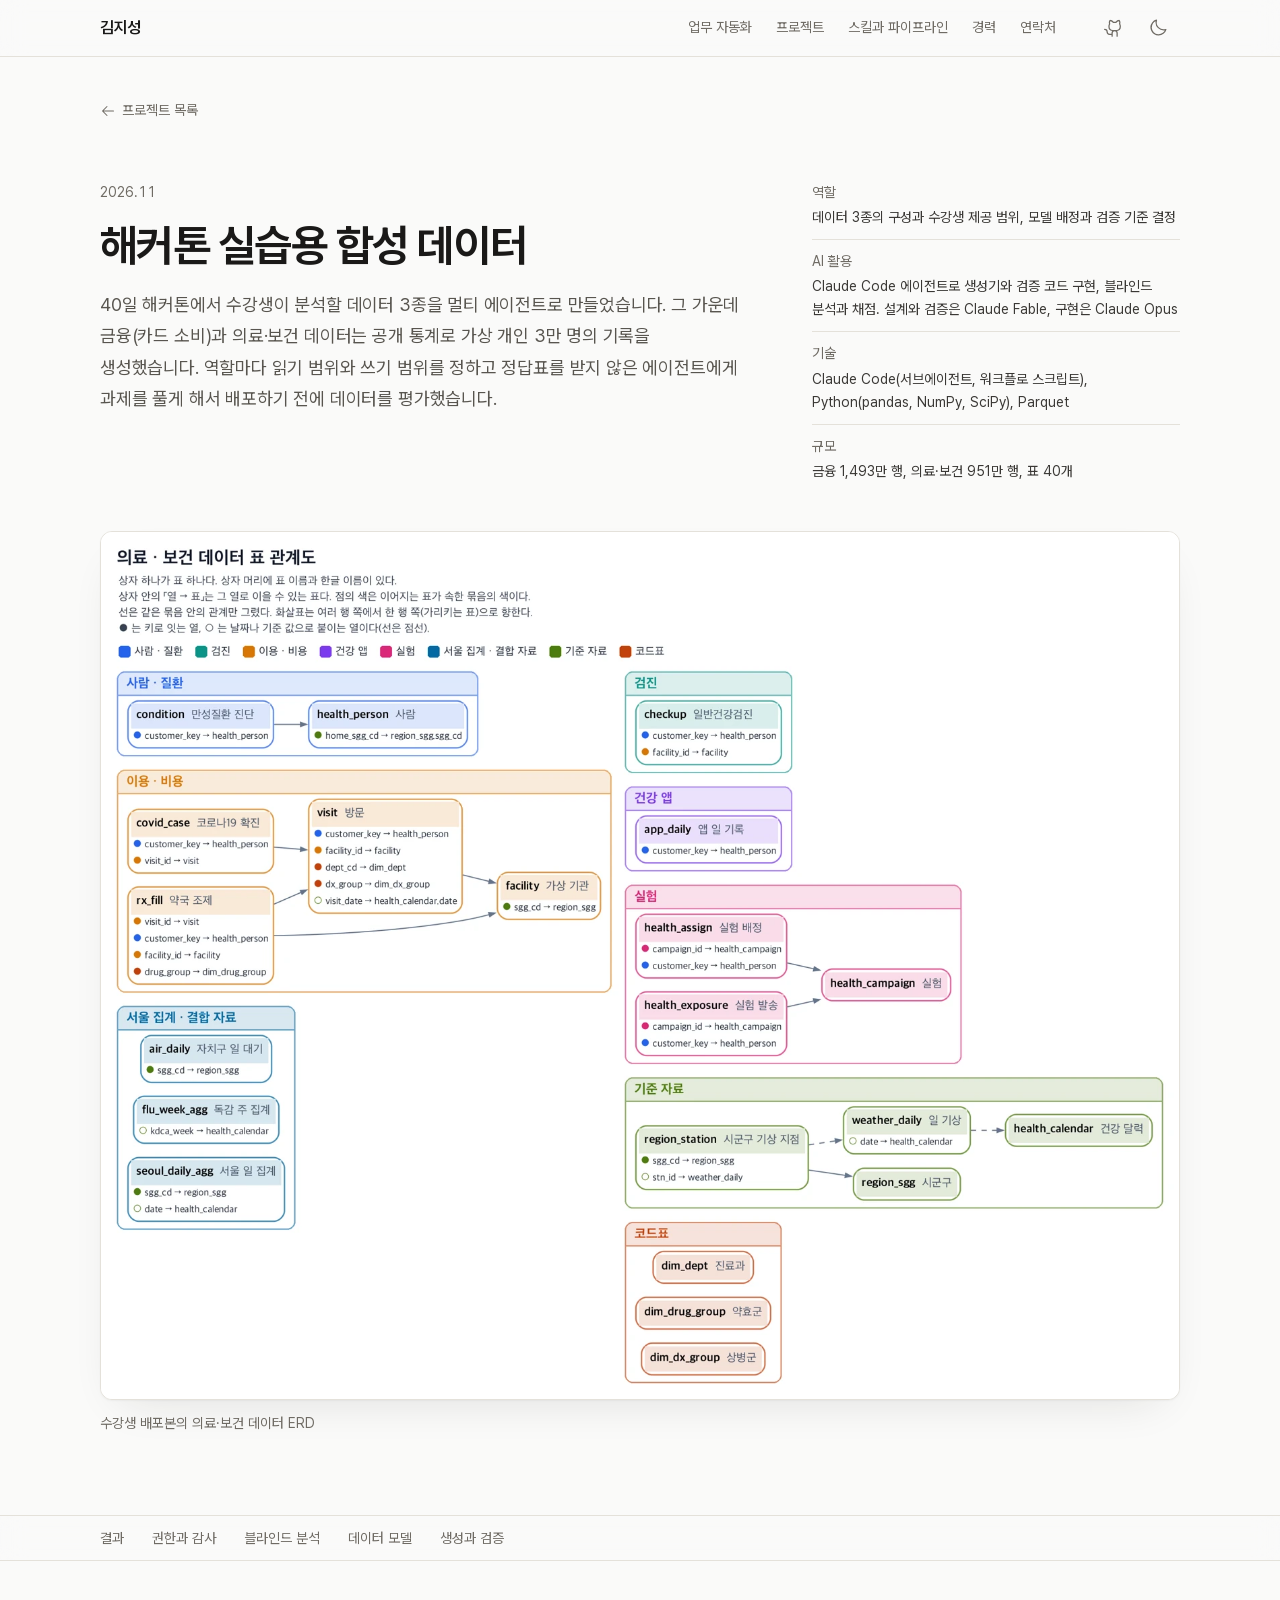
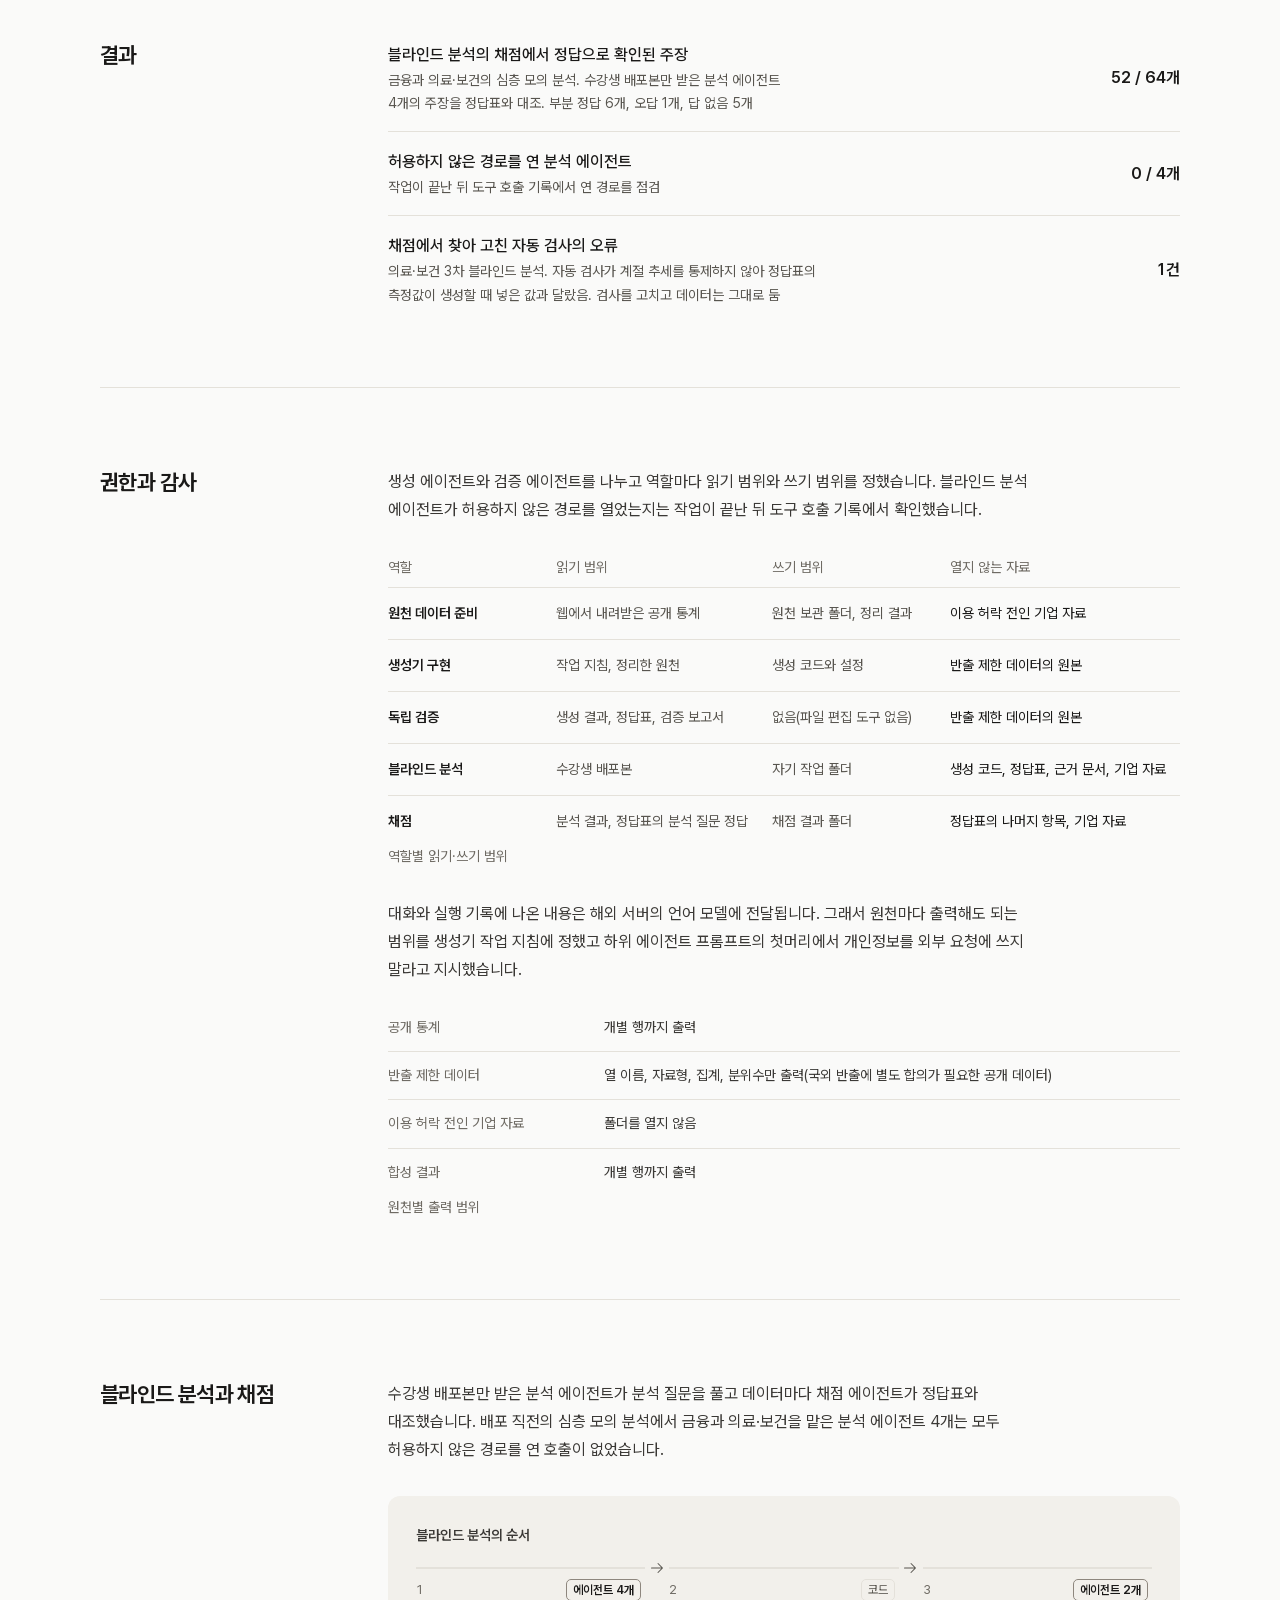
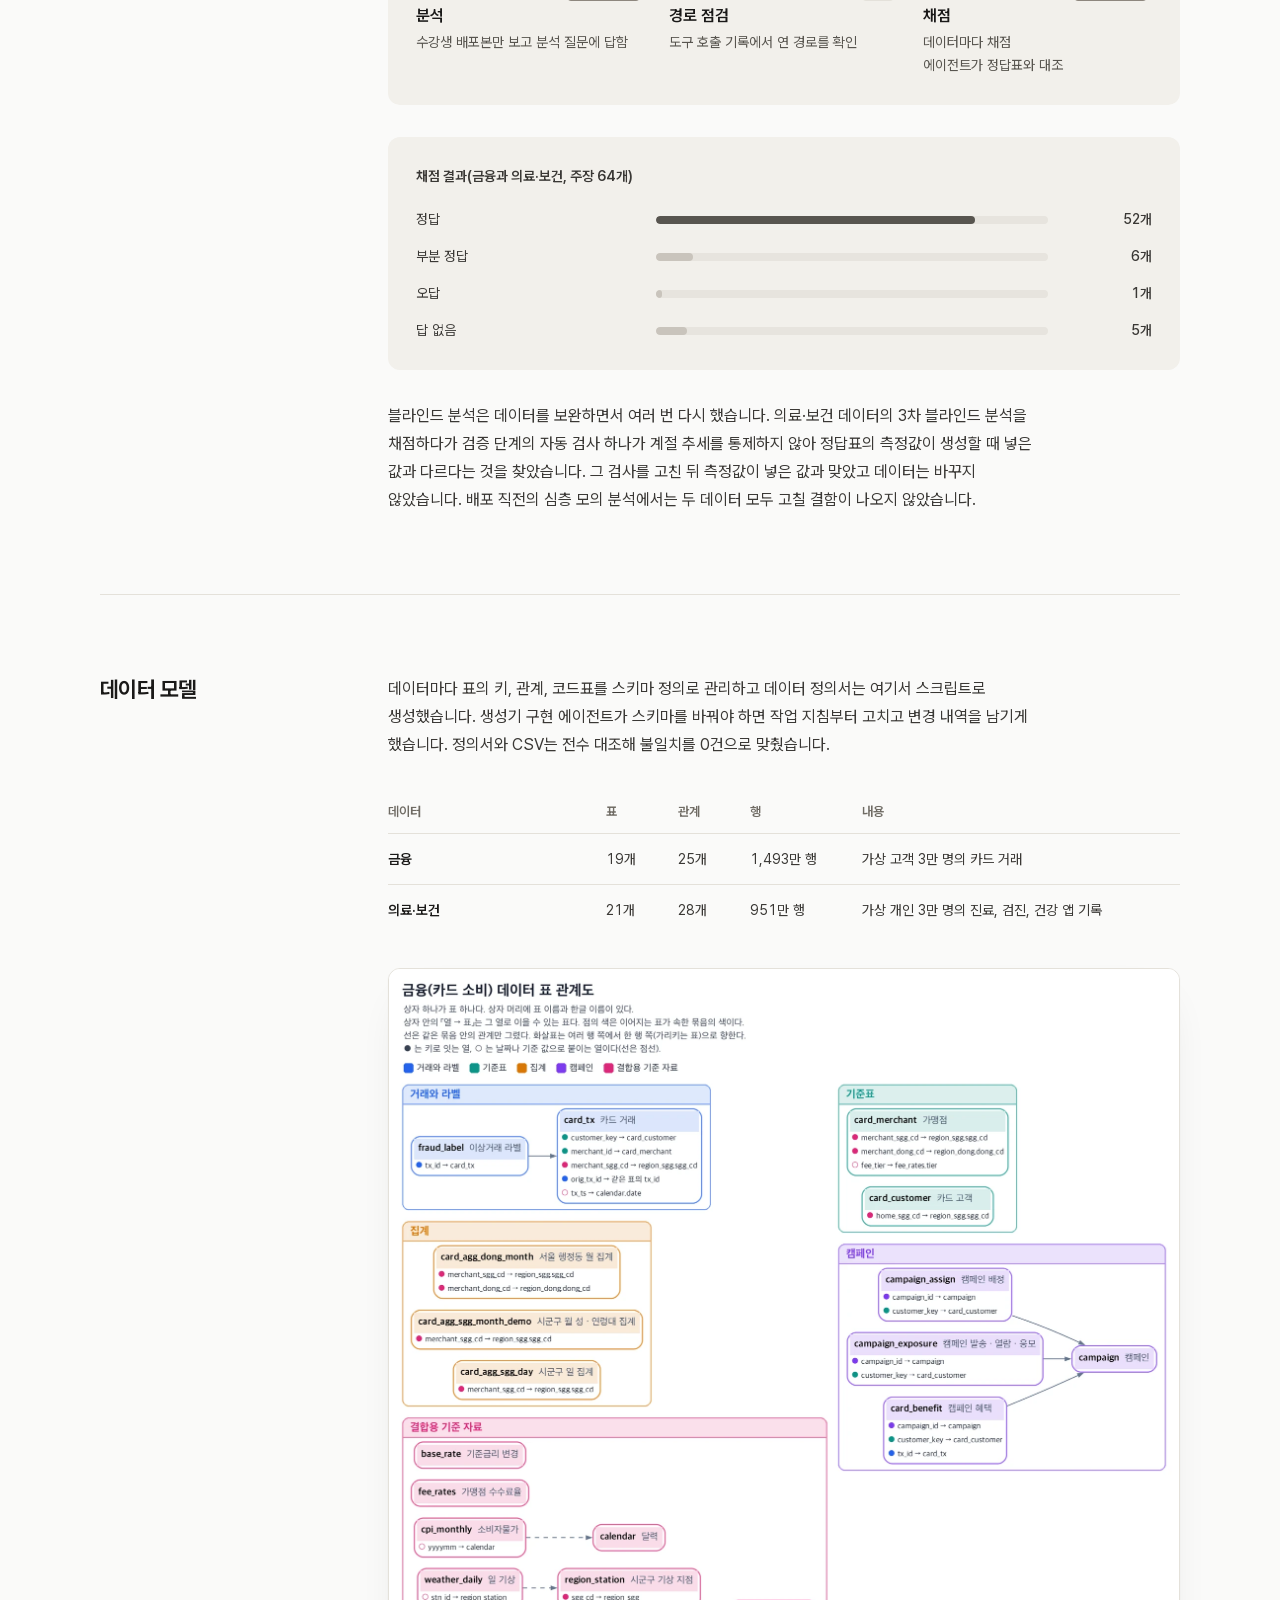
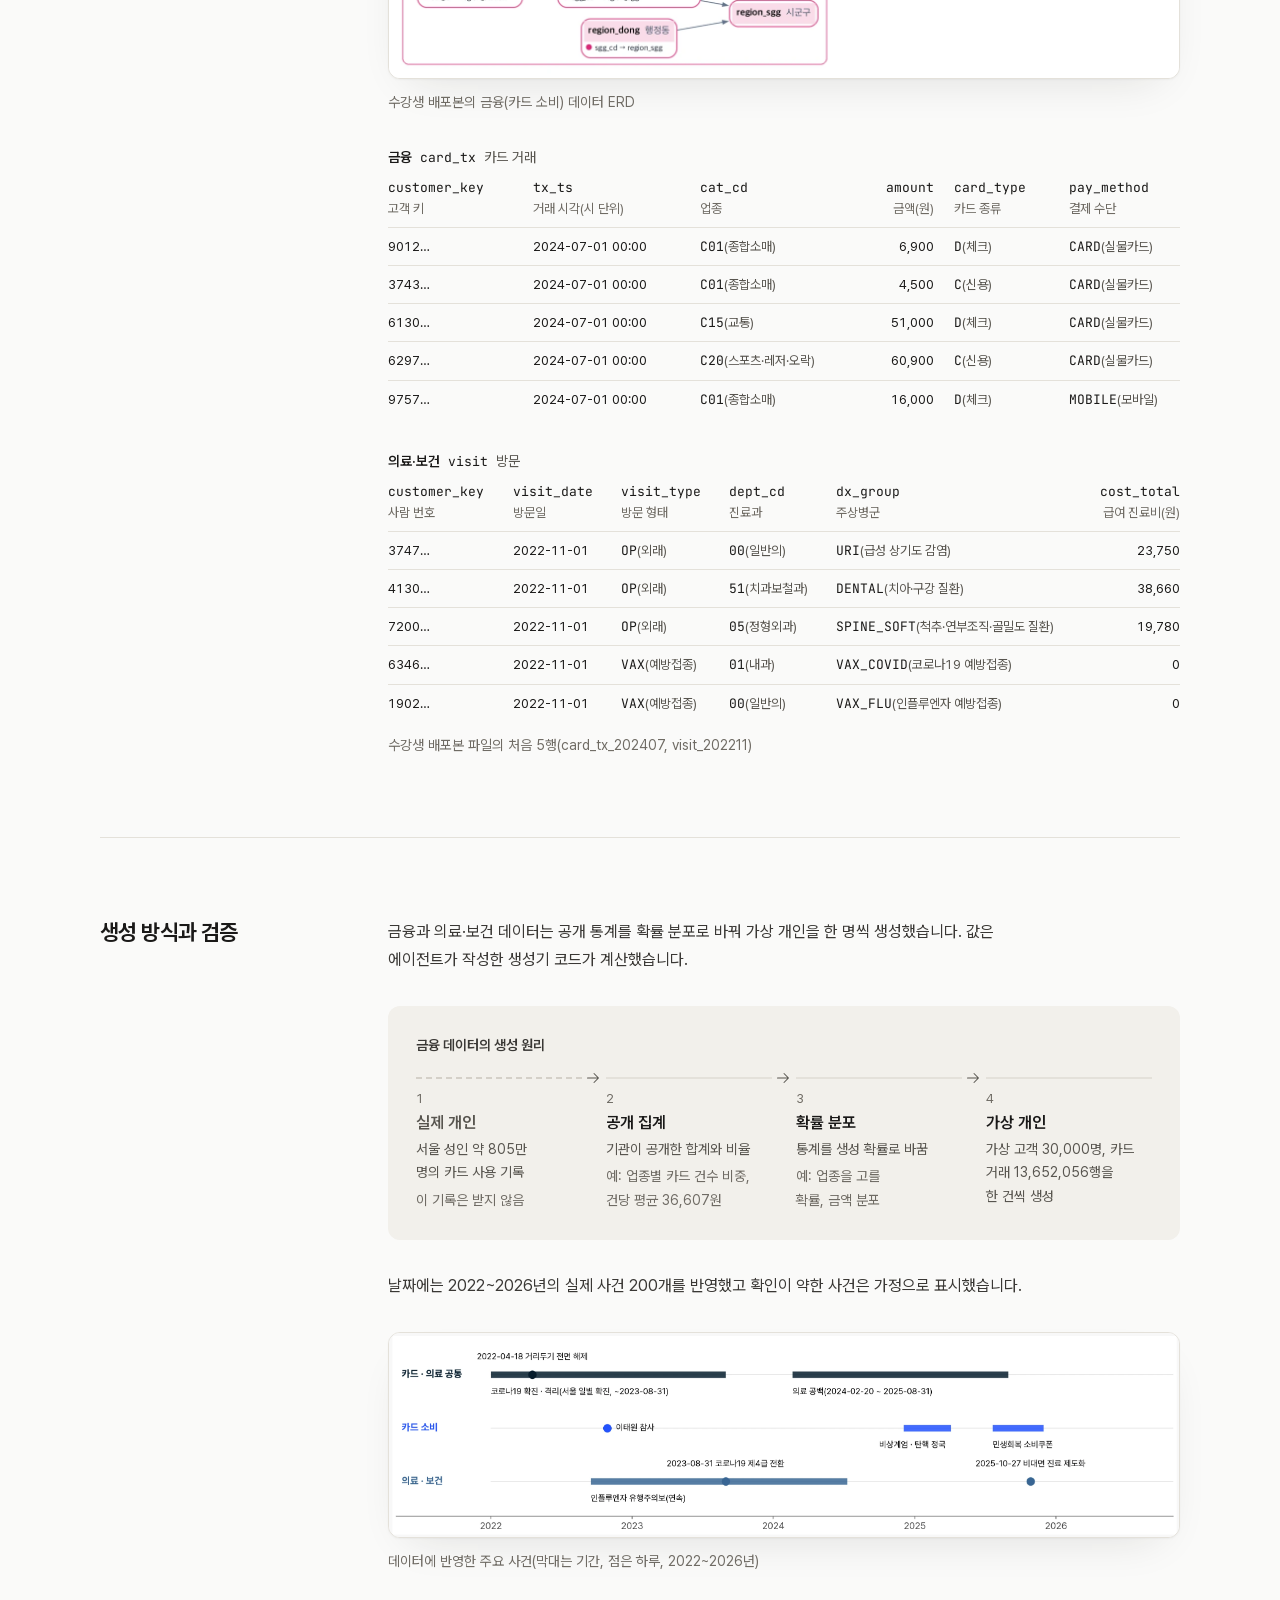
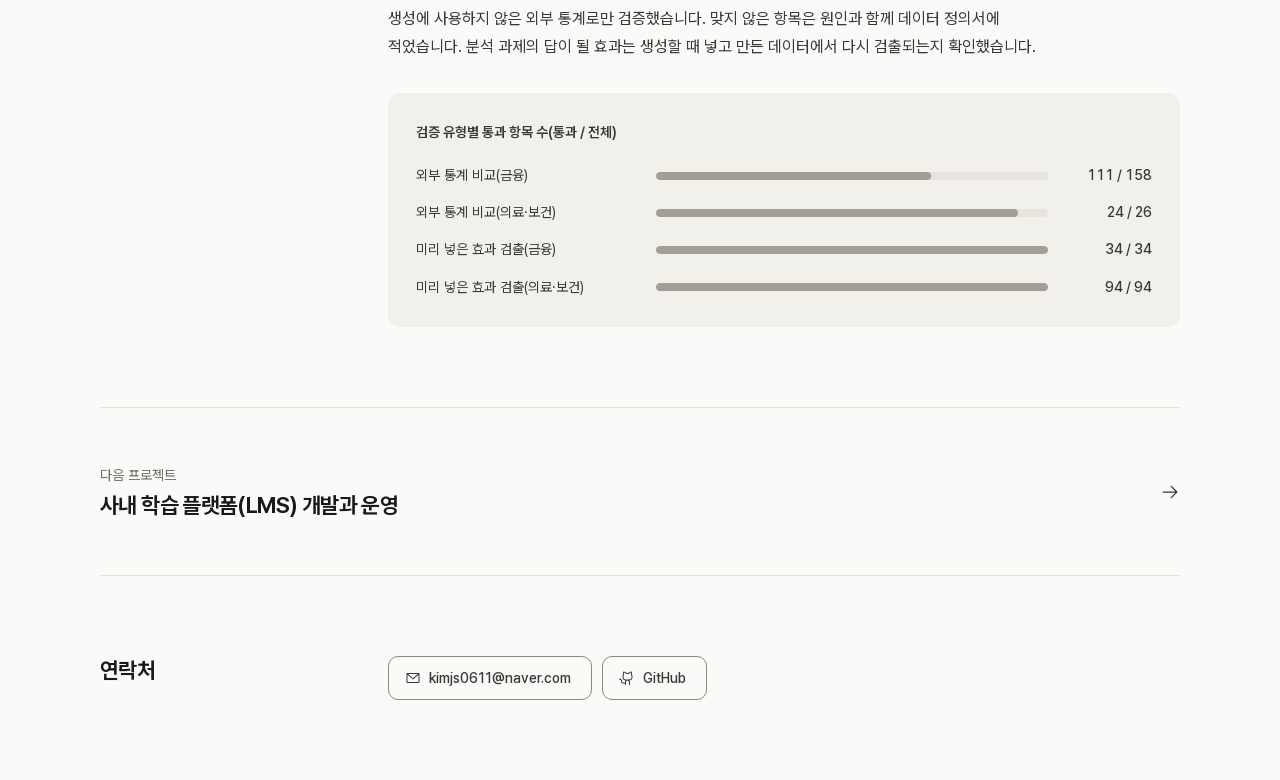
==== data.html @ 1db73ac5 "Update site Co-Authored-By: Claude Opus 5.5 <noreply@anthropic.com>" ====
<!doctype html>
<html lang="ko">
  <head>
    <meta charset="UTF-8" />
    <meta name="viewport" content="width=device-width, initial-scale=1" />
    <title>해커톤 실습용 합성 데이터 | 김지성 포트폴리오</title>
    <link rel="preload" as="font" type="font/woff2" href="./assets/pretendard-var-Tg-f7uqU.woff2" crossorigin />
    <meta
      name="description"
      content="해커톤용 데이터 3종을 멀티 에이전트 워크플로로 생성하고 검증한 사례입니다. 공개 통계로 만든 금융과 의료·보건 데이터로 역할별 읽기·쓰기 범위, 블라인드 분석과 채점, 데이터 모델을 다룹니다."
    />
    <!-- 검색 엔진에 노출하지 않는다. 링크를 받은 사람만 본다. 노출하려면 아래 줄을 지운다. -->
    <meta name="robots" content="noindex, nofollow" />
    <!-- 휴대전화 브라우저의 위쪽 막대 색. 어두운 화면에서는 아래 스크립트와 테마 단추가 바꾼다 -->
    <meta name="theme-color" content="#fafaf9" />
    <!-- 기본은 밝은 화면이다. 어두운 화면은 방문자가 고를 때만 쓰고 그때는 CSS 가 color-scheme 을 바꾼다 -->
    <meta name="color-scheme" content="light" />
    <meta property="og:url" content="https://studio-js.github.io/portfolio/data.html" />
    <meta property="og:type" content="website" />
    <meta property="og:locale" content="ko_KR" />
    <meta property="og:site_name" content="김지성 포트폴리오" />
    <meta property="og:title" content="해커톤 실습용 합성 데이터 | 김지성 포트폴리오" />
    <meta
      property="og:description"
      content="해커톤용 데이터 3종을 멀티 에이전트 워크플로로 생성하고 검증한 사례입니다. 공개 통계로 만든 금융과 의료·보건 데이터로 역할별 읽기·쓰기 범위, 블라인드 분석과 채점, 데이터 모델을 다룹니다."
    />
    <!-- 링크 미리보기 그림(1200x630). 빌드할 때 공개 주소 기준의 전체 주소로 바뀐다(scripts/prerender.mjs). -->
    <meta property="og:image" content="https://studio-js.github.io/portfolio/og.png" />
    <meta property="og:image:width" content="1200" />
    <meta property="og:image:height" content="630" />
    <meta
      property="og:image:alt"
      content="김지성 포트폴리오. AI 에이전트로 사내 플랫폼과 업무 자동화 파이프라인을 만들고 운영합니다."
    />
    <meta name="twitter:card" content="summary_large_image" />
    <link rel="icon" href="./favicon.ico" sizes="32x32" />
    <link rel="icon" type="image/svg+xml" href="./favicon.svg" />
    <link rel="apple-touch-icon" href="./apple-touch-icon.png" />
    <script>
      // 화면을 그리기 전에 밝기 설정을 적용한다. 기본은 밝은 화면이고, 어두운 화면은 직접 고른 사람에게만 보인다.
      try {
        if (localStorage.getItem("theme") === "dark") {
          document.documentElement.classList.add("dark")
          document
            .querySelector('meta[name="theme-color"]')
            .setAttribute("content", "#131211")
        }
      } catch (e) {}
    </script>
    <script type="module" src="./assets/index-Z4EpO1Si.js"></script>
    <link rel="stylesheet" href="./assets/index-DB-WTzWI.css">
  </head>
  <body>
    <div id="root" data-page="data"><link rel="preload" as="image" href="./media/data-erd-health.webp" fetchPriority="high"/><a href="#main" class="sr-only focus:not-sr-only focus:fixed focus:top-2 focus:left-2 focus:z-50 focus:rounded-md focus:bg-background focus:px-3 focus:py-2">본문으로 건너뛰기</a><header data-print="hide" class="sticky top-[env(safe-area-inset-top,0px)] z-40 border-b border-border bg-background/85 backdrop-blur-md"><div class="page flex h-14 items-center gap-6"><a href="./index.html" class="rounded-sm font-semibold tracking-tight text-foreground">김지성</a><nav aria-label="주요 구역" class="ml-auto hidden md:block"><ul class="flex items-center"><li><a href="./index.html#automation" class="flex h-11 items-center rounded-md px-3 type-small text-meta transition-colors hover:text-foreground">업무 자동화</a></li><li><a href="./index.html#projects" class="flex h-11 items-center rounded-md px-3 type-small text-meta transition-colors hover:text-foreground">프로젝트</a></li><li><a href="./index.html#tools" class="flex h-11 items-center rounded-md px-3 type-small text-meta transition-colors hover:text-foreground">스킬과 파이프라인</a></li><li><a href="./index.html#career" class="flex h-11 items-center rounded-md px-3 type-small text-meta transition-colors hover:text-foreground">경력</a></li><li><a href="#contact" class="flex h-11 items-center rounded-md px-3 type-small text-meta transition-colors hover:text-foreground">연락처</a></li></ul></nav><div class="ml-auto flex items-center md:ml-0"><a href="https://github.com/studio-js" target="_blank" rel="noreferrer" aria-label="GitHub 프로필⁠(새 창)" class="flex size-11 items-center justify-center rounded-md text-meta transition-colors hover:text-foreground"><svg xmlns="http://www.w3.org/2000/svg" width="1em" height="1em" fill="currentColor" viewBox="0 0 256 256" aria-hidden="true" class="size-5"><path d="M208.31,75.68A59.78,59.78,0,0,0,202.93,28,8,8,0,0,0,196,24a59.75,59.75,0,0,0-48,24H124A59.75,59.75,0,0,0,76,24a8,8,0,0,0-6.93,4,59.78,59.78,0,0,0-5.38,47.68A58.14,58.14,0,0,0,56,104v8a56.06,56.06,0,0,0,48.44,55.47A39.8,39.8,0,0,0,96,192v8H72a24,24,0,0,1-24-24A40,40,0,0,0,8,136a8,8,0,0,0,0,16,24,24,0,0,1,24,24,40,40,0,0,0,40,40H96v16a8,8,0,0,0,16,0V192a24,24,0,0,1,48,0v40a8,8,0,0,0,16,0V192a39.8,39.8,0,0,0-8.44-24.53A56.06,56.06,0,0,0,216,112v-8A58.14,58.14,0,0,0,208.31,75.68ZM200,112a40,40,0,0,1-40,40H112a40,40,0,0,1-40-40v-8a41.74,41.74,0,0,1,6.9-22.48A8,8,0,0,0,80,73.83a43.81,43.81,0,0,1,.79-33.58,43.88,43.88,0,0,1,32.32,20.06A8,8,0,0,0,119.82,64h32.35a8,8,0,0,0,6.74-3.69,43.87,43.87,0,0,1,32.32-20.06A43.81,43.81,0,0,1,192,73.83a8.09,8.09,0,0,0,1,7.65A41.72,41.72,0,0,1,200,104Z"></path></svg></a><button type="button" tabindex="0" data-slot="button" aria-label="어두운 화면으로 바꾸기" class="group/button inline-flex shrink-0 items-center justify-center rounded-lg border border-transparent bg-clip-padding text-sm font-medium whitespace-nowrap transition-[color,background-color,border-color,box-shadow,translate] outline-none select-none focus-visible:border-ring focus-visible:ring-3 focus-visible:ring-ring/50 active:not-aria-[haspopup]:translate-y-px disabled:pointer-events-none disabled:opacity-50 aria-invalid:border-destructive aria-invalid:ring-3 aria-invalid:ring-destructive/20 dark:aria-invalid:border-destructive/50 dark:aria-invalid:ring-destructive/40 [&amp;_svg]:pointer-events-none [&amp;_svg]:shrink-0 aria-expanded:bg-muted aria-expanded:text-foreground size-11 [&amp;_svg:not([class*=&#x27;size-&#x27;])]:size-5 text-meta hover:bg-transparent hover:text-foreground dark:hover:bg-transparent"><svg xmlns="http://www.w3.org/2000/svg" width="1em" height="1em" fill="currentColor" viewBox="0 0 256 256" aria-hidden="true"><path d="M233.54,142.23a8,8,0,0,0-8-2,88.08,88.08,0,0,1-109.8-109.8,8,8,0,0,0-10-10,104.84,104.84,0,0,0-52.91,37A104,104,0,0,0,136,224a103.09,103.09,0,0,0,62.52-20.88,104.84,104.84,0,0,0,37-52.91A8,8,0,0,0,233.54,142.23ZM188.9,190.34A88,88,0,0,1,65.66,67.11a89,89,0,0,1,31.4-26A106,106,0,0,0,96,56,104.11,104.11,0,0,0,200,160a106,106,0,0,0,14.92-1.06A89,89,0,0,1,188.9,190.34Z"></path></svg></button></div></div></header><main id="main"><section class="page pt-5 pb-14 lg:pt-8 lg:pb-20 lg:grid lg:grid-cols-[minmax(0,1fr)_23rem] lg:items-start lg:gap-x-18"><a href="./index.html#projects" data-print="hide" class="flex h-11 w-fit items-center gap-1.5 rounded-md type-small text-meta transition-colors hover:text-foreground lg:col-span-2"><svg xmlns="http://www.w3.org/2000/svg" width="1em" height="1em" fill="currentColor" viewBox="0 0 256 256" aria-hidden="true" class="size-4"><path d="M224,128a8,8,0,0,1-8,8H59.31l58.35,58.34a8,8,0,0,1-11.32,11.32l-72-72a8,8,0,0,1,0-11.32l72-72a8,8,0,0,1,11.32,11.32L59.31,120H216A8,8,0,0,1,224,128Z"></path></svg>프로젝트 목록</a><div class="mt-8 flex flex-col gap-4 lg:mt-12"><p class="type-small text-meta tabular-nums">2026.11</p><h1 class="type-display text-[clamp(1.75rem,1.1rem+2.6vw,2.75rem)]">해커톤 실습용 합성 데이터</h1><p class="measure type-lead text-muted-foreground">40일 해커톤에서 수강생이 분석할 데이터 3종을 멀티 에이전트로 만들었습니다. 그 가운데 금융⁠(카드 소비)⁠과 의료⁠·⁠보건 데이터는 공개 통계로 가상 개인 3만 명의 기록을 생성했습니다. 역할마다 읽기 범위와 쓰기 범위를 정하고 정답표를 받지 않은 에이전트에게 과제를 풀게 해서 배포하기 전에 데이터를 평가했습니다.</p></div><div class="mt-8 lg:col-span-2 lg:row-start-3 lg:mt-12"><figure data-avoid-break="true" class="flex flex-col gap-3"><button type="button" tabindex="0" data-base-ui-click-trigger="" id="base-ui-_R_1tcb_" aria-haspopup="dialog" aria-expanded="false" data-slot="dialog-trigger" aria-label="의료⁠·⁠보건 데이터 ERD 크게 보기" class="block w-full cursor-zoom-in frame"><img src="./media/data-erd-health.webp" alt="방문 표⁠(visit)⁠와 사람 표⁠(health_person)⁠를 중심으로 표 21개를 사람⁠·⁠질환, 검진, 이용⁠·⁠비용, 건강 앱, 실험, 서울 집계⁠·⁠결합 자료, 기준 자료, 코드표로 나누고 키로 이은 ERD." width="1600" height="1287" loading="eager" fetchPriority="high" decoding="async" class="block w-full bg-white dark:brightness-90 h-auto"/></button><figcaption class="type-small text-meta">수강생 배포본의 의료⁠·⁠보건 데이터 ERD</figcaption></figure></div><dl class="flex flex-col divide-y divide-border mt-8 max-w-[52rem] lg:col-start-2 lg:row-start-2 lg:mt-12 lg:max-w-none"><div class="grid gap-x-6 gap-y-0.5 py-3 first:pt-0 last:pb-0 sm:grid-cols-[8.5rem_1fr] lg:grid-cols-1 lg:py-2.5 lg:first:pt-0 lg:last:pb-0"><dt class="type-small text-meta">역할</dt><dd class="type-small">데이터 3종의 구성과 수강생 제공 범위, 모델 배정과 검증 기준 결정</dd></div><div class="grid gap-x-6 gap-y-0.5 py-3 first:pt-0 last:pb-0 sm:grid-cols-[8.5rem_1fr] lg:grid-cols-1 lg:py-2.5 lg:first:pt-0 lg:last:pb-0"><dt class="type-small text-meta">AI 활용</dt><dd class="type-small">Claude Code 에이전트로 생성기와 검증 코드 구현, 블라인드 분석과 채점. 설계와 검증은 Claude Fable, 구현은 Claude Opus</dd></div><div class="grid gap-x-6 gap-y-0.5 py-3 first:pt-0 last:pb-0 sm:grid-cols-[8.5rem_1fr] lg:grid-cols-1 lg:py-2.5 lg:first:pt-0 lg:last:pb-0"><dt class="type-small text-meta">기술</dt><dd class="type-small">Claude Code(서브에이전트, 워크플로 스크립트), Python(pandas, NumPy, SciPy), Parquet</dd></div><div class="grid gap-x-6 gap-y-0.5 py-3 first:pt-0 last:pb-0 sm:grid-cols-[8.5rem_1fr] lg:grid-cols-1 lg:py-2.5 lg:first:pt-0 lg:last:pb-0"><dt class="type-small text-meta">규모</dt><dd class="type-small">금융 1,493만 행, 의료⁠·⁠보건 951만 행, 표 40개</dd></div></dl></section><nav aria-label="이 화면의 구역" data-print="hide" class="sticky top-[calc(3.5rem+env(safe-area-inset-top,0px))] z-30 border-y border-border bg-background/85 backdrop-blur-md"><ul class="page flex gap-1 overflow-x-auto [mask-image:linear-gradient(to_right,black_85%,transparent)] sm:[mask-image:none]"><li class="shrink-0 first:[&amp;&gt;a]:pl-0"><a href="#results" class="flex h-11 items-center rounded-md px-3 type-small text-meta transition-colors hover:text-foreground">결과</a></li><li class="shrink-0 first:[&amp;&gt;a]:pl-0"><a href="#access" class="flex h-11 items-center rounded-md px-3 type-small text-meta transition-colors hover:text-foreground">권한과 감사</a></li><li class="shrink-0 first:[&amp;&gt;a]:pl-0"><a href="#blind" class="flex h-11 items-center rounded-md px-3 type-small text-meta transition-colors hover:text-foreground">블라인드 분석</a></li><li class="shrink-0 first:[&amp;&gt;a]:pl-0"><a href="#model" class="flex h-11 items-center rounded-md px-3 type-small text-meta transition-colors hover:text-foreground">데이터 모델</a></li><li class="shrink-0 first:[&amp;&gt;a]:pl-0"><a href="#generation" class="flex h-11 items-center rounded-md px-3 type-small text-meta transition-colors hover:text-foreground">생성과 검증</a></li></ul></nav><section id="results" class="page scroll-mt-28"><div class="grid gap-x-12 gap-y-7 border-t border-border py-14 lg:grid-cols-[15rem_minmax(0,1fr)] lg:py-20 [nav+section&gt;&amp;]:border-t-0"><div class="flex flex-col gap-2 lg:sticky lg:top-32 lg:self-start"><h2 class="type-section">결과</h2></div><div class="flex min-w-0 flex-col gap-8"><dl aria-label="합성 데이터의 결과" class="flex flex-col sm:grid sm:gap-x-2.5 sm:grid-cols-[minmax(0,1fr)_auto_auto_auto]"><div class="grid gap-y-1 border-t border-border py-4 first:border-t-0 first:pt-0 last:pb-0 sm:grid-cols-subgrid sm:items-center sm:col-span-4"><dt class="flex flex-col sm:pr-6"><span data-slot="name" class="flex flex-col sm:pr-6"><span class="font-medium text-foreground">블라인드 분석의 채점에서 정답으로 확인된 주장</span><span class="balance type-small text-muted-foreground">금융과 의료⁠·⁠보건의 심층 모의 분석. 수강생 배포본만 받은 분석 에이전트 4개의 주장을 정답표와 대조. 부분 정답 6개, 오답 1개, 답 없음 5개</span></span></dt><dd class="flex flex-wrap items-baseline gap-x-2.5 gap-y-0.5 tabular-nums sm:col-span-3 sm:grid sm:grid-cols-subgrid sm:items-center"><span class="font-semibold text-brand sm:col-start-3 sm:justify-self-end sm:text-right">52 / 64개</span></dd></div><div class="grid gap-y-1 border-t border-border py-4 first:border-t-0 first:pt-0 last:pb-0 sm:grid-cols-subgrid sm:items-center sm:col-span-4"><dt class="flex flex-col sm:pr-6"><span data-slot="name" class="flex flex-col sm:pr-6"><span class="font-medium text-foreground">허용하지 않은 경로를 연 분석 에이전트</span><span class="balance type-small text-muted-foreground">작업이 끝난 뒤 도구 호출 기록에서 연 경로를 점검</span></span></dt><dd class="flex flex-wrap items-baseline gap-x-2.5 gap-y-0.5 tabular-nums sm:col-span-3 sm:grid sm:grid-cols-subgrid sm:items-center"><span class="font-semibold text-brand sm:col-start-3 sm:justify-self-end sm:text-right">0 / 4개</span></dd></div><div class="grid gap-y-1 border-t border-border py-4 first:border-t-0 first:pt-0 last:pb-0 sm:grid-cols-subgrid sm:items-center sm:col-span-4"><dt class="flex flex-col sm:pr-6"><span data-slot="name" class="flex flex-col sm:pr-6"><span class="font-medium text-foreground">채점에서 찾아 고친 자동 검사의 오류</span><span class="balance type-small text-muted-foreground">의료⁠·⁠보건 3차 블라인드 분석. 자동 검사가 계절 추세를 통제하지 않아 정답표의 측정값이 생성할 때 넣은 값과 달랐음. 검사를 고치고 데이터는 그대로 둠</span></span></dt><dd class="flex flex-wrap items-baseline gap-x-2.5 gap-y-0.5 tabular-nums sm:col-span-3 sm:grid sm:grid-cols-subgrid sm:items-center"><span class="font-semibold text-brand sm:col-start-3 sm:justify-self-end sm:text-right">1건</span></dd></div></dl></div></div></section><section id="access" class="page scroll-mt-28"><div class="grid gap-x-12 gap-y-7 border-t border-border py-14 lg:grid-cols-[15rem_minmax(0,1fr)] lg:py-20 [nav+section&gt;&amp;]:border-t-0"><div class="flex flex-col gap-2 lg:sticky lg:top-32 lg:self-start"><h2 class="type-section">권한과 감사</h2></div><div class="flex min-w-0 flex-col gap-8"><div class="flex measure flex-col gap-4"><p>생성 에이전트와 검증 에이전트를 나누고 역할마다 읽기 범위와 쓰기 범위를 정했습니다. 블라인드 분석 에이전트가 허용하지 않은 경로를 열었는지는 작업이 끝난 뒤 도구 호출 기록에서 확인했습니다.</p></div><figure data-avoid-break="true" class="flex flex-col gap-3"><div role="table" aria-label="역할별 읽기 범위, 쓰기 범위, 열지 않는 자료" class="flex flex-col type-small"><div role="rowgroup" class="max-sm:sr-only"><div role="row" class="grid border-b border-border text-meta pb-2 sm:grid-cols-[9rem_minmax(0,1fr)_minmax(0,0.8fr)_minmax(0,1.2fr)] sm:gap-x-6"><span role="columnheader">역할</span><span role="columnheader">읽기 범위</span><span role="columnheader">쓰기 범위</span><span role="columnheader">열지 않는 자료</span></div></div><div role="rowgroup" class="flex flex-col"><div role="row" class="grid gap-y-1 border-t border-border first:border-t-0 sm:items-baseline py-3.5 last:pb-0 max-sm:first:pt-0 sm:grid-cols-[9rem_minmax(0,1fr)_minmax(0,0.8fr)_minmax(0,1.2fr)] sm:gap-x-6"><span role="rowheader" class="font-semibold text-foreground">원천 데이터 준비</span><span role="cell" class="grid grid-cols-[5.5rem_1fr] gap-x-3 sm:block text-muted-foreground"><span aria-hidden="true" class="text-meta sm:hidden">읽기 범위</span><span>웹에서 내려받은 공개 통계</span></span><span role="cell" class="grid grid-cols-[5.5rem_1fr] gap-x-3 sm:block text-muted-foreground"><span aria-hidden="true" class="text-meta sm:hidden">쓰기 범위</span><span>원천 보관 폴더, 정리 결과</span></span><span role="cell" class="grid grid-cols-[5.5rem_1fr] gap-x-3 sm:block text-foreground"><span aria-hidden="true" class="text-meta sm:hidden">열지 않는 자료</span><span>이용 허락 전인 기업 자료</span></span></div><div role="row" class="grid gap-y-1 border-t border-border first:border-t-0 sm:items-baseline py-3.5 last:pb-0 max-sm:first:pt-0 sm:grid-cols-[9rem_minmax(0,1fr)_minmax(0,0.8fr)_minmax(0,1.2fr)] sm:gap-x-6"><span role="rowheader" class="font-semibold text-foreground">생성기 구현</span><span role="cell" class="grid grid-cols-[5.5rem_1fr] gap-x-3 sm:block text-muted-foreground"><span aria-hidden="true" class="text-meta sm:hidden">읽기 범위</span><span>작업 지침, 정리한 원천</span></span><span role="cell" class="grid grid-cols-[5.5rem_1fr] gap-x-3 sm:block text-muted-foreground"><span aria-hidden="true" class="text-meta sm:hidden">쓰기 범위</span><span>생성 코드와 설정</span></span><span role="cell" class="grid grid-cols-[5.5rem_1fr] gap-x-3 sm:block text-foreground"><span aria-hidden="true" class="text-meta sm:hidden">열지 않는 자료</span><span>반출 제한 데이터의 원본</span></span></div><div role="row" class="grid gap-y-1 border-t border-border first:border-t-0 sm:items-baseline py-3.5 last:pb-0 max-sm:first:pt-0 sm:grid-cols-[9rem_minmax(0,1fr)_minmax(0,0.8fr)_minmax(0,1.2fr)] sm:gap-x-6"><span role="rowheader" class="font-semibold text-foreground">독립 검증</span><span role="cell" class="grid grid-cols-[5.5rem_1fr] gap-x-3 sm:block text-muted-foreground"><span aria-hidden="true" class="text-meta sm:hidden">읽기 범위</span><span>생성 결과, 정답표, 검증 보고서</span></span><span role="cell" class="grid grid-cols-[5.5rem_1fr] gap-x-3 sm:block text-muted-foreground"><span aria-hidden="true" class="text-meta sm:hidden">쓰기 범위</span><span>없음⁠(파일 편집 도구 없음)</span></span><span role="cell" class="grid grid-cols-[5.5rem_1fr] gap-x-3 sm:block text-foreground"><span aria-hidden="true" class="text-meta sm:hidden">열지 않는 자료</span><span>반출 제한 데이터의 원본</span></span></div><div role="row" class="grid gap-y-1 border-t border-border first:border-t-0 sm:items-baseline py-3.5 last:pb-0 max-sm:first:pt-0 sm:grid-cols-[9rem_minmax(0,1fr)_minmax(0,0.8fr)_minmax(0,1.2fr)] sm:gap-x-6"><span role="rowheader" class="font-semibold text-foreground">블라인드 분석</span><span role="cell" class="grid grid-cols-[5.5rem_1fr] gap-x-3 sm:block text-muted-foreground"><span aria-hidden="true" class="text-meta sm:hidden">읽기 범위</span><span>수강생 배포본</span></span><span role="cell" class="grid grid-cols-[5.5rem_1fr] gap-x-3 sm:block text-muted-foreground"><span aria-hidden="true" class="text-meta sm:hidden">쓰기 범위</span><span>자기 작업 폴더</span></span><span role="cell" class="grid grid-cols-[5.5rem_1fr] gap-x-3 sm:block text-foreground"><span aria-hidden="true" class="text-meta sm:hidden">열지 않는 자료</span><span>생성 코드, 정답표, 근거 문서, 기업 자료</span></span></div><div role="row" class="grid gap-y-1 border-t border-border first:border-t-0 sm:items-baseline py-3.5 last:pb-0 max-sm:first:pt-0 sm:grid-cols-[9rem_minmax(0,1fr)_minmax(0,0.8fr)_minmax(0,1.2fr)] sm:gap-x-6"><span role="rowheader" class="font-semibold text-foreground">채점</span><span role="cell" class="grid grid-cols-[5.5rem_1fr] gap-x-3 sm:block text-muted-foreground"><span aria-hidden="true" class="text-meta sm:hidden">읽기 범위</span><span>분석 결과, 정답표의 분석 질문 정답</span></span><span role="cell" class="grid grid-cols-[5.5rem_1fr] gap-x-3 sm:block text-muted-foreground"><span aria-hidden="true" class="text-meta sm:hidden">쓰기 범위</span><span>채점 결과 폴더</span></span><span role="cell" class="grid grid-cols-[5.5rem_1fr] gap-x-3 sm:block text-foreground"><span aria-hidden="true" class="text-meta sm:hidden">열지 않는 자료</span><span>정답표의 나머지 항목, 기업 자료</span></span></div></div></div><figcaption class="type-small text-meta">역할별 읽기⁠·⁠쓰기 범위</figcaption></figure><div class="flex measure flex-col gap-4"><p>대화와 실행 기록에 나온 내용은 해외 서버의 언어 모델에 전달됩니다. 그래서 원천마다 출력해도 되는 범위를 생성기 작업 지침에 정했고 하위 에이전트 프롬프트의 첫머리에서 개인정보를 외부 요청에 쓰지 말라고 지시했습니다.</p></div><figure data-avoid-break="true" class="flex flex-col gap-3"><dl class="flex flex-col divide-y divide-border [&amp;&gt;div]:sm:grid-cols-[12rem_1fr]"><div class="grid gap-x-6 gap-y-0.5 py-3 first:pt-0 last:pb-0 sm:grid-cols-[8.5rem_1fr]"><dt class="type-small text-meta">공개 통계</dt><dd class="type-small">개별 행까지 출력</dd></div><div class="grid gap-x-6 gap-y-0.5 py-3 first:pt-0 last:pb-0 sm:grid-cols-[8.5rem_1fr]"><dt class="type-small text-meta">반출 제한 데이터</dt><dd class="type-small">열 이름, 자료형, 집계, 분위수만 출력⁠(국외 반출에 별도 합의가 필요한 공개 데이터)</dd></div><div class="grid gap-x-6 gap-y-0.5 py-3 first:pt-0 last:pb-0 sm:grid-cols-[8.5rem_1fr]"><dt class="type-small text-meta">이용 허락 전인 기업 자료</dt><dd class="type-small">폴더를 열지 않음</dd></div><div class="grid gap-x-6 gap-y-0.5 py-3 first:pt-0 last:pb-0 sm:grid-cols-[8.5rem_1fr]"><dt class="type-small text-meta">합성 결과</dt><dd class="type-small">개별 행까지 출력</dd></div></dl><figcaption class="type-small text-meta">원천별 출력 범위</figcaption></figure></div></div></section><section id="blind" class="page scroll-mt-28"><div class="grid gap-x-12 gap-y-7 border-t border-border py-14 lg:grid-cols-[15rem_minmax(0,1fr)] lg:py-20 [nav+section&gt;&amp;]:border-t-0"><div class="flex flex-col gap-2 lg:sticky lg:top-32 lg:self-start"><h2 class="type-section">블라인드 분석과 채점</h2></div><div class="flex min-w-0 flex-col gap-8"><div class="flex measure flex-col gap-4"><p>수강생 배포본만 받은 분석 에이전트가 분석 질문을 풀고 데이터마다 채점 에이전트가 정답표와 대조했습니다. 배포 직전의 심층 모의 분석에서 금융과 의료⁠·⁠보건을 맡은 분석 에이전트 4개는 모두 허용하지 않은 경로를 연 호출이 없었습니다.</p></div><figure data-avoid-break="true" class="flex flex-col gap-3"><div class="flex flex-col gap-5 rounded-2xl bg-muted p-5 sm:p-7"><p class="balance type-small font-semibold">블라인드 분석의 순서</p><ol aria-label="블라인드 분석의 순서" class="grid gap-x-6 gap-y-3.5 sm:grid-cols-2 sm:gap-y-7 lg:grid-cols-3"><li class="relative flex min-w-0 flex-col gap-1 border-l-2 pl-3.5 sm:border-t-2 sm:border-l-0 sm:pt-2.5 sm:pr-1 sm:pl-0 border-border"><span class="flex items-baseline justify-between gap-2 type-label font-normal text-meta"><span class="tabular-nums">1</span><span class="rounded-[5px] border px-1.5 text-xs leading-5 whitespace-nowrap border-control font-semibold text-foreground">에이전트 4개</span></span><span class="leading-snug font-semibold text-foreground">분석</span><span class="balance text-muted-foreground type-small">수강생 배포본만 보고 분석 질문에 답함</span></li><li class="relative flex min-w-0 flex-col gap-1 border-l-2 pl-3.5 sm:border-t-2 sm:border-l-0 sm:pt-2.5 sm:pr-1 sm:pl-0 border-border"><svg xmlns="http://www.w3.org/2000/svg" width="1em" height="1em" fill="currentColor" viewBox="0 0 256 256" aria-hidden="true" class="absolute -top-px -left-[1.3rem] hidden size-4 -translate-y-1/2 text-muted-foreground lg:block lg:[li:nth-child(3n+1)&gt;&amp;]:hidden"><path d="M221.66,133.66l-72,72a8,8,0,0,1-11.32-11.32L196.69,136H40a8,8,0,0,1,0-16H196.69L138.34,61.66a8,8,0,0,1,11.32-11.32l72,72A8,8,0,0,1,221.66,133.66Z"></path></svg><span class="flex items-baseline justify-between gap-2 type-label font-normal text-meta"><span class="tabular-nums">2</span><span class="rounded-[5px] border px-1.5 text-xs leading-5 whitespace-nowrap border-border text-muted-foreground">코드</span></span><span class="leading-snug font-semibold text-foreground">경로 점검</span><span class="balance text-muted-foreground type-small">도구 호출 기록에서 연 경로를 확인</span></li><li class="relative flex min-w-0 flex-col gap-1 border-l-2 pl-3.5 sm:border-t-2 sm:border-l-0 sm:pt-2.5 sm:pr-1 sm:pl-0 border-border"><svg xmlns="http://www.w3.org/2000/svg" width="1em" height="1em" fill="currentColor" viewBox="0 0 256 256" aria-hidden="true" class="absolute -top-px -left-[1.3rem] hidden size-4 -translate-y-1/2 text-muted-foreground lg:block lg:[li:nth-child(3n+1)&gt;&amp;]:hidden"><path d="M221.66,133.66l-72,72a8,8,0,0,1-11.32-11.32L196.69,136H40a8,8,0,0,1,0-16H196.69L138.34,61.66a8,8,0,0,1,11.32-11.32l72,72A8,8,0,0,1,221.66,133.66Z"></path></svg><span class="flex items-baseline justify-between gap-2 type-label font-normal text-meta"><span class="tabular-nums">3</span><span class="rounded-[5px] border px-1.5 text-xs leading-5 whitespace-nowrap border-control font-semibold text-foreground">에이전트 2개</span></span><span class="leading-snug font-semibold text-foreground">채점</span><span class="balance text-muted-foreground type-small">데이터마다 채점 에이전트가 정답표와 대조</span></li></ol></div></figure><figure data-avoid-break="true" class="flex flex-col gap-3"><div class="flex flex-col gap-5 rounded-2xl bg-muted p-5 sm:p-7"><p class="balance type-small font-semibold">채점 결과⁠(금융과 의료⁠·⁠보건, 주장 64개)</p><ul aria-label="블라인드 분석의 채점 결과" class="flex flex-col gap-3.5"><li title="정답: 52개" class="grid grid-cols-[1fr_auto] items-baseline gap-x-4 gap-y-1.5 sm:grid-cols-[minmax(9rem,14rem)_1fr_5.5rem] sm:items-center"><span class="type-small">정답</span><span aria-hidden="true" class="order-last col-span-2 block h-2 overflow-hidden rounded-[4px] bg-track sm:order-none sm:col-span-1"><span class="block h-full rounded-[4px] bg-brand-mark" style="width:81.25%"></span></span><span class="text-right type-small font-medium tabular-nums">52개</span></li><li title="부분 정답: 6개" class="grid grid-cols-[1fr_auto] items-baseline gap-x-4 gap-y-1.5 sm:grid-cols-[minmax(9rem,14rem)_1fr_5.5rem] sm:items-center"><span class="type-small">부분 정답</span><span aria-hidden="true" class="order-last col-span-2 block h-2 overflow-hidden rounded-[4px] bg-track sm:order-none sm:col-span-1"><span class="block h-full rounded-[4px] bg-mark" style="width:9.375%"></span></span><span class="text-right type-small font-medium tabular-nums">6개</span></li><li title="오답: 1개" class="grid grid-cols-[1fr_auto] items-baseline gap-x-4 gap-y-1.5 sm:grid-cols-[minmax(9rem,14rem)_1fr_5.5rem] sm:items-center"><span class="type-small">오답</span><span aria-hidden="true" class="order-last col-span-2 block h-2 overflow-hidden rounded-[4px] bg-track sm:order-none sm:col-span-1"><span class="block h-full rounded-[4px] bg-mark" style="width:1.5625%"></span></span><span class="text-right type-small font-medium tabular-nums">1개</span></li><li title="답 없음: 5개" class="grid grid-cols-[1fr_auto] items-baseline gap-x-4 gap-y-1.5 sm:grid-cols-[minmax(9rem,14rem)_1fr_5.5rem] sm:items-center"><span class="type-small">답 없음</span><span aria-hidden="true" class="order-last col-span-2 block h-2 overflow-hidden rounded-[4px] bg-track sm:order-none sm:col-span-1"><span class="block h-full rounded-[4px] bg-mark" style="width:7.8125%"></span></span><span class="text-right type-small font-medium tabular-nums">5개</span></li></ul></div></figure><div class="flex measure flex-col gap-4"><p>블라인드 분석은 데이터를 보완하면서 여러 번 다시 했습니다. 의료⁠·⁠보건 데이터의 3차 블라인드 분석을 채점하다가 검증 단계의 자동 검사 하나가 계절 추세를 통제하지 않아 정답표의 측정값이 생성할 때 넣은 값과 다르다는 것을 찾았습니다. 그 검사를 고친 뒤 측정값이 넣은 값과 맞았고 데이터는 바꾸지 않았습니다. 배포 직전의 심층 모의 분석에서는 두 데이터 모두 고칠 결함이 나오지 않았습니다.</p></div></div></div></section><section id="model" class="page scroll-mt-28"><div class="grid gap-x-12 gap-y-7 border-t border-border py-14 lg:grid-cols-[15rem_minmax(0,1fr)] lg:py-20 [nav+section&gt;&amp;]:border-t-0"><div class="flex flex-col gap-2 lg:sticky lg:top-32 lg:self-start"><h2 class="type-section">데이터 모델</h2></div><div class="flex min-w-0 flex-col gap-8"><div class="flex measure flex-col gap-4"><p>데이터마다 표의 키, 관계, 코드표를 스키마 정의로 관리하고 데이터 정의서는 여기서 스크립트로 생성했습니다. 생성기 구현 에이전트가 스키마를 바꿔야 하면 작업 지침부터 고치고 변경 내역을 남기게 했습니다. 정의서와 CSV는 전수 대조해 불일치를 0건으로 맞췄습니다.</p></div><div data-slot="table-container" role="region" aria-label="공개 통계로 만든 금융과 의료⁠·⁠보건 데이터의 표, 관계, 행" tabindex="0" class="relative w-full overflow-x-auto"><table data-slot="table" class="w-full caption-bottom text-sm leading-relaxed"><thead data-slot="table-header" class="[&amp;_tr]:border-b"><tr data-slot="table-row" class="border-b"><th data-slot="table-head" class="px-3 py-2.5 text-left align-bottom text-[0.8125rem] font-semibold text-meta first:pl-0 last:pr-0 md:w-[26%]">데이터</th><th data-slot="table-head" class="px-3 py-2.5 text-left align-bottom text-[0.8125rem] font-semibold text-meta first:pl-0 last:pr-0 md:w-[4.5rem]">표</th><th data-slot="table-head" class="px-3 py-2.5 text-left align-bottom text-[0.8125rem] font-semibold text-meta first:pl-0 last:pr-0 md:w-[4.5rem]">관계</th><th data-slot="table-head" class="px-3 py-2.5 text-left align-bottom text-[0.8125rem] font-semibold text-meta first:pl-0 last:pr-0 md:w-[7rem]">행</th><th data-slot="table-head" class="px-3 py-2.5 text-left align-bottom text-[0.8125rem] font-semibold text-meta first:pl-0 last:pr-0 max-sm:hidden">내용</th></tr></thead><tbody data-slot="table-body" class="[&amp;_tr:last-child]:border-0"><tr data-slot="table-row" class="border-b"><td data-slot="table-cell" class="px-3 py-3.5 first:pl-0 last:pr-0 align-top font-semibold text-foreground">금융<span class="mt-0.5 block font-normal text-muted-foreground sm:hidden">가상 고객 3만 명의 카드 거래</span></td><td data-slot="table-cell" class="px-3 py-3.5 first:pl-0 last:pr-0 align-top whitespace-nowrap tabular-nums">19개</td><td data-slot="table-cell" class="px-3 py-3.5 first:pl-0 last:pr-0 align-top whitespace-nowrap tabular-nums">25개</td><td data-slot="table-cell" class="px-3 py-3.5 first:pl-0 last:pr-0 align-top whitespace-nowrap tabular-nums">1,493만 행</td><td data-slot="table-cell" class="px-3 py-3.5 first:pl-0 last:pr-0 align-top max-sm:hidden">가상 고객 3만 명의 카드 거래</td></tr><tr data-slot="table-row" class="border-b"><td data-slot="table-cell" class="px-3 py-3.5 first:pl-0 last:pr-0 align-top font-semibold text-foreground">의료⁠·⁠보건<span class="mt-0.5 block font-normal text-muted-foreground sm:hidden">가상 개인 3만 명의 진료, 검진, 건강 앱 기록</span></td><td data-slot="table-cell" class="px-3 py-3.5 first:pl-0 last:pr-0 align-top whitespace-nowrap tabular-nums">21개</td><td data-slot="table-cell" class="px-3 py-3.5 first:pl-0 last:pr-0 align-top whitespace-nowrap tabular-nums">28개</td><td data-slot="table-cell" class="px-3 py-3.5 first:pl-0 last:pr-0 align-top whitespace-nowrap tabular-nums">951만 행</td><td data-slot="table-cell" class="px-3 py-3.5 first:pl-0 last:pr-0 align-top max-sm:hidden">가상 개인 3만 명의 진료, 검진, 건강 앱 기록</td></tr></tbody></table></div><figure data-avoid-break="true" class="flex flex-col gap-3"><button type="button" tabindex="0" data-base-ui-click-trigger="" id="base-ui-_R_7lpj_" aria-haspopup="dialog" aria-expanded="false" data-slot="dialog-trigger" aria-label="금융⁠(카드 소비) 데이터 ERD 크게 보기" class="block w-full cursor-zoom-in frame"><img src="./media/data-erd-card.webp" alt="카드 거래 표⁠(card_tx)⁠를 중심으로 표 19개를 거래와 라벨, 기준표, 집계, 캠페인, 결합용 기준 자료로 나누고 키로 이은 ERD." width="1600" height="1435" loading="lazy" decoding="async" class="block w-full bg-white dark:brightness-90 h-auto"/></button><figcaption class="type-small text-meta">수강생 배포본의 금융⁠(카드 소비) 데이터 ERD</figcaption></figure><figure data-avoid-break="true" class="flex flex-col gap-3"><div class="flex flex-col gap-8"><div class="flex min-w-0 flex-col gap-2"><p class="flex flex-wrap items-baseline gap-x-2 type-small"><span class="font-semibold text-foreground">금융</span><code class="font-mono text-[0.8125rem] text-foreground">card_tx</code><span class="text-muted-foreground">카드 거래</span></p><div role="region" aria-label="금융 데이터 card_tx 표의 처음 5행" tabindex="0" class="max-w-full overflow-x-auto rounded-sm"><table class="w-full min-w-max text-[0.8125rem] leading-relaxed"><thead><tr class="border-b border-border text-left align-bottom"><th scope="col" class="pr-5 pb-2 font-normal last:pr-0"><code class="block font-mono text-foreground">customer_key</code><span class="block text-meta">고객 키</span></th><th scope="col" class="pr-5 pb-2 font-normal last:pr-0"><code class="block font-mono text-foreground">tx_ts</code><span class="block text-meta">거래 시각⁠(시 단위)</span></th><th scope="col" class="pr-5 pb-2 font-normal last:pr-0"><code class="block font-mono text-foreground">cat_cd</code><span class="block text-meta">업종</span></th><th scope="col" class="pr-5 pb-2 font-normal last:pr-0 text-right"><code class="block font-mono text-foreground">amount</code><span class="block text-meta">금액⁠(원)</span></th><th scope="col" class="pr-5 pb-2 font-normal last:pr-0"><code class="block font-mono text-foreground">card_type</code><span class="block text-meta">카드 종류</span></th><th scope="col" class="pr-5 pb-2 font-normal last:pr-0"><code class="block font-mono text-foreground">pay_method</code><span class="block text-meta">결제 수단</span></th></tr></thead><tbody class="divide-y divide-border"><tr class="align-baseline"><td class="py-2 pr-5 whitespace-nowrap text-foreground tabular-nums last:pr-0">9012…</td><td class="py-2 pr-5 whitespace-nowrap text-foreground tabular-nums last:pr-0">2024-07-01 00:00</td><td class="py-2 pr-5 whitespace-nowrap text-foreground tabular-nums last:pr-0"><code class="font-mono">C01</code><span class="text-muted-foreground">(<!-- -->종합소매<!-- -->)</span></td><td class="py-2 pr-5 whitespace-nowrap text-foreground tabular-nums last:pr-0 text-right">6,900</td><td class="py-2 pr-5 whitespace-nowrap text-foreground tabular-nums last:pr-0"><code class="font-mono">D</code><span class="text-muted-foreground">(<!-- -->체크<!-- -->)</span></td><td class="py-2 pr-5 whitespace-nowrap text-foreground tabular-nums last:pr-0"><code class="font-mono">CARD</code><span class="text-muted-foreground">(<!-- -->실물카드<!-- -->)</span></td></tr><tr class="align-baseline"><td class="py-2 pr-5 whitespace-nowrap text-foreground tabular-nums last:pr-0">3743…</td><td class="py-2 pr-5 whitespace-nowrap text-foreground tabular-nums last:pr-0">2024-07-01 00:00</td><td class="py-2 pr-5 whitespace-nowrap text-foreground tabular-nums last:pr-0"><code class="font-mono">C01</code><span class="text-muted-foreground">(<!-- -->종합소매<!-- -->)</span></td><td class="py-2 pr-5 whitespace-nowrap text-foreground tabular-nums last:pr-0 text-right">4,500</td><td class="py-2 pr-5 whitespace-nowrap text-foreground tabular-nums last:pr-0"><code class="font-mono">C</code><span class="text-muted-foreground">(<!-- -->신용<!-- -->)</span></td><td class="py-2 pr-5 whitespace-nowrap text-foreground tabular-nums last:pr-0"><code class="font-mono">CARD</code><span class="text-muted-foreground">(<!-- -->실물카드<!-- -->)</span></td></tr><tr class="align-baseline"><td class="py-2 pr-5 whitespace-nowrap text-foreground tabular-nums last:pr-0">6130…</td><td class="py-2 pr-5 whitespace-nowrap text-foreground tabular-nums last:pr-0">2024-07-01 00:00</td><td class="py-2 pr-5 whitespace-nowrap text-foreground tabular-nums last:pr-0"><code class="font-mono">C15</code><span class="text-muted-foreground">(<!-- -->교통<!-- -->)</span></td><td class="py-2 pr-5 whitespace-nowrap text-foreground tabular-nums last:pr-0 text-right">51,000</td><td class="py-2 pr-5 whitespace-nowrap text-foreground tabular-nums last:pr-0"><code class="font-mono">D</code><span class="text-muted-foreground">(<!-- -->체크<!-- -->)</span></td><td class="py-2 pr-5 whitespace-nowrap text-foreground tabular-nums last:pr-0"><code class="font-mono">CARD</code><span class="text-muted-foreground">(<!-- -->실물카드<!-- -->)</span></td></tr><tr class="align-baseline"><td class="py-2 pr-5 whitespace-nowrap text-foreground tabular-nums last:pr-0">6297…</td><td class="py-2 pr-5 whitespace-nowrap text-foreground tabular-nums last:pr-0">2024-07-01 00:00</td><td class="py-2 pr-5 whitespace-nowrap text-foreground tabular-nums last:pr-0"><code class="font-mono">C20</code><span class="text-muted-foreground">(<!-- -->스포츠⁠·⁠레저⁠·⁠오락<!-- -->)</span></td><td class="py-2 pr-5 whitespace-nowrap text-foreground tabular-nums last:pr-0 text-right">60,900</td><td class="py-2 pr-5 whitespace-nowrap text-foreground tabular-nums last:pr-0"><code class="font-mono">C</code><span class="text-muted-foreground">(<!-- -->신용<!-- -->)</span></td><td class="py-2 pr-5 whitespace-nowrap text-foreground tabular-nums last:pr-0"><code class="font-mono">CARD</code><span class="text-muted-foreground">(<!-- -->실물카드<!-- -->)</span></td></tr><tr class="align-baseline"><td class="py-2 pr-5 whitespace-nowrap text-foreground tabular-nums last:pr-0">9757…</td><td class="py-2 pr-5 whitespace-nowrap text-foreground tabular-nums last:pr-0">2024-07-01 00:00</td><td class="py-2 pr-5 whitespace-nowrap text-foreground tabular-nums last:pr-0"><code class="font-mono">C01</code><span class="text-muted-foreground">(<!-- -->종합소매<!-- -->)</span></td><td class="py-2 pr-5 whitespace-nowrap text-foreground tabular-nums last:pr-0 text-right">16,000</td><td class="py-2 pr-5 whitespace-nowrap text-foreground tabular-nums last:pr-0"><code class="font-mono">D</code><span class="text-muted-foreground">(<!-- -->체크<!-- -->)</span></td><td class="py-2 pr-5 whitespace-nowrap text-foreground tabular-nums last:pr-0"><code class="font-mono">MOBILE</code><span class="text-muted-foreground">(<!-- -->모바일<!-- -->)</span></td></tr></tbody></table></div></div><div class="flex min-w-0 flex-col gap-2"><p class="flex flex-wrap items-baseline gap-x-2 type-small"><span class="font-semibold text-foreground">의료⁠·⁠보건</span><code class="font-mono text-[0.8125rem] text-foreground">visit</code><span class="text-muted-foreground">방문</span></p><div role="region" aria-label="의료⁠·⁠보건 데이터 visit 표의 처음 5행" tabindex="0" class="max-w-full overflow-x-auto rounded-sm"><table class="w-full min-w-max text-[0.8125rem] leading-relaxed"><thead><tr class="border-b border-border text-left align-bottom"><th scope="col" class="pr-5 pb-2 font-normal last:pr-0"><code class="block font-mono text-foreground">customer_key</code><span class="block text-meta">사람 번호</span></th><th scope="col" class="pr-5 pb-2 font-normal last:pr-0"><code class="block font-mono text-foreground">visit_date</code><span class="block text-meta">방문일</span></th><th scope="col" class="pr-5 pb-2 font-normal last:pr-0"><code class="block font-mono text-foreground">visit_type</code><span class="block text-meta">방문 형태</span></th><th scope="col" class="pr-5 pb-2 font-normal last:pr-0"><code class="block font-mono text-foreground">dept_cd</code><span class="block text-meta">진료과</span></th><th scope="col" class="pr-5 pb-2 font-normal last:pr-0"><code class="block font-mono text-foreground">dx_group</code><span class="block text-meta">주상병군</span></th><th scope="col" class="pr-5 pb-2 font-normal last:pr-0 text-right"><code class="block font-mono text-foreground">cost_total</code><span class="block text-meta">급여 진료비⁠(원)</span></th></tr></thead><tbody class="divide-y divide-border"><tr class="align-baseline"><td class="py-2 pr-5 whitespace-nowrap text-foreground tabular-nums last:pr-0">3747…</td><td class="py-2 pr-5 whitespace-nowrap text-foreground tabular-nums last:pr-0">2022-11-01</td><td class="py-2 pr-5 whitespace-nowrap text-foreground tabular-nums last:pr-0"><code class="font-mono">OP</code><span class="text-muted-foreground">(<!-- -->외래<!-- -->)</span></td><td class="py-2 pr-5 whitespace-nowrap text-foreground tabular-nums last:pr-0"><code class="font-mono">00</code><span class="text-muted-foreground">(<!-- -->일반의<!-- -->)</span></td><td class="py-2 pr-5 whitespace-nowrap text-foreground tabular-nums last:pr-0"><code class="font-mono">URI</code><span class="text-muted-foreground">(<!-- -->급성 상기도 감염<!-- -->)</span></td><td class="py-2 pr-5 whitespace-nowrap text-foreground tabular-nums last:pr-0 text-right">23,750</td></tr><tr class="align-baseline"><td class="py-2 pr-5 whitespace-nowrap text-foreground tabular-nums last:pr-0">4130…</td><td class="py-2 pr-5 whitespace-nowrap text-foreground tabular-nums last:pr-0">2022-11-01</td><td class="py-2 pr-5 whitespace-nowrap text-foreground tabular-nums last:pr-0"><code class="font-mono">OP</code><span class="text-muted-foreground">(<!-- -->외래<!-- -->)</span></td><td class="py-2 pr-5 whitespace-nowrap text-foreground tabular-nums last:pr-0"><code class="font-mono">51</code><span class="text-muted-foreground">(<!-- -->치과보철과<!-- -->)</span></td><td class="py-2 pr-5 whitespace-nowrap text-foreground tabular-nums last:pr-0"><code class="font-mono">DENTAL</code><span class="text-muted-foreground">(<!-- -->치아⁠·⁠구강 질환<!-- -->)</span></td><td class="py-2 pr-5 whitespace-nowrap text-foreground tabular-nums last:pr-0 text-right">38,660</td></tr><tr class="align-baseline"><td class="py-2 pr-5 whitespace-nowrap text-foreground tabular-nums last:pr-0">7200…</td><td class="py-2 pr-5 whitespace-nowrap text-foreground tabular-nums last:pr-0">2022-11-01</td><td class="py-2 pr-5 whitespace-nowrap text-foreground tabular-nums last:pr-0"><code class="font-mono">OP</code><span class="text-muted-foreground">(<!-- -->외래<!-- -->)</span></td><td class="py-2 pr-5 whitespace-nowrap text-foreground tabular-nums last:pr-0"><code class="font-mono">05</code><span class="text-muted-foreground">(<!-- -->정형외과<!-- -->)</span></td><td class="py-2 pr-5 whitespace-nowrap text-foreground tabular-nums last:pr-0"><code class="font-mono">SPINE_SOFT</code><span class="text-muted-foreground">(<!-- -->척추⁠·⁠연부조직⁠·⁠골밀도 질환<!-- -->)</span></td><td class="py-2 pr-5 whitespace-nowrap text-foreground tabular-nums last:pr-0 text-right">19,780</td></tr><tr class="align-baseline"><td class="py-2 pr-5 whitespace-nowrap text-foreground tabular-nums last:pr-0">6346…</td><td class="py-2 pr-5 whitespace-nowrap text-foreground tabular-nums last:pr-0">2022-11-01</td><td class="py-2 pr-5 whitespace-nowrap text-foreground tabular-nums last:pr-0"><code class="font-mono">VAX</code><span class="text-muted-foreground">(<!-- -->예방접종<!-- -->)</span></td><td class="py-2 pr-5 whitespace-nowrap text-foreground tabular-nums last:pr-0"><code class="font-mono">01</code><span class="text-muted-foreground">(<!-- -->내과<!-- -->)</span></td><td class="py-2 pr-5 whitespace-nowrap text-foreground tabular-nums last:pr-0"><code class="font-mono">VAX_COVID</code><span class="text-muted-foreground">(<!-- -->코로나19 예방접종<!-- -->)</span></td><td class="py-2 pr-5 whitespace-nowrap text-foreground tabular-nums last:pr-0 text-right">0</td></tr><tr class="align-baseline"><td class="py-2 pr-5 whitespace-nowrap text-foreground tabular-nums last:pr-0">1902…</td><td class="py-2 pr-5 whitespace-nowrap text-foreground tabular-nums last:pr-0">2022-11-01</td><td class="py-2 pr-5 whitespace-nowrap text-foreground tabular-nums last:pr-0"><code class="font-mono">VAX</code><span class="text-muted-foreground">(<!-- -->예방접종<!-- -->)</span></td><td class="py-2 pr-5 whitespace-nowrap text-foreground tabular-nums last:pr-0"><code class="font-mono">00</code><span class="text-muted-foreground">(<!-- -->일반의<!-- -->)</span></td><td class="py-2 pr-5 whitespace-nowrap text-foreground tabular-nums last:pr-0"><code class="font-mono">VAX_FLU</code><span class="text-muted-foreground">(<!-- -->인플루엔자 예방접종<!-- -->)</span></td><td class="py-2 pr-5 whitespace-nowrap text-foreground tabular-nums last:pr-0 text-right">0</td></tr></tbody></table></div></div></div><figcaption class="type-small text-meta">수강생 배포본 파일의 처음 5행⁠(card_tx_202407, visit_202211)</figcaption></figure></div></div></section><section id="generation" class="page scroll-mt-28"><div class="grid gap-x-12 gap-y-7 border-t border-border py-14 lg:grid-cols-[15rem_minmax(0,1fr)] lg:py-20 [nav+section&gt;&amp;]:border-t-0"><div class="flex flex-col gap-2 lg:sticky lg:top-32 lg:self-start"><h2 class="type-section">생성 방식과 검증</h2></div><div class="flex min-w-0 flex-col gap-8"><div class="flex measure flex-col gap-4"><p>금융과 의료⁠·⁠보건 데이터는 공개 통계를 확률 분포로 바꿔 가상 개인을 한 명씩 생성했습니다. 값은 에이전트가 작성한 생성기 코드가 계산했습니다.</p></div><figure data-avoid-break="true" class="flex flex-col gap-3"><div class="flex flex-col gap-5 rounded-2xl bg-muted p-5 sm:p-7"><p class="balance type-small font-semibold">금융 데이터의 생성 원리</p><ol aria-label="금융 데이터의 생성 원리" class="grid gap-x-6 gap-y-3.5 sm:grid-cols-2 sm:gap-y-7 lg:grid-cols-4"><li class="relative flex min-w-0 flex-col gap-1 border-l-2 pl-3.5 sm:border-t-2 sm:border-l-0 sm:pt-2.5 sm:pr-1 sm:pl-0 border-dashed border-input text-muted-foreground"><span class="flex items-baseline justify-between gap-2 type-label font-normal text-meta"><span class="tabular-nums">1</span></span><span class="leading-snug font-semibold">실제 개인</span><span class="balance text-muted-foreground type-small">서울 성인 약 805만 명의 카드 사용 기록<span class="mt-1 block text-meta">이 기록은 받지 않음</span></span></li><li class="relative flex min-w-0 flex-col gap-1 border-l-2 pl-3.5 sm:border-t-2 sm:border-l-0 sm:pt-2.5 sm:pr-1 sm:pl-0 border-border"><svg xmlns="http://www.w3.org/2000/svg" width="1em" height="1em" fill="currentColor" viewBox="0 0 256 256" aria-hidden="true" class="absolute -top-px -left-[1.3rem] hidden size-4 -translate-y-1/2 text-muted-foreground lg:block lg:[li:nth-child(4n+1)&gt;&amp;]:hidden"><path d="M221.66,133.66l-72,72a8,8,0,0,1-11.32-11.32L196.69,136H40a8,8,0,0,1,0-16H196.69L138.34,61.66a8,8,0,0,1,11.32-11.32l72,72A8,8,0,0,1,221.66,133.66Z"></path></svg><span class="flex items-baseline justify-between gap-2 type-label font-normal text-meta"><span class="tabular-nums">2</span></span><span class="leading-snug font-semibold text-foreground">공개 집계</span><span class="balance text-muted-foreground type-small">기관이 공개한 합계와 비율<span class="mt-1 block text-meta">예: 업종별 카드 건수 비중, 건당 평균 36,607원</span></span></li><li class="relative flex min-w-0 flex-col gap-1 border-l-2 pl-3.5 sm:border-t-2 sm:border-l-0 sm:pt-2.5 sm:pr-1 sm:pl-0 border-border"><svg xmlns="http://www.w3.org/2000/svg" width="1em" height="1em" fill="currentColor" viewBox="0 0 256 256" aria-hidden="true" class="absolute -top-px -left-[1.3rem] hidden size-4 -translate-y-1/2 text-muted-foreground lg:block lg:[li:nth-child(4n+1)&gt;&amp;]:hidden"><path d="M221.66,133.66l-72,72a8,8,0,0,1-11.32-11.32L196.69,136H40a8,8,0,0,1,0-16H196.69L138.34,61.66a8,8,0,0,1,11.32-11.32l72,72A8,8,0,0,1,221.66,133.66Z"></path></svg><span class="flex items-baseline justify-between gap-2 type-label font-normal text-meta"><span class="tabular-nums">3</span></span><span class="leading-snug font-semibold text-foreground">확률 분포</span><span class="balance text-muted-foreground type-small">통계를 생성 확률로 바꿈<span class="mt-1 block text-meta">예: 업종을 고를 확률, 금액 분포</span></span></li><li class="relative flex min-w-0 flex-col gap-1 border-l-2 pl-3.5 sm:border-t-2 sm:border-l-0 sm:pt-2.5 sm:pr-1 sm:pl-0 border-border"><svg xmlns="http://www.w3.org/2000/svg" width="1em" height="1em" fill="currentColor" viewBox="0 0 256 256" aria-hidden="true" class="absolute -top-px -left-[1.3rem] hidden size-4 -translate-y-1/2 text-muted-foreground lg:block lg:[li:nth-child(4n+1)&gt;&amp;]:hidden"><path d="M221.66,133.66l-72,72a8,8,0,0,1-11.32-11.32L196.69,136H40a8,8,0,0,1,0-16H196.69L138.34,61.66a8,8,0,0,1,11.32-11.32l72,72A8,8,0,0,1,221.66,133.66Z"></path></svg><span class="flex items-baseline justify-between gap-2 type-label font-normal text-meta"><span class="tabular-nums">4</span></span><span class="leading-snug font-semibold text-foreground">가상 개인</span><span class="balance text-muted-foreground type-small">가상 고객 30,000명, 카드 거래 13,652,056행을 한 건씩 생성</span></li></ol></div></figure><div class="flex measure flex-col gap-4"><p>날짜에는 2022~2026년의 실제 사건 200개를 반영했고 확인이 약한 사건은 가정으로 표시했습니다.</p></div><figure data-avoid-break="true" class="flex flex-col gap-3"><button type="button" tabindex="0" data-base-ui-click-trigger="" id="base-ui-_R_7m9r_" aria-haspopup="dialog" aria-expanded="false" data-slot="dialog-trigger" aria-label="데이터에 반영한 주요 사건 크게 보기" class="block w-full cursor-zoom-in frame"><img src="./media/data-events.webp" alt="2022~2026년 사건 연표. 카드⁠·⁠의료 공통, 카드 소비, 의료⁠·⁠보건으로 나눈 줄에 코로나19 확진⁠·⁠격리, 의료 공백, 이태원 참사, 비상계엄⁠·⁠탄핵 정국, 민생회복 소비쿠폰, 인플루엔자 유행주의보 같은 사건이 기간은 막대로, 하루짜리는 점으로 그려져 있습니다." width="2581" height="668" loading="lazy" decoding="async" class="block w-full bg-white dark:brightness-90 h-auto"/></button><figcaption class="type-small text-meta">데이터에 반영한 주요 사건⁠(막대는 기간, 점은 하루, 2022~2026년)</figcaption></figure><div class="flex measure flex-col gap-4"><p>생성에 사용하지 않은 외부 통계로만 검증했습니다. 맞지 않은 항목은 원인과 함께 데이터 정의서에 적었습니다. 분석 과제의 답이 될 효과는 생성할 때 넣고 만든 데이터에서 다시 검출되는지 확인했습니다.</p></div><figure data-avoid-break="true" class="flex flex-col gap-3"><div class="flex flex-col gap-5 rounded-2xl bg-muted p-5 sm:p-7"><p class="balance type-small font-semibold">검증 유형별 통과 항목 수⁠(통과 / 전체)</p><ul aria-label="검증 유형별 통과 항목" class="flex flex-col gap-3.5"><li title="외부 통계 비교⁠(금융): 111 / 158" class="grid grid-cols-[1fr_auto] items-baseline gap-x-4 gap-y-1.5 sm:grid-cols-[minmax(9rem,14rem)_1fr_5.5rem] sm:items-center"><span class="type-small">외부 통계 비교⁠(금융)</span><span aria-hidden="true" class="order-last col-span-2 block h-2 overflow-hidden rounded-[4px] bg-track sm:order-none sm:col-span-1"><span class="block h-full rounded-[4px] bg-mark-neutral" style="width:70.25316455696202%"></span></span><span class="text-right type-small font-medium tabular-nums">111 / 158</span></li><li title="외부 통계 비교⁠(의료⁠·⁠보건): 24 / 26" class="grid grid-cols-[1fr_auto] items-baseline gap-x-4 gap-y-1.5 sm:grid-cols-[minmax(9rem,14rem)_1fr_5.5rem] sm:items-center"><span class="type-small">외부 통계 비교⁠(의료⁠·⁠보건)</span><span aria-hidden="true" class="order-last col-span-2 block h-2 overflow-hidden rounded-[4px] bg-track sm:order-none sm:col-span-1"><span class="block h-full rounded-[4px] bg-mark-neutral" style="width:92.3076923076923%"></span></span><span class="text-right type-small font-medium tabular-nums">24 / 26</span></li><li title="미리 넣은 효과 검출⁠(금융): 34 / 34" class="grid grid-cols-[1fr_auto] items-baseline gap-x-4 gap-y-1.5 sm:grid-cols-[minmax(9rem,14rem)_1fr_5.5rem] sm:items-center"><span class="type-small">미리 넣은 효과 검출⁠(금융)</span><span aria-hidden="true" class="order-last col-span-2 block h-2 overflow-hidden rounded-[4px] bg-track sm:order-none sm:col-span-1"><span class="block h-full rounded-[4px] bg-mark-neutral" style="width:100%"></span></span><span class="text-right type-small font-medium tabular-nums">34 / 34</span></li><li title="미리 넣은 효과 검출⁠(의료⁠·⁠보건): 94 / 94" class="grid grid-cols-[1fr_auto] items-baseline gap-x-4 gap-y-1.5 sm:grid-cols-[minmax(9rem,14rem)_1fr_5.5rem] sm:items-center"><span class="type-small">미리 넣은 효과 검출⁠(의료⁠·⁠보건)</span><span aria-hidden="true" class="order-last col-span-2 block h-2 overflow-hidden rounded-[4px] bg-track sm:order-none sm:col-span-1"><span class="block h-full rounded-[4px] bg-mark-neutral" style="width:100%"></span></span><span class="text-right type-small font-medium tabular-nums">94 / 94</span></li></ul></div></figure></div></div></section><div data-print="hide" class="page"><a href="./lms.html" class="group flex items-center justify-between gap-6 border-t border-border py-10 lg:py-14"><span class="flex flex-col gap-1"><span class="type-small text-meta">다음 프로젝트</span><span class="type-section text-foreground group-hover:underline group-hover:underline-offset-4">사내 학습 플랫폼⁠(LMS) 개발과 운영</span></span><svg xmlns="http://www.w3.org/2000/svg" width="1em" height="1em" fill="currentColor" viewBox="0 0 256 256" aria-hidden="true" class="size-5 shrink-0"><path d="M221.66,133.66l-72,72a8,8,0,0,1-11.32-11.32L196.69,136H40a8,8,0,0,1,0-16H196.69L138.34,61.66a8,8,0,0,1,11.32-11.32l72,72A8,8,0,0,1,221.66,133.66Z"></path></svg></a></div></main><footer><section id="contact" class="page scroll-mt-28"><div class="grid gap-x-12 gap-y-7 border-t border-border py-14 lg:grid-cols-[15rem_minmax(0,1fr)] lg:py-20 [nav+section&gt;&amp;]:border-t-0"><div class="flex flex-col gap-2 lg:sticky lg:top-32 lg:self-start"><h2 class="type-section">연락처</h2></div><div class="flex min-w-0 flex-col gap-8"><div class="flex flex-wrap items-center gap-2.5"><button type="button" tabindex="0" data-slot="button" data-print="hide" title="누르면 메일 주소를 복사합니다" class="group/button inline-flex shrink-0 items-center justify-center rounded-lg border bg-clip-padding font-medium whitespace-nowrap transition-[color,background-color,border-color,box-shadow,translate] outline-none focus-visible:border-ring focus-visible:ring-3 focus-visible:ring-ring/50 active:not-aria-[haspopup]:translate-y-px disabled:pointer-events-none disabled:opacity-50 aria-invalid:border-destructive aria-invalid:ring-3 aria-invalid:ring-destructive/20 dark:aria-invalid:border-destructive/50 dark:aria-invalid:ring-destructive/40 [&amp;_svg]:pointer-events-none [&amp;_svg]:shrink-0 [&amp;_svg:not([class*=&#x27;size-&#x27;])]:size-4 border-control bg-background text-secondary-foreground hover:border-control-hover hover:bg-accent aria-expanded:bg-accent h-11 gap-2 px-5 text-sm has-data-[icon=inline-end]:pr-4 has-data-[icon=inline-start]:pl-4 select-text"><svg xmlns="http://www.w3.org/2000/svg" width="1em" height="1em" fill="currentColor" viewBox="0 0 256 256" data-icon="inline-start" aria-hidden="true"><path d="M224,48H32a8,8,0,0,0-8,8V192a16,16,0,0,0,16,16H216a16,16,0,0,0,16-16V56A8,8,0,0,0,224,48ZM203.43,64,128,133.15,52.57,64ZM216,192H40V74.19l82.59,75.71a8,8,0,0,0,10.82,0L216,74.19V192Z"></path></svg><span>kimjs0611@naver.com</span><span class="sr-only">, 누르면 주소를 복사합니다</span><span aria-live="polite" class="sr-only"></span></button><a data-slot="button" class="group/button inline-flex shrink-0 items-center justify-center rounded-lg border bg-clip-padding font-medium whitespace-nowrap transition-[color,background-color,border-color,box-shadow,translate] outline-none select-none focus-visible:border-ring focus-visible:ring-3 focus-visible:ring-ring/50 active:not-aria-[haspopup]:translate-y-px disabled:pointer-events-none disabled:opacity-50 aria-invalid:border-destructive aria-invalid:ring-3 aria-invalid:ring-destructive/20 dark:aria-invalid:border-destructive/50 dark:aria-invalid:ring-destructive/40 [&amp;_svg]:pointer-events-none [&amp;_svg]:shrink-0 [&amp;_svg:not([class*=&#x27;size-&#x27;])]:size-4 border-control bg-background text-secondary-foreground hover:border-control-hover hover:bg-accent aria-expanded:bg-accent h-11 gap-2 px-5 text-sm has-data-[icon=inline-end]:pr-4 has-data-[icon=inline-start]:pl-4" href="https://github.com/studio-js" target="_blank" rel="noreferrer"><svg xmlns="http://www.w3.org/2000/svg" width="1em" height="1em" fill="currentColor" viewBox="0 0 256 256" data-icon="inline-start" aria-hidden="true"><path d="M208.31,75.68A59.78,59.78,0,0,0,202.93,28,8,8,0,0,0,196,24a59.75,59.75,0,0,0-48,24H124A59.75,59.75,0,0,0,76,24a8,8,0,0,0-6.93,4,59.78,59.78,0,0,0-5.38,47.68A58.14,58.14,0,0,0,56,104v8a56.06,56.06,0,0,0,48.44,55.47A39.8,39.8,0,0,0,96,192v8H72a24,24,0,0,1-24-24A40,40,0,0,0,8,136a8,8,0,0,0,0,16,24,24,0,0,1,24,24,40,40,0,0,0,40,40H96v16a8,8,0,0,0,16,0V192a24,24,0,0,1,48,0v40a8,8,0,0,0,16,0V192a39.8,39.8,0,0,0-8.44-24.53A56.06,56.06,0,0,0,216,112v-8A58.14,58.14,0,0,0,208.31,75.68ZM200,112a40,40,0,0,1-40,40H112a40,40,0,0,1-40-40v-8a41.74,41.74,0,0,1,6.9-22.48A8,8,0,0,0,80,73.83a43.81,43.81,0,0,1,.79-33.58,43.88,43.88,0,0,1,32.32,20.06A8,8,0,0,0,119.82,64h32.35a8,8,0,0,0,6.74-3.69,43.87,43.87,0,0,1,32.32-20.06A43.81,43.81,0,0,1,192,73.83a8.09,8.09,0,0,0,1,7.65A41.72,41.72,0,0,1,200,104Z"></path></svg>GitHub<span class="sr-only">(새 창)</span></a></div></div></div></section></footer></div>
  </body>
</html>
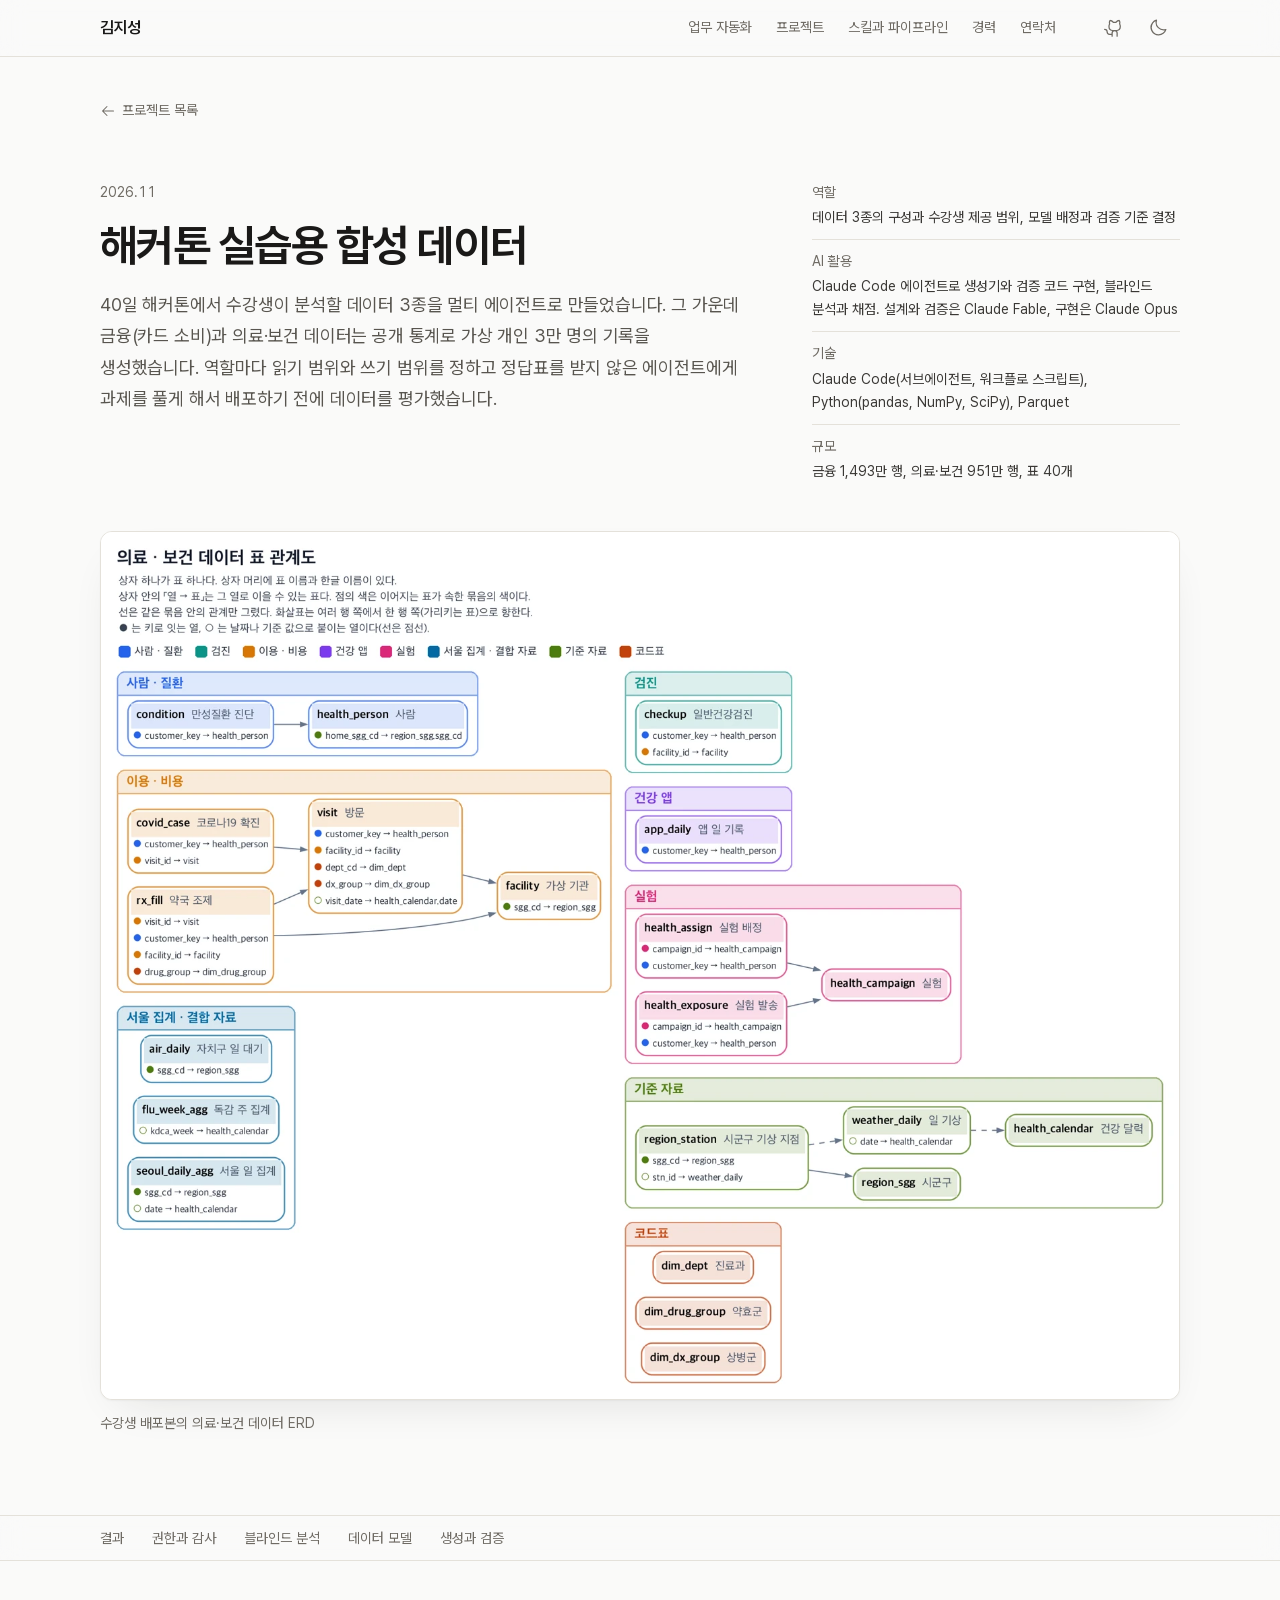
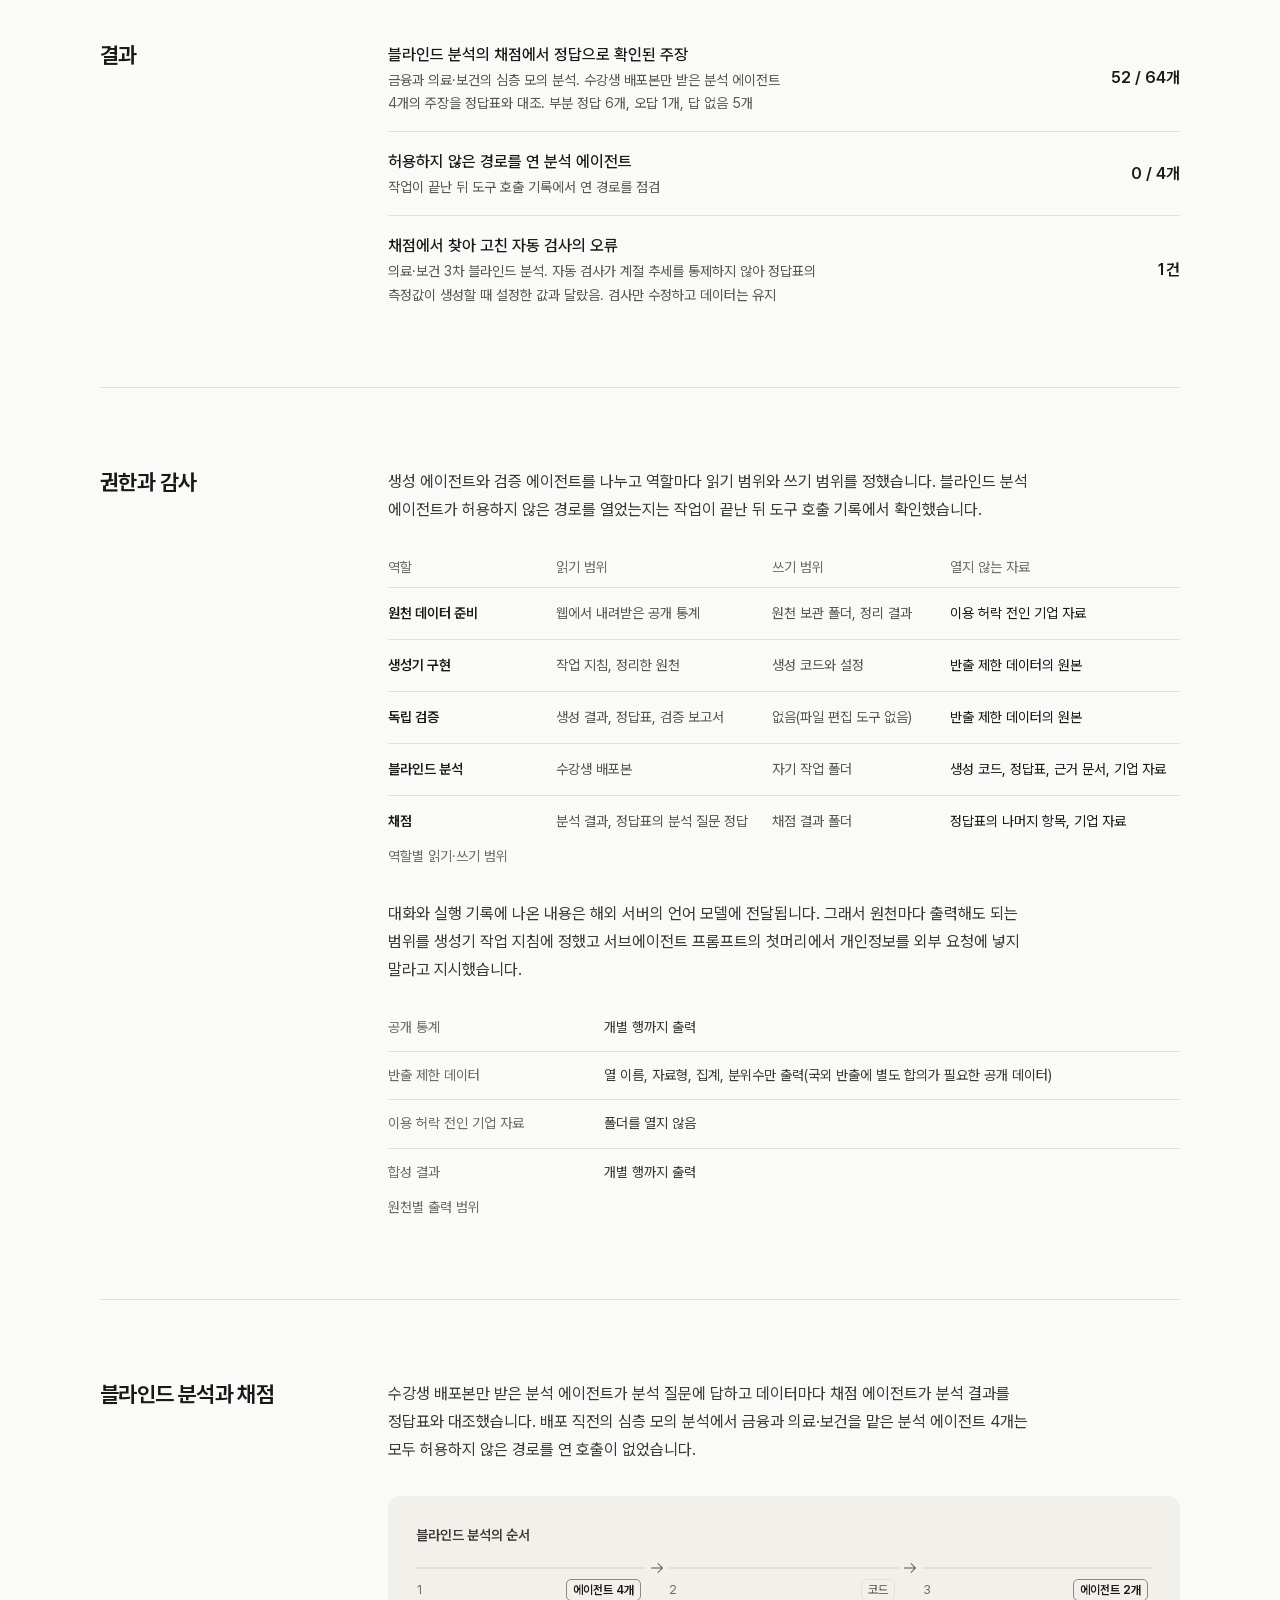
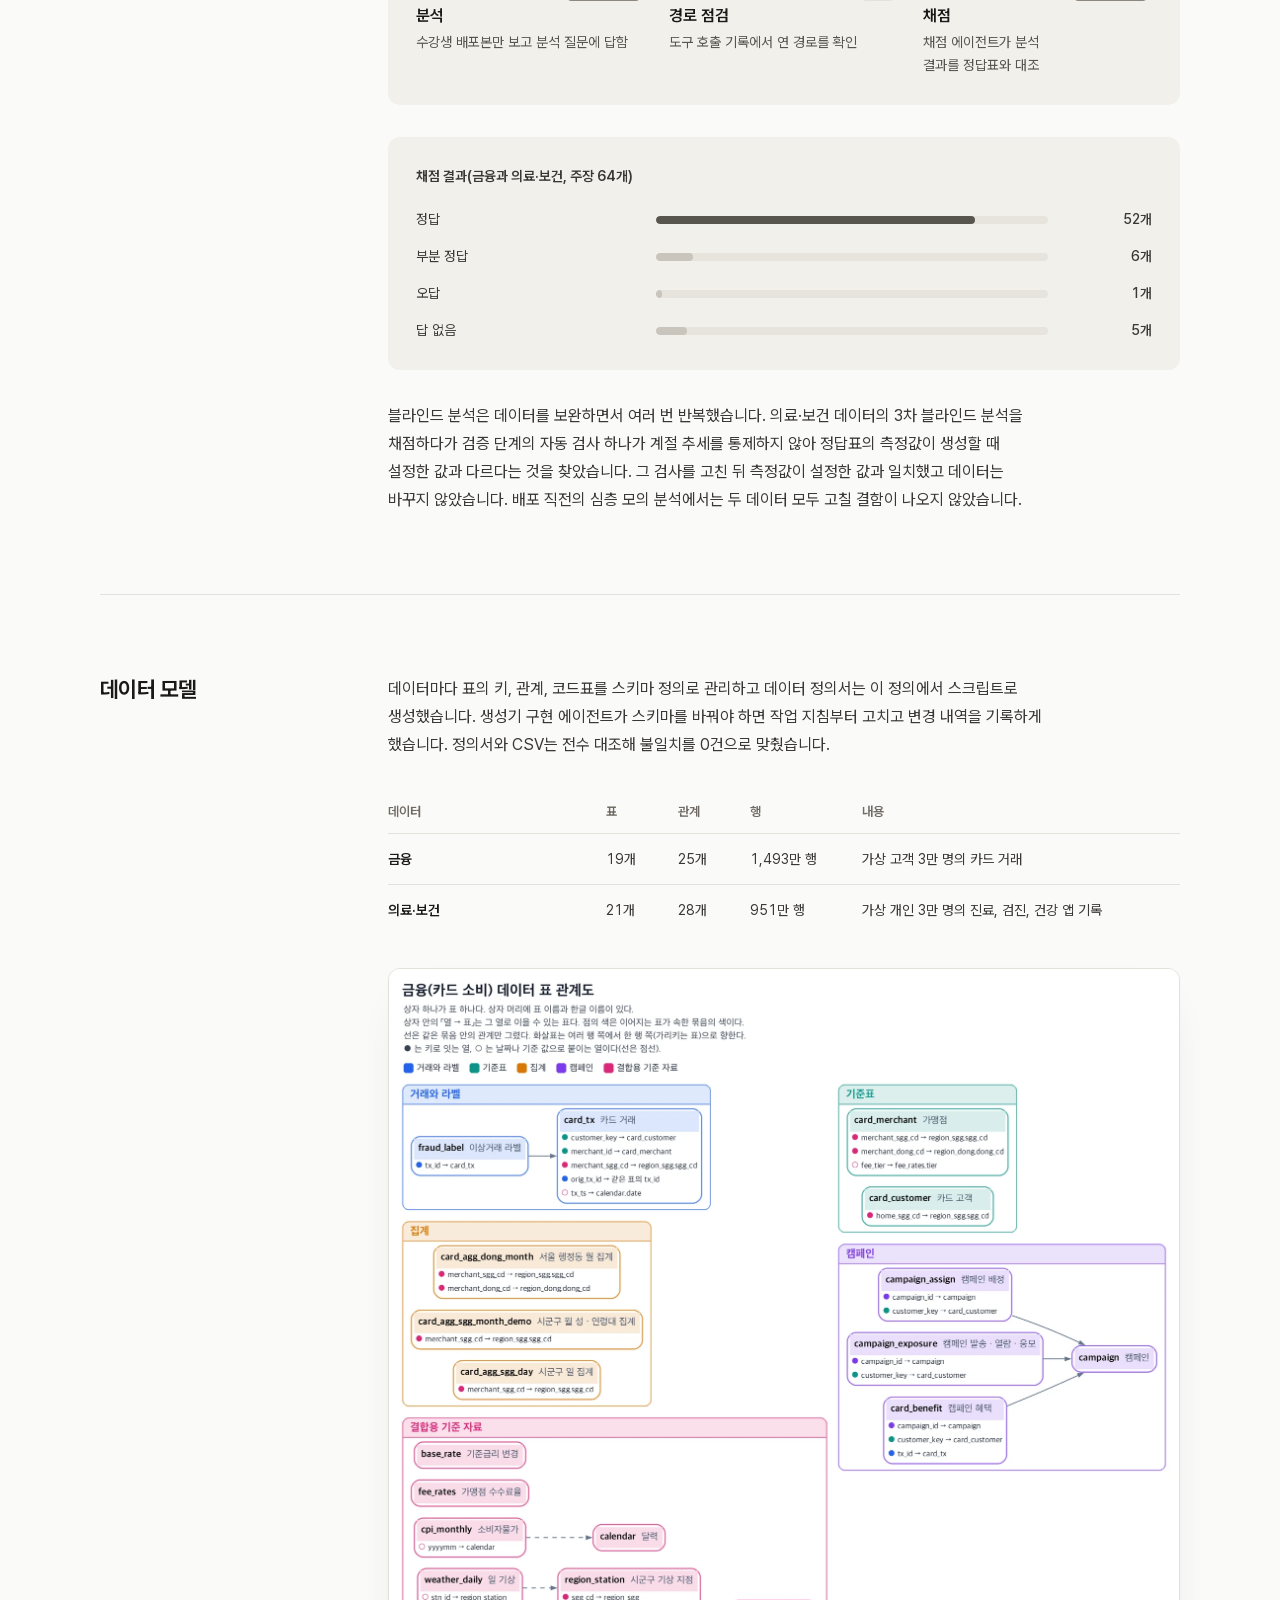
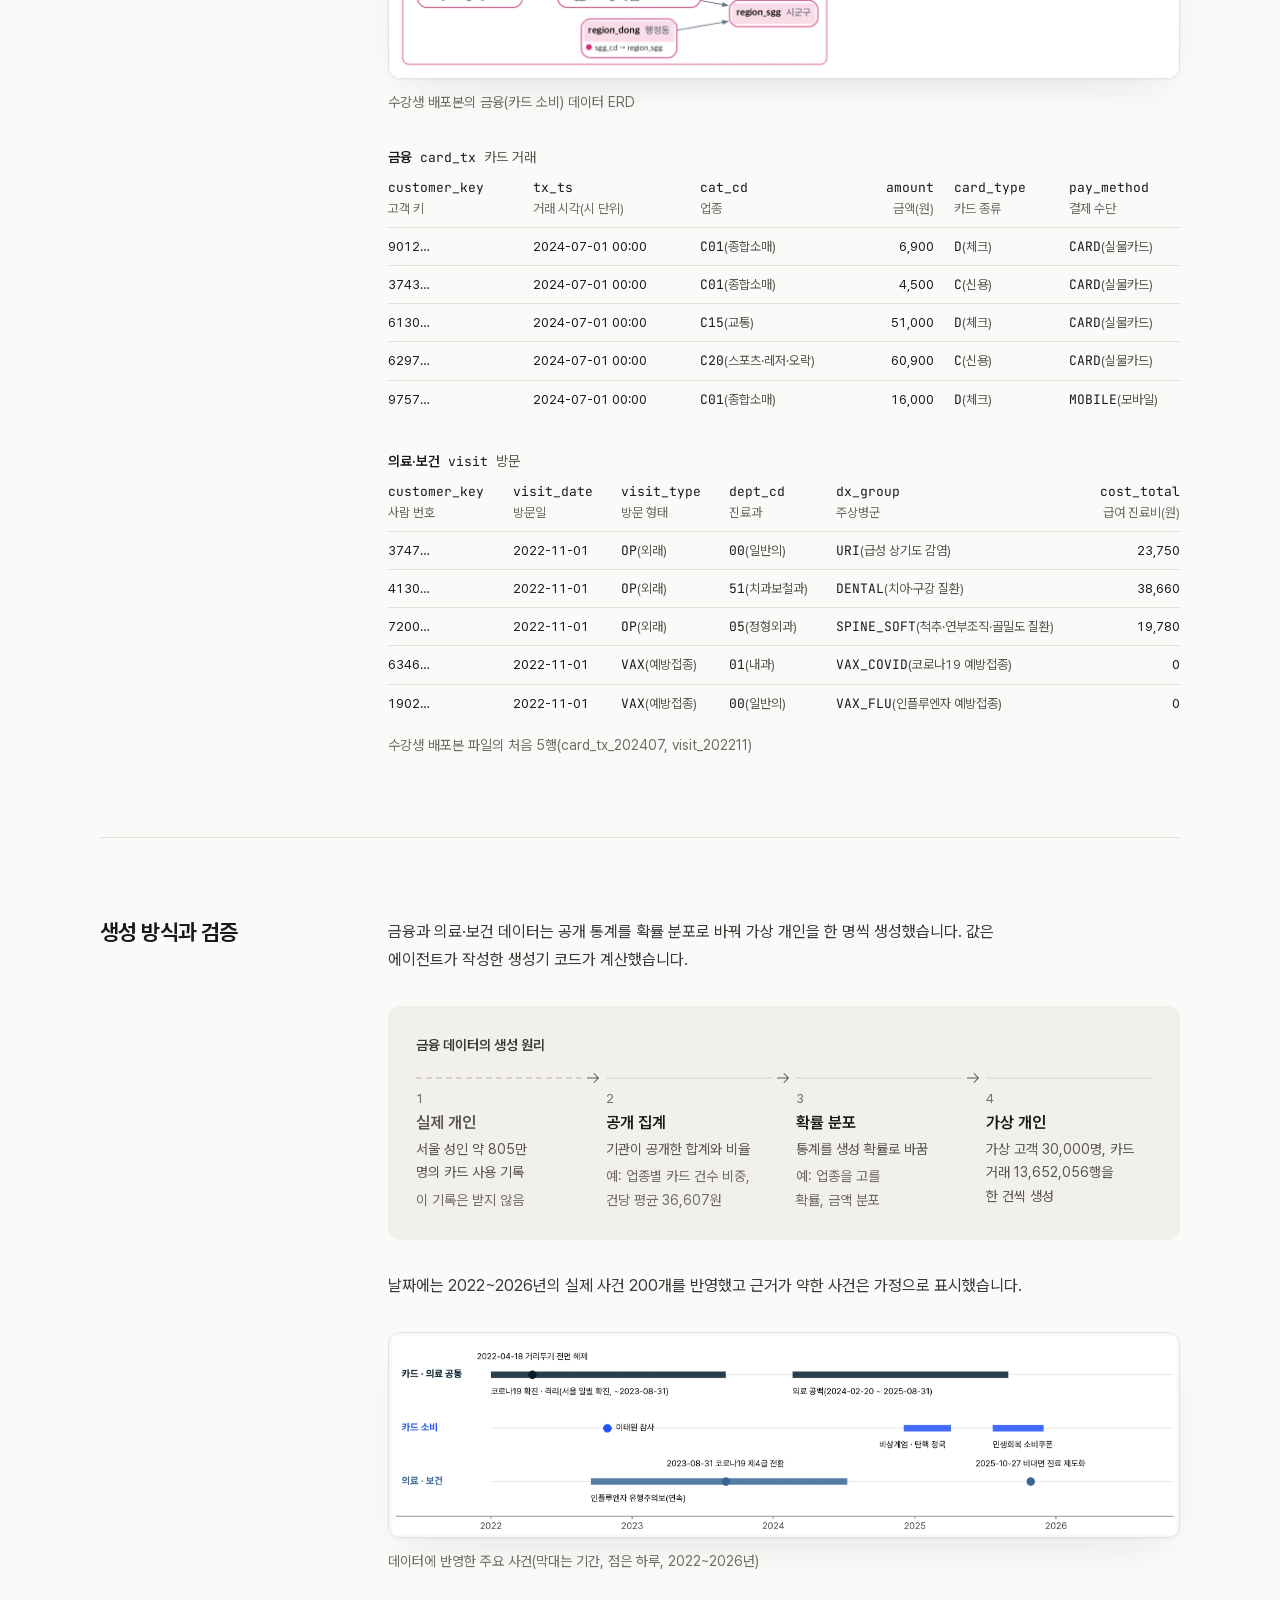
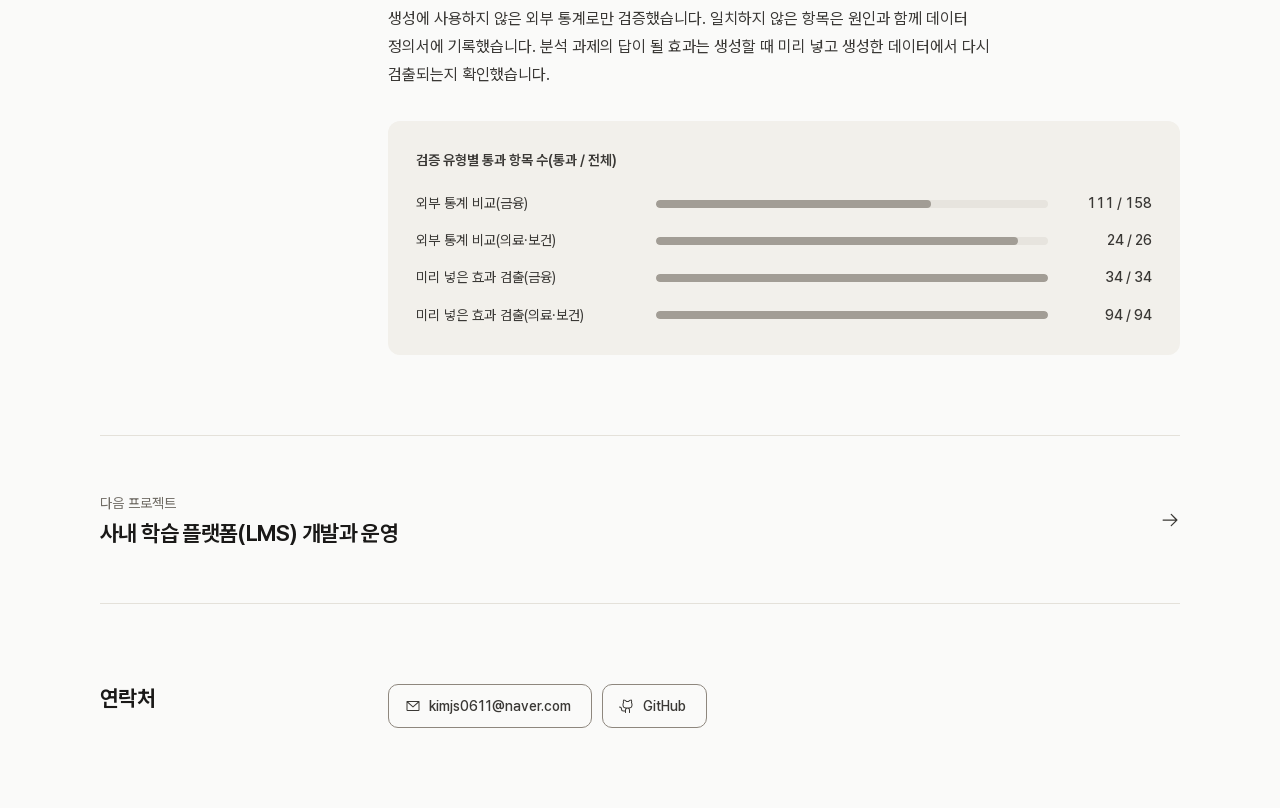
==== commit 3179af31: "Update site Co-Authored-By: Claude Fable 5.2 <noreply@anthropic.com>" ====
--- a/data.html
+++ b/data.html
@@ -4,7 +4,7 @@
     <meta charset="UTF-8" />
     <meta name="viewport" content="width=device-width, initial-scale=1" />
     <title>해커톤 실습용 합성 데이터 | 김지성 포트폴리오</title>
-    <link rel="preload" as="font" type="font/woff2" href="./assets/pretendard-var-Tg-f7uqU.woff2" crossorigin />
+    <link rel="preload" as="font" type="font/woff2" href="./assets/pretendard-var-CToblKmw.woff2" crossorigin />
     <meta
       name="description"
       content="해커톤용 데이터 3종을 멀티 에이전트 워크플로로 생성하고 검증한 사례입니다. 공개 통계로 만든 금융과 의료·보건 데이터로 역할별 읽기·쓰기 범위, 블라인드 분석과 채점, 데이터 모델을 다룹니다."
@@ -47,10 +47,10 @@
         }
       } catch (e) {}
     </script>
-    <script type="module" src="./assets/index-Z4EpO1Si.js"></script>
-    <link rel="stylesheet" href="./assets/index-DB-WTzWI.css">
+    <script type="module" src="./assets/index-CleHFczk.js"></script>
+    <link rel="stylesheet" href="./assets/index-o4N0ABiC.css">
   </head>
   <body>
-    <div id="root" data-page="data"><link rel="preload" as="image" href="./media/data-erd-health.webp" fetchPriority="high"/><a href="#main" class="sr-only focus:not-sr-only focus:fixed focus:top-2 focus:left-2 focus:z-50 focus:rounded-md focus:bg-background focus:px-3 focus:py-2">본문으로 건너뛰기</a><header data-print="hide" class="sticky top-[env(safe-area-inset-top,0px)] z-40 border-b border-border bg-background/85 backdrop-blur-md"><div class="page flex h-14 items-center gap-6"><a href="./index.html" class="rounded-sm font-semibold tracking-tight text-foreground">김지성</a><nav aria-label="주요 구역" class="ml-auto hidden md:block"><ul class="flex items-center"><li><a href="./index.html#automation" class="flex h-11 items-center rounded-md px-3 type-small text-meta transition-colors hover:text-foreground">업무 자동화</a></li><li><a href="./index.html#projects" class="flex h-11 items-center rounded-md px-3 type-small text-meta transition-colors hover:text-foreground">프로젝트</a></li><li><a href="./index.html#tools" class="flex h-11 items-center rounded-md px-3 type-small text-meta transition-colors hover:text-foreground">스킬과 파이프라인</a></li><li><a href="./index.html#career" class="flex h-11 items-center rounded-md px-3 type-small text-meta transition-colors hover:text-foreground">경력</a></li><li><a href="#contact" class="flex h-11 items-center rounded-md px-3 type-small text-meta transition-colors hover:text-foreground">연락처</a></li></ul></nav><div class="ml-auto flex items-center md:ml-0"><a href="https://github.com/studio-js" target="_blank" rel="noreferrer" aria-label="GitHub 프로필⁠(새 창)" class="flex size-11 items-center justify-center rounded-md text-meta transition-colors hover:text-foreground"><svg xmlns="http://www.w3.org/2000/svg" width="1em" height="1em" fill="currentColor" viewBox="0 0 256 256" aria-hidden="true" class="size-5"><path d="M208.31,75.68A59.78,59.78,0,0,0,202.93,28,8,8,0,0,0,196,24a59.75,59.75,0,0,0-48,24H124A59.75,59.75,0,0,0,76,24a8,8,0,0,0-6.93,4,59.78,59.78,0,0,0-5.38,47.68A58.14,58.14,0,0,0,56,104v8a56.06,56.06,0,0,0,48.44,55.47A39.8,39.8,0,0,0,96,192v8H72a24,24,0,0,1-24-24A40,40,0,0,0,8,136a8,8,0,0,0,0,16,24,24,0,0,1,24,24,40,40,0,0,0,40,40H96v16a8,8,0,0,0,16,0V192a24,24,0,0,1,48,0v40a8,8,0,0,0,16,0V192a39.8,39.8,0,0,0-8.44-24.53A56.06,56.06,0,0,0,216,112v-8A58.14,58.14,0,0,0,208.31,75.68ZM200,112a40,40,0,0,1-40,40H112a40,40,0,0,1-40-40v-8a41.74,41.74,0,0,1,6.9-22.48A8,8,0,0,0,80,73.83a43.81,43.81,0,0,1,.79-33.58,43.88,43.88,0,0,1,32.32,20.06A8,8,0,0,0,119.82,64h32.35a8,8,0,0,0,6.74-3.69,43.87,43.87,0,0,1,32.32-20.06A43.81,43.81,0,0,1,192,73.83a8.09,8.09,0,0,0,1,7.65A41.72,41.72,0,0,1,200,104Z"></path></svg></a><button type="button" tabindex="0" data-slot="button" aria-label="어두운 화면으로 바꾸기" class="group/button inline-flex shrink-0 items-center justify-center rounded-lg border border-transparent bg-clip-padding text-sm font-medium whitespace-nowrap transition-[color,background-color,border-color,box-shadow,translate] outline-none select-none focus-visible:border-ring focus-visible:ring-3 focus-visible:ring-ring/50 active:not-aria-[haspopup]:translate-y-px disabled:pointer-events-none disabled:opacity-50 aria-invalid:border-destructive aria-invalid:ring-3 aria-invalid:ring-destructive/20 dark:aria-invalid:border-destructive/50 dark:aria-invalid:ring-destructive/40 [&amp;_svg]:pointer-events-none [&amp;_svg]:shrink-0 aria-expanded:bg-muted aria-expanded:text-foreground size-11 [&amp;_svg:not([class*=&#x27;size-&#x27;])]:size-5 text-meta hover:bg-transparent hover:text-foreground dark:hover:bg-transparent"><svg xmlns="http://www.w3.org/2000/svg" width="1em" height="1em" fill="currentColor" viewBox="0 0 256 256" aria-hidden="true"><path d="M233.54,142.23a8,8,0,0,0-8-2,88.08,88.08,0,0,1-109.8-109.8,8,8,0,0,0-10-10,104.84,104.84,0,0,0-52.91,37A104,104,0,0,0,136,224a103.09,103.09,0,0,0,62.52-20.88,104.84,104.84,0,0,0,37-52.91A8,8,0,0,0,233.54,142.23ZM188.9,190.34A88,88,0,0,1,65.66,67.11a89,89,0,0,1,31.4-26A106,106,0,0,0,96,56,104.11,104.11,0,0,0,200,160a106,106,0,0,0,14.92-1.06A89,89,0,0,1,188.9,190.34Z"></path></svg></button></div></div></header><main id="main"><section class="page pt-5 pb-14 lg:pt-8 lg:pb-20 lg:grid lg:grid-cols-[minmax(0,1fr)_23rem] lg:items-start lg:gap-x-18"><a href="./index.html#projects" data-print="hide" class="flex h-11 w-fit items-center gap-1.5 rounded-md type-small text-meta transition-colors hover:text-foreground lg:col-span-2"><svg xmlns="http://www.w3.org/2000/svg" width="1em" height="1em" fill="currentColor" viewBox="0 0 256 256" aria-hidden="true" class="size-4"><path d="M224,128a8,8,0,0,1-8,8H59.31l58.35,58.34a8,8,0,0,1-11.32,11.32l-72-72a8,8,0,0,1,0-11.32l72-72a8,8,0,0,1,11.32,11.32L59.31,120H216A8,8,0,0,1,224,128Z"></path></svg>프로젝트 목록</a><div class="mt-8 flex flex-col gap-4 lg:mt-12"><p class="type-small text-meta tabular-nums">2026.11</p><h1 class="type-display text-[clamp(1.75rem,1.1rem+2.6vw,2.75rem)]">해커톤 실습용 합성 데이터</h1><p class="measure type-lead text-muted-foreground">40일 해커톤에서 수강생이 분석할 데이터 3종을 멀티 에이전트로 만들었습니다. 그 가운데 금융⁠(카드 소비)⁠과 의료⁠·⁠보건 데이터는 공개 통계로 가상 개인 3만 명의 기록을 생성했습니다. 역할마다 읽기 범위와 쓰기 범위를 정하고 정답표를 받지 않은 에이전트에게 과제를 풀게 해서 배포하기 전에 데이터를 평가했습니다.</p></div><div class="mt-8 lg:col-span-2 lg:row-start-3 lg:mt-12"><figure data-avoid-break="true" class="flex flex-col gap-3"><button type="button" tabindex="0" data-base-ui-click-trigger="" id="base-ui-_R_1tcb_" aria-haspopup="dialog" aria-expanded="false" data-slot="dialog-trigger" aria-label="의료⁠·⁠보건 데이터 ERD 크게 보기" class="block w-full cursor-zoom-in frame"><img src="./media/data-erd-health.webp" alt="방문 표⁠(visit)⁠와 사람 표⁠(health_person)⁠를 중심으로 표 21개를 사람⁠·⁠질환, 검진, 이용⁠·⁠비용, 건강 앱, 실험, 서울 집계⁠·⁠결합 자료, 기준 자료, 코드표로 나누고 키로 이은 ERD." width="1600" height="1287" loading="eager" fetchPriority="high" decoding="async" class="block w-full bg-white dark:brightness-90 h-auto"/></button><figcaption class="type-small text-meta">수강생 배포본의 의료⁠·⁠보건 데이터 ERD</figcaption></figure></div><dl class="flex flex-col divide-y divide-border mt-8 max-w-[52rem] lg:col-start-2 lg:row-start-2 lg:mt-12 lg:max-w-none"><div class="grid gap-x-6 gap-y-0.5 py-3 first:pt-0 last:pb-0 sm:grid-cols-[8.5rem_1fr] lg:grid-cols-1 lg:py-2.5 lg:first:pt-0 lg:last:pb-0"><dt class="type-small text-meta">역할</dt><dd class="type-small">데이터 3종의 구성과 수강생 제공 범위, 모델 배정과 검증 기준 결정</dd></div><div class="grid gap-x-6 gap-y-0.5 py-3 first:pt-0 last:pb-0 sm:grid-cols-[8.5rem_1fr] lg:grid-cols-1 lg:py-2.5 lg:first:pt-0 lg:last:pb-0"><dt class="type-small text-meta">AI 활용</dt><dd class="type-small">Claude Code 에이전트로 생성기와 검증 코드 구현, 블라인드 분석과 채점. 설계와 검증은 Claude Fable, 구현은 Claude Opus</dd></div><div class="grid gap-x-6 gap-y-0.5 py-3 first:pt-0 last:pb-0 sm:grid-cols-[8.5rem_1fr] lg:grid-cols-1 lg:py-2.5 lg:first:pt-0 lg:last:pb-0"><dt class="type-small text-meta">기술</dt><dd class="type-small">Claude Code(서브에이전트, 워크플로 스크립트), Python(pandas, NumPy, SciPy), Parquet</dd></div><div class="grid gap-x-6 gap-y-0.5 py-3 first:pt-0 last:pb-0 sm:grid-cols-[8.5rem_1fr] lg:grid-cols-1 lg:py-2.5 lg:first:pt-0 lg:last:pb-0"><dt class="type-small text-meta">규모</dt><dd class="type-small">금융 1,493만 행, 의료⁠·⁠보건 951만 행, 표 40개</dd></div></dl></section><nav aria-label="이 화면의 구역" data-print="hide" class="sticky top-[calc(3.5rem+env(safe-area-inset-top,0px))] z-30 border-y border-border bg-background/85 backdrop-blur-md"><ul class="page flex gap-1 overflow-x-auto [mask-image:linear-gradient(to_right,black_85%,transparent)] sm:[mask-image:none]"><li class="shrink-0 first:[&amp;&gt;a]:pl-0"><a href="#results" class="flex h-11 items-center rounded-md px-3 type-small text-meta transition-colors hover:text-foreground">결과</a></li><li class="shrink-0 first:[&amp;&gt;a]:pl-0"><a href="#access" class="flex h-11 items-center rounded-md px-3 type-small text-meta transition-colors hover:text-foreground">권한과 감사</a></li><li class="shrink-0 first:[&amp;&gt;a]:pl-0"><a href="#blind" class="flex h-11 items-center rounded-md px-3 type-small text-meta transition-colors hover:text-foreground">블라인드 분석</a></li><li class="shrink-0 first:[&amp;&gt;a]:pl-0"><a href="#model" class="flex h-11 items-center rounded-md px-3 type-small text-meta transition-colors hover:text-foreground">데이터 모델</a></li><li class="shrink-0 first:[&amp;&gt;a]:pl-0"><a href="#generation" class="flex h-11 items-center rounded-md px-3 type-small text-meta transition-colors hover:text-foreground">생성과 검증</a></li></ul></nav><section id="results" class="page scroll-mt-28"><div class="grid gap-x-12 gap-y-7 border-t border-border py-14 lg:grid-cols-[15rem_minmax(0,1fr)] lg:py-20 [nav+section&gt;&amp;]:border-t-0"><div class="flex flex-col gap-2 lg:sticky lg:top-32 lg:self-start"><h2 class="type-section">결과</h2></div><div class="flex min-w-0 flex-col gap-8"><dl aria-label="합성 데이터의 결과" class="flex flex-col sm:grid sm:gap-x-2.5 sm:grid-cols-[minmax(0,1fr)_auto_auto_auto]"><div class="grid gap-y-1 border-t border-border py-4 first:border-t-0 first:pt-0 last:pb-0 sm:grid-cols-subgrid sm:items-center sm:col-span-4"><dt class="flex flex-col sm:pr-6"><span data-slot="name" class="flex flex-col sm:pr-6"><span class="font-medium text-foreground">블라인드 분석의 채점에서 정답으로 확인된 주장</span><span class="balance type-small text-muted-foreground">금융과 의료⁠·⁠보건의 심층 모의 분석. 수강생 배포본만 받은 분석 에이전트 4개의 주장을 정답표와 대조. 부분 정답 6개, 오답 1개, 답 없음 5개</span></span></dt><dd class="flex flex-wrap items-baseline gap-x-2.5 gap-y-0.5 tabular-nums sm:col-span-3 sm:grid sm:grid-cols-subgrid sm:items-center"><span class="font-semibold text-brand sm:col-start-3 sm:justify-self-end sm:text-right">52 / 64개</span></dd></div><div class="grid gap-y-1 border-t border-border py-4 first:border-t-0 first:pt-0 last:pb-0 sm:grid-cols-subgrid sm:items-center sm:col-span-4"><dt class="flex flex-col sm:pr-6"><span data-slot="name" class="flex flex-col sm:pr-6"><span class="font-medium text-foreground">허용하지 않은 경로를 연 분석 에이전트</span><span class="balance type-small text-muted-foreground">작업이 끝난 뒤 도구 호출 기록에서 연 경로를 점검</span></span></dt><dd class="flex flex-wrap items-baseline gap-x-2.5 gap-y-0.5 tabular-nums sm:col-span-3 sm:grid sm:grid-cols-subgrid sm:items-center"><span class="font-semibold text-brand sm:col-start-3 sm:justify-self-end sm:text-right">0 / 4개</span></dd></div><div class="grid gap-y-1 border-t border-border py-4 first:border-t-0 first:pt-0 last:pb-0 sm:grid-cols-subgrid sm:items-center sm:col-span-4"><dt class="flex flex-col sm:pr-6"><span data-slot="name" class="flex flex-col sm:pr-6"><span class="font-medium text-foreground">채점에서 찾아 고친 자동 검사의 오류</span><span class="balance type-small text-muted-foreground">의료⁠·⁠보건 3차 블라인드 분석. 자동 검사가 계절 추세를 통제하지 않아 정답표의 측정값이 생성할 때 넣은 값과 달랐음. 검사를 고치고 데이터는 그대로 둠</span></span></dt><dd class="flex flex-wrap items-baseline gap-x-2.5 gap-y-0.5 tabular-nums sm:col-span-3 sm:grid sm:grid-cols-subgrid sm:items-center"><span class="font-semibold text-brand sm:col-start-3 sm:justify-self-end sm:text-right">1건</span></dd></div></dl></div></div></section><section id="access" class="page scroll-mt-28"><div class="grid gap-x-12 gap-y-7 border-t border-border py-14 lg:grid-cols-[15rem_minmax(0,1fr)] lg:py-20 [nav+section&gt;&amp;]:border-t-0"><div class="flex flex-col gap-2 lg:sticky lg:top-32 lg:self-start"><h2 class="type-section">권한과 감사</h2></div><div class="flex min-w-0 flex-col gap-8"><div class="flex measure flex-col gap-4"><p>생성 에이전트와 검증 에이전트를 나누고 역할마다 읽기 범위와 쓰기 범위를 정했습니다. 블라인드 분석 에이전트가 허용하지 않은 경로를 열었는지는 작업이 끝난 뒤 도구 호출 기록에서 확인했습니다.</p></div><figure data-avoid-break="true" class="flex flex-col gap-3"><div role="table" aria-label="역할별 읽기 범위, 쓰기 범위, 열지 않는 자료" class="flex flex-col type-small"><div role="rowgroup" class="max-sm:sr-only"><div role="row" class="grid border-b border-border text-meta pb-2 sm:grid-cols-[9rem_minmax(0,1fr)_minmax(0,0.8fr)_minmax(0,1.2fr)] sm:gap-x-6"><span role="columnheader">역할</span><span role="columnheader">읽기 범위</span><span role="columnheader">쓰기 범위</span><span role="columnheader">열지 않는 자료</span></div></div><div role="rowgroup" class="flex flex-col"><div role="row" class="grid gap-y-1 border-t border-border first:border-t-0 sm:items-baseline py-3.5 last:pb-0 max-sm:first:pt-0 sm:grid-cols-[9rem_minmax(0,1fr)_minmax(0,0.8fr)_minmax(0,1.2fr)] sm:gap-x-6"><span role="rowheader" class="font-semibold text-foreground">원천 데이터 준비</span><span role="cell" class="grid grid-cols-[5.5rem_1fr] gap-x-3 sm:block text-muted-foreground"><span aria-hidden="true" class="text-meta sm:hidden">읽기 범위</span><span>웹에서 내려받은 공개 통계</span></span><span role="cell" class="grid grid-cols-[5.5rem_1fr] gap-x-3 sm:block text-muted-foreground"><span aria-hidden="true" class="text-meta sm:hidden">쓰기 범위</span><span>원천 보관 폴더, 정리 결과</span></span><span role="cell" class="grid grid-cols-[5.5rem_1fr] gap-x-3 sm:block text-foreground"><span aria-hidden="true" class="text-meta sm:hidden">열지 않는 자료</span><span>이용 허락 전인 기업 자료</span></span></div><div role="row" class="grid gap-y-1 border-t border-border first:border-t-0 sm:items-baseline py-3.5 last:pb-0 max-sm:first:pt-0 sm:grid-cols-[9rem_minmax(0,1fr)_minmax(0,0.8fr)_minmax(0,1.2fr)] sm:gap-x-6"><span role="rowheader" class="font-semibold text-foreground">생성기 구현</span><span role="cell" class="grid grid-cols-[5.5rem_1fr] gap-x-3 sm:block text-muted-foreground"><span aria-hidden="true" class="text-meta sm:hidden">읽기 범위</span><span>작업 지침, 정리한 원천</span></span><span role="cell" class="grid grid-cols-[5.5rem_1fr] gap-x-3 sm:block text-muted-foreground"><span aria-hidden="true" class="text-meta sm:hidden">쓰기 범위</span><span>생성 코드와 설정</span></span><span role="cell" class="grid grid-cols-[5.5rem_1fr] gap-x-3 sm:block text-foreground"><span aria-hidden="true" class="text-meta sm:hidden">열지 않는 자료</span><span>반출 제한 데이터의 원본</span></span></div><div role="row" class="grid gap-y-1 border-t border-border first:border-t-0 sm:items-baseline py-3.5 last:pb-0 max-sm:first:pt-0 sm:grid-cols-[9rem_minmax(0,1fr)_minmax(0,0.8fr)_minmax(0,1.2fr)] sm:gap-x-6"><span role="rowheader" class="font-semibold text-foreground">독립 검증</span><span role="cell" class="grid grid-cols-[5.5rem_1fr] gap-x-3 sm:block text-muted-foreground"><span aria-hidden="true" class="text-meta sm:hidden">읽기 범위</span><span>생성 결과, 정답표, 검증 보고서</span></span><span role="cell" class="grid grid-cols-[5.5rem_1fr] gap-x-3 sm:block text-muted-foreground"><span aria-hidden="true" class="text-meta sm:hidden">쓰기 범위</span><span>없음⁠(파일 편집 도구 없음)</span></span><span role="cell" class="grid grid-cols-[5.5rem_1fr] gap-x-3 sm:block text-foreground"><span aria-hidden="true" class="text-meta sm:hidden">열지 않는 자료</span><span>반출 제한 데이터의 원본</span></span></div><div role="row" class="grid gap-y-1 border-t border-border first:border-t-0 sm:items-baseline py-3.5 last:pb-0 max-sm:first:pt-0 sm:grid-cols-[9rem_minmax(0,1fr)_minmax(0,0.8fr)_minmax(0,1.2fr)] sm:gap-x-6"><span role="rowheader" class="font-semibold text-foreground">블라인드 분석</span><span role="cell" class="grid grid-cols-[5.5rem_1fr] gap-x-3 sm:block text-muted-foreground"><span aria-hidden="true" class="text-meta sm:hidden">읽기 범위</span><span>수강생 배포본</span></span><span role="cell" class="grid grid-cols-[5.5rem_1fr] gap-x-3 sm:block text-muted-foreground"><span aria-hidden="true" class="text-meta sm:hidden">쓰기 범위</span><span>자기 작업 폴더</span></span><span role="cell" class="grid grid-cols-[5.5rem_1fr] gap-x-3 sm:block text-foreground"><span aria-hidden="true" class="text-meta sm:hidden">열지 않는 자료</span><span>생성 코드, 정답표, 근거 문서, 기업 자료</span></span></div><div role="row" class="grid gap-y-1 border-t border-border first:border-t-0 sm:items-baseline py-3.5 last:pb-0 max-sm:first:pt-0 sm:grid-cols-[9rem_minmax(0,1fr)_minmax(0,0.8fr)_minmax(0,1.2fr)] sm:gap-x-6"><span role="rowheader" class="font-semibold text-foreground">채점</span><span role="cell" class="grid grid-cols-[5.5rem_1fr] gap-x-3 sm:block text-muted-foreground"><span aria-hidden="true" class="text-meta sm:hidden">읽기 범위</span><span>분석 결과, 정답표의 분석 질문 정답</span></span><span role="cell" class="grid grid-cols-[5.5rem_1fr] gap-x-3 sm:block text-muted-foreground"><span aria-hidden="true" class="text-meta sm:hidden">쓰기 범위</span><span>채점 결과 폴더</span></span><span role="cell" class="grid grid-cols-[5.5rem_1fr] gap-x-3 sm:block text-foreground"><span aria-hidden="true" class="text-meta sm:hidden">열지 않는 자료</span><span>정답표의 나머지 항목, 기업 자료</span></span></div></div></div><figcaption class="type-small text-meta">역할별 읽기⁠·⁠쓰기 범위</figcaption></figure><div class="flex measure flex-col gap-4"><p>대화와 실행 기록에 나온 내용은 해외 서버의 언어 모델에 전달됩니다. 그래서 원천마다 출력해도 되는 범위를 생성기 작업 지침에 정했고 하위 에이전트 프롬프트의 첫머리에서 개인정보를 외부 요청에 쓰지 말라고 지시했습니다.</p></div><figure data-avoid-break="true" class="flex flex-col gap-3"><dl class="flex flex-col divide-y divide-border [&amp;&gt;div]:sm:grid-cols-[12rem_1fr]"><div class="grid gap-x-6 gap-y-0.5 py-3 first:pt-0 last:pb-0 sm:grid-cols-[8.5rem_1fr]"><dt class="type-small text-meta">공개 통계</dt><dd class="type-small">개별 행까지 출력</dd></div><div class="grid gap-x-6 gap-y-0.5 py-3 first:pt-0 last:pb-0 sm:grid-cols-[8.5rem_1fr]"><dt class="type-small text-meta">반출 제한 데이터</dt><dd class="type-small">열 이름, 자료형, 집계, 분위수만 출력⁠(국외 반출에 별도 합의가 필요한 공개 데이터)</dd></div><div class="grid gap-x-6 gap-y-0.5 py-3 first:pt-0 last:pb-0 sm:grid-cols-[8.5rem_1fr]"><dt class="type-small text-meta">이용 허락 전인 기업 자료</dt><dd class="type-small">폴더를 열지 않음</dd></div><div class="grid gap-x-6 gap-y-0.5 py-3 first:pt-0 last:pb-0 sm:grid-cols-[8.5rem_1fr]"><dt class="type-small text-meta">합성 결과</dt><dd class="type-small">개별 행까지 출력</dd></div></dl><figcaption class="type-small text-meta">원천별 출력 범위</figcaption></figure></div></div></section><section id="blind" class="page scroll-mt-28"><div class="grid gap-x-12 gap-y-7 border-t border-border py-14 lg:grid-cols-[15rem_minmax(0,1fr)] lg:py-20 [nav+section&gt;&amp;]:border-t-0"><div class="flex flex-col gap-2 lg:sticky lg:top-32 lg:self-start"><h2 class="type-section">블라인드 분석과 채점</h2></div><div class="flex min-w-0 flex-col gap-8"><div class="flex measure flex-col gap-4"><p>수강생 배포본만 받은 분석 에이전트가 분석 질문을 풀고 데이터마다 채점 에이전트가 정답표와 대조했습니다. 배포 직전의 심층 모의 분석에서 금융과 의료⁠·⁠보건을 맡은 분석 에이전트 4개는 모두 허용하지 않은 경로를 연 호출이 없었습니다.</p></div><figure data-avoid-break="true" class="flex flex-col gap-3"><div class="flex flex-col gap-5 rounded-2xl bg-muted p-5 sm:p-7"><p class="balance type-small font-semibold">블라인드 분석의 순서</p><ol aria-label="블라인드 분석의 순서" class="grid gap-x-6 gap-y-3.5 sm:grid-cols-2 sm:gap-y-7 lg:grid-cols-3"><li class="relative flex min-w-0 flex-col gap-1 border-l-2 pl-3.5 sm:border-t-2 sm:border-l-0 sm:pt-2.5 sm:pr-1 sm:pl-0 border-border"><span class="flex items-baseline justify-between gap-2 type-label font-normal text-meta"><span class="tabular-nums">1</span><span class="rounded-[5px] border px-1.5 text-xs leading-5 whitespace-nowrap border-control font-semibold text-foreground">에이전트 4개</span></span><span class="leading-snug font-semibold text-foreground">분석</span><span class="balance text-muted-foreground type-small">수강생 배포본만 보고 분석 질문에 답함</span></li><li class="relative flex min-w-0 flex-col gap-1 border-l-2 pl-3.5 sm:border-t-2 sm:border-l-0 sm:pt-2.5 sm:pr-1 sm:pl-0 border-border"><svg xmlns="http://www.w3.org/2000/svg" width="1em" height="1em" fill="currentColor" viewBox="0 0 256 256" aria-hidden="true" class="absolute -top-px -left-[1.3rem] hidden size-4 -translate-y-1/2 text-muted-foreground lg:block lg:[li:nth-child(3n+1)&gt;&amp;]:hidden"><path d="M221.66,133.66l-72,72a8,8,0,0,1-11.32-11.32L196.69,136H40a8,8,0,0,1,0-16H196.69L138.34,61.66a8,8,0,0,1,11.32-11.32l72,72A8,8,0,0,1,221.66,133.66Z"></path></svg><span class="flex items-baseline justify-between gap-2 type-label font-normal text-meta"><span class="tabular-nums">2</span><span class="rounded-[5px] border px-1.5 text-xs leading-5 whitespace-nowrap border-border text-muted-foreground">코드</span></span><span class="leading-snug font-semibold text-foreground">경로 점검</span><span class="balance text-muted-foreground type-small">도구 호출 기록에서 연 경로를 확인</span></li><li class="relative flex min-w-0 flex-col gap-1 border-l-2 pl-3.5 sm:border-t-2 sm:border-l-0 sm:pt-2.5 sm:pr-1 sm:pl-0 border-border"><svg xmlns="http://www.w3.org/2000/svg" width="1em" height="1em" fill="currentColor" viewBox="0 0 256 256" aria-hidden="true" class="absolute -top-px -left-[1.3rem] hidden size-4 -translate-y-1/2 text-muted-foreground lg:block lg:[li:nth-child(3n+1)&gt;&amp;]:hidden"><path d="M221.66,133.66l-72,72a8,8,0,0,1-11.32-11.32L196.69,136H40a8,8,0,0,1,0-16H196.69L138.34,61.66a8,8,0,0,1,11.32-11.32l72,72A8,8,0,0,1,221.66,133.66Z"></path></svg><span class="flex items-baseline justify-between gap-2 type-label font-normal text-meta"><span class="tabular-nums">3</span><span class="rounded-[5px] border px-1.5 text-xs leading-5 whitespace-nowrap border-control font-semibold text-foreground">에이전트 2개</span></span><span class="leading-snug font-semibold text-foreground">채점</span><span class="balance text-muted-foreground type-small">데이터마다 채점 에이전트가 정답표와 대조</span></li></ol></div></figure><figure data-avoid-break="true" class="flex flex-col gap-3"><div class="flex flex-col gap-5 rounded-2xl bg-muted p-5 sm:p-7"><p class="balance type-small font-semibold">채점 결과⁠(금융과 의료⁠·⁠보건, 주장 64개)</p><ul aria-label="블라인드 분석의 채점 결과" class="flex flex-col gap-3.5"><li title="정답: 52개" class="grid grid-cols-[1fr_auto] items-baseline gap-x-4 gap-y-1.5 sm:grid-cols-[minmax(9rem,14rem)_1fr_5.5rem] sm:items-center"><span class="type-small">정답</span><span aria-hidden="true" class="order-last col-span-2 block h-2 overflow-hidden rounded-[4px] bg-track sm:order-none sm:col-span-1"><span class="block h-full rounded-[4px] bg-brand-mark" style="width:81.25%"></span></span><span class="text-right type-small font-medium tabular-nums">52개</span></li><li title="부분 정답: 6개" class="grid grid-cols-[1fr_auto] items-baseline gap-x-4 gap-y-1.5 sm:grid-cols-[minmax(9rem,14rem)_1fr_5.5rem] sm:items-center"><span class="type-small">부분 정답</span><span aria-hidden="true" class="order-last col-span-2 block h-2 overflow-hidden rounded-[4px] bg-track sm:order-none sm:col-span-1"><span class="block h-full rounded-[4px] bg-mark" style="width:9.375%"></span></span><span class="text-right type-small font-medium tabular-nums">6개</span></li><li title="오답: 1개" class="grid grid-cols-[1fr_auto] items-baseline gap-x-4 gap-y-1.5 sm:grid-cols-[minmax(9rem,14rem)_1fr_5.5rem] sm:items-center"><span class="type-small">오답</span><span aria-hidden="true" class="order-last col-span-2 block h-2 overflow-hidden rounded-[4px] bg-track sm:order-none sm:col-span-1"><span class="block h-full rounded-[4px] bg-mark" style="width:1.5625%"></span></span><span class="text-right type-small font-medium tabular-nums">1개</span></li><li title="답 없음: 5개" class="grid grid-cols-[1fr_auto] items-baseline gap-x-4 gap-y-1.5 sm:grid-cols-[minmax(9rem,14rem)_1fr_5.5rem] sm:items-center"><span class="type-small">답 없음</span><span aria-hidden="true" class="order-last col-span-2 block h-2 overflow-hidden rounded-[4px] bg-track sm:order-none sm:col-span-1"><span class="block h-full rounded-[4px] bg-mark" style="width:7.8125%"></span></span><span class="text-right type-small font-medium tabular-nums">5개</span></li></ul></div></figure><div class="flex measure flex-col gap-4"><p>블라인드 분석은 데이터를 보완하면서 여러 번 다시 했습니다. 의료⁠·⁠보건 데이터의 3차 블라인드 분석을 채점하다가 검증 단계의 자동 검사 하나가 계절 추세를 통제하지 않아 정답표의 측정값이 생성할 때 넣은 값과 다르다는 것을 찾았습니다. 그 검사를 고친 뒤 측정값이 넣은 값과 맞았고 데이터는 바꾸지 않았습니다. 배포 직전의 심층 모의 분석에서는 두 데이터 모두 고칠 결함이 나오지 않았습니다.</p></div></div></div></section><section id="model" class="page scroll-mt-28"><div class="grid gap-x-12 gap-y-7 border-t border-border py-14 lg:grid-cols-[15rem_minmax(0,1fr)] lg:py-20 [nav+section&gt;&amp;]:border-t-0"><div class="flex flex-col gap-2 lg:sticky lg:top-32 lg:self-start"><h2 class="type-section">데이터 모델</h2></div><div class="flex min-w-0 flex-col gap-8"><div class="flex measure flex-col gap-4"><p>데이터마다 표의 키, 관계, 코드표를 스키마 정의로 관리하고 데이터 정의서는 여기서 스크립트로 생성했습니다. 생성기 구현 에이전트가 스키마를 바꿔야 하면 작업 지침부터 고치고 변경 내역을 남기게 했습니다. 정의서와 CSV는 전수 대조해 불일치를 0건으로 맞췄습니다.</p></div><div data-slot="table-container" role="region" aria-label="공개 통계로 만든 금융과 의료⁠·⁠보건 데이터의 표, 관계, 행" tabindex="0" class="relative w-full overflow-x-auto"><table data-slot="table" class="w-full caption-bottom text-sm leading-relaxed"><thead data-slot="table-header" class="[&amp;_tr]:border-b"><tr data-slot="table-row" class="border-b"><th data-slot="table-head" class="px-3 py-2.5 text-left align-bottom text-[0.8125rem] font-semibold text-meta first:pl-0 last:pr-0 md:w-[26%]">데이터</th><th data-slot="table-head" class="px-3 py-2.5 text-left align-bottom text-[0.8125rem] font-semibold text-meta first:pl-0 last:pr-0 md:w-[4.5rem]">표</th><th data-slot="table-head" class="px-3 py-2.5 text-left align-bottom text-[0.8125rem] font-semibold text-meta first:pl-0 last:pr-0 md:w-[4.5rem]">관계</th><th data-slot="table-head" class="px-3 py-2.5 text-left align-bottom text-[0.8125rem] font-semibold text-meta first:pl-0 last:pr-0 md:w-[7rem]">행</th><th data-slot="table-head" class="px-3 py-2.5 text-left align-bottom text-[0.8125rem] font-semibold text-meta first:pl-0 last:pr-0 max-sm:hidden">내용</th></tr></thead><tbody data-slot="table-body" class="[&amp;_tr:last-child]:border-0"><tr data-slot="table-row" class="border-b"><td data-slot="table-cell" class="px-3 py-3.5 first:pl-0 last:pr-0 align-top font-semibold text-foreground">금융<span class="mt-0.5 block font-normal text-muted-foreground sm:hidden">가상 고객 3만 명의 카드 거래</span></td><td data-slot="table-cell" class="px-3 py-3.5 first:pl-0 last:pr-0 align-top whitespace-nowrap tabular-nums">19개</td><td data-slot="table-cell" class="px-3 py-3.5 first:pl-0 last:pr-0 align-top whitespace-nowrap tabular-nums">25개</td><td data-slot="table-cell" class="px-3 py-3.5 first:pl-0 last:pr-0 align-top whitespace-nowrap tabular-nums">1,493만 행</td><td data-slot="table-cell" class="px-3 py-3.5 first:pl-0 last:pr-0 align-top max-sm:hidden">가상 고객 3만 명의 카드 거래</td></tr><tr data-slot="table-row" class="border-b"><td data-slot="table-cell" class="px-3 py-3.5 first:pl-0 last:pr-0 align-top font-semibold text-foreground">의료⁠·⁠보건<span class="mt-0.5 block font-normal text-muted-foreground sm:hidden">가상 개인 3만 명의 진료, 검진, 건강 앱 기록</span></td><td data-slot="table-cell" class="px-3 py-3.5 first:pl-0 last:pr-0 align-top whitespace-nowrap tabular-nums">21개</td><td data-slot="table-cell" class="px-3 py-3.5 first:pl-0 last:pr-0 align-top whitespace-nowrap tabular-nums">28개</td><td data-slot="table-cell" class="px-3 py-3.5 first:pl-0 last:pr-0 align-top whitespace-nowrap tabular-nums">951만 행</td><td data-slot="table-cell" class="px-3 py-3.5 first:pl-0 last:pr-0 align-top max-sm:hidden">가상 개인 3만 명의 진료, 검진, 건강 앱 기록</td></tr></tbody></table></div><figure data-avoid-break="true" class="flex flex-col gap-3"><button type="button" tabindex="0" data-base-ui-click-trigger="" id="base-ui-_R_7lpj_" aria-haspopup="dialog" aria-expanded="false" data-slot="dialog-trigger" aria-label="금융⁠(카드 소비) 데이터 ERD 크게 보기" class="block w-full cursor-zoom-in frame"><img src="./media/data-erd-card.webp" alt="카드 거래 표⁠(card_tx)⁠를 중심으로 표 19개를 거래와 라벨, 기준표, 집계, 캠페인, 결합용 기준 자료로 나누고 키로 이은 ERD." width="1600" height="1435" loading="lazy" decoding="async" class="block w-full bg-white dark:brightness-90 h-auto"/></button><figcaption class="type-small text-meta">수강생 배포본의 금융⁠(카드 소비) 데이터 ERD</figcaption></figure><figure data-avoid-break="true" class="flex flex-col gap-3"><div class="flex flex-col gap-8"><div class="flex min-w-0 flex-col gap-2"><p class="flex flex-wrap items-baseline gap-x-2 type-small"><span class="font-semibold text-foreground">금융</span><code class="font-mono text-[0.8125rem] text-foreground">card_tx</code><span class="text-muted-foreground">카드 거래</span></p><div role="region" aria-label="금융 데이터 card_tx 표의 처음 5행" tabindex="0" class="max-w-full overflow-x-auto rounded-sm"><table class="w-full min-w-max text-[0.8125rem] leading-relaxed"><thead><tr class="border-b border-border text-left align-bottom"><th scope="col" class="pr-5 pb-2 font-normal last:pr-0"><code class="block font-mono text-foreground">customer_key</code><span class="block text-meta">고객 키</span></th><th scope="col" class="pr-5 pb-2 font-normal last:pr-0"><code class="block font-mono text-foreground">tx_ts</code><span class="block text-meta">거래 시각⁠(시 단위)</span></th><th scope="col" class="pr-5 pb-2 font-normal last:pr-0"><code class="block font-mono text-foreground">cat_cd</code><span class="block text-meta">업종</span></th><th scope="col" class="pr-5 pb-2 font-normal last:pr-0 text-right"><code class="block font-mono text-foreground">amount</code><span class="block text-meta">금액⁠(원)</span></th><th scope="col" class="pr-5 pb-2 font-normal last:pr-0"><code class="block font-mono text-foreground">card_type</code><span class="block text-meta">카드 종류</span></th><th scope="col" class="pr-5 pb-2 font-normal last:pr-0"><code class="block font-mono text-foreground">pay_method</code><span class="block text-meta">결제 수단</span></th></tr></thead><tbody class="divide-y divide-border"><tr class="align-baseline"><td class="py-2 pr-5 whitespace-nowrap text-foreground tabular-nums last:pr-0">9012…</td><td class="py-2 pr-5 whitespace-nowrap text-foreground tabular-nums last:pr-0">2024-07-01 00:00</td><td class="py-2 pr-5 whitespace-nowrap text-foreground tabular-nums last:pr-0"><code class="font-mono">C01</code><span class="text-muted-foreground">(<!-- -->종합소매<!-- -->)</span></td><td class="py-2 pr-5 whitespace-nowrap text-foreground tabular-nums last:pr-0 text-right">6,900</td><td class="py-2 pr-5 whitespace-nowrap text-foreground tabular-nums last:pr-0"><code class="font-mono">D</code><span class="text-muted-foreground">(<!-- -->체크<!-- -->)</span></td><td class="py-2 pr-5 whitespace-nowrap text-foreground tabular-nums last:pr-0"><code class="font-mono">CARD</code><span class="text-muted-foreground">(<!-- -->실물카드<!-- -->)</span></td></tr><tr class="align-baseline"><td class="py-2 pr-5 whitespace-nowrap text-foreground tabular-nums last:pr-0">3743…</td><td class="py-2 pr-5 whitespace-nowrap text-foreground tabular-nums last:pr-0">2024-07-01 00:00</td><td class="py-2 pr-5 whitespace-nowrap text-foreground tabular-nums last:pr-0"><code class="font-mono">C01</code><span class="text-muted-foreground">(<!-- -->종합소매<!-- -->)</span></td><td class="py-2 pr-5 whitespace-nowrap text-foreground tabular-nums last:pr-0 text-right">4,500</td><td class="py-2 pr-5 whitespace-nowrap text-foreground tabular-nums last:pr-0"><code class="font-mono">C</code><span class="text-muted-foreground">(<!-- -->신용<!-- -->)</span></td><td class="py-2 pr-5 whitespace-nowrap text-foreground tabular-nums last:pr-0"><code class="font-mono">CARD</code><span class="text-muted-foreground">(<!-- -->실물카드<!-- -->)</span></td></tr><tr class="align-baseline"><td class="py-2 pr-5 whitespace-nowrap text-foreground tabular-nums last:pr-0">6130…</td><td class="py-2 pr-5 whitespace-nowrap text-foreground tabular-nums last:pr-0">2024-07-01 00:00</td><td class="py-2 pr-5 whitespace-nowrap text-foreground tabular-nums last:pr-0"><code class="font-mono">C15</code><span class="text-muted-foreground">(<!-- -->교통<!-- -->)</span></td><td class="py-2 pr-5 whitespace-nowrap text-foreground tabular-nums last:pr-0 text-right">51,000</td><td class="py-2 pr-5 whitespace-nowrap text-foreground tabular-nums last:pr-0"><code class="font-mono">D</code><span class="text-muted-foreground">(<!-- -->체크<!-- -->)</span></td><td class="py-2 pr-5 whitespace-nowrap text-foreground tabular-nums last:pr-0"><code class="font-mono">CARD</code><span class="text-muted-foreground">(<!-- -->실물카드<!-- -->)</span></td></tr><tr class="align-baseline"><td class="py-2 pr-5 whitespace-nowrap text-foreground tabular-nums last:pr-0">6297…</td><td class="py-2 pr-5 whitespace-nowrap text-foreground tabular-nums last:pr-0">2024-07-01 00:00</td><td class="py-2 pr-5 whitespace-nowrap text-foreground tabular-nums last:pr-0"><code class="font-mono">C20</code><span class="text-muted-foreground">(<!-- -->스포츠⁠·⁠레저⁠·⁠오락<!-- -->)</span></td><td class="py-2 pr-5 whitespace-nowrap text-foreground tabular-nums last:pr-0 text-right">60,900</td><td class="py-2 pr-5 whitespace-nowrap text-foreground tabular-nums last:pr-0"><code class="font-mono">C</code><span class="text-muted-foreground">(<!-- -->신용<!-- -->)</span></td><td class="py-2 pr-5 whitespace-nowrap text-foreground tabular-nums last:pr-0"><code class="font-mono">CARD</code><span class="text-muted-foreground">(<!-- -->실물카드<!-- -->)</span></td></tr><tr class="align-baseline"><td class="py-2 pr-5 whitespace-nowrap text-foreground tabular-nums last:pr-0">9757…</td><td class="py-2 pr-5 whitespace-nowrap text-foreground tabular-nums last:pr-0">2024-07-01 00:00</td><td class="py-2 pr-5 whitespace-nowrap text-foreground tabular-nums last:pr-0"><code class="font-mono">C01</code><span class="text-muted-foreground">(<!-- -->종합소매<!-- -->)</span></td><td class="py-2 pr-5 whitespace-nowrap text-foreground tabular-nums last:pr-0 text-right">16,000</td><td class="py-2 pr-5 whitespace-nowrap text-foreground tabular-nums last:pr-0"><code class="font-mono">D</code><span class="text-muted-foreground">(<!-- -->체크<!-- -->)</span></td><td class="py-2 pr-5 whitespace-nowrap text-foreground tabular-nums last:pr-0"><code class="font-mono">MOBILE</code><span class="text-muted-foreground">(<!-- -->모바일<!-- -->)</span></td></tr></tbody></table></div></div><div class="flex min-w-0 flex-col gap-2"><p class="flex flex-wrap items-baseline gap-x-2 type-small"><span class="font-semibold text-foreground">의료⁠·⁠보건</span><code class="font-mono text-[0.8125rem] text-foreground">visit</code><span class="text-muted-foreground">방문</span></p><div role="region" aria-label="의료⁠·⁠보건 데이터 visit 표의 처음 5행" tabindex="0" class="max-w-full overflow-x-auto rounded-sm"><table class="w-full min-w-max text-[0.8125rem] leading-relaxed"><thead><tr class="border-b border-border text-left align-bottom"><th scope="col" class="pr-5 pb-2 font-normal last:pr-0"><code class="block font-mono text-foreground">customer_key</code><span class="block text-meta">사람 번호</span></th><th scope="col" class="pr-5 pb-2 font-normal last:pr-0"><code class="block font-mono text-foreground">visit_date</code><span class="block text-meta">방문일</span></th><th scope="col" class="pr-5 pb-2 font-normal last:pr-0"><code class="block font-mono text-foreground">visit_type</code><span class="block text-meta">방문 형태</span></th><th scope="col" class="pr-5 pb-2 font-normal last:pr-0"><code class="block font-mono text-foreground">dept_cd</code><span class="block text-meta">진료과</span></th><th scope="col" class="pr-5 pb-2 font-normal last:pr-0"><code class="block font-mono text-foreground">dx_group</code><span class="block text-meta">주상병군</span></th><th scope="col" class="pr-5 pb-2 font-normal last:pr-0 text-right"><code class="block font-mono text-foreground">cost_total</code><span class="block text-meta">급여 진료비⁠(원)</span></th></tr></thead><tbody class="divide-y divide-border"><tr class="align-baseline"><td class="py-2 pr-5 whitespace-nowrap text-foreground tabular-nums last:pr-0">3747…</td><td class="py-2 pr-5 whitespace-nowrap text-foreground tabular-nums last:pr-0">2022-11-01</td><td class="py-2 pr-5 whitespace-nowrap text-foreground tabular-nums last:pr-0"><code class="font-mono">OP</code><span class="text-muted-foreground">(<!-- -->외래<!-- -->)</span></td><td class="py-2 pr-5 whitespace-nowrap text-foreground tabular-nums last:pr-0"><code class="font-mono">00</code><span class="text-muted-foreground">(<!-- -->일반의<!-- -->)</span></td><td class="py-2 pr-5 whitespace-nowrap text-foreground tabular-nums last:pr-0"><code class="font-mono">URI</code><span class="text-muted-foreground">(<!-- -->급성 상기도 감염<!-- -->)</span></td><td class="py-2 pr-5 whitespace-nowrap text-foreground tabular-nums last:pr-0 text-right">23,750</td></tr><tr class="align-baseline"><td class="py-2 pr-5 whitespace-nowrap text-foreground tabular-nums last:pr-0">4130…</td><td class="py-2 pr-5 whitespace-nowrap text-foreground tabular-nums last:pr-0">2022-11-01</td><td class="py-2 pr-5 whitespace-nowrap text-foreground tabular-nums last:pr-0"><code class="font-mono">OP</code><span class="text-muted-foreground">(<!-- -->외래<!-- -->)</span></td><td class="py-2 pr-5 whitespace-nowrap text-foreground tabular-nums last:pr-0"><code class="font-mono">51</code><span class="text-muted-foreground">(<!-- -->치과보철과<!-- -->)</span></td><td class="py-2 pr-5 whitespace-nowrap text-foreground tabular-nums last:pr-0"><code class="font-mono">DENTAL</code><span class="text-muted-foreground">(<!-- -->치아⁠·⁠구강 질환<!-- -->)</span></td><td class="py-2 pr-5 whitespace-nowrap text-foreground tabular-nums last:pr-0 text-right">38,660</td></tr><tr class="align-baseline"><td class="py-2 pr-5 whitespace-nowrap text-foreground tabular-nums last:pr-0">7200…</td><td class="py-2 pr-5 whitespace-nowrap text-foreground tabular-nums last:pr-0">2022-11-01</td><td class="py-2 pr-5 whitespace-nowrap text-foreground tabular-nums last:pr-0"><code class="font-mono">OP</code><span class="text-muted-foreground">(<!-- -->외래<!-- -->)</span></td><td class="py-2 pr-5 whitespace-nowrap text-foreground tabular-nums last:pr-0"><code class="font-mono">05</code><span class="text-muted-foreground">(<!-- -->정형외과<!-- -->)</span></td><td class="py-2 pr-5 whitespace-nowrap text-foreground tabular-nums last:pr-0"><code class="font-mono">SPINE_SOFT</code><span class="text-muted-foreground">(<!-- -->척추⁠·⁠연부조직⁠·⁠골밀도 질환<!-- -->)</span></td><td class="py-2 pr-5 whitespace-nowrap text-foreground tabular-nums last:pr-0 text-right">19,780</td></tr><tr class="align-baseline"><td class="py-2 pr-5 whitespace-nowrap text-foreground tabular-nums last:pr-0">6346…</td><td class="py-2 pr-5 whitespace-nowrap text-foreground tabular-nums last:pr-0">2022-11-01</td><td class="py-2 pr-5 whitespace-nowrap text-foreground tabular-nums last:pr-0"><code class="font-mono">VAX</code><span class="text-muted-foreground">(<!-- -->예방접종<!-- -->)</span></td><td class="py-2 pr-5 whitespace-nowrap text-foreground tabular-nums last:pr-0"><code class="font-mono">01</code><span class="text-muted-foreground">(<!-- -->내과<!-- -->)</span></td><td class="py-2 pr-5 whitespace-nowrap text-foreground tabular-nums last:pr-0"><code class="font-mono">VAX_COVID</code><span class="text-muted-foreground">(<!-- -->코로나19 예방접종<!-- -->)</span></td><td class="py-2 pr-5 whitespace-nowrap text-foreground tabular-nums last:pr-0 text-right">0</td></tr><tr class="align-baseline"><td class="py-2 pr-5 whitespace-nowrap text-foreground tabular-nums last:pr-0">1902…</td><td class="py-2 pr-5 whitespace-nowrap text-foreground tabular-nums last:pr-0">2022-11-01</td><td class="py-2 pr-5 whitespace-nowrap text-foreground tabular-nums last:pr-0"><code class="font-mono">VAX</code><span class="text-muted-foreground">(<!-- -->예방접종<!-- -->)</span></td><td class="py-2 pr-5 whitespace-nowrap text-foreground tabular-nums last:pr-0"><code class="font-mono">00</code><span class="text-muted-foreground">(<!-- -->일반의<!-- -->)</span></td><td class="py-2 pr-5 whitespace-nowrap text-foreground tabular-nums last:pr-0"><code class="font-mono">VAX_FLU</code><span class="text-muted-foreground">(<!-- -->인플루엔자 예방접종<!-- -->)</span></td><td class="py-2 pr-5 whitespace-nowrap text-foreground tabular-nums last:pr-0 text-right">0</td></tr></tbody></table></div></div></div><figcaption class="type-small text-meta">수강생 배포본 파일의 처음 5행⁠(card_tx_202407, visit_202211)</figcaption></figure></div></div></section><section id="generation" class="page scroll-mt-28"><div class="grid gap-x-12 gap-y-7 border-t border-border py-14 lg:grid-cols-[15rem_minmax(0,1fr)] lg:py-20 [nav+section&gt;&amp;]:border-t-0"><div class="flex flex-col gap-2 lg:sticky lg:top-32 lg:self-start"><h2 class="type-section">생성 방식과 검증</h2></div><div class="flex min-w-0 flex-col gap-8"><div class="flex measure flex-col gap-4"><p>금융과 의료⁠·⁠보건 데이터는 공개 통계를 확률 분포로 바꿔 가상 개인을 한 명씩 생성했습니다. 값은 에이전트가 작성한 생성기 코드가 계산했습니다.</p></div><figure data-avoid-break="true" class="flex flex-col gap-3"><div class="flex flex-col gap-5 rounded-2xl bg-muted p-5 sm:p-7"><p class="balance type-small font-semibold">금융 데이터의 생성 원리</p><ol aria-label="금융 데이터의 생성 원리" class="grid gap-x-6 gap-y-3.5 sm:grid-cols-2 sm:gap-y-7 lg:grid-cols-4"><li class="relative flex min-w-0 flex-col gap-1 border-l-2 pl-3.5 sm:border-t-2 sm:border-l-0 sm:pt-2.5 sm:pr-1 sm:pl-0 border-dashed border-input text-muted-foreground"><span class="flex items-baseline justify-between gap-2 type-label font-normal text-meta"><span class="tabular-nums">1</span></span><span class="leading-snug font-semibold">실제 개인</span><span class="balance text-muted-foreground type-small">서울 성인 약 805만 명의 카드 사용 기록<span class="mt-1 block text-meta">이 기록은 받지 않음</span></span></li><li class="relative flex min-w-0 flex-col gap-1 border-l-2 pl-3.5 sm:border-t-2 sm:border-l-0 sm:pt-2.5 sm:pr-1 sm:pl-0 border-border"><svg xmlns="http://www.w3.org/2000/svg" width="1em" height="1em" fill="currentColor" viewBox="0 0 256 256" aria-hidden="true" class="absolute -top-px -left-[1.3rem] hidden size-4 -translate-y-1/2 text-muted-foreground lg:block lg:[li:nth-child(4n+1)&gt;&amp;]:hidden"><path d="M221.66,133.66l-72,72a8,8,0,0,1-11.32-11.32L196.69,136H40a8,8,0,0,1,0-16H196.69L138.34,61.66a8,8,0,0,1,11.32-11.32l72,72A8,8,0,0,1,221.66,133.66Z"></path></svg><span class="flex items-baseline justify-between gap-2 type-label font-normal text-meta"><span class="tabular-nums">2</span></span><span class="leading-snug font-semibold text-foreground">공개 집계</span><span class="balance text-muted-foreground type-small">기관이 공개한 합계와 비율<span class="mt-1 block text-meta">예: 업종별 카드 건수 비중, 건당 평균 36,607원</span></span></li><li class="relative flex min-w-0 flex-col gap-1 border-l-2 pl-3.5 sm:border-t-2 sm:border-l-0 sm:pt-2.5 sm:pr-1 sm:pl-0 border-border"><svg xmlns="http://www.w3.org/2000/svg" width="1em" height="1em" fill="currentColor" viewBox="0 0 256 256" aria-hidden="true" class="absolute -top-px -left-[1.3rem] hidden size-4 -translate-y-1/2 text-muted-foreground lg:block lg:[li:nth-child(4n+1)&gt;&amp;]:hidden"><path d="M221.66,133.66l-72,72a8,8,0,0,1-11.32-11.32L196.69,136H40a8,8,0,0,1,0-16H196.69L138.34,61.66a8,8,0,0,1,11.32-11.32l72,72A8,8,0,0,1,221.66,133.66Z"></path></svg><span class="flex items-baseline justify-between gap-2 type-label font-normal text-meta"><span class="tabular-nums">3</span></span><span class="leading-snug font-semibold text-foreground">확률 분포</span><span class="balance text-muted-foreground type-small">통계를 생성 확률로 바꿈<span class="mt-1 block text-meta">예: 업종을 고를 확률, 금액 분포</span></span></li><li class="relative flex min-w-0 flex-col gap-1 border-l-2 pl-3.5 sm:border-t-2 sm:border-l-0 sm:pt-2.5 sm:pr-1 sm:pl-0 border-border"><svg xmlns="http://www.w3.org/2000/svg" width="1em" height="1em" fill="currentColor" viewBox="0 0 256 256" aria-hidden="true" class="absolute -top-px -left-[1.3rem] hidden size-4 -translate-y-1/2 text-muted-foreground lg:block lg:[li:nth-child(4n+1)&gt;&amp;]:hidden"><path d="M221.66,133.66l-72,72a8,8,0,0,1-11.32-11.32L196.69,136H40a8,8,0,0,1,0-16H196.69L138.34,61.66a8,8,0,0,1,11.32-11.32l72,72A8,8,0,0,1,221.66,133.66Z"></path></svg><span class="flex items-baseline justify-between gap-2 type-label font-normal text-meta"><span class="tabular-nums">4</span></span><span class="leading-snug font-semibold text-foreground">가상 개인</span><span class="balance text-muted-foreground type-small">가상 고객 30,000명, 카드 거래 13,652,056행을 한 건씩 생성</span></li></ol></div></figure><div class="flex measure flex-col gap-4"><p>날짜에는 2022~2026년의 실제 사건 200개를 반영했고 확인이 약한 사건은 가정으로 표시했습니다.</p></div><figure data-avoid-break="true" class="flex flex-col gap-3"><button type="button" tabindex="0" data-base-ui-click-trigger="" id="base-ui-_R_7m9r_" aria-haspopup="dialog" aria-expanded="false" data-slot="dialog-trigger" aria-label="데이터에 반영한 주요 사건 크게 보기" class="block w-full cursor-zoom-in frame"><img src="./media/data-events.webp" alt="2022~2026년 사건 연표. 카드⁠·⁠의료 공통, 카드 소비, 의료⁠·⁠보건으로 나눈 줄에 코로나19 확진⁠·⁠격리, 의료 공백, 이태원 참사, 비상계엄⁠·⁠탄핵 정국, 민생회복 소비쿠폰, 인플루엔자 유행주의보 같은 사건이 기간은 막대로, 하루짜리는 점으로 그려져 있습니다." width="2581" height="668" loading="lazy" decoding="async" class="block w-full bg-white dark:brightness-90 h-auto"/></button><figcaption class="type-small text-meta">데이터에 반영한 주요 사건⁠(막대는 기간, 점은 하루, 2022~2026년)</figcaption></figure><div class="flex measure flex-col gap-4"><p>생성에 사용하지 않은 외부 통계로만 검증했습니다. 맞지 않은 항목은 원인과 함께 데이터 정의서에 적었습니다. 분석 과제의 답이 될 효과는 생성할 때 넣고 만든 데이터에서 다시 검출되는지 확인했습니다.</p></div><figure data-avoid-break="true" class="flex flex-col gap-3"><div class="flex flex-col gap-5 rounded-2xl bg-muted p-5 sm:p-7"><p class="balance type-small font-semibold">검증 유형별 통과 항목 수⁠(통과 / 전체)</p><ul aria-label="검증 유형별 통과 항목" class="flex flex-col gap-3.5"><li title="외부 통계 비교⁠(금융): 111 / 158" class="grid grid-cols-[1fr_auto] items-baseline gap-x-4 gap-y-1.5 sm:grid-cols-[minmax(9rem,14rem)_1fr_5.5rem] sm:items-center"><span class="type-small">외부 통계 비교⁠(금융)</span><span aria-hidden="true" class="order-last col-span-2 block h-2 overflow-hidden rounded-[4px] bg-track sm:order-none sm:col-span-1"><span class="block h-full rounded-[4px] bg-mark-neutral" style="width:70.25316455696202%"></span></span><span class="text-right type-small font-medium tabular-nums">111 / 158</span></li><li title="외부 통계 비교⁠(의료⁠·⁠보건): 24 / 26" class="grid grid-cols-[1fr_auto] items-baseline gap-x-4 gap-y-1.5 sm:grid-cols-[minmax(9rem,14rem)_1fr_5.5rem] sm:items-center"><span class="type-small">외부 통계 비교⁠(의료⁠·⁠보건)</span><span aria-hidden="true" class="order-last col-span-2 block h-2 overflow-hidden rounded-[4px] bg-track sm:order-none sm:col-span-1"><span class="block h-full rounded-[4px] bg-mark-neutral" style="width:92.3076923076923%"></span></span><span class="text-right type-small font-medium tabular-nums">24 / 26</span></li><li title="미리 넣은 효과 검출⁠(금융): 34 / 34" class="grid grid-cols-[1fr_auto] items-baseline gap-x-4 gap-y-1.5 sm:grid-cols-[minmax(9rem,14rem)_1fr_5.5rem] sm:items-center"><span class="type-small">미리 넣은 효과 검출⁠(금융)</span><span aria-hidden="true" class="order-last col-span-2 block h-2 overflow-hidden rounded-[4px] bg-track sm:order-none sm:col-span-1"><span class="block h-full rounded-[4px] bg-mark-neutral" style="width:100%"></span></span><span class="text-right type-small font-medium tabular-nums">34 / 34</span></li><li title="미리 넣은 효과 검출⁠(의료⁠·⁠보건): 94 / 94" class="grid grid-cols-[1fr_auto] items-baseline gap-x-4 gap-y-1.5 sm:grid-cols-[minmax(9rem,14rem)_1fr_5.5rem] sm:items-center"><span class="type-small">미리 넣은 효과 검출⁠(의료⁠·⁠보건)</span><span aria-hidden="true" class="order-last col-span-2 block h-2 overflow-hidden rounded-[4px] bg-track sm:order-none sm:col-span-1"><span class="block h-full rounded-[4px] bg-mark-neutral" style="width:100%"></span></span><span class="text-right type-small font-medium tabular-nums">94 / 94</span></li></ul></div></figure></div></div></section><div data-print="hide" class="page"><a href="./lms.html" class="group flex items-center justify-between gap-6 border-t border-border py-10 lg:py-14"><span class="flex flex-col gap-1"><span class="type-small text-meta">다음 프로젝트</span><span class="type-section text-foreground group-hover:underline group-hover:underline-offset-4">사내 학습 플랫폼⁠(LMS) 개발과 운영</span></span><svg xmlns="http://www.w3.org/2000/svg" width="1em" height="1em" fill="currentColor" viewBox="0 0 256 256" aria-hidden="true" class="size-5 shrink-0"><path d="M221.66,133.66l-72,72a8,8,0,0,1-11.32-11.32L196.69,136H40a8,8,0,0,1,0-16H196.69L138.34,61.66a8,8,0,0,1,11.32-11.32l72,72A8,8,0,0,1,221.66,133.66Z"></path></svg></a></div></main><footer><section id="contact" class="page scroll-mt-28"><div class="grid gap-x-12 gap-y-7 border-t border-border py-14 lg:grid-cols-[15rem_minmax(0,1fr)] lg:py-20 [nav+section&gt;&amp;]:border-t-0"><div class="flex flex-col gap-2 lg:sticky lg:top-32 lg:self-start"><h2 class="type-section">연락처</h2></div><div class="flex min-w-0 flex-col gap-8"><div class="flex flex-wrap items-center gap-2.5"><button type="button" tabindex="0" data-slot="button" data-print="hide" title="누르면 메일 주소를 복사합니다" class="group/button inline-flex shrink-0 items-center justify-center rounded-lg border bg-clip-padding font-medium whitespace-nowrap transition-[color,background-color,border-color,box-shadow,translate] outline-none focus-visible:border-ring focus-visible:ring-3 focus-visible:ring-ring/50 active:not-aria-[haspopup]:translate-y-px disabled:pointer-events-none disabled:opacity-50 aria-invalid:border-destructive aria-invalid:ring-3 aria-invalid:ring-destructive/20 dark:aria-invalid:border-destructive/50 dark:aria-invalid:ring-destructive/40 [&amp;_svg]:pointer-events-none [&amp;_svg]:shrink-0 [&amp;_svg:not([class*=&#x27;size-&#x27;])]:size-4 border-control bg-background text-secondary-foreground hover:border-control-hover hover:bg-accent aria-expanded:bg-accent h-11 gap-2 px-5 text-sm has-data-[icon=inline-end]:pr-4 has-data-[icon=inline-start]:pl-4 select-text"><svg xmlns="http://www.w3.org/2000/svg" width="1em" height="1em" fill="currentColor" viewBox="0 0 256 256" data-icon="inline-start" aria-hidden="true"><path d="M224,48H32a8,8,0,0,0-8,8V192a16,16,0,0,0,16,16H216a16,16,0,0,0,16-16V56A8,8,0,0,0,224,48ZM203.43,64,128,133.15,52.57,64ZM216,192H40V74.19l82.59,75.71a8,8,0,0,0,10.82,0L216,74.19V192Z"></path></svg><span>kimjs0611@naver.com</span><span class="sr-only">, 누르면 주소를 복사합니다</span><span aria-live="polite" class="sr-only"></span></button><a data-slot="button" class="group/button inline-flex shrink-0 items-center justify-center rounded-lg border bg-clip-padding font-medium whitespace-nowrap transition-[color,background-color,border-color,box-shadow,translate] outline-none select-none focus-visible:border-ring focus-visible:ring-3 focus-visible:ring-ring/50 active:not-aria-[haspopup]:translate-y-px disabled:pointer-events-none disabled:opacity-50 aria-invalid:border-destructive aria-invalid:ring-3 aria-invalid:ring-destructive/20 dark:aria-invalid:border-destructive/50 dark:aria-invalid:ring-destructive/40 [&amp;_svg]:pointer-events-none [&amp;_svg]:shrink-0 [&amp;_svg:not([class*=&#x27;size-&#x27;])]:size-4 border-control bg-background text-secondary-foreground hover:border-control-hover hover:bg-accent aria-expanded:bg-accent h-11 gap-2 px-5 text-sm has-data-[icon=inline-end]:pr-4 has-data-[icon=inline-start]:pl-4" href="https://github.com/studio-js" target="_blank" rel="noreferrer"><svg xmlns="http://www.w3.org/2000/svg" width="1em" height="1em" fill="currentColor" viewBox="0 0 256 256" data-icon="inline-start" aria-hidden="true"><path d="M208.31,75.68A59.78,59.78,0,0,0,202.93,28,8,8,0,0,0,196,24a59.75,59.75,0,0,0-48,24H124A59.75,59.75,0,0,0,76,24a8,8,0,0,0-6.93,4,59.78,59.78,0,0,0-5.38,47.68A58.14,58.14,0,0,0,56,104v8a56.06,56.06,0,0,0,48.44,55.47A39.8,39.8,0,0,0,96,192v8H72a24,24,0,0,1-24-24A40,40,0,0,0,8,136a8,8,0,0,0,0,16,24,24,0,0,1,24,24,40,40,0,0,0,40,40H96v16a8,8,0,0,0,16,0V192a24,24,0,0,1,48,0v40a8,8,0,0,0,16,0V192a39.8,39.8,0,0,0-8.44-24.53A56.06,56.06,0,0,0,216,112v-8A58.14,58.14,0,0,0,208.31,75.68ZM200,112a40,40,0,0,1-40,40H112a40,40,0,0,1-40-40v-8a41.74,41.74,0,0,1,6.9-22.48A8,8,0,0,0,80,73.83a43.81,43.81,0,0,1,.79-33.58,43.88,43.88,0,0,1,32.32,20.06A8,8,0,0,0,119.82,64h32.35a8,8,0,0,0,6.74-3.69,43.87,43.87,0,0,1,32.32-20.06A43.81,43.81,0,0,1,192,73.83a8.09,8.09,0,0,0,1,7.65A41.72,41.72,0,0,1,200,104Z"></path></svg>GitHub<span class="sr-only">(새 창)</span></a></div></div></div></section></footer></div>
+    <div id="root" data-page="data"><link rel="preload" as="image" href="./media/data-erd-health.webp" fetchPriority="high"/><a href="#main" class="sr-only focus:not-sr-only focus:fixed focus:top-2 focus:left-2 focus:z-50 focus:rounded-md focus:bg-background focus:px-3 focus:py-2">본문으로 건너뛰기</a><header data-print="hide" class="sticky top-[env(safe-area-inset-top,0px)] z-40 border-b border-border bg-background/85 backdrop-blur-md"><div class="page flex h-14 items-center gap-6"><a href="./index.html" class="rounded-sm font-semibold tracking-tight text-foreground">김지성</a><nav aria-label="주요 구역" class="ml-auto hidden md:block"><ul class="flex items-center"><li><a href="./index.html#automation" class="flex h-11 items-center rounded-md px-3 type-small text-meta transition-colors hover:text-foreground">업무 자동화</a></li><li><a href="./index.html#projects" class="flex h-11 items-center rounded-md px-3 type-small text-meta transition-colors hover:text-foreground">프로젝트</a></li><li><a href="./index.html#tools" class="flex h-11 items-center rounded-md px-3 type-small text-meta transition-colors hover:text-foreground">스킬과 파이프라인</a></li><li><a href="./index.html#career" class="flex h-11 items-center rounded-md px-3 type-small text-meta transition-colors hover:text-foreground">경력</a></li><li><a href="#contact" class="flex h-11 items-center rounded-md px-3 type-small text-meta transition-colors hover:text-foreground">연락처</a></li></ul></nav><div class="ml-auto flex items-center md:ml-0"><a href="https://github.com/studio-js" target="_blank" rel="noreferrer" aria-label="GitHub 프로필⁠(새 창)" class="flex size-11 items-center justify-center rounded-md text-meta transition-colors hover:text-foreground"><svg xmlns="http://www.w3.org/2000/svg" width="1em" height="1em" fill="currentColor" viewBox="0 0 256 256" aria-hidden="true" class="size-5"><path d="M208.31,75.68A59.78,59.78,0,0,0,202.93,28,8,8,0,0,0,196,24a59.75,59.75,0,0,0-48,24H124A59.75,59.75,0,0,0,76,24a8,8,0,0,0-6.93,4,59.78,59.78,0,0,0-5.38,47.68A58.14,58.14,0,0,0,56,104v8a56.06,56.06,0,0,0,48.44,55.47A39.8,39.8,0,0,0,96,192v8H72a24,24,0,0,1-24-24A40,40,0,0,0,8,136a8,8,0,0,0,0,16,24,24,0,0,1,24,24,40,40,0,0,0,40,40H96v16a8,8,0,0,0,16,0V192a24,24,0,0,1,48,0v40a8,8,0,0,0,16,0V192a39.8,39.8,0,0,0-8.44-24.53A56.06,56.06,0,0,0,216,112v-8A58.14,58.14,0,0,0,208.31,75.68ZM200,112a40,40,0,0,1-40,40H112a40,40,0,0,1-40-40v-8a41.74,41.74,0,0,1,6.9-22.48A8,8,0,0,0,80,73.83a43.81,43.81,0,0,1,.79-33.58,43.88,43.88,0,0,1,32.32,20.06A8,8,0,0,0,119.82,64h32.35a8,8,0,0,0,6.74-3.69,43.87,43.87,0,0,1,32.32-20.06A43.81,43.81,0,0,1,192,73.83a8.09,8.09,0,0,0,1,7.65A41.72,41.72,0,0,1,200,104Z"></path></svg></a><button type="button" tabindex="0" data-slot="button" aria-label="어두운 화면으로 바꾸기" class="group/button inline-flex shrink-0 items-center justify-center rounded-lg border border-transparent bg-clip-padding text-sm font-medium whitespace-nowrap transition-[color,background-color,border-color,box-shadow,translate] outline-none select-none focus-visible:border-ring focus-visible:ring-3 focus-visible:ring-ring/50 active:not-aria-[haspopup]:translate-y-px disabled:pointer-events-none disabled:opacity-50 aria-invalid:border-destructive aria-invalid:ring-3 aria-invalid:ring-destructive/20 dark:aria-invalid:border-destructive/50 dark:aria-invalid:ring-destructive/40 [&amp;_svg]:pointer-events-none [&amp;_svg]:shrink-0 aria-expanded:bg-muted aria-expanded:text-foreground size-11 [&amp;_svg:not([class*=&#x27;size-&#x27;])]:size-5 text-meta hover:bg-transparent hover:text-foreground dark:hover:bg-transparent"><svg xmlns="http://www.w3.org/2000/svg" width="1em" height="1em" fill="currentColor" viewBox="0 0 256 256" aria-hidden="true"><path d="M233.54,142.23a8,8,0,0,0-8-2,88.08,88.08,0,0,1-109.8-109.8,8,8,0,0,0-10-10,104.84,104.84,0,0,0-52.91,37A104,104,0,0,0,136,224a103.09,103.09,0,0,0,62.52-20.88,104.84,104.84,0,0,0,37-52.91A8,8,0,0,0,233.54,142.23ZM188.9,190.34A88,88,0,0,1,65.66,67.11a89,89,0,0,1,31.4-26A106,106,0,0,0,96,56,104.11,104.11,0,0,0,200,160a106,106,0,0,0,14.92-1.06A89,89,0,0,1,188.9,190.34Z"></path></svg></button></div></div></header><main id="main"><section class="page pt-5 pb-14 lg:pt-8 lg:pb-20 lg:grid lg:grid-cols-[minmax(0,1fr)_23rem] lg:items-start lg:gap-x-18"><a href="./index.html#projects" data-print="hide" class="flex h-11 w-fit items-center gap-1.5 rounded-md type-small text-meta transition-colors hover:text-foreground lg:col-span-2"><svg xmlns="http://www.w3.org/2000/svg" width="1em" height="1em" fill="currentColor" viewBox="0 0 256 256" aria-hidden="true" class="size-4"><path d="M224,128a8,8,0,0,1-8,8H59.31l58.35,58.34a8,8,0,0,1-11.32,11.32l-72-72a8,8,0,0,1,0-11.32l72-72a8,8,0,0,1,11.32,11.32L59.31,120H216A8,8,0,0,1,224,128Z"></path></svg>프로젝트 목록</a><div class="mt-8 flex flex-col gap-4 lg:mt-12"><p class="type-small text-meta tabular-nums">2026.11</p><h1 class="type-display text-[clamp(1.75rem,1.1rem+2.6vw,2.75rem)]">해커톤 실습용 합성 데이터</h1><p class="measure type-lead text-muted-foreground">40일 해커톤에서 수강생이 분석할 데이터 3종을 멀티 에이전트로 만들었습니다. 그 가운데 금융⁠(카드 소비)⁠과 의료⁠·⁠보건 데이터는 공개 통계로 가상 개인 3만 명의 기록을 생성했습니다. 역할마다 읽기 범위와 쓰기 범위를 정하고 정답표를 받지 않은 에이전트에게 과제를 풀게 해서 배포하기 전에 데이터를 평가했습니다.</p></div><div class="mt-8 lg:col-span-2 lg:row-start-3 lg:mt-12"><figure data-avoid-break="true" class="flex flex-col gap-3"><button type="button" tabindex="0" data-base-ui-click-trigger="" id="base-ui-_R_1tcb_" aria-haspopup="dialog" aria-expanded="false" data-slot="dialog-trigger" aria-label="의료⁠·⁠보건 데이터 ERD 크게 보기" class="block w-full cursor-zoom-in frame"><img src="./media/data-erd-health.webp" alt="방문 표⁠(visit)⁠와 사람 표⁠(health_person)⁠를 중심으로 표 21개를 사람⁠·⁠질환, 검진, 이용⁠·⁠비용, 건강 앱, 실험, 서울 집계⁠·⁠결합 자료, 기준 자료, 코드표로 나누고 키로 이은 ERD." width="1600" height="1287" loading="eager" fetchPriority="high" decoding="async" class="block w-full bg-white dark:brightness-90 h-auto"/></button><figcaption class="type-small text-meta">수강생 배포본의 의료⁠·⁠보건 데이터 ERD</figcaption></figure></div><dl class="flex flex-col divide-y divide-border mt-8 max-w-[52rem] lg:col-start-2 lg:row-start-2 lg:mt-12 lg:max-w-none"><div class="grid gap-x-6 gap-y-0.5 py-3 first:pt-0 last:pb-0 sm:grid-cols-[8.5rem_1fr] lg:grid-cols-1 lg:py-2.5 lg:first:pt-0 lg:last:pb-0"><dt class="type-small text-meta">역할</dt><dd class="type-small">데이터 3종의 구성과 수강생 제공 범위, 모델 배정과 검증 기준 결정</dd></div><div class="grid gap-x-6 gap-y-0.5 py-3 first:pt-0 last:pb-0 sm:grid-cols-[8.5rem_1fr] lg:grid-cols-1 lg:py-2.5 lg:first:pt-0 lg:last:pb-0"><dt class="type-small text-meta">AI 활용</dt><dd class="type-small">Claude Code 에이전트로 생성기와 검증 코드 구현, 블라인드 분석과 채점. 설계와 검증은 Claude Fable, 구현은 Claude Opus</dd></div><div class="grid gap-x-6 gap-y-0.5 py-3 first:pt-0 last:pb-0 sm:grid-cols-[8.5rem_1fr] lg:grid-cols-1 lg:py-2.5 lg:first:pt-0 lg:last:pb-0"><dt class="type-small text-meta">기술</dt><dd class="type-small">Claude Code(서브에이전트, 워크플로 스크립트), Python(pandas, NumPy, SciPy), Parquet</dd></div><div class="grid gap-x-6 gap-y-0.5 py-3 first:pt-0 last:pb-0 sm:grid-cols-[8.5rem_1fr] lg:grid-cols-1 lg:py-2.5 lg:first:pt-0 lg:last:pb-0"><dt class="type-small text-meta">규모</dt><dd class="type-small">금융 1,493만 행, 의료⁠·⁠보건 951만 행, 표 40개</dd></div></dl></section><nav aria-label="이 화면의 구역" data-print="hide" class="sticky top-[calc(3.5rem+env(safe-area-inset-top,0px))] z-30 border-y border-border bg-background/85 backdrop-blur-md"><ul class="page flex gap-1 overflow-x-auto [mask-image:linear-gradient(to_right,black_85%,transparent)] sm:[mask-image:none]"><li class="shrink-0 first:[&amp;&gt;a]:pl-0"><a href="#results" class="flex h-11 items-center rounded-md px-3 type-small text-meta transition-colors hover:text-foreground">결과</a></li><li class="shrink-0 first:[&amp;&gt;a]:pl-0"><a href="#access" class="flex h-11 items-center rounded-md px-3 type-small text-meta transition-colors hover:text-foreground">권한과 감사</a></li><li class="shrink-0 first:[&amp;&gt;a]:pl-0"><a href="#blind" class="flex h-11 items-center rounded-md px-3 type-small text-meta transition-colors hover:text-foreground">블라인드 분석</a></li><li class="shrink-0 first:[&amp;&gt;a]:pl-0"><a href="#model" class="flex h-11 items-center rounded-md px-3 type-small text-meta transition-colors hover:text-foreground">데이터 모델</a></li><li class="shrink-0 first:[&amp;&gt;a]:pl-0"><a href="#generation" class="flex h-11 items-center rounded-md px-3 type-small text-meta transition-colors hover:text-foreground">생성과 검증</a></li></ul></nav><section id="results" class="page scroll-mt-28"><div class="grid gap-x-12 gap-y-7 border-t border-border py-14 lg:grid-cols-[15rem_minmax(0,1fr)] lg:py-20 [nav+section&gt;&amp;]:border-t-0"><div class="flex flex-col gap-2 lg:sticky lg:top-32 lg:self-start"><h2 class="type-section">결과</h2></div><div class="flex min-w-0 flex-col gap-8"><dl aria-label="합성 데이터의 결과" class="flex flex-col sm:grid sm:gap-x-2.5 sm:grid-cols-[minmax(0,1fr)_auto_auto_auto]"><div class="grid gap-y-1 border-t border-border py-4 first:border-t-0 first:pt-0 last:pb-0 sm:grid-cols-subgrid sm:items-center sm:col-span-4"><dt class="flex flex-col sm:pr-6"><span data-slot="name" class="flex flex-col sm:pr-6"><span class="font-medium text-foreground">블라인드 분석의 채점에서 정답으로 확인된 주장</span><span class="balance type-small text-muted-foreground">금융과 의료⁠·⁠보건의 심층 모의 분석. 수강생 배포본만 받은 분석 에이전트 4개의 주장을 정답표와 대조. 부분 정답 6개, 오답 1개, 답 없음 5개</span></span></dt><dd class="flex flex-wrap items-baseline gap-x-2.5 gap-y-0.5 tabular-nums sm:col-span-3 sm:grid sm:grid-cols-subgrid sm:items-center"><span class="font-semibold text-brand sm:col-start-3 sm:justify-self-end sm:text-right">52 / 64개</span></dd></div><div class="grid gap-y-1 border-t border-border py-4 first:border-t-0 first:pt-0 last:pb-0 sm:grid-cols-subgrid sm:items-center sm:col-span-4"><dt class="flex flex-col sm:pr-6"><span data-slot="name" class="flex flex-col sm:pr-6"><span class="font-medium text-foreground">허용하지 않은 경로를 연 분석 에이전트</span><span class="balance type-small text-muted-foreground">작업이 끝난 뒤 도구 호출 기록에서 연 경로를 점검</span></span></dt><dd class="flex flex-wrap items-baseline gap-x-2.5 gap-y-0.5 tabular-nums sm:col-span-3 sm:grid sm:grid-cols-subgrid sm:items-center"><span class="font-semibold text-brand sm:col-start-3 sm:justify-self-end sm:text-right">0 / 4개</span></dd></div><div class="grid gap-y-1 border-t border-border py-4 first:border-t-0 first:pt-0 last:pb-0 sm:grid-cols-subgrid sm:items-center sm:col-span-4"><dt class="flex flex-col sm:pr-6"><span data-slot="name" class="flex flex-col sm:pr-6"><span class="font-medium text-foreground">채점에서 찾아 고친 자동 검사의 오류</span><span class="balance type-small text-muted-foreground">의료⁠·⁠보건 3차 블라인드 분석. 자동 검사가 계절 추세를 통제하지 않아 정답표의 측정값이 생성할 때 설정한 값과 달랐음. 검사만 수정하고 데이터는 유지</span></span></dt><dd class="flex flex-wrap items-baseline gap-x-2.5 gap-y-0.5 tabular-nums sm:col-span-3 sm:grid sm:grid-cols-subgrid sm:items-center"><span class="font-semibold text-brand sm:col-start-3 sm:justify-self-end sm:text-right">1건</span></dd></div></dl></div></div></section><section id="access" class="page scroll-mt-28"><div class="grid gap-x-12 gap-y-7 border-t border-border py-14 lg:grid-cols-[15rem_minmax(0,1fr)] lg:py-20 [nav+section&gt;&amp;]:border-t-0"><div class="flex flex-col gap-2 lg:sticky lg:top-32 lg:self-start"><h2 class="type-section">권한과 감사</h2></div><div class="flex min-w-0 flex-col gap-8"><div class="flex measure flex-col gap-4"><p>생성 에이전트와 검증 에이전트를 나누고 역할마다 읽기 범위와 쓰기 범위를 정했습니다. 블라인드 분석 에이전트가 허용하지 않은 경로를 열었는지는 작업이 끝난 뒤 도구 호출 기록에서 확인했습니다.</p></div><figure data-avoid-break="true" class="flex flex-col gap-3"><div role="table" aria-label="역할별 읽기 범위, 쓰기 범위, 열지 않는 자료" class="flex flex-col type-small"><div role="rowgroup" class="max-sm:sr-only"><div role="row" class="grid border-b border-border text-meta pb-2 sm:grid-cols-[9rem_minmax(0,1fr)_minmax(0,0.8fr)_minmax(0,1.2fr)] sm:gap-x-6"><span role="columnheader">역할</span><span role="columnheader">읽기 범위</span><span role="columnheader">쓰기 범위</span><span role="columnheader">열지 않는 자료</span></div></div><div role="rowgroup" class="flex flex-col"><div role="row" class="grid gap-y-1 border-t border-border first:border-t-0 sm:items-baseline py-3.5 last:pb-0 max-sm:first:pt-0 sm:grid-cols-[9rem_minmax(0,1fr)_minmax(0,0.8fr)_minmax(0,1.2fr)] sm:gap-x-6"><span role="rowheader" class="font-semibold text-foreground">원천 데이터 준비</span><span role="cell" class="grid grid-cols-[5.5rem_1fr] gap-x-3 sm:block text-muted-foreground"><span aria-hidden="true" class="text-meta sm:hidden">읽기 범위</span><span>웹에서 내려받은 공개 통계</span></span><span role="cell" class="grid grid-cols-[5.5rem_1fr] gap-x-3 sm:block text-muted-foreground"><span aria-hidden="true" class="text-meta sm:hidden">쓰기 범위</span><span>원천 보관 폴더, 정리 결과</span></span><span role="cell" class="grid grid-cols-[5.5rem_1fr] gap-x-3 sm:block text-foreground"><span aria-hidden="true" class="text-meta sm:hidden">열지 않는 자료</span><span>이용 허락 전인 기업 자료</span></span></div><div role="row" class="grid gap-y-1 border-t border-border first:border-t-0 sm:items-baseline py-3.5 last:pb-0 max-sm:first:pt-0 sm:grid-cols-[9rem_minmax(0,1fr)_minmax(0,0.8fr)_minmax(0,1.2fr)] sm:gap-x-6"><span role="rowheader" class="font-semibold text-foreground">생성기 구현</span><span role="cell" class="grid grid-cols-[5.5rem_1fr] gap-x-3 sm:block text-muted-foreground"><span aria-hidden="true" class="text-meta sm:hidden">읽기 범위</span><span>작업 지침, 정리한 원천</span></span><span role="cell" class="grid grid-cols-[5.5rem_1fr] gap-x-3 sm:block text-muted-foreground"><span aria-hidden="true" class="text-meta sm:hidden">쓰기 범위</span><span>생성 코드와 설정</span></span><span role="cell" class="grid grid-cols-[5.5rem_1fr] gap-x-3 sm:block text-foreground"><span aria-hidden="true" class="text-meta sm:hidden">열지 않는 자료</span><span>반출 제한 데이터의 원본</span></span></div><div role="row" class="grid gap-y-1 border-t border-border first:border-t-0 sm:items-baseline py-3.5 last:pb-0 max-sm:first:pt-0 sm:grid-cols-[9rem_minmax(0,1fr)_minmax(0,0.8fr)_minmax(0,1.2fr)] sm:gap-x-6"><span role="rowheader" class="font-semibold text-foreground">독립 검증</span><span role="cell" class="grid grid-cols-[5.5rem_1fr] gap-x-3 sm:block text-muted-foreground"><span aria-hidden="true" class="text-meta sm:hidden">읽기 범위</span><span>생성 결과, 정답표, 검증 보고서</span></span><span role="cell" class="grid grid-cols-[5.5rem_1fr] gap-x-3 sm:block text-muted-foreground"><span aria-hidden="true" class="text-meta sm:hidden">쓰기 범위</span><span>없음⁠(파일 편집 도구 없음)</span></span><span role="cell" class="grid grid-cols-[5.5rem_1fr] gap-x-3 sm:block text-foreground"><span aria-hidden="true" class="text-meta sm:hidden">열지 않는 자료</span><span>반출 제한 데이터의 원본</span></span></div><div role="row" class="grid gap-y-1 border-t border-border first:border-t-0 sm:items-baseline py-3.5 last:pb-0 max-sm:first:pt-0 sm:grid-cols-[9rem_minmax(0,1fr)_minmax(0,0.8fr)_minmax(0,1.2fr)] sm:gap-x-6"><span role="rowheader" class="font-semibold text-foreground">블라인드 분석</span><span role="cell" class="grid grid-cols-[5.5rem_1fr] gap-x-3 sm:block text-muted-foreground"><span aria-hidden="true" class="text-meta sm:hidden">읽기 범위</span><span>수강생 배포본</span></span><span role="cell" class="grid grid-cols-[5.5rem_1fr] gap-x-3 sm:block text-muted-foreground"><span aria-hidden="true" class="text-meta sm:hidden">쓰기 범위</span><span>자기 작업 폴더</span></span><span role="cell" class="grid grid-cols-[5.5rem_1fr] gap-x-3 sm:block text-foreground"><span aria-hidden="true" class="text-meta sm:hidden">열지 않는 자료</span><span>생성 코드, 정답표, 근거 문서, 기업 자료</span></span></div><div role="row" class="grid gap-y-1 border-t border-border first:border-t-0 sm:items-baseline py-3.5 last:pb-0 max-sm:first:pt-0 sm:grid-cols-[9rem_minmax(0,1fr)_minmax(0,0.8fr)_minmax(0,1.2fr)] sm:gap-x-6"><span role="rowheader" class="font-semibold text-foreground">채점</span><span role="cell" class="grid grid-cols-[5.5rem_1fr] gap-x-3 sm:block text-muted-foreground"><span aria-hidden="true" class="text-meta sm:hidden">읽기 범위</span><span>분석 결과, 정답표의 분석 질문 정답</span></span><span role="cell" class="grid grid-cols-[5.5rem_1fr] gap-x-3 sm:block text-muted-foreground"><span aria-hidden="true" class="text-meta sm:hidden">쓰기 범위</span><span>채점 결과 폴더</span></span><span role="cell" class="grid grid-cols-[5.5rem_1fr] gap-x-3 sm:block text-foreground"><span aria-hidden="true" class="text-meta sm:hidden">열지 않는 자료</span><span>정답표의 나머지 항목, 기업 자료</span></span></div></div></div><figcaption class="type-small text-meta">역할별 읽기⁠·⁠쓰기 범위</figcaption></figure><div class="flex measure flex-col gap-4"><p>대화와 실행 기록에 나온 내용은 해외 서버의 언어 모델에 전달됩니다. 그래서 원천마다 출력해도 되는 범위를 생성기 작업 지침에 정했고 서브에이전트 프롬프트의 첫머리에서 개인정보를 외부 요청에 넣지 말라고 지시했습니다.</p></div><figure data-avoid-break="true" class="flex flex-col gap-3"><dl class="flex flex-col divide-y divide-border [&amp;&gt;div]:sm:grid-cols-[12rem_1fr]"><div class="grid gap-x-6 gap-y-0.5 py-3 first:pt-0 last:pb-0 sm:grid-cols-[8.5rem_1fr]"><dt class="type-small text-meta">공개 통계</dt><dd class="type-small">개별 행까지 출력</dd></div><div class="grid gap-x-6 gap-y-0.5 py-3 first:pt-0 last:pb-0 sm:grid-cols-[8.5rem_1fr]"><dt class="type-small text-meta">반출 제한 데이터</dt><dd class="type-small">열 이름, 자료형, 집계, 분위수만 출력⁠(국외 반출에 별도 합의가 필요한 공개 데이터)</dd></div><div class="grid gap-x-6 gap-y-0.5 py-3 first:pt-0 last:pb-0 sm:grid-cols-[8.5rem_1fr]"><dt class="type-small text-meta">이용 허락 전인 기업 자료</dt><dd class="type-small">폴더를 열지 않음</dd></div><div class="grid gap-x-6 gap-y-0.5 py-3 first:pt-0 last:pb-0 sm:grid-cols-[8.5rem_1fr]"><dt class="type-small text-meta">합성 결과</dt><dd class="type-small">개별 행까지 출력</dd></div></dl><figcaption class="type-small text-meta">원천별 출력 범위</figcaption></figure></div></div></section><section id="blind" class="page scroll-mt-28"><div class="grid gap-x-12 gap-y-7 border-t border-border py-14 lg:grid-cols-[15rem_minmax(0,1fr)] lg:py-20 [nav+section&gt;&amp;]:border-t-0"><div class="flex flex-col gap-2 lg:sticky lg:top-32 lg:self-start"><h2 class="type-section">블라인드 분석과 채점</h2></div><div class="flex min-w-0 flex-col gap-8"><div class="flex measure flex-col gap-4"><p>수강생 배포본만 받은 분석 에이전트가 분석 질문에 답하고 데이터마다 채점 에이전트가 분석 결과를 정답표와 대조했습니다. 배포 직전의 심층 모의 분석에서 금융과 의료⁠·⁠보건을 맡은 분석 에이전트 4개는 모두 허용하지 않은 경로를 연 호출이 없었습니다.</p></div><figure data-avoid-break="true" class="flex flex-col gap-3"><div class="flex flex-col gap-5 rounded-2xl bg-muted p-5 sm:p-7"><p class="balance type-small font-semibold">블라인드 분석의 순서</p><ol aria-label="블라인드 분석의 순서" class="grid gap-x-6 gap-y-3.5 sm:grid-cols-2 sm:gap-y-7 lg:grid-cols-3"><li class="relative flex min-w-0 flex-col gap-1 border-l-2 pl-3.5 sm:border-t-2 sm:border-l-0 sm:pt-2.5 sm:pr-1 sm:pl-0 border-border"><span class="flex items-baseline justify-between gap-2 type-label font-normal text-meta"><span class="tabular-nums">1</span><span class="rounded-[5px] border px-1.5 text-xs leading-5 whitespace-nowrap border-control font-semibold text-foreground">에이전트 4개</span></span><span class="leading-snug font-semibold text-foreground">분석</span><span class="balance text-muted-foreground type-small">수강생 배포본만 보고 분석 질문에 답함</span></li><li class="relative flex min-w-0 flex-col gap-1 border-l-2 pl-3.5 sm:border-t-2 sm:border-l-0 sm:pt-2.5 sm:pr-1 sm:pl-0 border-border"><svg xmlns="http://www.w3.org/2000/svg" width="1em" height="1em" fill="currentColor" viewBox="0 0 256 256" aria-hidden="true" class="absolute -top-px -left-[1.3rem] hidden size-4 -translate-y-1/2 text-muted-foreground lg:block lg:[li:nth-child(3n+1)&gt;&amp;]:hidden"><path d="M221.66,133.66l-72,72a8,8,0,0,1-11.32-11.32L196.69,136H40a8,8,0,0,1,0-16H196.69L138.34,61.66a8,8,0,0,1,11.32-11.32l72,72A8,8,0,0,1,221.66,133.66Z"></path></svg><span class="flex items-baseline justify-between gap-2 type-label font-normal text-meta"><span class="tabular-nums">2</span><span class="rounded-[5px] border px-1.5 text-xs leading-5 whitespace-nowrap border-border text-muted-foreground">코드</span></span><span class="leading-snug font-semibold text-foreground">경로 점검</span><span class="balance text-muted-foreground type-small">도구 호출 기록에서 연 경로를 확인</span></li><li class="relative flex min-w-0 flex-col gap-1 border-l-2 pl-3.5 sm:border-t-2 sm:border-l-0 sm:pt-2.5 sm:pr-1 sm:pl-0 border-border"><svg xmlns="http://www.w3.org/2000/svg" width="1em" height="1em" fill="currentColor" viewBox="0 0 256 256" aria-hidden="true" class="absolute -top-px -left-[1.3rem] hidden size-4 -translate-y-1/2 text-muted-foreground lg:block lg:[li:nth-child(3n+1)&gt;&amp;]:hidden"><path d="M221.66,133.66l-72,72a8,8,0,0,1-11.32-11.32L196.69,136H40a8,8,0,0,1,0-16H196.69L138.34,61.66a8,8,0,0,1,11.32-11.32l72,72A8,8,0,0,1,221.66,133.66Z"></path></svg><span class="flex items-baseline justify-between gap-2 type-label font-normal text-meta"><span class="tabular-nums">3</span><span class="rounded-[5px] border px-1.5 text-xs leading-5 whitespace-nowrap border-control font-semibold text-foreground">에이전트 2개</span></span><span class="leading-snug font-semibold text-foreground">채점</span><span class="balance text-muted-foreground type-small">채점 에이전트가 분석 결과를 정답표와 대조</span></li></ol></div></figure><figure data-avoid-break="true" class="flex flex-col gap-3"><div class="flex flex-col gap-5 rounded-2xl bg-muted p-5 sm:p-7"><p class="balance type-small font-semibold">채점 결과⁠(금융과 의료⁠·⁠보건, 주장 64개)</p><ul aria-label="블라인드 분석의 채점 결과" class="flex flex-col gap-3.5"><li title="정답: 52개" class="grid grid-cols-[1fr_auto] items-baseline gap-x-4 gap-y-1.5 sm:grid-cols-[minmax(9rem,14rem)_1fr_5.5rem] sm:items-center"><span class="type-small">정답</span><span aria-hidden="true" class="order-last col-span-2 block h-2 overflow-hidden rounded-[4px] bg-track sm:order-none sm:col-span-1"><span class="block h-full rounded-[4px] bg-brand-mark" style="width:81.25%"></span></span><span class="text-right type-small font-medium tabular-nums">52개</span></li><li title="부분 정답: 6개" class="grid grid-cols-[1fr_auto] items-baseline gap-x-4 gap-y-1.5 sm:grid-cols-[minmax(9rem,14rem)_1fr_5.5rem] sm:items-center"><span class="type-small">부분 정답</span><span aria-hidden="true" class="order-last col-span-2 block h-2 overflow-hidden rounded-[4px] bg-track sm:order-none sm:col-span-1"><span class="block h-full rounded-[4px] bg-mark" style="width:9.375%"></span></span><span class="text-right type-small font-medium tabular-nums">6개</span></li><li title="오답: 1개" class="grid grid-cols-[1fr_auto] items-baseline gap-x-4 gap-y-1.5 sm:grid-cols-[minmax(9rem,14rem)_1fr_5.5rem] sm:items-center"><span class="type-small">오답</span><span aria-hidden="true" class="order-last col-span-2 block h-2 overflow-hidden rounded-[4px] bg-track sm:order-none sm:col-span-1"><span class="block h-full rounded-[4px] bg-mark" style="width:1.5625%"></span></span><span class="text-right type-small font-medium tabular-nums">1개</span></li><li title="답 없음: 5개" class="grid grid-cols-[1fr_auto] items-baseline gap-x-4 gap-y-1.5 sm:grid-cols-[minmax(9rem,14rem)_1fr_5.5rem] sm:items-center"><span class="type-small">답 없음</span><span aria-hidden="true" class="order-last col-span-2 block h-2 overflow-hidden rounded-[4px] bg-track sm:order-none sm:col-span-1"><span class="block h-full rounded-[4px] bg-mark" style="width:7.8125%"></span></span><span class="text-right type-small font-medium tabular-nums">5개</span></li></ul></div></figure><div class="flex measure flex-col gap-4"><p>블라인드 분석은 데이터를 보완하면서 여러 번 반복했습니다. 의료⁠·⁠보건 데이터의 3차 블라인드 분석을 채점하다가 검증 단계의 자동 검사 하나가 계절 추세를 통제하지 않아 정답표의 측정값이 생성할 때 설정한 값과 다르다는 것을 찾았습니다. 그 검사를 고친 뒤 측정값이 설정한 값과 일치했고 데이터는 바꾸지 않았습니다. 배포 직전의 심층 모의 분석에서는 두 데이터 모두 고칠 결함이 나오지 않았습니다.</p></div></div></div></section><section id="model" class="page scroll-mt-28"><div class="grid gap-x-12 gap-y-7 border-t border-border py-14 lg:grid-cols-[15rem_minmax(0,1fr)] lg:py-20 [nav+section&gt;&amp;]:border-t-0"><div class="flex flex-col gap-2 lg:sticky lg:top-32 lg:self-start"><h2 class="type-section">데이터 모델</h2></div><div class="flex min-w-0 flex-col gap-8"><div class="flex measure flex-col gap-4"><p>데이터마다 표의 키, 관계, 코드표를 스키마 정의로 관리하고 데이터 정의서는 이 정의에서 스크립트로 생성했습니다. 생성기 구현 에이전트가 스키마를 바꿔야 하면 작업 지침부터 고치고 변경 내역을 기록하게 했습니다. 정의서와 CSV는 전수 대조해 불일치를 0건으로 맞췄습니다.</p></div><div data-slot="table-container" role="region" aria-label="공개 통계로 만든 금융과 의료⁠·⁠보건 데이터의 표, 관계, 행" tabindex="0" class="relative w-full overflow-x-auto"><table data-slot="table" class="w-full caption-bottom text-sm leading-relaxed"><thead data-slot="table-header" class="[&amp;_tr]:border-b"><tr data-slot="table-row" class="border-b"><th data-slot="table-head" class="px-3 py-2.5 text-left align-bottom text-[0.8125rem] font-semibold text-meta first:pl-0 last:pr-0 md:w-[26%]">데이터</th><th data-slot="table-head" class="px-3 py-2.5 text-left align-bottom text-[0.8125rem] font-semibold text-meta first:pl-0 last:pr-0 md:w-[4.5rem]">표</th><th data-slot="table-head" class="px-3 py-2.5 text-left align-bottom text-[0.8125rem] font-semibold text-meta first:pl-0 last:pr-0 md:w-[4.5rem]">관계</th><th data-slot="table-head" class="px-3 py-2.5 text-left align-bottom text-[0.8125rem] font-semibold text-meta first:pl-0 last:pr-0 md:w-[7rem]">행</th><th data-slot="table-head" class="px-3 py-2.5 text-left align-bottom text-[0.8125rem] font-semibold text-meta first:pl-0 last:pr-0 max-sm:hidden">내용</th></tr></thead><tbody data-slot="table-body" class="[&amp;_tr:last-child]:border-0"><tr data-slot="table-row" class="border-b"><td data-slot="table-cell" class="px-3 py-3.5 first:pl-0 last:pr-0 align-top font-semibold text-foreground">금융<span class="mt-0.5 block font-normal text-muted-foreground sm:hidden">가상 고객 3만 명의 카드 거래</span></td><td data-slot="table-cell" class="px-3 py-3.5 first:pl-0 last:pr-0 align-top whitespace-nowrap tabular-nums">19개</td><td data-slot="table-cell" class="px-3 py-3.5 first:pl-0 last:pr-0 align-top whitespace-nowrap tabular-nums">25개</td><td data-slot="table-cell" class="px-3 py-3.5 first:pl-0 last:pr-0 align-top whitespace-nowrap tabular-nums">1,493만 행</td><td data-slot="table-cell" class="px-3 py-3.5 first:pl-0 last:pr-0 align-top max-sm:hidden">가상 고객 3만 명의 카드 거래</td></tr><tr data-slot="table-row" class="border-b"><td data-slot="table-cell" class="px-3 py-3.5 first:pl-0 last:pr-0 align-top font-semibold text-foreground">의료⁠·⁠보건<span class="mt-0.5 block font-normal text-muted-foreground sm:hidden">가상 개인 3만 명의 진료, 검진, 건강 앱 기록</span></td><td data-slot="table-cell" class="px-3 py-3.5 first:pl-0 last:pr-0 align-top whitespace-nowrap tabular-nums">21개</td><td data-slot="table-cell" class="px-3 py-3.5 first:pl-0 last:pr-0 align-top whitespace-nowrap tabular-nums">28개</td><td data-slot="table-cell" class="px-3 py-3.5 first:pl-0 last:pr-0 align-top whitespace-nowrap tabular-nums">951만 행</td><td data-slot="table-cell" class="px-3 py-3.5 first:pl-0 last:pr-0 align-top max-sm:hidden">가상 개인 3만 명의 진료, 검진, 건강 앱 기록</td></tr></tbody></table></div><figure data-avoid-break="true" class="flex flex-col gap-3"><button type="button" tabindex="0" data-base-ui-click-trigger="" id="base-ui-_R_7lpj_" aria-haspopup="dialog" aria-expanded="false" data-slot="dialog-trigger" aria-label="금융⁠(카드 소비) 데이터 ERD 크게 보기" class="block w-full cursor-zoom-in frame"><img src="./media/data-erd-card.webp" alt="카드 거래 표⁠(card_tx)⁠를 중심으로 표 19개를 거래와 라벨, 기준표, 집계, 캠페인, 결합용 기준 자료로 나누고 키로 이은 ERD." width="1600" height="1435" loading="lazy" decoding="async" class="block w-full bg-white dark:brightness-90 h-auto"/></button><figcaption class="type-small text-meta">수강생 배포본의 금융⁠(카드 소비) 데이터 ERD</figcaption></figure><figure data-avoid-break="true" class="flex flex-col gap-3"><div class="flex flex-col gap-8"><div class="flex min-w-0 flex-col gap-2"><p class="flex flex-wrap items-baseline gap-x-2 type-small"><span class="font-semibold text-foreground">금융</span><code class="font-mono text-[0.8125rem] text-foreground">card_tx</code><span class="text-muted-foreground">카드 거래</span></p><div role="region" aria-label="금융 데이터 card_tx 표의 처음 5행" tabindex="0" class="max-w-full overflow-x-auto rounded-sm"><table class="w-full min-w-max text-[0.8125rem] leading-relaxed"><thead><tr class="border-b border-border text-left align-bottom"><th scope="col" class="pr-5 pb-2 font-normal last:pr-0"><code class="block font-mono text-foreground">customer_key</code><span class="block text-meta">고객 키</span></th><th scope="col" class="pr-5 pb-2 font-normal last:pr-0"><code class="block font-mono text-foreground">tx_ts</code><span class="block text-meta">거래 시각⁠(시 단위)</span></th><th scope="col" class="pr-5 pb-2 font-normal last:pr-0"><code class="block font-mono text-foreground">cat_cd</code><span class="block text-meta">업종</span></th><th scope="col" class="pr-5 pb-2 font-normal last:pr-0 text-right"><code class="block font-mono text-foreground">amount</code><span class="block text-meta">금액⁠(원)</span></th><th scope="col" class="pr-5 pb-2 font-normal last:pr-0"><code class="block font-mono text-foreground">card_type</code><span class="block text-meta">카드 종류</span></th><th scope="col" class="pr-5 pb-2 font-normal last:pr-0"><code class="block font-mono text-foreground">pay_method</code><span class="block text-meta">결제 수단</span></th></tr></thead><tbody class="divide-y divide-border"><tr class="align-baseline"><td class="py-2 pr-5 whitespace-nowrap text-foreground tabular-nums last:pr-0">9012…</td><td class="py-2 pr-5 whitespace-nowrap text-foreground tabular-nums last:pr-0">2024-07-01 00:00</td><td class="py-2 pr-5 whitespace-nowrap text-foreground tabular-nums last:pr-0"><code class="font-mono">C01</code><span class="text-muted-foreground">(<!-- -->종합소매<!-- -->)</span></td><td class="py-2 pr-5 whitespace-nowrap text-foreground tabular-nums last:pr-0 text-right">6,900</td><td class="py-2 pr-5 whitespace-nowrap text-foreground tabular-nums last:pr-0"><code class="font-mono">D</code><span class="text-muted-foreground">(<!-- -->체크<!-- -->)</span></td><td class="py-2 pr-5 whitespace-nowrap text-foreground tabular-nums last:pr-0"><code class="font-mono">CARD</code><span class="text-muted-foreground">(<!-- -->실물카드<!-- -->)</span></td></tr><tr class="align-baseline"><td class="py-2 pr-5 whitespace-nowrap text-foreground tabular-nums last:pr-0">3743…</td><td class="py-2 pr-5 whitespace-nowrap text-foreground tabular-nums last:pr-0">2024-07-01 00:00</td><td class="py-2 pr-5 whitespace-nowrap text-foreground tabular-nums last:pr-0"><code class="font-mono">C01</code><span class="text-muted-foreground">(<!-- -->종합소매<!-- -->)</span></td><td class="py-2 pr-5 whitespace-nowrap text-foreground tabular-nums last:pr-0 text-right">4,500</td><td class="py-2 pr-5 whitespace-nowrap text-foreground tabular-nums last:pr-0"><code class="font-mono">C</code><span class="text-muted-foreground">(<!-- -->신용<!-- -->)</span></td><td class="py-2 pr-5 whitespace-nowrap text-foreground tabular-nums last:pr-0"><code class="font-mono">CARD</code><span class="text-muted-foreground">(<!-- -->실물카드<!-- -->)</span></td></tr><tr class="align-baseline"><td class="py-2 pr-5 whitespace-nowrap text-foreground tabular-nums last:pr-0">6130…</td><td class="py-2 pr-5 whitespace-nowrap text-foreground tabular-nums last:pr-0">2024-07-01 00:00</td><td class="py-2 pr-5 whitespace-nowrap text-foreground tabular-nums last:pr-0"><code class="font-mono">C15</code><span class="text-muted-foreground">(<!-- -->교통<!-- -->)</span></td><td class="py-2 pr-5 whitespace-nowrap text-foreground tabular-nums last:pr-0 text-right">51,000</td><td class="py-2 pr-5 whitespace-nowrap text-foreground tabular-nums last:pr-0"><code class="font-mono">D</code><span class="text-muted-foreground">(<!-- -->체크<!-- -->)</span></td><td class="py-2 pr-5 whitespace-nowrap text-foreground tabular-nums last:pr-0"><code class="font-mono">CARD</code><span class="text-muted-foreground">(<!-- -->실물카드<!-- -->)</span></td></tr><tr class="align-baseline"><td class="py-2 pr-5 whitespace-nowrap text-foreground tabular-nums last:pr-0">6297…</td><td class="py-2 pr-5 whitespace-nowrap text-foreground tabular-nums last:pr-0">2024-07-01 00:00</td><td class="py-2 pr-5 whitespace-nowrap text-foreground tabular-nums last:pr-0"><code class="font-mono">C20</code><span class="text-muted-foreground">(<!-- -->스포츠⁠·⁠레저⁠·⁠오락<!-- -->)</span></td><td class="py-2 pr-5 whitespace-nowrap text-foreground tabular-nums last:pr-0 text-right">60,900</td><td class="py-2 pr-5 whitespace-nowrap text-foreground tabular-nums last:pr-0"><code class="font-mono">C</code><span class="text-muted-foreground">(<!-- -->신용<!-- -->)</span></td><td class="py-2 pr-5 whitespace-nowrap text-foreground tabular-nums last:pr-0"><code class="font-mono">CARD</code><span class="text-muted-foreground">(<!-- -->실물카드<!-- -->)</span></td></tr><tr class="align-baseline"><td class="py-2 pr-5 whitespace-nowrap text-foreground tabular-nums last:pr-0">9757…</td><td class="py-2 pr-5 whitespace-nowrap text-foreground tabular-nums last:pr-0">2024-07-01 00:00</td><td class="py-2 pr-5 whitespace-nowrap text-foreground tabular-nums last:pr-0"><code class="font-mono">C01</code><span class="text-muted-foreground">(<!-- -->종합소매<!-- -->)</span></td><td class="py-2 pr-5 whitespace-nowrap text-foreground tabular-nums last:pr-0 text-right">16,000</td><td class="py-2 pr-5 whitespace-nowrap text-foreground tabular-nums last:pr-0"><code class="font-mono">D</code><span class="text-muted-foreground">(<!-- -->체크<!-- -->)</span></td><td class="py-2 pr-5 whitespace-nowrap text-foreground tabular-nums last:pr-0"><code class="font-mono">MOBILE</code><span class="text-muted-foreground">(<!-- -->모바일<!-- -->)</span></td></tr></tbody></table></div></div><div class="flex min-w-0 flex-col gap-2"><p class="flex flex-wrap items-baseline gap-x-2 type-small"><span class="font-semibold text-foreground">의료⁠·⁠보건</span><code class="font-mono text-[0.8125rem] text-foreground">visit</code><span class="text-muted-foreground">방문</span></p><div role="region" aria-label="의료⁠·⁠보건 데이터 visit 표의 처음 5행" tabindex="0" class="max-w-full overflow-x-auto rounded-sm"><table class="w-full min-w-max text-[0.8125rem] leading-relaxed"><thead><tr class="border-b border-border text-left align-bottom"><th scope="col" class="pr-5 pb-2 font-normal last:pr-0"><code class="block font-mono text-foreground">customer_key</code><span class="block text-meta">사람 번호</span></th><th scope="col" class="pr-5 pb-2 font-normal last:pr-0"><code class="block font-mono text-foreground">visit_date</code><span class="block text-meta">방문일</span></th><th scope="col" class="pr-5 pb-2 font-normal last:pr-0"><code class="block font-mono text-foreground">visit_type</code><span class="block text-meta">방문 형태</span></th><th scope="col" class="pr-5 pb-2 font-normal last:pr-0"><code class="block font-mono text-foreground">dept_cd</code><span class="block text-meta">진료과</span></th><th scope="col" class="pr-5 pb-2 font-normal last:pr-0"><code class="block font-mono text-foreground">dx_group</code><span class="block text-meta">주상병군</span></th><th scope="col" class="pr-5 pb-2 font-normal last:pr-0 text-right"><code class="block font-mono text-foreground">cost_total</code><span class="block text-meta">급여 진료비⁠(원)</span></th></tr></thead><tbody class="divide-y divide-border"><tr class="align-baseline"><td class="py-2 pr-5 whitespace-nowrap text-foreground tabular-nums last:pr-0">3747…</td><td class="py-2 pr-5 whitespace-nowrap text-foreground tabular-nums last:pr-0">2022-11-01</td><td class="py-2 pr-5 whitespace-nowrap text-foreground tabular-nums last:pr-0"><code class="font-mono">OP</code><span class="text-muted-foreground">(<!-- -->외래<!-- -->)</span></td><td class="py-2 pr-5 whitespace-nowrap text-foreground tabular-nums last:pr-0"><code class="font-mono">00</code><span class="text-muted-foreground">(<!-- -->일반의<!-- -->)</span></td><td class="py-2 pr-5 whitespace-nowrap text-foreground tabular-nums last:pr-0"><code class="font-mono">URI</code><span class="text-muted-foreground">(<!-- -->급성 상기도 감염<!-- -->)</span></td><td class="py-2 pr-5 whitespace-nowrap text-foreground tabular-nums last:pr-0 text-right">23,750</td></tr><tr class="align-baseline"><td class="py-2 pr-5 whitespace-nowrap text-foreground tabular-nums last:pr-0">4130…</td><td class="py-2 pr-5 whitespace-nowrap text-foreground tabular-nums last:pr-0">2022-11-01</td><td class="py-2 pr-5 whitespace-nowrap text-foreground tabular-nums last:pr-0"><code class="font-mono">OP</code><span class="text-muted-foreground">(<!-- -->외래<!-- -->)</span></td><td class="py-2 pr-5 whitespace-nowrap text-foreground tabular-nums last:pr-0"><code class="font-mono">51</code><span class="text-muted-foreground">(<!-- -->치과보철과<!-- -->)</span></td><td class="py-2 pr-5 whitespace-nowrap text-foreground tabular-nums last:pr-0"><code class="font-mono">DENTAL</code><span class="text-muted-foreground">(<!-- -->치아⁠·⁠구강 질환<!-- -->)</span></td><td class="py-2 pr-5 whitespace-nowrap text-foreground tabular-nums last:pr-0 text-right">38,660</td></tr><tr class="align-baseline"><td class="py-2 pr-5 whitespace-nowrap text-foreground tabular-nums last:pr-0">7200…</td><td class="py-2 pr-5 whitespace-nowrap text-foreground tabular-nums last:pr-0">2022-11-01</td><td class="py-2 pr-5 whitespace-nowrap text-foreground tabular-nums last:pr-0"><code class="font-mono">OP</code><span class="text-muted-foreground">(<!-- -->외래<!-- -->)</span></td><td class="py-2 pr-5 whitespace-nowrap text-foreground tabular-nums last:pr-0"><code class="font-mono">05</code><span class="text-muted-foreground">(<!-- -->정형외과<!-- -->)</span></td><td class="py-2 pr-5 whitespace-nowrap text-foreground tabular-nums last:pr-0"><code class="font-mono">SPINE_SOFT</code><span class="text-muted-foreground">(<!-- -->척추⁠·⁠연부조직⁠·⁠골밀도 질환<!-- -->)</span></td><td class="py-2 pr-5 whitespace-nowrap text-foreground tabular-nums last:pr-0 text-right">19,780</td></tr><tr class="align-baseline"><td class="py-2 pr-5 whitespace-nowrap text-foreground tabular-nums last:pr-0">6346…</td><td class="py-2 pr-5 whitespace-nowrap text-foreground tabular-nums last:pr-0">2022-11-01</td><td class="py-2 pr-5 whitespace-nowrap text-foreground tabular-nums last:pr-0"><code class="font-mono">VAX</code><span class="text-muted-foreground">(<!-- -->예방접종<!-- -->)</span></td><td class="py-2 pr-5 whitespace-nowrap text-foreground tabular-nums last:pr-0"><code class="font-mono">01</code><span class="text-muted-foreground">(<!-- -->내과<!-- -->)</span></td><td class="py-2 pr-5 whitespace-nowrap text-foreground tabular-nums last:pr-0"><code class="font-mono">VAX_COVID</code><span class="text-muted-foreground">(<!-- -->코로나19 예방접종<!-- -->)</span></td><td class="py-2 pr-5 whitespace-nowrap text-foreground tabular-nums last:pr-0 text-right">0</td></tr><tr class="align-baseline"><td class="py-2 pr-5 whitespace-nowrap text-foreground tabular-nums last:pr-0">1902…</td><td class="py-2 pr-5 whitespace-nowrap text-foreground tabular-nums last:pr-0">2022-11-01</td><td class="py-2 pr-5 whitespace-nowrap text-foreground tabular-nums last:pr-0"><code class="font-mono">VAX</code><span class="text-muted-foreground">(<!-- -->예방접종<!-- -->)</span></td><td class="py-2 pr-5 whitespace-nowrap text-foreground tabular-nums last:pr-0"><code class="font-mono">00</code><span class="text-muted-foreground">(<!-- -->일반의<!-- -->)</span></td><td class="py-2 pr-5 whitespace-nowrap text-foreground tabular-nums last:pr-0"><code class="font-mono">VAX_FLU</code><span class="text-muted-foreground">(<!-- -->인플루엔자 예방접종<!-- -->)</span></td><td class="py-2 pr-5 whitespace-nowrap text-foreground tabular-nums last:pr-0 text-right">0</td></tr></tbody></table></div></div></div><figcaption class="type-small text-meta">수강생 배포본 파일의 처음 5행⁠(card_tx_202407, visit_202211)</figcaption></figure></div></div></section><section id="generation" class="page scroll-mt-28"><div class="grid gap-x-12 gap-y-7 border-t border-border py-14 lg:grid-cols-[15rem_minmax(0,1fr)] lg:py-20 [nav+section&gt;&amp;]:border-t-0"><div class="flex flex-col gap-2 lg:sticky lg:top-32 lg:self-start"><h2 class="type-section">생성 방식과 검증</h2></div><div class="flex min-w-0 flex-col gap-8"><div class="flex measure flex-col gap-4"><p>금융과 의료⁠·⁠보건 데이터는 공개 통계를 확률 분포로 바꿔 가상 개인을 한 명씩 생성했습니다. 값은 에이전트가 작성한 생성기 코드가 계산했습니다.</p></div><figure data-avoid-break="true" class="flex flex-col gap-3"><div class="flex flex-col gap-5 rounded-2xl bg-muted p-5 sm:p-7"><p class="balance type-small font-semibold">금융 데이터의 생성 원리</p><ol aria-label="금융 데이터의 생성 원리" class="grid gap-x-6 gap-y-3.5 sm:grid-cols-2 sm:gap-y-7 lg:grid-cols-4"><li class="relative flex min-w-0 flex-col gap-1 border-l-2 pl-3.5 sm:border-t-2 sm:border-l-0 sm:pt-2.5 sm:pr-1 sm:pl-0 border-dashed border-input text-muted-foreground"><span class="flex items-baseline justify-between gap-2 type-label font-normal text-meta"><span class="tabular-nums">1</span></span><span class="leading-snug font-semibold">실제 개인</span><span class="balance text-muted-foreground type-small">서울 성인 약 805만 명의 카드 사용 기록<span class="mt-1 block text-meta">이 기록은 받지 않음</span></span></li><li class="relative flex min-w-0 flex-col gap-1 border-l-2 pl-3.5 sm:border-t-2 sm:border-l-0 sm:pt-2.5 sm:pr-1 sm:pl-0 border-border"><svg xmlns="http://www.w3.org/2000/svg" width="1em" height="1em" fill="currentColor" viewBox="0 0 256 256" aria-hidden="true" class="absolute -top-px -left-[1.3rem] hidden size-4 -translate-y-1/2 text-muted-foreground lg:block lg:[li:nth-child(4n+1)&gt;&amp;]:hidden"><path d="M221.66,133.66l-72,72a8,8,0,0,1-11.32-11.32L196.69,136H40a8,8,0,0,1,0-16H196.69L138.34,61.66a8,8,0,0,1,11.32-11.32l72,72A8,8,0,0,1,221.66,133.66Z"></path></svg><span class="flex items-baseline justify-between gap-2 type-label font-normal text-meta"><span class="tabular-nums">2</span></span><span class="leading-snug font-semibold text-foreground">공개 집계</span><span class="balance text-muted-foreground type-small">기관이 공개한 합계와 비율<span class="mt-1 block text-meta">예: 업종별 카드 건수 비중, 건당 평균 36,607원</span></span></li><li class="relative flex min-w-0 flex-col gap-1 border-l-2 pl-3.5 sm:border-t-2 sm:border-l-0 sm:pt-2.5 sm:pr-1 sm:pl-0 border-border"><svg xmlns="http://www.w3.org/2000/svg" width="1em" height="1em" fill="currentColor" viewBox="0 0 256 256" aria-hidden="true" class="absolute -top-px -left-[1.3rem] hidden size-4 -translate-y-1/2 text-muted-foreground lg:block lg:[li:nth-child(4n+1)&gt;&amp;]:hidden"><path d="M221.66,133.66l-72,72a8,8,0,0,1-11.32-11.32L196.69,136H40a8,8,0,0,1,0-16H196.69L138.34,61.66a8,8,0,0,1,11.32-11.32l72,72A8,8,0,0,1,221.66,133.66Z"></path></svg><span class="flex items-baseline justify-between gap-2 type-label font-normal text-meta"><span class="tabular-nums">3</span></span><span class="leading-snug font-semibold text-foreground">확률 분포</span><span class="balance text-muted-foreground type-small">통계를 생성 확률로 바꿈<span class="mt-1 block text-meta">예: 업종을 고를 확률, 금액 분포</span></span></li><li class="relative flex min-w-0 flex-col gap-1 border-l-2 pl-3.5 sm:border-t-2 sm:border-l-0 sm:pt-2.5 sm:pr-1 sm:pl-0 border-border"><svg xmlns="http://www.w3.org/2000/svg" width="1em" height="1em" fill="currentColor" viewBox="0 0 256 256" aria-hidden="true" class="absolute -top-px -left-[1.3rem] hidden size-4 -translate-y-1/2 text-muted-foreground lg:block lg:[li:nth-child(4n+1)&gt;&amp;]:hidden"><path d="M221.66,133.66l-72,72a8,8,0,0,1-11.32-11.32L196.69,136H40a8,8,0,0,1,0-16H196.69L138.34,61.66a8,8,0,0,1,11.32-11.32l72,72A8,8,0,0,1,221.66,133.66Z"></path></svg><span class="flex items-baseline justify-between gap-2 type-label font-normal text-meta"><span class="tabular-nums">4</span></span><span class="leading-snug font-semibold text-foreground">가상 개인</span><span class="balance text-muted-foreground type-small">가상 고객 30,000명, 카드 거래 13,652,056행을 한 건씩 생성</span></li></ol></div></figure><div class="flex measure flex-col gap-4"><p>날짜에는 2022~2026년의 실제 사건 200개를 반영했고 근거가 약한 사건은 가정으로 표시했습니다.</p></div><figure data-avoid-break="true" class="flex flex-col gap-3"><button type="button" tabindex="0" data-base-ui-click-trigger="" id="base-ui-_R_7m9r_" aria-haspopup="dialog" aria-expanded="false" data-slot="dialog-trigger" aria-label="데이터에 반영한 주요 사건 크게 보기" class="block w-full cursor-zoom-in frame"><img src="./media/data-events.webp" alt="2022~2026년 사건 연표. 카드⁠·⁠의료 공통, 카드 소비, 의료⁠·⁠보건으로 나눈 줄에 코로나19 확진⁠·⁠격리, 의료 공백, 이태원 참사, 비상계엄⁠·⁠탄핵 정국, 민생회복 소비쿠폰, 인플루엔자 유행주의보 같은 사건이 기간은 막대로, 하루짜리는 점으로 그려져 있습니다." width="2581" height="668" loading="lazy" decoding="async" class="block w-full bg-white dark:brightness-90 h-auto"/></button><figcaption class="type-small text-meta">데이터에 반영한 주요 사건⁠(막대는 기간, 점은 하루, 2022~2026년)</figcaption></figure><div class="flex measure flex-col gap-4"><p>생성에 사용하지 않은 외부 통계로만 검증했습니다. 일치하지 않은 항목은 원인과 함께 데이터 정의서에 기록했습니다. 분석 과제의 답이 될 효과는 생성할 때 미리 넣고 생성한 데이터에서 다시 검출되는지 확인했습니다.</p></div><figure data-avoid-break="true" class="flex flex-col gap-3"><div class="flex flex-col gap-5 rounded-2xl bg-muted p-5 sm:p-7"><p class="balance type-small font-semibold">검증 유형별 통과 항목 수⁠(통과 / 전체)</p><ul aria-label="검증 유형별 통과 항목" class="flex flex-col gap-3.5"><li title="외부 통계 비교⁠(금융): 111 / 158" class="grid grid-cols-[1fr_auto] items-baseline gap-x-4 gap-y-1.5 sm:grid-cols-[minmax(9rem,14rem)_1fr_5.5rem] sm:items-center"><span class="type-small">외부 통계 비교⁠(금융)</span><span aria-hidden="true" class="order-last col-span-2 block h-2 overflow-hidden rounded-[4px] bg-track sm:order-none sm:col-span-1"><span class="block h-full rounded-[4px] bg-mark-neutral" style="width:70.25316455696202%"></span></span><span class="text-right type-small font-medium tabular-nums">111 / 158</span></li><li title="외부 통계 비교⁠(의료⁠·⁠보건): 24 / 26" class="grid grid-cols-[1fr_auto] items-baseline gap-x-4 gap-y-1.5 sm:grid-cols-[minmax(9rem,14rem)_1fr_5.5rem] sm:items-center"><span class="type-small">외부 통계 비교⁠(의료⁠·⁠보건)</span><span aria-hidden="true" class="order-last col-span-2 block h-2 overflow-hidden rounded-[4px] bg-track sm:order-none sm:col-span-1"><span class="block h-full rounded-[4px] bg-mark-neutral" style="width:92.3076923076923%"></span></span><span class="text-right type-small font-medium tabular-nums">24 / 26</span></li><li title="미리 넣은 효과 검출⁠(금융): 34 / 34" class="grid grid-cols-[1fr_auto] items-baseline gap-x-4 gap-y-1.5 sm:grid-cols-[minmax(9rem,14rem)_1fr_5.5rem] sm:items-center"><span class="type-small">미리 넣은 효과 검출⁠(금융)</span><span aria-hidden="true" class="order-last col-span-2 block h-2 overflow-hidden rounded-[4px] bg-track sm:order-none sm:col-span-1"><span class="block h-full rounded-[4px] bg-mark-neutral" style="width:100%"></span></span><span class="text-right type-small font-medium tabular-nums">34 / 34</span></li><li title="미리 넣은 효과 검출⁠(의료⁠·⁠보건): 94 / 94" class="grid grid-cols-[1fr_auto] items-baseline gap-x-4 gap-y-1.5 sm:grid-cols-[minmax(9rem,14rem)_1fr_5.5rem] sm:items-center"><span class="type-small">미리 넣은 효과 검출⁠(의료⁠·⁠보건)</span><span aria-hidden="true" class="order-last col-span-2 block h-2 overflow-hidden rounded-[4px] bg-track sm:order-none sm:col-span-1"><span class="block h-full rounded-[4px] bg-mark-neutral" style="width:100%"></span></span><span class="text-right type-small font-medium tabular-nums">94 / 94</span></li></ul></div></figure></div></div></section><div data-print="hide" class="page"><a href="./lms.html" class="group flex items-center justify-between gap-6 border-t border-border py-10 lg:py-14"><span class="flex flex-col gap-1"><span class="type-small text-meta">다음 프로젝트</span><span class="type-section text-foreground group-hover:underline group-hover:underline-offset-4">사내 학습 플랫폼⁠(LMS) 개발과 운영</span></span><svg xmlns="http://www.w3.org/2000/svg" width="1em" height="1em" fill="currentColor" viewBox="0 0 256 256" aria-hidden="true" class="size-5 shrink-0"><path d="M221.66,133.66l-72,72a8,8,0,0,1-11.32-11.32L196.69,136H40a8,8,0,0,1,0-16H196.69L138.34,61.66a8,8,0,0,1,11.32-11.32l72,72A8,8,0,0,1,221.66,133.66Z"></path></svg></a></div></main><footer><section id="contact" class="page scroll-mt-28"><div class="grid gap-x-12 gap-y-7 border-t border-border py-14 lg:grid-cols-[15rem_minmax(0,1fr)] lg:py-20 [nav+section&gt;&amp;]:border-t-0"><div class="flex flex-col gap-2 lg:sticky lg:top-32 lg:self-start"><h2 class="type-section">연락처</h2></div><div class="flex min-w-0 flex-col gap-8"><div class="flex flex-wrap items-center gap-2.5"><button type="button" tabindex="0" data-slot="button" data-print="hide" title="누르면 메일 주소를 복사합니다" class="group/button inline-flex shrink-0 items-center justify-center rounded-lg border bg-clip-padding font-medium whitespace-nowrap transition-[color,background-color,border-color,box-shadow,translate] outline-none focus-visible:border-ring focus-visible:ring-3 focus-visible:ring-ring/50 active:not-aria-[haspopup]:translate-y-px disabled:pointer-events-none disabled:opacity-50 aria-invalid:border-destructive aria-invalid:ring-3 aria-invalid:ring-destructive/20 dark:aria-invalid:border-destructive/50 dark:aria-invalid:ring-destructive/40 [&amp;_svg]:pointer-events-none [&amp;_svg]:shrink-0 [&amp;_svg:not([class*=&#x27;size-&#x27;])]:size-4 border-control bg-background text-secondary-foreground hover:border-control-hover hover:bg-accent aria-expanded:bg-accent h-11 gap-2 px-5 text-sm has-data-[icon=inline-end]:pr-4 has-data-[icon=inline-start]:pl-4 select-text"><svg xmlns="http://www.w3.org/2000/svg" width="1em" height="1em" fill="currentColor" viewBox="0 0 256 256" data-icon="inline-start" aria-hidden="true"><path d="M224,48H32a8,8,0,0,0-8,8V192a16,16,0,0,0,16,16H216a16,16,0,0,0,16-16V56A8,8,0,0,0,224,48ZM203.43,64,128,133.15,52.57,64ZM216,192H40V74.19l82.59,75.71a8,8,0,0,0,10.82,0L216,74.19V192Z"></path></svg><span>kimjs0611@naver.com</span><span class="sr-only">, 누르면 주소를 복사합니다</span><span aria-live="polite" class="sr-only"></span></button><a data-slot="button" class="group/button inline-flex shrink-0 items-center justify-center rounded-lg border bg-clip-padding font-medium whitespace-nowrap transition-[color,background-color,border-color,box-shadow,translate] outline-none select-none focus-visible:border-ring focus-visible:ring-3 focus-visible:ring-ring/50 active:not-aria-[haspopup]:translate-y-px disabled:pointer-events-none disabled:opacity-50 aria-invalid:border-destructive aria-invalid:ring-3 aria-invalid:ring-destructive/20 dark:aria-invalid:border-destructive/50 dark:aria-invalid:ring-destructive/40 [&amp;_svg]:pointer-events-none [&amp;_svg]:shrink-0 [&amp;_svg:not([class*=&#x27;size-&#x27;])]:size-4 border-control bg-background text-secondary-foreground hover:border-control-hover hover:bg-accent aria-expanded:bg-accent h-11 gap-2 px-5 text-sm has-data-[icon=inline-end]:pr-4 has-data-[icon=inline-start]:pl-4" href="https://github.com/studio-js" target="_blank" rel="noreferrer"><svg xmlns="http://www.w3.org/2000/svg" width="1em" height="1em" fill="currentColor" viewBox="0 0 256 256" data-icon="inline-start" aria-hidden="true"><path d="M208.31,75.68A59.78,59.78,0,0,0,202.93,28,8,8,0,0,0,196,24a59.75,59.75,0,0,0-48,24H124A59.75,59.75,0,0,0,76,24a8,8,0,0,0-6.93,4,59.78,59.78,0,0,0-5.38,47.68A58.14,58.14,0,0,0,56,104v8a56.06,56.06,0,0,0,48.44,55.47A39.8,39.8,0,0,0,96,192v8H72a24,24,0,0,1-24-24A40,40,0,0,0,8,136a8,8,0,0,0,0,16,24,24,0,0,1,24,24,40,40,0,0,0,40,40H96v16a8,8,0,0,0,16,0V192a24,24,0,0,1,48,0v40a8,8,0,0,0,16,0V192a39.8,39.8,0,0,0-8.44-24.53A56.06,56.06,0,0,0,216,112v-8A58.14,58.14,0,0,0,208.31,75.68ZM200,112a40,40,0,0,1-40,40H112a40,40,0,0,1-40-40v-8a41.74,41.74,0,0,1,6.9-22.48A8,8,0,0,0,80,73.83a43.81,43.81,0,0,1,.79-33.58,43.88,43.88,0,0,1,32.32,20.06A8,8,0,0,0,119.82,64h32.35a8,8,0,0,0,6.74-3.69,43.87,43.87,0,0,1,32.32-20.06A43.81,43.81,0,0,1,192,73.83a8.09,8.09,0,0,0,1,7.65A41.72,41.72,0,0,1,200,104Z"></path></svg>GitHub<span class="sr-only">(새 창)</span></a></div></div></div></section></footer></div>
   </body>
 </html>
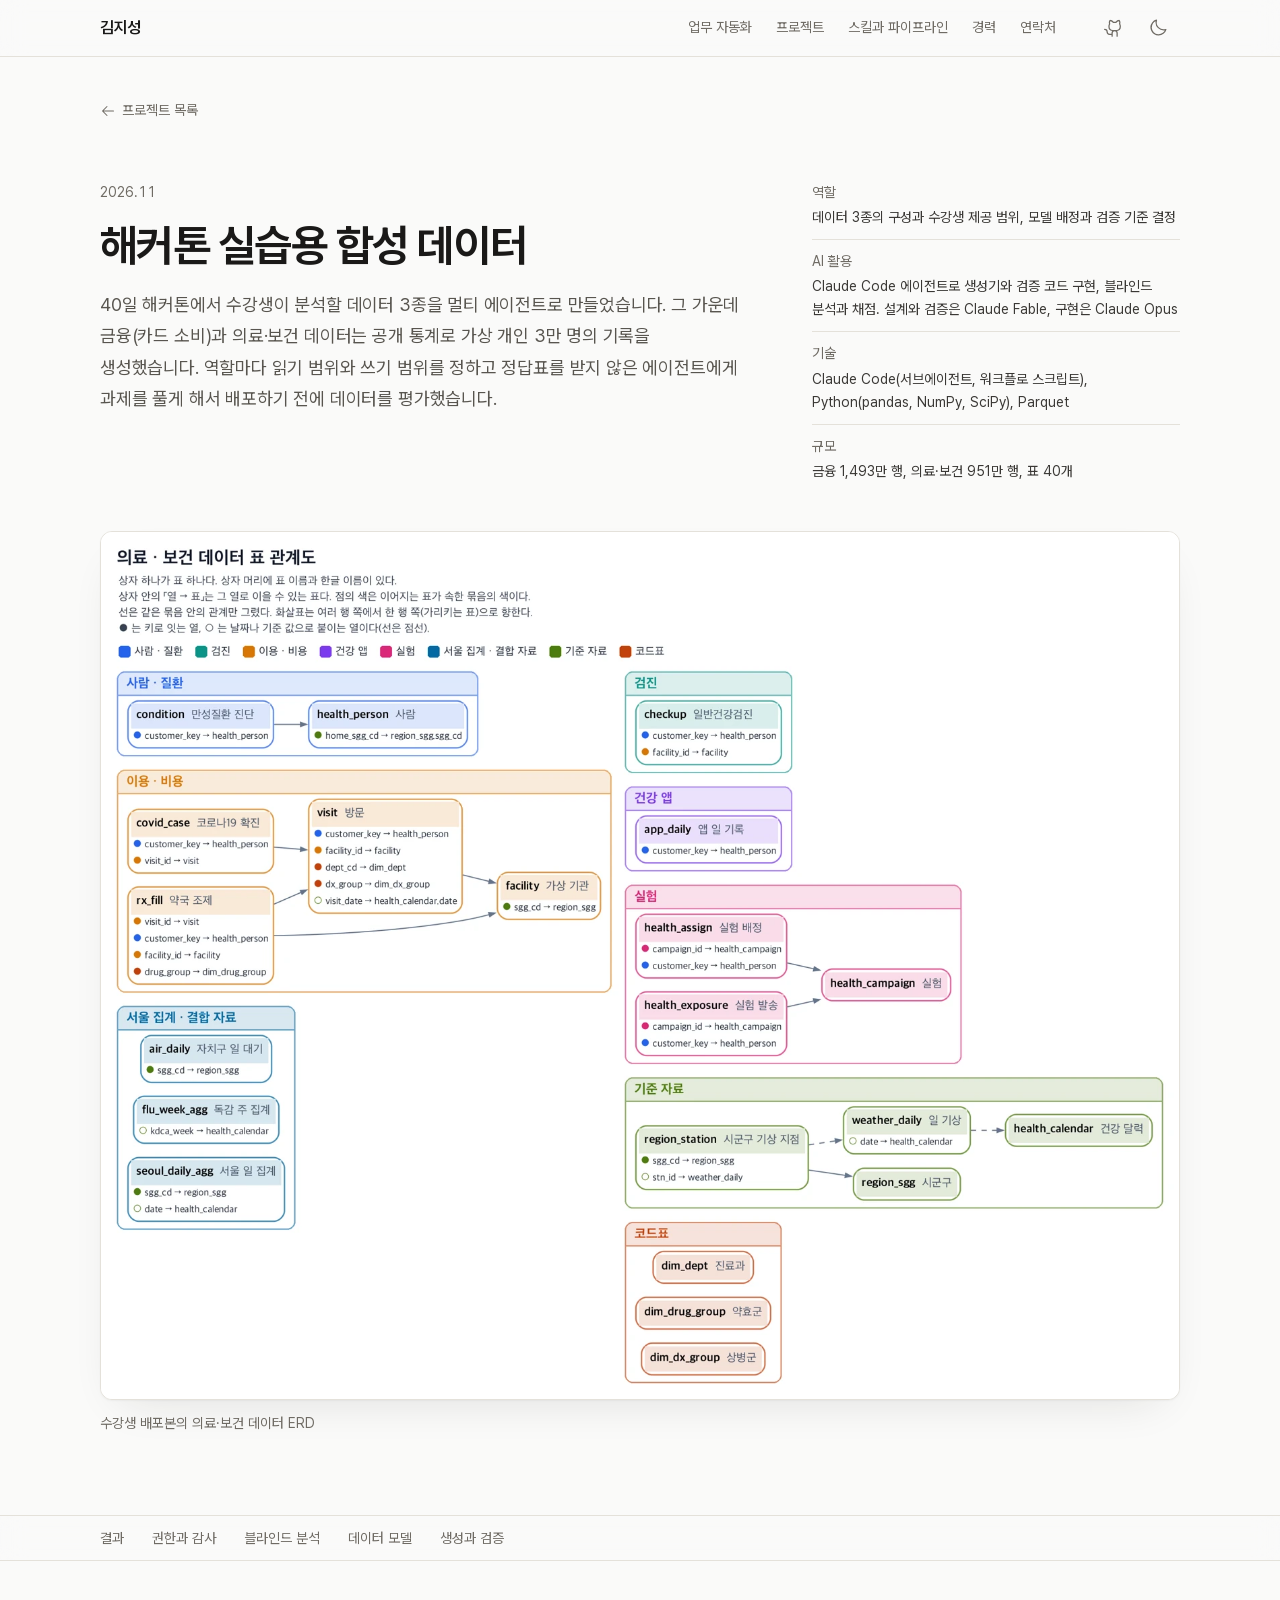
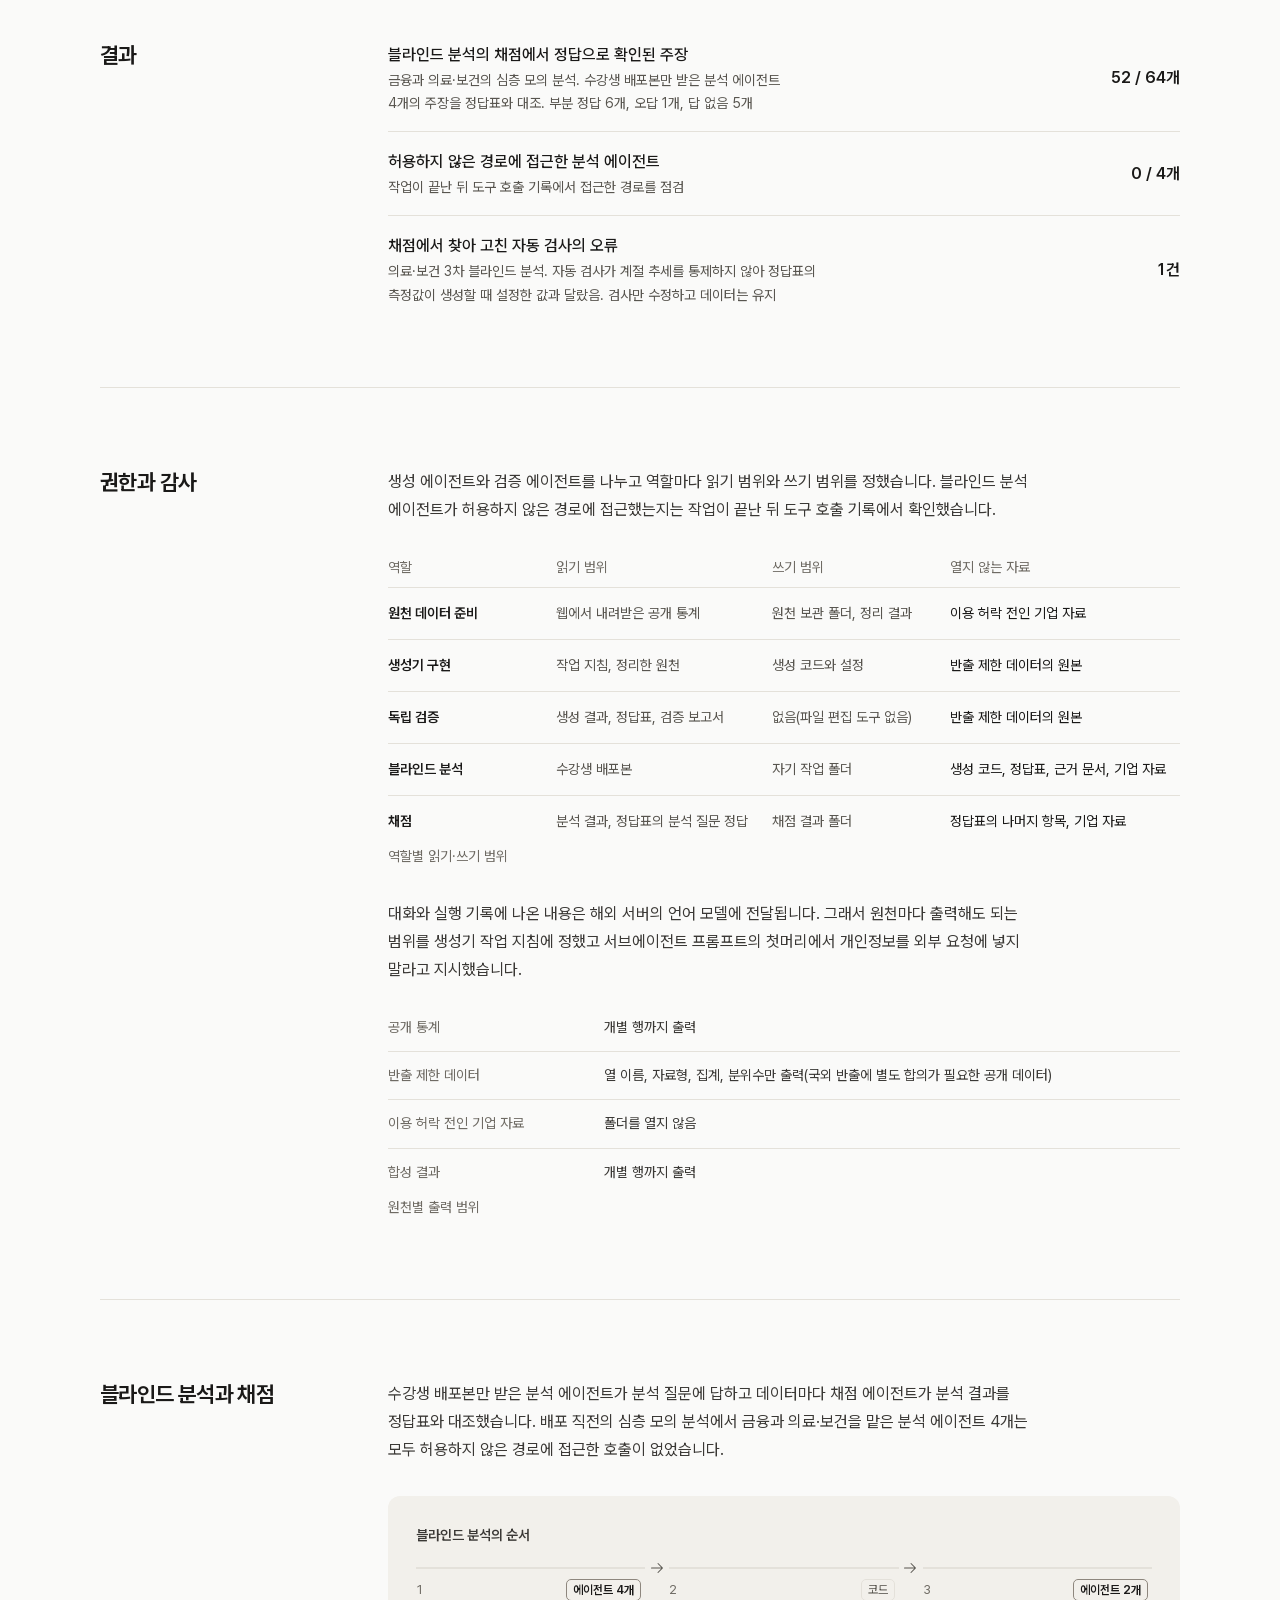
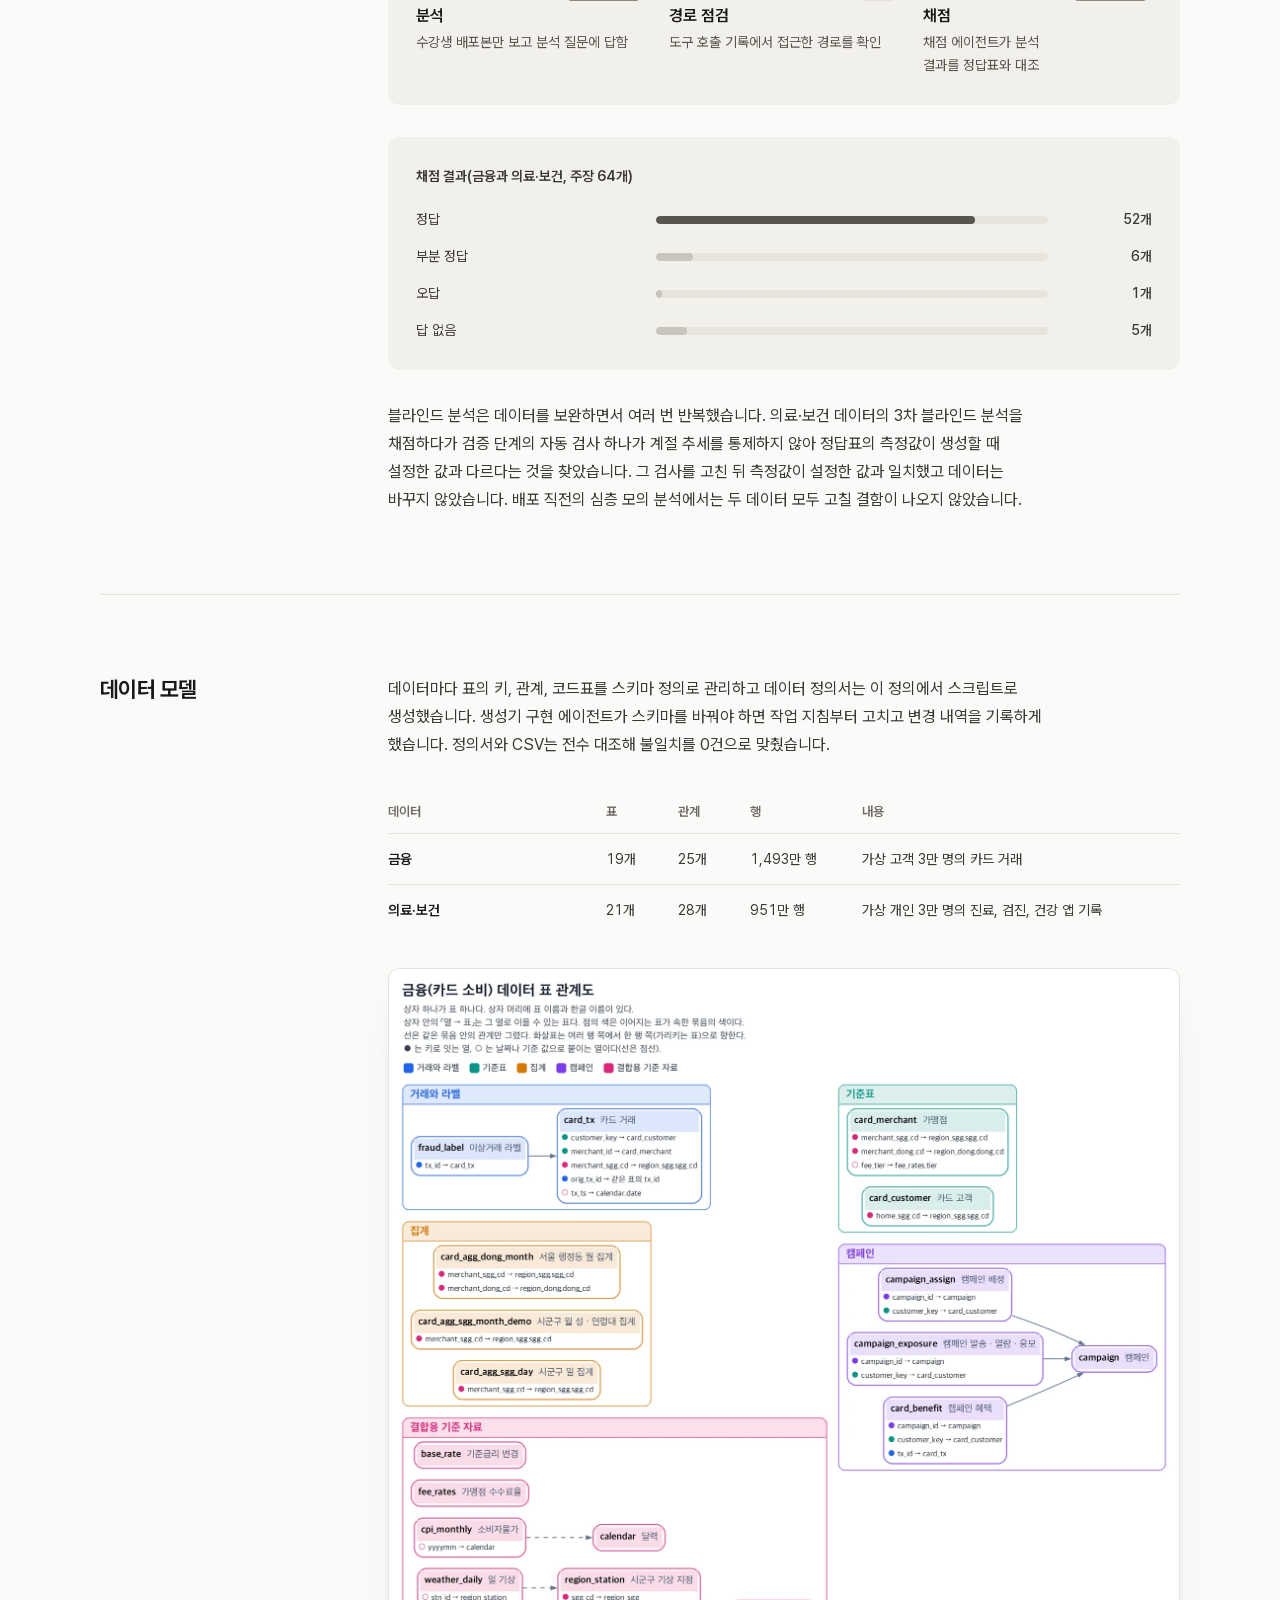
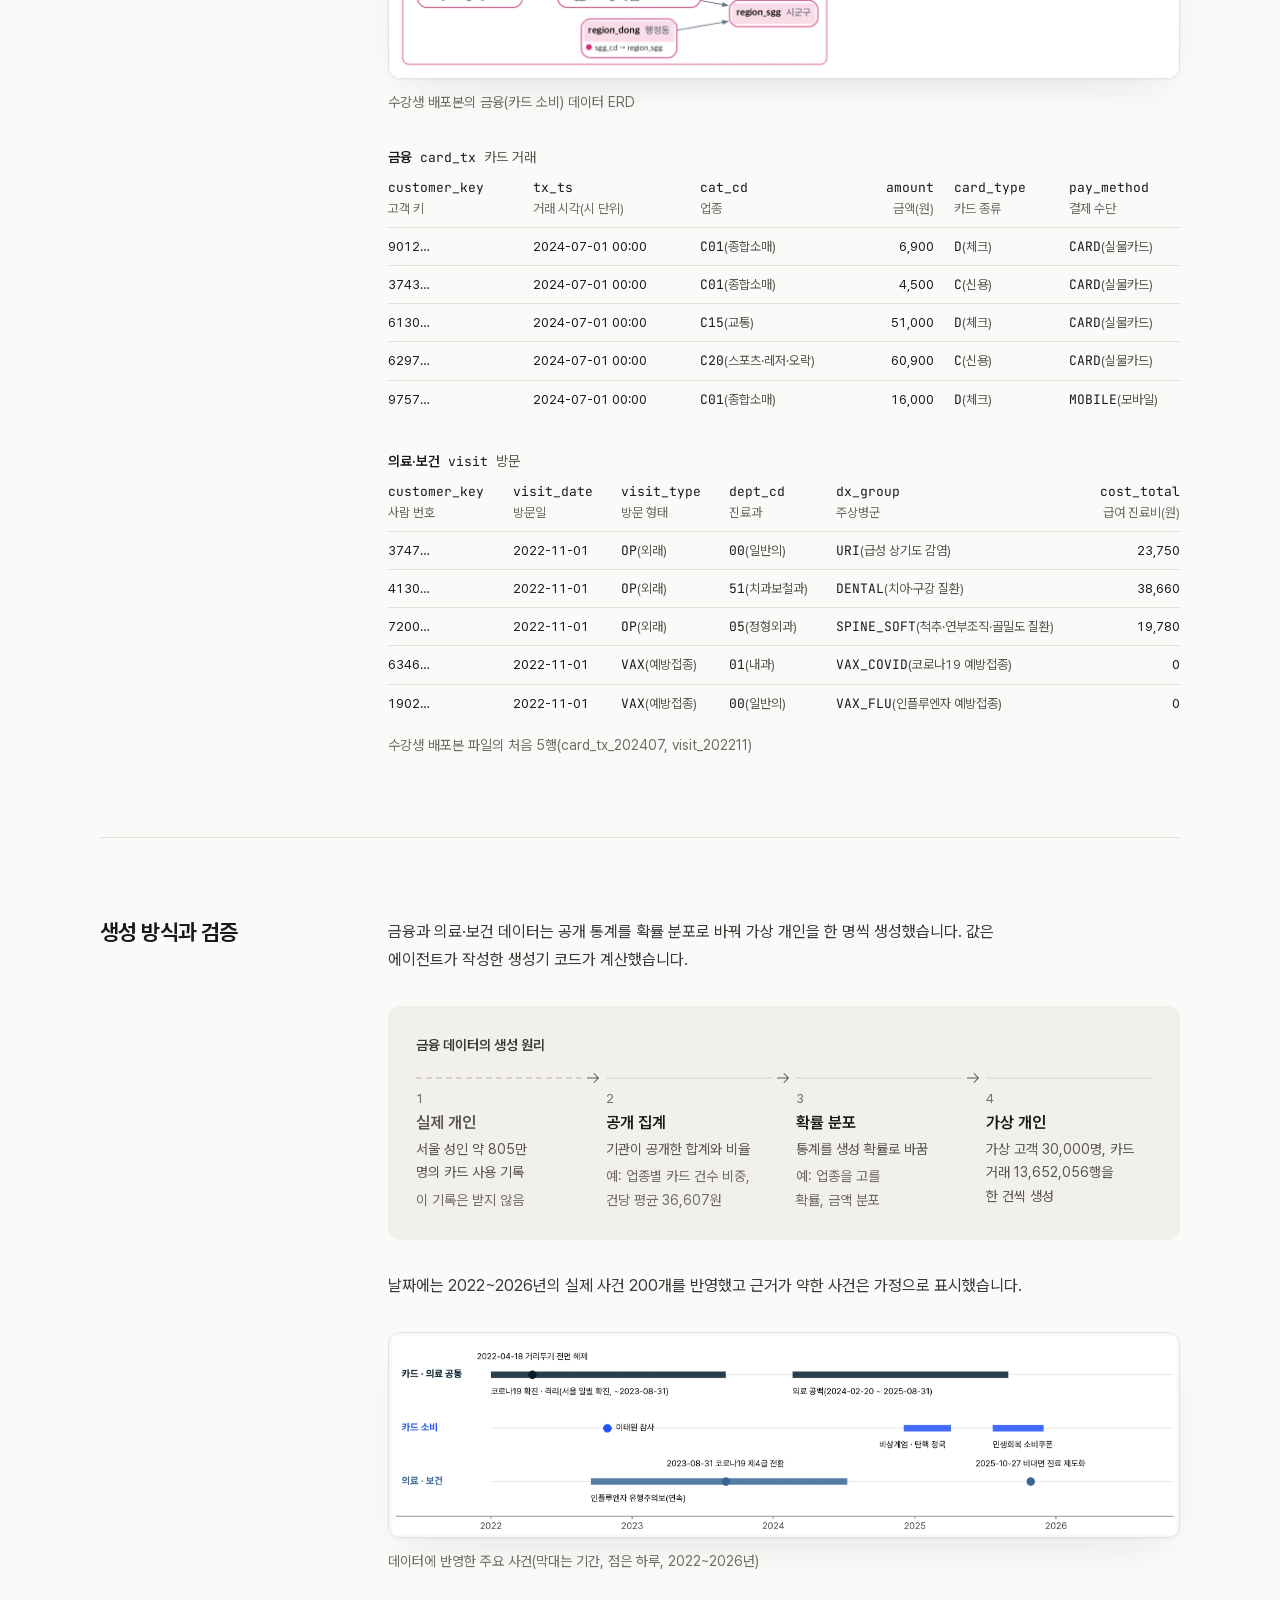
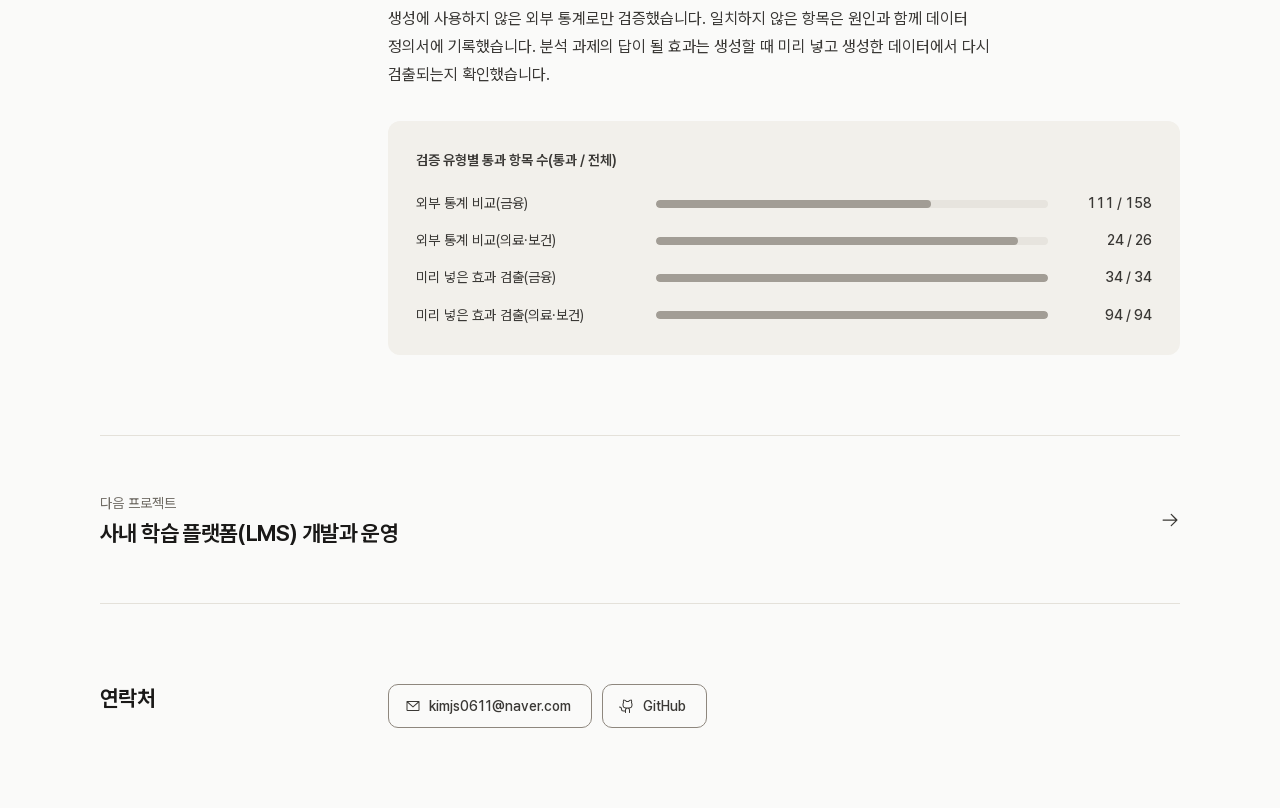
==== commit f57a428c: "Update site Co-Authored-By: Claude Fable 5.2 <noreply@anthropic.com>" ====
--- a/data.html
+++ b/data.html
@@ -4,7 +4,7 @@
     <meta charset="UTF-8" />
     <meta name="viewport" content="width=device-width, initial-scale=1" />
     <title>해커톤 실습용 합성 데이터 | 김지성 포트폴리오</title>
-    <link rel="preload" as="font" type="font/woff2" href="./assets/pretendard-var-CToblKmw.woff2" crossorigin />
+    <link rel="preload" as="font" type="font/woff2" href="./assets/pretendard-var-D80c-sCD.woff2" crossorigin />
     <meta
       name="description"
       content="해커톤용 데이터 3종을 멀티 에이전트 워크플로로 생성하고 검증한 사례입니다. 공개 통계로 만든 금융과 의료·보건 데이터로 역할별 읽기·쓰기 범위, 블라인드 분석과 채점, 데이터 모델을 다룹니다."
@@ -47,10 +47,10 @@
         }
       } catch (e) {}
     </script>
-    <script type="module" src="./assets/index-CleHFczk.js"></script>
-    <link rel="stylesheet" href="./assets/index-o4N0ABiC.css">
+    <script type="module" src="./assets/index-D8zmk-hH.js"></script>
+    <link rel="stylesheet" href="./assets/index-rsp0xRV1.css">
   </head>
   <body>
-    <div id="root" data-page="data"><link rel="preload" as="image" href="./media/data-erd-health.webp" fetchPriority="high"/><a href="#main" class="sr-only focus:not-sr-only focus:fixed focus:top-2 focus:left-2 focus:z-50 focus:rounded-md focus:bg-background focus:px-3 focus:py-2">본문으로 건너뛰기</a><header data-print="hide" class="sticky top-[env(safe-area-inset-top,0px)] z-40 border-b border-border bg-background/85 backdrop-blur-md"><div class="page flex h-14 items-center gap-6"><a href="./index.html" class="rounded-sm font-semibold tracking-tight text-foreground">김지성</a><nav aria-label="주요 구역" class="ml-auto hidden md:block"><ul class="flex items-center"><li><a href="./index.html#automation" class="flex h-11 items-center rounded-md px-3 type-small text-meta transition-colors hover:text-foreground">업무 자동화</a></li><li><a href="./index.html#projects" class="flex h-11 items-center rounded-md px-3 type-small text-meta transition-colors hover:text-foreground">프로젝트</a></li><li><a href="./index.html#tools" class="flex h-11 items-center rounded-md px-3 type-small text-meta transition-colors hover:text-foreground">스킬과 파이프라인</a></li><li><a href="./index.html#career" class="flex h-11 items-center rounded-md px-3 type-small text-meta transition-colors hover:text-foreground">경력</a></li><li><a href="#contact" class="flex h-11 items-center rounded-md px-3 type-small text-meta transition-colors hover:text-foreground">연락처</a></li></ul></nav><div class="ml-auto flex items-center md:ml-0"><a href="https://github.com/studio-js" target="_blank" rel="noreferrer" aria-label="GitHub 프로필⁠(새 창)" class="flex size-11 items-center justify-center rounded-md text-meta transition-colors hover:text-foreground"><svg xmlns="http://www.w3.org/2000/svg" width="1em" height="1em" fill="currentColor" viewBox="0 0 256 256" aria-hidden="true" class="size-5"><path d="M208.31,75.68A59.78,59.78,0,0,0,202.93,28,8,8,0,0,0,196,24a59.75,59.75,0,0,0-48,24H124A59.75,59.75,0,0,0,76,24a8,8,0,0,0-6.93,4,59.78,59.78,0,0,0-5.38,47.68A58.14,58.14,0,0,0,56,104v8a56.06,56.06,0,0,0,48.44,55.47A39.8,39.8,0,0,0,96,192v8H72a24,24,0,0,1-24-24A40,40,0,0,0,8,136a8,8,0,0,0,0,16,24,24,0,0,1,24,24,40,40,0,0,0,40,40H96v16a8,8,0,0,0,16,0V192a24,24,0,0,1,48,0v40a8,8,0,0,0,16,0V192a39.8,39.8,0,0,0-8.44-24.53A56.06,56.06,0,0,0,216,112v-8A58.14,58.14,0,0,0,208.31,75.68ZM200,112a40,40,0,0,1-40,40H112a40,40,0,0,1-40-40v-8a41.74,41.74,0,0,1,6.9-22.48A8,8,0,0,0,80,73.83a43.81,43.81,0,0,1,.79-33.58,43.88,43.88,0,0,1,32.32,20.06A8,8,0,0,0,119.82,64h32.35a8,8,0,0,0,6.74-3.69,43.87,43.87,0,0,1,32.32-20.06A43.81,43.81,0,0,1,192,73.83a8.09,8.09,0,0,0,1,7.65A41.72,41.72,0,0,1,200,104Z"></path></svg></a><button type="button" tabindex="0" data-slot="button" aria-label="어두운 화면으로 바꾸기" class="group/button inline-flex shrink-0 items-center justify-center rounded-lg border border-transparent bg-clip-padding text-sm font-medium whitespace-nowrap transition-[color,background-color,border-color,box-shadow,translate] outline-none select-none focus-visible:border-ring focus-visible:ring-3 focus-visible:ring-ring/50 active:not-aria-[haspopup]:translate-y-px disabled:pointer-events-none disabled:opacity-50 aria-invalid:border-destructive aria-invalid:ring-3 aria-invalid:ring-destructive/20 dark:aria-invalid:border-destructive/50 dark:aria-invalid:ring-destructive/40 [&amp;_svg]:pointer-events-none [&amp;_svg]:shrink-0 aria-expanded:bg-muted aria-expanded:text-foreground size-11 [&amp;_svg:not([class*=&#x27;size-&#x27;])]:size-5 text-meta hover:bg-transparent hover:text-foreground dark:hover:bg-transparent"><svg xmlns="http://www.w3.org/2000/svg" width="1em" height="1em" fill="currentColor" viewBox="0 0 256 256" aria-hidden="true"><path d="M233.54,142.23a8,8,0,0,0-8-2,88.08,88.08,0,0,1-109.8-109.8,8,8,0,0,0-10-10,104.84,104.84,0,0,0-52.91,37A104,104,0,0,0,136,224a103.09,103.09,0,0,0,62.52-20.88,104.84,104.84,0,0,0,37-52.91A8,8,0,0,0,233.54,142.23ZM188.9,190.34A88,88,0,0,1,65.66,67.11a89,89,0,0,1,31.4-26A106,106,0,0,0,96,56,104.11,104.11,0,0,0,200,160a106,106,0,0,0,14.92-1.06A89,89,0,0,1,188.9,190.34Z"></path></svg></button></div></div></header><main id="main"><section class="page pt-5 pb-14 lg:pt-8 lg:pb-20 lg:grid lg:grid-cols-[minmax(0,1fr)_23rem] lg:items-start lg:gap-x-18"><a href="./index.html#projects" data-print="hide" class="flex h-11 w-fit items-center gap-1.5 rounded-md type-small text-meta transition-colors hover:text-foreground lg:col-span-2"><svg xmlns="http://www.w3.org/2000/svg" width="1em" height="1em" fill="currentColor" viewBox="0 0 256 256" aria-hidden="true" class="size-4"><path d="M224,128a8,8,0,0,1-8,8H59.31l58.35,58.34a8,8,0,0,1-11.32,11.32l-72-72a8,8,0,0,1,0-11.32l72-72a8,8,0,0,1,11.32,11.32L59.31,120H216A8,8,0,0,1,224,128Z"></path></svg>프로젝트 목록</a><div class="mt-8 flex flex-col gap-4 lg:mt-12"><p class="type-small text-meta tabular-nums">2026.11</p><h1 class="type-display text-[clamp(1.75rem,1.1rem+2.6vw,2.75rem)]">해커톤 실습용 합성 데이터</h1><p class="measure type-lead text-muted-foreground">40일 해커톤에서 수강생이 분석할 데이터 3종을 멀티 에이전트로 만들었습니다. 그 가운데 금융⁠(카드 소비)⁠과 의료⁠·⁠보건 데이터는 공개 통계로 가상 개인 3만 명의 기록을 생성했습니다. 역할마다 읽기 범위와 쓰기 범위를 정하고 정답표를 받지 않은 에이전트에게 과제를 풀게 해서 배포하기 전에 데이터를 평가했습니다.</p></div><div class="mt-8 lg:col-span-2 lg:row-start-3 lg:mt-12"><figure data-avoid-break="true" class="flex flex-col gap-3"><button type="button" tabindex="0" data-base-ui-click-trigger="" id="base-ui-_R_1tcb_" aria-haspopup="dialog" aria-expanded="false" data-slot="dialog-trigger" aria-label="의료⁠·⁠보건 데이터 ERD 크게 보기" class="block w-full cursor-zoom-in frame"><img src="./media/data-erd-health.webp" alt="방문 표⁠(visit)⁠와 사람 표⁠(health_person)⁠를 중심으로 표 21개를 사람⁠·⁠질환, 검진, 이용⁠·⁠비용, 건강 앱, 실험, 서울 집계⁠·⁠결합 자료, 기준 자료, 코드표로 나누고 키로 이은 ERD." width="1600" height="1287" loading="eager" fetchPriority="high" decoding="async" class="block w-full bg-white dark:brightness-90 h-auto"/></button><figcaption class="type-small text-meta">수강생 배포본의 의료⁠·⁠보건 데이터 ERD</figcaption></figure></div><dl class="flex flex-col divide-y divide-border mt-8 max-w-[52rem] lg:col-start-2 lg:row-start-2 lg:mt-12 lg:max-w-none"><div class="grid gap-x-6 gap-y-0.5 py-3 first:pt-0 last:pb-0 sm:grid-cols-[8.5rem_1fr] lg:grid-cols-1 lg:py-2.5 lg:first:pt-0 lg:last:pb-0"><dt class="type-small text-meta">역할</dt><dd class="type-small">데이터 3종의 구성과 수강생 제공 범위, 모델 배정과 검증 기준 결정</dd></div><div class="grid gap-x-6 gap-y-0.5 py-3 first:pt-0 last:pb-0 sm:grid-cols-[8.5rem_1fr] lg:grid-cols-1 lg:py-2.5 lg:first:pt-0 lg:last:pb-0"><dt class="type-small text-meta">AI 활용</dt><dd class="type-small">Claude Code 에이전트로 생성기와 검증 코드 구현, 블라인드 분석과 채점. 설계와 검증은 Claude Fable, 구현은 Claude Opus</dd></div><div class="grid gap-x-6 gap-y-0.5 py-3 first:pt-0 last:pb-0 sm:grid-cols-[8.5rem_1fr] lg:grid-cols-1 lg:py-2.5 lg:first:pt-0 lg:last:pb-0"><dt class="type-small text-meta">기술</dt><dd class="type-small">Claude Code(서브에이전트, 워크플로 스크립트), Python(pandas, NumPy, SciPy), Parquet</dd></div><div class="grid gap-x-6 gap-y-0.5 py-3 first:pt-0 last:pb-0 sm:grid-cols-[8.5rem_1fr] lg:grid-cols-1 lg:py-2.5 lg:first:pt-0 lg:last:pb-0"><dt class="type-small text-meta">규모</dt><dd class="type-small">금융 1,493만 행, 의료⁠·⁠보건 951만 행, 표 40개</dd></div></dl></section><nav aria-label="이 화면의 구역" data-print="hide" class="sticky top-[calc(3.5rem+env(safe-area-inset-top,0px))] z-30 border-y border-border bg-background/85 backdrop-blur-md"><ul class="page flex gap-1 overflow-x-auto [mask-image:linear-gradient(to_right,black_85%,transparent)] sm:[mask-image:none]"><li class="shrink-0 first:[&amp;&gt;a]:pl-0"><a href="#results" class="flex h-11 items-center rounded-md px-3 type-small text-meta transition-colors hover:text-foreground">결과</a></li><li class="shrink-0 first:[&amp;&gt;a]:pl-0"><a href="#access" class="flex h-11 items-center rounded-md px-3 type-small text-meta transition-colors hover:text-foreground">권한과 감사</a></li><li class="shrink-0 first:[&amp;&gt;a]:pl-0"><a href="#blind" class="flex h-11 items-center rounded-md px-3 type-small text-meta transition-colors hover:text-foreground">블라인드 분석</a></li><li class="shrink-0 first:[&amp;&gt;a]:pl-0"><a href="#model" class="flex h-11 items-center rounded-md px-3 type-small text-meta transition-colors hover:text-foreground">데이터 모델</a></li><li class="shrink-0 first:[&amp;&gt;a]:pl-0"><a href="#generation" class="flex h-11 items-center rounded-md px-3 type-small text-meta transition-colors hover:text-foreground">생성과 검증</a></li></ul></nav><section id="results" class="page scroll-mt-28"><div class="grid gap-x-12 gap-y-7 border-t border-border py-14 lg:grid-cols-[15rem_minmax(0,1fr)] lg:py-20 [nav+section&gt;&amp;]:border-t-0"><div class="flex flex-col gap-2 lg:sticky lg:top-32 lg:self-start"><h2 class="type-section">결과</h2></div><div class="flex min-w-0 flex-col gap-8"><dl aria-label="합성 데이터의 결과" class="flex flex-col sm:grid sm:gap-x-2.5 sm:grid-cols-[minmax(0,1fr)_auto_auto_auto]"><div class="grid gap-y-1 border-t border-border py-4 first:border-t-0 first:pt-0 last:pb-0 sm:grid-cols-subgrid sm:items-center sm:col-span-4"><dt class="flex flex-col sm:pr-6"><span data-slot="name" class="flex flex-col sm:pr-6"><span class="font-medium text-foreground">블라인드 분석의 채점에서 정답으로 확인된 주장</span><span class="balance type-small text-muted-foreground">금융과 의료⁠·⁠보건의 심층 모의 분석. 수강생 배포본만 받은 분석 에이전트 4개의 주장을 정답표와 대조. 부분 정답 6개, 오답 1개, 답 없음 5개</span></span></dt><dd class="flex flex-wrap items-baseline gap-x-2.5 gap-y-0.5 tabular-nums sm:col-span-3 sm:grid sm:grid-cols-subgrid sm:items-center"><span class="font-semibold text-brand sm:col-start-3 sm:justify-self-end sm:text-right">52 / 64개</span></dd></div><div class="grid gap-y-1 border-t border-border py-4 first:border-t-0 first:pt-0 last:pb-0 sm:grid-cols-subgrid sm:items-center sm:col-span-4"><dt class="flex flex-col sm:pr-6"><span data-slot="name" class="flex flex-col sm:pr-6"><span class="font-medium text-foreground">허용하지 않은 경로를 연 분석 에이전트</span><span class="balance type-small text-muted-foreground">작업이 끝난 뒤 도구 호출 기록에서 연 경로를 점검</span></span></dt><dd class="flex flex-wrap items-baseline gap-x-2.5 gap-y-0.5 tabular-nums sm:col-span-3 sm:grid sm:grid-cols-subgrid sm:items-center"><span class="font-semibold text-brand sm:col-start-3 sm:justify-self-end sm:text-right">0 / 4개</span></dd></div><div class="grid gap-y-1 border-t border-border py-4 first:border-t-0 first:pt-0 last:pb-0 sm:grid-cols-subgrid sm:items-center sm:col-span-4"><dt class="flex flex-col sm:pr-6"><span data-slot="name" class="flex flex-col sm:pr-6"><span class="font-medium text-foreground">채점에서 찾아 고친 자동 검사의 오류</span><span class="balance type-small text-muted-foreground">의료⁠·⁠보건 3차 블라인드 분석. 자동 검사가 계절 추세를 통제하지 않아 정답표의 측정값이 생성할 때 설정한 값과 달랐음. 검사만 수정하고 데이터는 유지</span></span></dt><dd class="flex flex-wrap items-baseline gap-x-2.5 gap-y-0.5 tabular-nums sm:col-span-3 sm:grid sm:grid-cols-subgrid sm:items-center"><span class="font-semibold text-brand sm:col-start-3 sm:justify-self-end sm:text-right">1건</span></dd></div></dl></div></div></section><section id="access" class="page scroll-mt-28"><div class="grid gap-x-12 gap-y-7 border-t border-border py-14 lg:grid-cols-[15rem_minmax(0,1fr)] lg:py-20 [nav+section&gt;&amp;]:border-t-0"><div class="flex flex-col gap-2 lg:sticky lg:top-32 lg:self-start"><h2 class="type-section">권한과 감사</h2></div><div class="flex min-w-0 flex-col gap-8"><div class="flex measure flex-col gap-4"><p>생성 에이전트와 검증 에이전트를 나누고 역할마다 읽기 범위와 쓰기 범위를 정했습니다. 블라인드 분석 에이전트가 허용하지 않은 경로를 열었는지는 작업이 끝난 뒤 도구 호출 기록에서 확인했습니다.</p></div><figure data-avoid-break="true" class="flex flex-col gap-3"><div role="table" aria-label="역할별 읽기 범위, 쓰기 범위, 열지 않는 자료" class="flex flex-col type-small"><div role="rowgroup" class="max-sm:sr-only"><div role="row" class="grid border-b border-border text-meta pb-2 sm:grid-cols-[9rem_minmax(0,1fr)_minmax(0,0.8fr)_minmax(0,1.2fr)] sm:gap-x-6"><span role="columnheader">역할</span><span role="columnheader">읽기 범위</span><span role="columnheader">쓰기 범위</span><span role="columnheader">열지 않는 자료</span></div></div><div role="rowgroup" class="flex flex-col"><div role="row" class="grid gap-y-1 border-t border-border first:border-t-0 sm:items-baseline py-3.5 last:pb-0 max-sm:first:pt-0 sm:grid-cols-[9rem_minmax(0,1fr)_minmax(0,0.8fr)_minmax(0,1.2fr)] sm:gap-x-6"><span role="rowheader" class="font-semibold text-foreground">원천 데이터 준비</span><span role="cell" class="grid grid-cols-[5.5rem_1fr] gap-x-3 sm:block text-muted-foreground"><span aria-hidden="true" class="text-meta sm:hidden">읽기 범위</span><span>웹에서 내려받은 공개 통계</span></span><span role="cell" class="grid grid-cols-[5.5rem_1fr] gap-x-3 sm:block text-muted-foreground"><span aria-hidden="true" class="text-meta sm:hidden">쓰기 범위</span><span>원천 보관 폴더, 정리 결과</span></span><span role="cell" class="grid grid-cols-[5.5rem_1fr] gap-x-3 sm:block text-foreground"><span aria-hidden="true" class="text-meta sm:hidden">열지 않는 자료</span><span>이용 허락 전인 기업 자료</span></span></div><div role="row" class="grid gap-y-1 border-t border-border first:border-t-0 sm:items-baseline py-3.5 last:pb-0 max-sm:first:pt-0 sm:grid-cols-[9rem_minmax(0,1fr)_minmax(0,0.8fr)_minmax(0,1.2fr)] sm:gap-x-6"><span role="rowheader" class="font-semibold text-foreground">생성기 구현</span><span role="cell" class="grid grid-cols-[5.5rem_1fr] gap-x-3 sm:block text-muted-foreground"><span aria-hidden="true" class="text-meta sm:hidden">읽기 범위</span><span>작업 지침, 정리한 원천</span></span><span role="cell" class="grid grid-cols-[5.5rem_1fr] gap-x-3 sm:block text-muted-foreground"><span aria-hidden="true" class="text-meta sm:hidden">쓰기 범위</span><span>생성 코드와 설정</span></span><span role="cell" class="grid grid-cols-[5.5rem_1fr] gap-x-3 sm:block text-foreground"><span aria-hidden="true" class="text-meta sm:hidden">열지 않는 자료</span><span>반출 제한 데이터의 원본</span></span></div><div role="row" class="grid gap-y-1 border-t border-border first:border-t-0 sm:items-baseline py-3.5 last:pb-0 max-sm:first:pt-0 sm:grid-cols-[9rem_minmax(0,1fr)_minmax(0,0.8fr)_minmax(0,1.2fr)] sm:gap-x-6"><span role="rowheader" class="font-semibold text-foreground">독립 검증</span><span role="cell" class="grid grid-cols-[5.5rem_1fr] gap-x-3 sm:block text-muted-foreground"><span aria-hidden="true" class="text-meta sm:hidden">읽기 범위</span><span>생성 결과, 정답표, 검증 보고서</span></span><span role="cell" class="grid grid-cols-[5.5rem_1fr] gap-x-3 sm:block text-muted-foreground"><span aria-hidden="true" class="text-meta sm:hidden">쓰기 범위</span><span>없음⁠(파일 편집 도구 없음)</span></span><span role="cell" class="grid grid-cols-[5.5rem_1fr] gap-x-3 sm:block text-foreground"><span aria-hidden="true" class="text-meta sm:hidden">열지 않는 자료</span><span>반출 제한 데이터의 원본</span></span></div><div role="row" class="grid gap-y-1 border-t border-border first:border-t-0 sm:items-baseline py-3.5 last:pb-0 max-sm:first:pt-0 sm:grid-cols-[9rem_minmax(0,1fr)_minmax(0,0.8fr)_minmax(0,1.2fr)] sm:gap-x-6"><span role="rowheader" class="font-semibold text-foreground">블라인드 분석</span><span role="cell" class="grid grid-cols-[5.5rem_1fr] gap-x-3 sm:block text-muted-foreground"><span aria-hidden="true" class="text-meta sm:hidden">읽기 범위</span><span>수강생 배포본</span></span><span role="cell" class="grid grid-cols-[5.5rem_1fr] gap-x-3 sm:block text-muted-foreground"><span aria-hidden="true" class="text-meta sm:hidden">쓰기 범위</span><span>자기 작업 폴더</span></span><span role="cell" class="grid grid-cols-[5.5rem_1fr] gap-x-3 sm:block text-foreground"><span aria-hidden="true" class="text-meta sm:hidden">열지 않는 자료</span><span>생성 코드, 정답표, 근거 문서, 기업 자료</span></span></div><div role="row" class="grid gap-y-1 border-t border-border first:border-t-0 sm:items-baseline py-3.5 last:pb-0 max-sm:first:pt-0 sm:grid-cols-[9rem_minmax(0,1fr)_minmax(0,0.8fr)_minmax(0,1.2fr)] sm:gap-x-6"><span role="rowheader" class="font-semibold text-foreground">채점</span><span role="cell" class="grid grid-cols-[5.5rem_1fr] gap-x-3 sm:block text-muted-foreground"><span aria-hidden="true" class="text-meta sm:hidden">읽기 범위</span><span>분석 결과, 정답표의 분석 질문 정답</span></span><span role="cell" class="grid grid-cols-[5.5rem_1fr] gap-x-3 sm:block text-muted-foreground"><span aria-hidden="true" class="text-meta sm:hidden">쓰기 범위</span><span>채점 결과 폴더</span></span><span role="cell" class="grid grid-cols-[5.5rem_1fr] gap-x-3 sm:block text-foreground"><span aria-hidden="true" class="text-meta sm:hidden">열지 않는 자료</span><span>정답표의 나머지 항목, 기업 자료</span></span></div></div></div><figcaption class="type-small text-meta">역할별 읽기⁠·⁠쓰기 범위</figcaption></figure><div class="flex measure flex-col gap-4"><p>대화와 실행 기록에 나온 내용은 해외 서버의 언어 모델에 전달됩니다. 그래서 원천마다 출력해도 되는 범위를 생성기 작업 지침에 정했고 서브에이전트 프롬프트의 첫머리에서 개인정보를 외부 요청에 넣지 말라고 지시했습니다.</p></div><figure data-avoid-break="true" class="flex flex-col gap-3"><dl class="flex flex-col divide-y divide-border [&amp;&gt;div]:sm:grid-cols-[12rem_1fr]"><div class="grid gap-x-6 gap-y-0.5 py-3 first:pt-0 last:pb-0 sm:grid-cols-[8.5rem_1fr]"><dt class="type-small text-meta">공개 통계</dt><dd class="type-small">개별 행까지 출력</dd></div><div class="grid gap-x-6 gap-y-0.5 py-3 first:pt-0 last:pb-0 sm:grid-cols-[8.5rem_1fr]"><dt class="type-small text-meta">반출 제한 데이터</dt><dd class="type-small">열 이름, 자료형, 집계, 분위수만 출력⁠(국외 반출에 별도 합의가 필요한 공개 데이터)</dd></div><div class="grid gap-x-6 gap-y-0.5 py-3 first:pt-0 last:pb-0 sm:grid-cols-[8.5rem_1fr]"><dt class="type-small text-meta">이용 허락 전인 기업 자료</dt><dd class="type-small">폴더를 열지 않음</dd></div><div class="grid gap-x-6 gap-y-0.5 py-3 first:pt-0 last:pb-0 sm:grid-cols-[8.5rem_1fr]"><dt class="type-small text-meta">합성 결과</dt><dd class="type-small">개별 행까지 출력</dd></div></dl><figcaption class="type-small text-meta">원천별 출력 범위</figcaption></figure></div></div></section><section id="blind" class="page scroll-mt-28"><div class="grid gap-x-12 gap-y-7 border-t border-border py-14 lg:grid-cols-[15rem_minmax(0,1fr)] lg:py-20 [nav+section&gt;&amp;]:border-t-0"><div class="flex flex-col gap-2 lg:sticky lg:top-32 lg:self-start"><h2 class="type-section">블라인드 분석과 채점</h2></div><div class="flex min-w-0 flex-col gap-8"><div class="flex measure flex-col gap-4"><p>수강생 배포본만 받은 분석 에이전트가 분석 질문에 답하고 데이터마다 채점 에이전트가 분석 결과를 정답표와 대조했습니다. 배포 직전의 심층 모의 분석에서 금융과 의료⁠·⁠보건을 맡은 분석 에이전트 4개는 모두 허용하지 않은 경로를 연 호출이 없었습니다.</p></div><figure data-avoid-break="true" class="flex flex-col gap-3"><div class="flex flex-col gap-5 rounded-2xl bg-muted p-5 sm:p-7"><p class="balance type-small font-semibold">블라인드 분석의 순서</p><ol aria-label="블라인드 분석의 순서" class="grid gap-x-6 gap-y-3.5 sm:grid-cols-2 sm:gap-y-7 lg:grid-cols-3"><li class="relative flex min-w-0 flex-col gap-1 border-l-2 pl-3.5 sm:border-t-2 sm:border-l-0 sm:pt-2.5 sm:pr-1 sm:pl-0 border-border"><span class="flex items-baseline justify-between gap-2 type-label font-normal text-meta"><span class="tabular-nums">1</span><span class="rounded-[5px] border px-1.5 text-xs leading-5 whitespace-nowrap border-control font-semibold text-foreground">에이전트 4개</span></span><span class="leading-snug font-semibold text-foreground">분석</span><span class="balance text-muted-foreground type-small">수강생 배포본만 보고 분석 질문에 답함</span></li><li class="relative flex min-w-0 flex-col gap-1 border-l-2 pl-3.5 sm:border-t-2 sm:border-l-0 sm:pt-2.5 sm:pr-1 sm:pl-0 border-border"><svg xmlns="http://www.w3.org/2000/svg" width="1em" height="1em" fill="currentColor" viewBox="0 0 256 256" aria-hidden="true" class="absolute -top-px -left-[1.3rem] hidden size-4 -translate-y-1/2 text-muted-foreground lg:block lg:[li:nth-child(3n+1)&gt;&amp;]:hidden"><path d="M221.66,133.66l-72,72a8,8,0,0,1-11.32-11.32L196.69,136H40a8,8,0,0,1,0-16H196.69L138.34,61.66a8,8,0,0,1,11.32-11.32l72,72A8,8,0,0,1,221.66,133.66Z"></path></svg><span class="flex items-baseline justify-between gap-2 type-label font-normal text-meta"><span class="tabular-nums">2</span><span class="rounded-[5px] border px-1.5 text-xs leading-5 whitespace-nowrap border-border text-muted-foreground">코드</span></span><span class="leading-snug font-semibold text-foreground">경로 점검</span><span class="balance text-muted-foreground type-small">도구 호출 기록에서 연 경로를 확인</span></li><li class="relative flex min-w-0 flex-col gap-1 border-l-2 pl-3.5 sm:border-t-2 sm:border-l-0 sm:pt-2.5 sm:pr-1 sm:pl-0 border-border"><svg xmlns="http://www.w3.org/2000/svg" width="1em" height="1em" fill="currentColor" viewBox="0 0 256 256" aria-hidden="true" class="absolute -top-px -left-[1.3rem] hidden size-4 -translate-y-1/2 text-muted-foreground lg:block lg:[li:nth-child(3n+1)&gt;&amp;]:hidden"><path d="M221.66,133.66l-72,72a8,8,0,0,1-11.32-11.32L196.69,136H40a8,8,0,0,1,0-16H196.69L138.34,61.66a8,8,0,0,1,11.32-11.32l72,72A8,8,0,0,1,221.66,133.66Z"></path></svg><span class="flex items-baseline justify-between gap-2 type-label font-normal text-meta"><span class="tabular-nums">3</span><span class="rounded-[5px] border px-1.5 text-xs leading-5 whitespace-nowrap border-control font-semibold text-foreground">에이전트 2개</span></span><span class="leading-snug font-semibold text-foreground">채점</span><span class="balance text-muted-foreground type-small">채점 에이전트가 분석 결과를 정답표와 대조</span></li></ol></div></figure><figure data-avoid-break="true" class="flex flex-col gap-3"><div class="flex flex-col gap-5 rounded-2xl bg-muted p-5 sm:p-7"><p class="balance type-small font-semibold">채점 결과⁠(금융과 의료⁠·⁠보건, 주장 64개)</p><ul aria-label="블라인드 분석의 채점 결과" class="flex flex-col gap-3.5"><li title="정답: 52개" class="grid grid-cols-[1fr_auto] items-baseline gap-x-4 gap-y-1.5 sm:grid-cols-[minmax(9rem,14rem)_1fr_5.5rem] sm:items-center"><span class="type-small">정답</span><span aria-hidden="true" class="order-last col-span-2 block h-2 overflow-hidden rounded-[4px] bg-track sm:order-none sm:col-span-1"><span class="block h-full rounded-[4px] bg-brand-mark" style="width:81.25%"></span></span><span class="text-right type-small font-medium tabular-nums">52개</span></li><li title="부분 정답: 6개" class="grid grid-cols-[1fr_auto] items-baseline gap-x-4 gap-y-1.5 sm:grid-cols-[minmax(9rem,14rem)_1fr_5.5rem] sm:items-center"><span class="type-small">부분 정답</span><span aria-hidden="true" class="order-last col-span-2 block h-2 overflow-hidden rounded-[4px] bg-track sm:order-none sm:col-span-1"><span class="block h-full rounded-[4px] bg-mark" style="width:9.375%"></span></span><span class="text-right type-small font-medium tabular-nums">6개</span></li><li title="오답: 1개" class="grid grid-cols-[1fr_auto] items-baseline gap-x-4 gap-y-1.5 sm:grid-cols-[minmax(9rem,14rem)_1fr_5.5rem] sm:items-center"><span class="type-small">오답</span><span aria-hidden="true" class="order-last col-span-2 block h-2 overflow-hidden rounded-[4px] bg-track sm:order-none sm:col-span-1"><span class="block h-full rounded-[4px] bg-mark" style="width:1.5625%"></span></span><span class="text-right type-small font-medium tabular-nums">1개</span></li><li title="답 없음: 5개" class="grid grid-cols-[1fr_auto] items-baseline gap-x-4 gap-y-1.5 sm:grid-cols-[minmax(9rem,14rem)_1fr_5.5rem] sm:items-center"><span class="type-small">답 없음</span><span aria-hidden="true" class="order-last col-span-2 block h-2 overflow-hidden rounded-[4px] bg-track sm:order-none sm:col-span-1"><span class="block h-full rounded-[4px] bg-mark" style="width:7.8125%"></span></span><span class="text-right type-small font-medium tabular-nums">5개</span></li></ul></div></figure><div class="flex measure flex-col gap-4"><p>블라인드 분석은 데이터를 보완하면서 여러 번 반복했습니다. 의료⁠·⁠보건 데이터의 3차 블라인드 분석을 채점하다가 검증 단계의 자동 검사 하나가 계절 추세를 통제하지 않아 정답표의 측정값이 생성할 때 설정한 값과 다르다는 것을 찾았습니다. 그 검사를 고친 뒤 측정값이 설정한 값과 일치했고 데이터는 바꾸지 않았습니다. 배포 직전의 심층 모의 분석에서는 두 데이터 모두 고칠 결함이 나오지 않았습니다.</p></div></div></div></section><section id="model" class="page scroll-mt-28"><div class="grid gap-x-12 gap-y-7 border-t border-border py-14 lg:grid-cols-[15rem_minmax(0,1fr)] lg:py-20 [nav+section&gt;&amp;]:border-t-0"><div class="flex flex-col gap-2 lg:sticky lg:top-32 lg:self-start"><h2 class="type-section">데이터 모델</h2></div><div class="flex min-w-0 flex-col gap-8"><div class="flex measure flex-col gap-4"><p>데이터마다 표의 키, 관계, 코드표를 스키마 정의로 관리하고 데이터 정의서는 이 정의에서 스크립트로 생성했습니다. 생성기 구현 에이전트가 스키마를 바꿔야 하면 작업 지침부터 고치고 변경 내역을 기록하게 했습니다. 정의서와 CSV는 전수 대조해 불일치를 0건으로 맞췄습니다.</p></div><div data-slot="table-container" role="region" aria-label="공개 통계로 만든 금융과 의료⁠·⁠보건 데이터의 표, 관계, 행" tabindex="0" class="relative w-full overflow-x-auto"><table data-slot="table" class="w-full caption-bottom text-sm leading-relaxed"><thead data-slot="table-header" class="[&amp;_tr]:border-b"><tr data-slot="table-row" class="border-b"><th data-slot="table-head" class="px-3 py-2.5 text-left align-bottom text-[0.8125rem] font-semibold text-meta first:pl-0 last:pr-0 md:w-[26%]">데이터</th><th data-slot="table-head" class="px-3 py-2.5 text-left align-bottom text-[0.8125rem] font-semibold text-meta first:pl-0 last:pr-0 md:w-[4.5rem]">표</th><th data-slot="table-head" class="px-3 py-2.5 text-left align-bottom text-[0.8125rem] font-semibold text-meta first:pl-0 last:pr-0 md:w-[4.5rem]">관계</th><th data-slot="table-head" class="px-3 py-2.5 text-left align-bottom text-[0.8125rem] font-semibold text-meta first:pl-0 last:pr-0 md:w-[7rem]">행</th><th data-slot="table-head" class="px-3 py-2.5 text-left align-bottom text-[0.8125rem] font-semibold text-meta first:pl-0 last:pr-0 max-sm:hidden">내용</th></tr></thead><tbody data-slot="table-body" class="[&amp;_tr:last-child]:border-0"><tr data-slot="table-row" class="border-b"><td data-slot="table-cell" class="px-3 py-3.5 first:pl-0 last:pr-0 align-top font-semibold text-foreground">금융<span class="mt-0.5 block font-normal text-muted-foreground sm:hidden">가상 고객 3만 명의 카드 거래</span></td><td data-slot="table-cell" class="px-3 py-3.5 first:pl-0 last:pr-0 align-top whitespace-nowrap tabular-nums">19개</td><td data-slot="table-cell" class="px-3 py-3.5 first:pl-0 last:pr-0 align-top whitespace-nowrap tabular-nums">25개</td><td data-slot="table-cell" class="px-3 py-3.5 first:pl-0 last:pr-0 align-top whitespace-nowrap tabular-nums">1,493만 행</td><td data-slot="table-cell" class="px-3 py-3.5 first:pl-0 last:pr-0 align-top max-sm:hidden">가상 고객 3만 명의 카드 거래</td></tr><tr data-slot="table-row" class="border-b"><td data-slot="table-cell" class="px-3 py-3.5 first:pl-0 last:pr-0 align-top font-semibold text-foreground">의료⁠·⁠보건<span class="mt-0.5 block font-normal text-muted-foreground sm:hidden">가상 개인 3만 명의 진료, 검진, 건강 앱 기록</span></td><td data-slot="table-cell" class="px-3 py-3.5 first:pl-0 last:pr-0 align-top whitespace-nowrap tabular-nums">21개</td><td data-slot="table-cell" class="px-3 py-3.5 first:pl-0 last:pr-0 align-top whitespace-nowrap tabular-nums">28개</td><td data-slot="table-cell" class="px-3 py-3.5 first:pl-0 last:pr-0 align-top whitespace-nowrap tabular-nums">951만 행</td><td data-slot="table-cell" class="px-3 py-3.5 first:pl-0 last:pr-0 align-top max-sm:hidden">가상 개인 3만 명의 진료, 검진, 건강 앱 기록</td></tr></tbody></table></div><figure data-avoid-break="true" class="flex flex-col gap-3"><button type="button" tabindex="0" data-base-ui-click-trigger="" id="base-ui-_R_7lpj_" aria-haspopup="dialog" aria-expanded="false" data-slot="dialog-trigger" aria-label="금융⁠(카드 소비) 데이터 ERD 크게 보기" class="block w-full cursor-zoom-in frame"><img src="./media/data-erd-card.webp" alt="카드 거래 표⁠(card_tx)⁠를 중심으로 표 19개를 거래와 라벨, 기준표, 집계, 캠페인, 결합용 기준 자료로 나누고 키로 이은 ERD." width="1600" height="1435" loading="lazy" decoding="async" class="block w-full bg-white dark:brightness-90 h-auto"/></button><figcaption class="type-small text-meta">수강생 배포본의 금융⁠(카드 소비) 데이터 ERD</figcaption></figure><figure data-avoid-break="true" class="flex flex-col gap-3"><div class="flex flex-col gap-8"><div class="flex min-w-0 flex-col gap-2"><p class="flex flex-wrap items-baseline gap-x-2 type-small"><span class="font-semibold text-foreground">금융</span><code class="font-mono text-[0.8125rem] text-foreground">card_tx</code><span class="text-muted-foreground">카드 거래</span></p><div role="region" aria-label="금융 데이터 card_tx 표의 처음 5행" tabindex="0" class="max-w-full overflow-x-auto rounded-sm"><table class="w-full min-w-max text-[0.8125rem] leading-relaxed"><thead><tr class="border-b border-border text-left align-bottom"><th scope="col" class="pr-5 pb-2 font-normal last:pr-0"><code class="block font-mono text-foreground">customer_key</code><span class="block text-meta">고객 키</span></th><th scope="col" class="pr-5 pb-2 font-normal last:pr-0"><code class="block font-mono text-foreground">tx_ts</code><span class="block text-meta">거래 시각⁠(시 단위)</span></th><th scope="col" class="pr-5 pb-2 font-normal last:pr-0"><code class="block font-mono text-foreground">cat_cd</code><span class="block text-meta">업종</span></th><th scope="col" class="pr-5 pb-2 font-normal last:pr-0 text-right"><code class="block font-mono text-foreground">amount</code><span class="block text-meta">금액⁠(원)</span></th><th scope="col" class="pr-5 pb-2 font-normal last:pr-0"><code class="block font-mono text-foreground">card_type</code><span class="block text-meta">카드 종류</span></th><th scope="col" class="pr-5 pb-2 font-normal last:pr-0"><code class="block font-mono text-foreground">pay_method</code><span class="block text-meta">결제 수단</span></th></tr></thead><tbody class="divide-y divide-border"><tr class="align-baseline"><td class="py-2 pr-5 whitespace-nowrap text-foreground tabular-nums last:pr-0">9012…</td><td class="py-2 pr-5 whitespace-nowrap text-foreground tabular-nums last:pr-0">2024-07-01 00:00</td><td class="py-2 pr-5 whitespace-nowrap text-foreground tabular-nums last:pr-0"><code class="font-mono">C01</code><span class="text-muted-foreground">(<!-- -->종합소매<!-- -->)</span></td><td class="py-2 pr-5 whitespace-nowrap text-foreground tabular-nums last:pr-0 text-right">6,900</td><td class="py-2 pr-5 whitespace-nowrap text-foreground tabular-nums last:pr-0"><code class="font-mono">D</code><span class="text-muted-foreground">(<!-- -->체크<!-- -->)</span></td><td class="py-2 pr-5 whitespace-nowrap text-foreground tabular-nums last:pr-0"><code class="font-mono">CARD</code><span class="text-muted-foreground">(<!-- -->실물카드<!-- -->)</span></td></tr><tr class="align-baseline"><td class="py-2 pr-5 whitespace-nowrap text-foreground tabular-nums last:pr-0">3743…</td><td class="py-2 pr-5 whitespace-nowrap text-foreground tabular-nums last:pr-0">2024-07-01 00:00</td><td class="py-2 pr-5 whitespace-nowrap text-foreground tabular-nums last:pr-0"><code class="font-mono">C01</code><span class="text-muted-foreground">(<!-- -->종합소매<!-- -->)</span></td><td class="py-2 pr-5 whitespace-nowrap text-foreground tabular-nums last:pr-0 text-right">4,500</td><td class="py-2 pr-5 whitespace-nowrap text-foreground tabular-nums last:pr-0"><code class="font-mono">C</code><span class="text-muted-foreground">(<!-- -->신용<!-- -->)</span></td><td class="py-2 pr-5 whitespace-nowrap text-foreground tabular-nums last:pr-0"><code class="font-mono">CARD</code><span class="text-muted-foreground">(<!-- -->실물카드<!-- -->)</span></td></tr><tr class="align-baseline"><td class="py-2 pr-5 whitespace-nowrap text-foreground tabular-nums last:pr-0">6130…</td><td class="py-2 pr-5 whitespace-nowrap text-foreground tabular-nums last:pr-0">2024-07-01 00:00</td><td class="py-2 pr-5 whitespace-nowrap text-foreground tabular-nums last:pr-0"><code class="font-mono">C15</code><span class="text-muted-foreground">(<!-- -->교통<!-- -->)</span></td><td class="py-2 pr-5 whitespace-nowrap text-foreground tabular-nums last:pr-0 text-right">51,000</td><td class="py-2 pr-5 whitespace-nowrap text-foreground tabular-nums last:pr-0"><code class="font-mono">D</code><span class="text-muted-foreground">(<!-- -->체크<!-- -->)</span></td><td class="py-2 pr-5 whitespace-nowrap text-foreground tabular-nums last:pr-0"><code class="font-mono">CARD</code><span class="text-muted-foreground">(<!-- -->실물카드<!-- -->)</span></td></tr><tr class="align-baseline"><td class="py-2 pr-5 whitespace-nowrap text-foreground tabular-nums last:pr-0">6297…</td><td class="py-2 pr-5 whitespace-nowrap text-foreground tabular-nums last:pr-0">2024-07-01 00:00</td><td class="py-2 pr-5 whitespace-nowrap text-foreground tabular-nums last:pr-0"><code class="font-mono">C20</code><span class="text-muted-foreground">(<!-- -->스포츠⁠·⁠레저⁠·⁠오락<!-- -->)</span></td><td class="py-2 pr-5 whitespace-nowrap text-foreground tabular-nums last:pr-0 text-right">60,900</td><td class="py-2 pr-5 whitespace-nowrap text-foreground tabular-nums last:pr-0"><code class="font-mono">C</code><span class="text-muted-foreground">(<!-- -->신용<!-- -->)</span></td><td class="py-2 pr-5 whitespace-nowrap text-foreground tabular-nums last:pr-0"><code class="font-mono">CARD</code><span class="text-muted-foreground">(<!-- -->실물카드<!-- -->)</span></td></tr><tr class="align-baseline"><td class="py-2 pr-5 whitespace-nowrap text-foreground tabular-nums last:pr-0">9757…</td><td class="py-2 pr-5 whitespace-nowrap text-foreground tabular-nums last:pr-0">2024-07-01 00:00</td><td class="py-2 pr-5 whitespace-nowrap text-foreground tabular-nums last:pr-0"><code class="font-mono">C01</code><span class="text-muted-foreground">(<!-- -->종합소매<!-- -->)</span></td><td class="py-2 pr-5 whitespace-nowrap text-foreground tabular-nums last:pr-0 text-right">16,000</td><td class="py-2 pr-5 whitespace-nowrap text-foreground tabular-nums last:pr-0"><code class="font-mono">D</code><span class="text-muted-foreground">(<!-- -->체크<!-- -->)</span></td><td class="py-2 pr-5 whitespace-nowrap text-foreground tabular-nums last:pr-0"><code class="font-mono">MOBILE</code><span class="text-muted-foreground">(<!-- -->모바일<!-- -->)</span></td></tr></tbody></table></div></div><div class="flex min-w-0 flex-col gap-2"><p class="flex flex-wrap items-baseline gap-x-2 type-small"><span class="font-semibold text-foreground">의료⁠·⁠보건</span><code class="font-mono text-[0.8125rem] text-foreground">visit</code><span class="text-muted-foreground">방문</span></p><div role="region" aria-label="의료⁠·⁠보건 데이터 visit 표의 처음 5행" tabindex="0" class="max-w-full overflow-x-auto rounded-sm"><table class="w-full min-w-max text-[0.8125rem] leading-relaxed"><thead><tr class="border-b border-border text-left align-bottom"><th scope="col" class="pr-5 pb-2 font-normal last:pr-0"><code class="block font-mono text-foreground">customer_key</code><span class="block text-meta">사람 번호</span></th><th scope="col" class="pr-5 pb-2 font-normal last:pr-0"><code class="block font-mono text-foreground">visit_date</code><span class="block text-meta">방문일</span></th><th scope="col" class="pr-5 pb-2 font-normal last:pr-0"><code class="block font-mono text-foreground">visit_type</code><span class="block text-meta">방문 형태</span></th><th scope="col" class="pr-5 pb-2 font-normal last:pr-0"><code class="block font-mono text-foreground">dept_cd</code><span class="block text-meta">진료과</span></th><th scope="col" class="pr-5 pb-2 font-normal last:pr-0"><code class="block font-mono text-foreground">dx_group</code><span class="block text-meta">주상병군</span></th><th scope="col" class="pr-5 pb-2 font-normal last:pr-0 text-right"><code class="block font-mono text-foreground">cost_total</code><span class="block text-meta">급여 진료비⁠(원)</span></th></tr></thead><tbody class="divide-y divide-border"><tr class="align-baseline"><td class="py-2 pr-5 whitespace-nowrap text-foreground tabular-nums last:pr-0">3747…</td><td class="py-2 pr-5 whitespace-nowrap text-foreground tabular-nums last:pr-0">2022-11-01</td><td class="py-2 pr-5 whitespace-nowrap text-foreground tabular-nums last:pr-0"><code class="font-mono">OP</code><span class="text-muted-foreground">(<!-- -->외래<!-- -->)</span></td><td class="py-2 pr-5 whitespace-nowrap text-foreground tabular-nums last:pr-0"><code class="font-mono">00</code><span class="text-muted-foreground">(<!-- -->일반의<!-- -->)</span></td><td class="py-2 pr-5 whitespace-nowrap text-foreground tabular-nums last:pr-0"><code class="font-mono">URI</code><span class="text-muted-foreground">(<!-- -->급성 상기도 감염<!-- -->)</span></td><td class="py-2 pr-5 whitespace-nowrap text-foreground tabular-nums last:pr-0 text-right">23,750</td></tr><tr class="align-baseline"><td class="py-2 pr-5 whitespace-nowrap text-foreground tabular-nums last:pr-0">4130…</td><td class="py-2 pr-5 whitespace-nowrap text-foreground tabular-nums last:pr-0">2022-11-01</td><td class="py-2 pr-5 whitespace-nowrap text-foreground tabular-nums last:pr-0"><code class="font-mono">OP</code><span class="text-muted-foreground">(<!-- -->외래<!-- -->)</span></td><td class="py-2 pr-5 whitespace-nowrap text-foreground tabular-nums last:pr-0"><code class="font-mono">51</code><span class="text-muted-foreground">(<!-- -->치과보철과<!-- -->)</span></td><td class="py-2 pr-5 whitespace-nowrap text-foreground tabular-nums last:pr-0"><code class="font-mono">DENTAL</code><span class="text-muted-foreground">(<!-- -->치아⁠·⁠구강 질환<!-- -->)</span></td><td class="py-2 pr-5 whitespace-nowrap text-foreground tabular-nums last:pr-0 text-right">38,660</td></tr><tr class="align-baseline"><td class="py-2 pr-5 whitespace-nowrap text-foreground tabular-nums last:pr-0">7200…</td><td class="py-2 pr-5 whitespace-nowrap text-foreground tabular-nums last:pr-0">2022-11-01</td><td class="py-2 pr-5 whitespace-nowrap text-foreground tabular-nums last:pr-0"><code class="font-mono">OP</code><span class="text-muted-foreground">(<!-- -->외래<!-- -->)</span></td><td class="py-2 pr-5 whitespace-nowrap text-foreground tabular-nums last:pr-0"><code class="font-mono">05</code><span class="text-muted-foreground">(<!-- -->정형외과<!-- -->)</span></td><td class="py-2 pr-5 whitespace-nowrap text-foreground tabular-nums last:pr-0"><code class="font-mono">SPINE_SOFT</code><span class="text-muted-foreground">(<!-- -->척추⁠·⁠연부조직⁠·⁠골밀도 질환<!-- -->)</span></td><td class="py-2 pr-5 whitespace-nowrap text-foreground tabular-nums last:pr-0 text-right">19,780</td></tr><tr class="align-baseline"><td class="py-2 pr-5 whitespace-nowrap text-foreground tabular-nums last:pr-0">6346…</td><td class="py-2 pr-5 whitespace-nowrap text-foreground tabular-nums last:pr-0">2022-11-01</td><td class="py-2 pr-5 whitespace-nowrap text-foreground tabular-nums last:pr-0"><code class="font-mono">VAX</code><span class="text-muted-foreground">(<!-- -->예방접종<!-- -->)</span></td><td class="py-2 pr-5 whitespace-nowrap text-foreground tabular-nums last:pr-0"><code class="font-mono">01</code><span class="text-muted-foreground">(<!-- -->내과<!-- -->)</span></td><td class="py-2 pr-5 whitespace-nowrap text-foreground tabular-nums last:pr-0"><code class="font-mono">VAX_COVID</code><span class="text-muted-foreground">(<!-- -->코로나19 예방접종<!-- -->)</span></td><td class="py-2 pr-5 whitespace-nowrap text-foreground tabular-nums last:pr-0 text-right">0</td></tr><tr class="align-baseline"><td class="py-2 pr-5 whitespace-nowrap text-foreground tabular-nums last:pr-0">1902…</td><td class="py-2 pr-5 whitespace-nowrap text-foreground tabular-nums last:pr-0">2022-11-01</td><td class="py-2 pr-5 whitespace-nowrap text-foreground tabular-nums last:pr-0"><code class="font-mono">VAX</code><span class="text-muted-foreground">(<!-- -->예방접종<!-- -->)</span></td><td class="py-2 pr-5 whitespace-nowrap text-foreground tabular-nums last:pr-0"><code class="font-mono">00</code><span class="text-muted-foreground">(<!-- -->일반의<!-- -->)</span></td><td class="py-2 pr-5 whitespace-nowrap text-foreground tabular-nums last:pr-0"><code class="font-mono">VAX_FLU</code><span class="text-muted-foreground">(<!-- -->인플루엔자 예방접종<!-- -->)</span></td><td class="py-2 pr-5 whitespace-nowrap text-foreground tabular-nums last:pr-0 text-right">0</td></tr></tbody></table></div></div></div><figcaption class="type-small text-meta">수강생 배포본 파일의 처음 5행⁠(card_tx_202407, visit_202211)</figcaption></figure></div></div></section><section id="generation" class="page scroll-mt-28"><div class="grid gap-x-12 gap-y-7 border-t border-border py-14 lg:grid-cols-[15rem_minmax(0,1fr)] lg:py-20 [nav+section&gt;&amp;]:border-t-0"><div class="flex flex-col gap-2 lg:sticky lg:top-32 lg:self-start"><h2 class="type-section">생성 방식과 검증</h2></div><div class="flex min-w-0 flex-col gap-8"><div class="flex measure flex-col gap-4"><p>금융과 의료⁠·⁠보건 데이터는 공개 통계를 확률 분포로 바꿔 가상 개인을 한 명씩 생성했습니다. 값은 에이전트가 작성한 생성기 코드가 계산했습니다.</p></div><figure data-avoid-break="true" class="flex flex-col gap-3"><div class="flex flex-col gap-5 rounded-2xl bg-muted p-5 sm:p-7"><p class="balance type-small font-semibold">금융 데이터의 생성 원리</p><ol aria-label="금융 데이터의 생성 원리" class="grid gap-x-6 gap-y-3.5 sm:grid-cols-2 sm:gap-y-7 lg:grid-cols-4"><li class="relative flex min-w-0 flex-col gap-1 border-l-2 pl-3.5 sm:border-t-2 sm:border-l-0 sm:pt-2.5 sm:pr-1 sm:pl-0 border-dashed border-input text-muted-foreground"><span class="flex items-baseline justify-between gap-2 type-label font-normal text-meta"><span class="tabular-nums">1</span></span><span class="leading-snug font-semibold">실제 개인</span><span class="balance text-muted-foreground type-small">서울 성인 약 805만 명의 카드 사용 기록<span class="mt-1 block text-meta">이 기록은 받지 않음</span></span></li><li class="relative flex min-w-0 flex-col gap-1 border-l-2 pl-3.5 sm:border-t-2 sm:border-l-0 sm:pt-2.5 sm:pr-1 sm:pl-0 border-border"><svg xmlns="http://www.w3.org/2000/svg" width="1em" height="1em" fill="currentColor" viewBox="0 0 256 256" aria-hidden="true" class="absolute -top-px -left-[1.3rem] hidden size-4 -translate-y-1/2 text-muted-foreground lg:block lg:[li:nth-child(4n+1)&gt;&amp;]:hidden"><path d="M221.66,133.66l-72,72a8,8,0,0,1-11.32-11.32L196.69,136H40a8,8,0,0,1,0-16H196.69L138.34,61.66a8,8,0,0,1,11.32-11.32l72,72A8,8,0,0,1,221.66,133.66Z"></path></svg><span class="flex items-baseline justify-between gap-2 type-label font-normal text-meta"><span class="tabular-nums">2</span></span><span class="leading-snug font-semibold text-foreground">공개 집계</span><span class="balance text-muted-foreground type-small">기관이 공개한 합계와 비율<span class="mt-1 block text-meta">예: 업종별 카드 건수 비중, 건당 평균 36,607원</span></span></li><li class="relative flex min-w-0 flex-col gap-1 border-l-2 pl-3.5 sm:border-t-2 sm:border-l-0 sm:pt-2.5 sm:pr-1 sm:pl-0 border-border"><svg xmlns="http://www.w3.org/2000/svg" width="1em" height="1em" fill="currentColor" viewBox="0 0 256 256" aria-hidden="true" class="absolute -top-px -left-[1.3rem] hidden size-4 -translate-y-1/2 text-muted-foreground lg:block lg:[li:nth-child(4n+1)&gt;&amp;]:hidden"><path d="M221.66,133.66l-72,72a8,8,0,0,1-11.32-11.32L196.69,136H40a8,8,0,0,1,0-16H196.69L138.34,61.66a8,8,0,0,1,11.32-11.32l72,72A8,8,0,0,1,221.66,133.66Z"></path></svg><span class="flex items-baseline justify-between gap-2 type-label font-normal text-meta"><span class="tabular-nums">3</span></span><span class="leading-snug font-semibold text-foreground">확률 분포</span><span class="balance text-muted-foreground type-small">통계를 생성 확률로 바꿈<span class="mt-1 block text-meta">예: 업종을 고를 확률, 금액 분포</span></span></li><li class="relative flex min-w-0 flex-col gap-1 border-l-2 pl-3.5 sm:border-t-2 sm:border-l-0 sm:pt-2.5 sm:pr-1 sm:pl-0 border-border"><svg xmlns="http://www.w3.org/2000/svg" width="1em" height="1em" fill="currentColor" viewBox="0 0 256 256" aria-hidden="true" class="absolute -top-px -left-[1.3rem] hidden size-4 -translate-y-1/2 text-muted-foreground lg:block lg:[li:nth-child(4n+1)&gt;&amp;]:hidden"><path d="M221.66,133.66l-72,72a8,8,0,0,1-11.32-11.32L196.69,136H40a8,8,0,0,1,0-16H196.69L138.34,61.66a8,8,0,0,1,11.32-11.32l72,72A8,8,0,0,1,221.66,133.66Z"></path></svg><span class="flex items-baseline justify-between gap-2 type-label font-normal text-meta"><span class="tabular-nums">4</span></span><span class="leading-snug font-semibold text-foreground">가상 개인</span><span class="balance text-muted-foreground type-small">가상 고객 30,000명, 카드 거래 13,652,056행을 한 건씩 생성</span></li></ol></div></figure><div class="flex measure flex-col gap-4"><p>날짜에는 2022~2026년의 실제 사건 200개를 반영했고 근거가 약한 사건은 가정으로 표시했습니다.</p></div><figure data-avoid-break="true" class="flex flex-col gap-3"><button type="button" tabindex="0" data-base-ui-click-trigger="" id="base-ui-_R_7m9r_" aria-haspopup="dialog" aria-expanded="false" data-slot="dialog-trigger" aria-label="데이터에 반영한 주요 사건 크게 보기" class="block w-full cursor-zoom-in frame"><img src="./media/data-events.webp" alt="2022~2026년 사건 연표. 카드⁠·⁠의료 공통, 카드 소비, 의료⁠·⁠보건으로 나눈 줄에 코로나19 확진⁠·⁠격리, 의료 공백, 이태원 참사, 비상계엄⁠·⁠탄핵 정국, 민생회복 소비쿠폰, 인플루엔자 유행주의보 같은 사건이 기간은 막대로, 하루짜리는 점으로 그려져 있습니다." width="2581" height="668" loading="lazy" decoding="async" class="block w-full bg-white dark:brightness-90 h-auto"/></button><figcaption class="type-small text-meta">데이터에 반영한 주요 사건⁠(막대는 기간, 점은 하루, 2022~2026년)</figcaption></figure><div class="flex measure flex-col gap-4"><p>생성에 사용하지 않은 외부 통계로만 검증했습니다. 일치하지 않은 항목은 원인과 함께 데이터 정의서에 기록했습니다. 분석 과제의 답이 될 효과는 생성할 때 미리 넣고 생성한 데이터에서 다시 검출되는지 확인했습니다.</p></div><figure data-avoid-break="true" class="flex flex-col gap-3"><div class="flex flex-col gap-5 rounded-2xl bg-muted p-5 sm:p-7"><p class="balance type-small font-semibold">검증 유형별 통과 항목 수⁠(통과 / 전체)</p><ul aria-label="검증 유형별 통과 항목" class="flex flex-col gap-3.5"><li title="외부 통계 비교⁠(금융): 111 / 158" class="grid grid-cols-[1fr_auto] items-baseline gap-x-4 gap-y-1.5 sm:grid-cols-[minmax(9rem,14rem)_1fr_5.5rem] sm:items-center"><span class="type-small">외부 통계 비교⁠(금융)</span><span aria-hidden="true" class="order-last col-span-2 block h-2 overflow-hidden rounded-[4px] bg-track sm:order-none sm:col-span-1"><span class="block h-full rounded-[4px] bg-mark-neutral" style="width:70.25316455696202%"></span></span><span class="text-right type-small font-medium tabular-nums">111 / 158</span></li><li title="외부 통계 비교⁠(의료⁠·⁠보건): 24 / 26" class="grid grid-cols-[1fr_auto] items-baseline gap-x-4 gap-y-1.5 sm:grid-cols-[minmax(9rem,14rem)_1fr_5.5rem] sm:items-center"><span class="type-small">외부 통계 비교⁠(의료⁠·⁠보건)</span><span aria-hidden="true" class="order-last col-span-2 block h-2 overflow-hidden rounded-[4px] bg-track sm:order-none sm:col-span-1"><span class="block h-full rounded-[4px] bg-mark-neutral" style="width:92.3076923076923%"></span></span><span class="text-right type-small font-medium tabular-nums">24 / 26</span></li><li title="미리 넣은 효과 검출⁠(금융): 34 / 34" class="grid grid-cols-[1fr_auto] items-baseline gap-x-4 gap-y-1.5 sm:grid-cols-[minmax(9rem,14rem)_1fr_5.5rem] sm:items-center"><span class="type-small">미리 넣은 효과 검출⁠(금융)</span><span aria-hidden="true" class="order-last col-span-2 block h-2 overflow-hidden rounded-[4px] bg-track sm:order-none sm:col-span-1"><span class="block h-full rounded-[4px] bg-mark-neutral" style="width:100%"></span></span><span class="text-right type-small font-medium tabular-nums">34 / 34</span></li><li title="미리 넣은 효과 검출⁠(의료⁠·⁠보건): 94 / 94" class="grid grid-cols-[1fr_auto] items-baseline gap-x-4 gap-y-1.5 sm:grid-cols-[minmax(9rem,14rem)_1fr_5.5rem] sm:items-center"><span class="type-small">미리 넣은 효과 검출⁠(의료⁠·⁠보건)</span><span aria-hidden="true" class="order-last col-span-2 block h-2 overflow-hidden rounded-[4px] bg-track sm:order-none sm:col-span-1"><span class="block h-full rounded-[4px] bg-mark-neutral" style="width:100%"></span></span><span class="text-right type-small font-medium tabular-nums">94 / 94</span></li></ul></div></figure></div></div></section><div data-print="hide" class="page"><a href="./lms.html" class="group flex items-center justify-between gap-6 border-t border-border py-10 lg:py-14"><span class="flex flex-col gap-1"><span class="type-small text-meta">다음 프로젝트</span><span class="type-section text-foreground group-hover:underline group-hover:underline-offset-4">사내 학습 플랫폼⁠(LMS) 개발과 운영</span></span><svg xmlns="http://www.w3.org/2000/svg" width="1em" height="1em" fill="currentColor" viewBox="0 0 256 256" aria-hidden="true" class="size-5 shrink-0"><path d="M221.66,133.66l-72,72a8,8,0,0,1-11.32-11.32L196.69,136H40a8,8,0,0,1,0-16H196.69L138.34,61.66a8,8,0,0,1,11.32-11.32l72,72A8,8,0,0,1,221.66,133.66Z"></path></svg></a></div></main><footer><section id="contact" class="page scroll-mt-28"><div class="grid gap-x-12 gap-y-7 border-t border-border py-14 lg:grid-cols-[15rem_minmax(0,1fr)] lg:py-20 [nav+section&gt;&amp;]:border-t-0"><div class="flex flex-col gap-2 lg:sticky lg:top-32 lg:self-start"><h2 class="type-section">연락처</h2></div><div class="flex min-w-0 flex-col gap-8"><div class="flex flex-wrap items-center gap-2.5"><button type="button" tabindex="0" data-slot="button" data-print="hide" title="누르면 메일 주소를 복사합니다" class="group/button inline-flex shrink-0 items-center justify-center rounded-lg border bg-clip-padding font-medium whitespace-nowrap transition-[color,background-color,border-color,box-shadow,translate] outline-none focus-visible:border-ring focus-visible:ring-3 focus-visible:ring-ring/50 active:not-aria-[haspopup]:translate-y-px disabled:pointer-events-none disabled:opacity-50 aria-invalid:border-destructive aria-invalid:ring-3 aria-invalid:ring-destructive/20 dark:aria-invalid:border-destructive/50 dark:aria-invalid:ring-destructive/40 [&amp;_svg]:pointer-events-none [&amp;_svg]:shrink-0 [&amp;_svg:not([class*=&#x27;size-&#x27;])]:size-4 border-control bg-background text-secondary-foreground hover:border-control-hover hover:bg-accent aria-expanded:bg-accent h-11 gap-2 px-5 text-sm has-data-[icon=inline-end]:pr-4 has-data-[icon=inline-start]:pl-4 select-text"><svg xmlns="http://www.w3.org/2000/svg" width="1em" height="1em" fill="currentColor" viewBox="0 0 256 256" data-icon="inline-start" aria-hidden="true"><path d="M224,48H32a8,8,0,0,0-8,8V192a16,16,0,0,0,16,16H216a16,16,0,0,0,16-16V56A8,8,0,0,0,224,48ZM203.43,64,128,133.15,52.57,64ZM216,192H40V74.19l82.59,75.71a8,8,0,0,0,10.82,0L216,74.19V192Z"></path></svg><span>kimjs0611@naver.com</span><span class="sr-only">, 누르면 주소를 복사합니다</span><span aria-live="polite" class="sr-only"></span></button><a data-slot="button" class="group/button inline-flex shrink-0 items-center justify-center rounded-lg border bg-clip-padding font-medium whitespace-nowrap transition-[color,background-color,border-color,box-shadow,translate] outline-none select-none focus-visible:border-ring focus-visible:ring-3 focus-visible:ring-ring/50 active:not-aria-[haspopup]:translate-y-px disabled:pointer-events-none disabled:opacity-50 aria-invalid:border-destructive aria-invalid:ring-3 aria-invalid:ring-destructive/20 dark:aria-invalid:border-destructive/50 dark:aria-invalid:ring-destructive/40 [&amp;_svg]:pointer-events-none [&amp;_svg]:shrink-0 [&amp;_svg:not([class*=&#x27;size-&#x27;])]:size-4 border-control bg-background text-secondary-foreground hover:border-control-hover hover:bg-accent aria-expanded:bg-accent h-11 gap-2 px-5 text-sm has-data-[icon=inline-end]:pr-4 has-data-[icon=inline-start]:pl-4" href="https://github.com/studio-js" target="_blank" rel="noreferrer"><svg xmlns="http://www.w3.org/2000/svg" width="1em" height="1em" fill="currentColor" viewBox="0 0 256 256" data-icon="inline-start" aria-hidden="true"><path d="M208.31,75.68A59.78,59.78,0,0,0,202.93,28,8,8,0,0,0,196,24a59.75,59.75,0,0,0-48,24H124A59.75,59.75,0,0,0,76,24a8,8,0,0,0-6.93,4,59.78,59.78,0,0,0-5.38,47.68A58.14,58.14,0,0,0,56,104v8a56.06,56.06,0,0,0,48.44,55.47A39.8,39.8,0,0,0,96,192v8H72a24,24,0,0,1-24-24A40,40,0,0,0,8,136a8,8,0,0,0,0,16,24,24,0,0,1,24,24,40,40,0,0,0,40,40H96v16a8,8,0,0,0,16,0V192a24,24,0,0,1,48,0v40a8,8,0,0,0,16,0V192a39.8,39.8,0,0,0-8.44-24.53A56.06,56.06,0,0,0,216,112v-8A58.14,58.14,0,0,0,208.31,75.68ZM200,112a40,40,0,0,1-40,40H112a40,40,0,0,1-40-40v-8a41.74,41.74,0,0,1,6.9-22.48A8,8,0,0,0,80,73.83a43.81,43.81,0,0,1,.79-33.58,43.88,43.88,0,0,1,32.32,20.06A8,8,0,0,0,119.82,64h32.35a8,8,0,0,0,6.74-3.69,43.87,43.87,0,0,1,32.32-20.06A43.81,43.81,0,0,1,192,73.83a8.09,8.09,0,0,0,1,7.65A41.72,41.72,0,0,1,200,104Z"></path></svg>GitHub<span class="sr-only">(새 창)</span></a></div></div></div></section></footer></div>
+    <div id="root" data-page="data"><link rel="preload" as="image" href="./media/data-erd-health.webp" fetchPriority="high"/><a href="#main" class="sr-only focus:not-sr-only focus:fixed focus:top-2 focus:left-2 focus:z-50 focus:rounded-md focus:bg-background focus:px-3 focus:py-2">본문으로 건너뛰기</a><header data-print="hide" class="sticky top-[env(safe-area-inset-top,0px)] z-40 border-b border-border bg-background/85 backdrop-blur-md"><div class="page flex h-14 items-center gap-6"><a href="./index.html" class="rounded-sm font-semibold tracking-tight text-foreground">김지성</a><nav aria-label="주요 구역" class="ml-auto hidden md:block"><ul class="flex items-center"><li><a href="./index.html#automation" class="flex h-11 items-center rounded-md px-3 type-small text-meta transition-colors hover:text-foreground">업무 자동화</a></li><li><a href="./index.html#projects" class="flex h-11 items-center rounded-md px-3 type-small text-meta transition-colors hover:text-foreground">프로젝트</a></li><li><a href="./index.html#tools" class="flex h-11 items-center rounded-md px-3 type-small text-meta transition-colors hover:text-foreground">스킬과 파이프라인</a></li><li><a href="./index.html#career" class="flex h-11 items-center rounded-md px-3 type-small text-meta transition-colors hover:text-foreground">경력</a></li><li><a href="#contact" class="flex h-11 items-center rounded-md px-3 type-small text-meta transition-colors hover:text-foreground">연락처</a></li></ul></nav><div class="ml-auto flex items-center md:ml-0"><a href="https://github.com/studio-js" target="_blank" rel="noreferrer" aria-label="GitHub 프로필⁠(새 창)" class="flex size-11 items-center justify-center rounded-md text-meta transition-colors hover:text-foreground"><svg xmlns="http://www.w3.org/2000/svg" width="1em" height="1em" fill="currentColor" viewBox="0 0 256 256" aria-hidden="true" class="size-5"><path d="M208.31,75.68A59.78,59.78,0,0,0,202.93,28,8,8,0,0,0,196,24a59.75,59.75,0,0,0-48,24H124A59.75,59.75,0,0,0,76,24a8,8,0,0,0-6.93,4,59.78,59.78,0,0,0-5.38,47.68A58.14,58.14,0,0,0,56,104v8a56.06,56.06,0,0,0,48.44,55.47A39.8,39.8,0,0,0,96,192v8H72a24,24,0,0,1-24-24A40,40,0,0,0,8,136a8,8,0,0,0,0,16,24,24,0,0,1,24,24,40,40,0,0,0,40,40H96v16a8,8,0,0,0,16,0V192a24,24,0,0,1,48,0v40a8,8,0,0,0,16,0V192a39.8,39.8,0,0,0-8.44-24.53A56.06,56.06,0,0,0,216,112v-8A58.14,58.14,0,0,0,208.31,75.68ZM200,112a40,40,0,0,1-40,40H112a40,40,0,0,1-40-40v-8a41.74,41.74,0,0,1,6.9-22.48A8,8,0,0,0,80,73.83a43.81,43.81,0,0,1,.79-33.58,43.88,43.88,0,0,1,32.32,20.06A8,8,0,0,0,119.82,64h32.35a8,8,0,0,0,6.74-3.69,43.87,43.87,0,0,1,32.32-20.06A43.81,43.81,0,0,1,192,73.83a8.09,8.09,0,0,0,1,7.65A41.72,41.72,0,0,1,200,104Z"></path></svg></a><button type="button" tabindex="0" data-slot="button" aria-label="어두운 화면으로 바꾸기" class="group/button inline-flex shrink-0 items-center justify-center rounded-lg border border-transparent bg-clip-padding text-sm font-medium whitespace-nowrap transition-[color,background-color,border-color,box-shadow,translate] outline-none select-none focus-visible:border-ring focus-visible:ring-3 focus-visible:ring-ring/50 active:not-aria-[haspopup]:translate-y-px disabled:pointer-events-none disabled:opacity-50 aria-invalid:border-destructive aria-invalid:ring-3 aria-invalid:ring-destructive/20 dark:aria-invalid:border-destructive/50 dark:aria-invalid:ring-destructive/40 [&amp;_svg]:pointer-events-none [&amp;_svg]:shrink-0 aria-expanded:bg-muted aria-expanded:text-foreground size-11 [&amp;_svg:not([class*=&#x27;size-&#x27;])]:size-5 text-meta hover:bg-transparent hover:text-foreground dark:hover:bg-transparent"><svg xmlns="http://www.w3.org/2000/svg" width="1em" height="1em" fill="currentColor" viewBox="0 0 256 256" aria-hidden="true"><path d="M233.54,142.23a8,8,0,0,0-8-2,88.08,88.08,0,0,1-109.8-109.8,8,8,0,0,0-10-10,104.84,104.84,0,0,0-52.91,37A104,104,0,0,0,136,224a103.09,103.09,0,0,0,62.52-20.88,104.84,104.84,0,0,0,37-52.91A8,8,0,0,0,233.54,142.23ZM188.9,190.34A88,88,0,0,1,65.66,67.11a89,89,0,0,1,31.4-26A106,106,0,0,0,96,56,104.11,104.11,0,0,0,200,160a106,106,0,0,0,14.92-1.06A89,89,0,0,1,188.9,190.34Z"></path></svg></button></div></div></header><main id="main"><section class="page pt-5 pb-14 lg:pt-8 lg:pb-20 lg:grid lg:grid-cols-[minmax(0,1fr)_23rem] lg:items-start lg:gap-x-18"><a href="./index.html#projects" data-print="hide" class="flex h-11 w-fit items-center gap-1.5 rounded-md type-small text-meta transition-colors hover:text-foreground lg:col-span-2"><svg xmlns="http://www.w3.org/2000/svg" width="1em" height="1em" fill="currentColor" viewBox="0 0 256 256" aria-hidden="true" class="size-4"><path d="M224,128a8,8,0,0,1-8,8H59.31l58.35,58.34a8,8,0,0,1-11.32,11.32l-72-72a8,8,0,0,1,0-11.32l72-72a8,8,0,0,1,11.32,11.32L59.31,120H216A8,8,0,0,1,224,128Z"></path></svg>프로젝트 목록</a><div class="mt-8 flex flex-col gap-4 lg:mt-12"><p class="type-small text-meta tabular-nums">2026.11</p><h1 class="type-display text-[clamp(1.75rem,1.1rem+2.6vw,2.75rem)]">해커톤 실습용 합성 데이터</h1><p class="measure type-lead text-muted-foreground">40일 해커톤에서 수강생이 분석할 데이터 3종을 멀티 에이전트로 만들었습니다. 그 가운데 금융⁠(카드 소비)⁠과 의료⁠·⁠보건 데이터는 공개 통계로 가상 개인 3만 명의 기록을 생성했습니다. 역할마다 읽기 범위와 쓰기 범위를 정하고 정답표를 받지 않은 에이전트에게 과제를 풀게 해서 배포하기 전에 데이터를 평가했습니다.</p></div><div class="mt-8 lg:col-span-2 lg:row-start-3 lg:mt-12"><figure data-avoid-break="true" class="flex flex-col gap-3"><button type="button" tabindex="0" data-base-ui-click-trigger="" id="base-ui-_R_1tcb_" aria-haspopup="dialog" aria-expanded="false" data-slot="dialog-trigger" aria-label="의료⁠·⁠보건 데이터 ERD 크게 보기" class="block w-full cursor-zoom-in frame"><img src="./media/data-erd-health.webp" alt="방문 표⁠(visit)⁠와 사람 표⁠(health_person)⁠를 중심으로 표 21개를 사람⁠·⁠질환, 검진, 이용⁠·⁠비용, 건강 앱, 실험, 서울 집계⁠·⁠결합 자료, 기준 자료, 코드표로 나누고 키로 이은 ERD." width="1600" height="1287" loading="eager" fetchPriority="high" decoding="async" class="block w-full bg-white dark:brightness-90 h-auto"/></button><figcaption class="type-small text-meta">수강생 배포본의 의료⁠·⁠보건 데이터 ERD</figcaption></figure></div><dl class="flex flex-col divide-y divide-border mt-8 max-w-[52rem] lg:col-start-2 lg:row-start-2 lg:mt-12 lg:max-w-none"><div class="grid gap-x-6 gap-y-0.5 py-3 first:pt-0 last:pb-0 sm:grid-cols-[8.5rem_1fr] lg:grid-cols-1 lg:py-2.5 lg:first:pt-0 lg:last:pb-0"><dt class="type-small text-meta">역할</dt><dd class="type-small">데이터 3종의 구성과 수강생 제공 범위, 모델 배정과 검증 기준 결정</dd></div><div class="grid gap-x-6 gap-y-0.5 py-3 first:pt-0 last:pb-0 sm:grid-cols-[8.5rem_1fr] lg:grid-cols-1 lg:py-2.5 lg:first:pt-0 lg:last:pb-0"><dt class="type-small text-meta">AI 활용</dt><dd class="type-small">Claude Code 에이전트로 생성기와 검증 코드 구현, 블라인드 분석과 채점. 설계와 검증은 Claude Fable, 구현은 Claude Opus</dd></div><div class="grid gap-x-6 gap-y-0.5 py-3 first:pt-0 last:pb-0 sm:grid-cols-[8.5rem_1fr] lg:grid-cols-1 lg:py-2.5 lg:first:pt-0 lg:last:pb-0"><dt class="type-small text-meta">기술</dt><dd class="type-small">Claude Code(서브에이전트, 워크플로 스크립트), Python(pandas, NumPy, SciPy), Parquet</dd></div><div class="grid gap-x-6 gap-y-0.5 py-3 first:pt-0 last:pb-0 sm:grid-cols-[8.5rem_1fr] lg:grid-cols-1 lg:py-2.5 lg:first:pt-0 lg:last:pb-0"><dt class="type-small text-meta">규모</dt><dd class="type-small">금융 1,493만 행, 의료⁠·⁠보건 951만 행, 표 40개</dd></div></dl></section><nav aria-label="이 화면의 구역" data-print="hide" class="sticky top-[calc(3.5rem+env(safe-area-inset-top,0px))] z-30 border-y border-border bg-background/85 backdrop-blur-md"><ul class="page flex gap-1 overflow-x-auto [mask-image:linear-gradient(to_right,black_85%,transparent)] sm:[mask-image:none]"><li class="shrink-0 first:[&amp;&gt;a]:pl-0"><a href="#results" class="flex h-11 items-center rounded-md px-3 type-small text-meta transition-colors hover:text-foreground">결과</a></li><li class="shrink-0 first:[&amp;&gt;a]:pl-0"><a href="#access" class="flex h-11 items-center rounded-md px-3 type-small text-meta transition-colors hover:text-foreground">권한과 감사</a></li><li class="shrink-0 first:[&amp;&gt;a]:pl-0"><a href="#blind" class="flex h-11 items-center rounded-md px-3 type-small text-meta transition-colors hover:text-foreground">블라인드 분석</a></li><li class="shrink-0 first:[&amp;&gt;a]:pl-0"><a href="#model" class="flex h-11 items-center rounded-md px-3 type-small text-meta transition-colors hover:text-foreground">데이터 모델</a></li><li class="shrink-0 first:[&amp;&gt;a]:pl-0"><a href="#generation" class="flex h-11 items-center rounded-md px-3 type-small text-meta transition-colors hover:text-foreground">생성과 검증</a></li></ul></nav><section id="results" class="page scroll-mt-28"><div class="grid gap-x-12 gap-y-7 border-t border-border py-14 lg:grid-cols-[15rem_minmax(0,1fr)] lg:py-20 [nav+section&gt;&amp;]:border-t-0"><div class="flex flex-col gap-2 lg:sticky lg:top-32 lg:self-start"><h2 class="type-section">결과</h2></div><div class="flex min-w-0 flex-col gap-8"><dl aria-label="합성 데이터의 결과" class="flex flex-col sm:grid sm:gap-x-2.5 sm:grid-cols-[minmax(0,1fr)_auto_auto_auto]"><div class="grid gap-y-1 border-t border-border py-4 first:border-t-0 first:pt-0 last:pb-0 sm:grid-cols-subgrid sm:items-center sm:col-span-4"><dt class="flex flex-col sm:pr-6"><span data-slot="name" class="flex flex-col sm:pr-6"><span class="font-medium text-foreground">블라인드 분석의 채점에서 정답으로 확인된 주장</span><span class="balance type-small text-muted-foreground">금융과 의료⁠·⁠보건의 심층 모의 분석. 수강생 배포본만 받은 분석 에이전트 4개의 주장을 정답표와 대조. 부분 정답 6개, 오답 1개, 답 없음 5개</span></span></dt><dd class="flex flex-wrap items-baseline gap-x-2.5 gap-y-0.5 tabular-nums sm:col-span-3 sm:grid sm:grid-cols-subgrid sm:items-center"><span class="font-semibold text-brand sm:col-start-3 sm:justify-self-end sm:text-right">52 / 64개</span></dd></div><div class="grid gap-y-1 border-t border-border py-4 first:border-t-0 first:pt-0 last:pb-0 sm:grid-cols-subgrid sm:items-center sm:col-span-4"><dt class="flex flex-col sm:pr-6"><span data-slot="name" class="flex flex-col sm:pr-6"><span class="font-medium text-foreground">허용하지 않은 경로에 접근한 분석 에이전트</span><span class="balance type-small text-muted-foreground">작업이 끝난 뒤 도구 호출 기록에서 접근한 경로를 점검</span></span></dt><dd class="flex flex-wrap items-baseline gap-x-2.5 gap-y-0.5 tabular-nums sm:col-span-3 sm:grid sm:grid-cols-subgrid sm:items-center"><span class="font-semibold text-brand sm:col-start-3 sm:justify-self-end sm:text-right">0 / 4개</span></dd></div><div class="grid gap-y-1 border-t border-border py-4 first:border-t-0 first:pt-0 last:pb-0 sm:grid-cols-subgrid sm:items-center sm:col-span-4"><dt class="flex flex-col sm:pr-6"><span data-slot="name" class="flex flex-col sm:pr-6"><span class="font-medium text-foreground">채점에서 찾아 고친 자동 검사의 오류</span><span class="balance type-small text-muted-foreground">의료⁠·⁠보건 3차 블라인드 분석. 자동 검사가 계절 추세를 통제하지 않아 정답표의 측정값이 생성할 때 설정한 값과 달랐음. 검사만 수정하고 데이터는 유지</span></span></dt><dd class="flex flex-wrap items-baseline gap-x-2.5 gap-y-0.5 tabular-nums sm:col-span-3 sm:grid sm:grid-cols-subgrid sm:items-center"><span class="font-semibold text-brand sm:col-start-3 sm:justify-self-end sm:text-right">1건</span></dd></div></dl></div></div></section><section id="access" class="page scroll-mt-28"><div class="grid gap-x-12 gap-y-7 border-t border-border py-14 lg:grid-cols-[15rem_minmax(0,1fr)] lg:py-20 [nav+section&gt;&amp;]:border-t-0"><div class="flex flex-col gap-2 lg:sticky lg:top-32 lg:self-start"><h2 class="type-section">권한과 감사</h2></div><div class="flex min-w-0 flex-col gap-8"><div class="flex measure flex-col gap-4"><p>생성 에이전트와 검증 에이전트를 나누고 역할마다 읽기 범위와 쓰기 범위를 정했습니다. 블라인드 분석 에이전트가 허용하지 않은 경로에 접근했는지는 작업이 끝난 뒤 도구 호출 기록에서 확인했습니다.</p></div><figure data-avoid-break="true" class="flex flex-col gap-3"><div role="table" aria-label="역할별 읽기 범위, 쓰기 범위, 열지 않는 자료" class="flex flex-col type-small"><div role="rowgroup" class="max-sm:sr-only"><div role="row" class="grid border-b border-border text-meta pb-2 sm:grid-cols-[9rem_minmax(0,1fr)_minmax(0,0.8fr)_minmax(0,1.2fr)] sm:gap-x-6"><span role="columnheader">역할</span><span role="columnheader">읽기 범위</span><span role="columnheader">쓰기 범위</span><span role="columnheader">열지 않는 자료</span></div></div><div role="rowgroup" class="flex flex-col"><div role="row" class="grid gap-y-1 border-t border-border first:border-t-0 sm:items-baseline py-3.5 last:pb-0 max-sm:first:pt-0 sm:grid-cols-[9rem_minmax(0,1fr)_minmax(0,0.8fr)_minmax(0,1.2fr)] sm:gap-x-6"><span role="rowheader" class="font-semibold text-foreground">원천 데이터 준비</span><span role="cell" class="grid grid-cols-[5.5rem_1fr] gap-x-3 sm:block text-muted-foreground"><span aria-hidden="true" class="text-meta sm:hidden">읽기 범위</span><span>웹에서 내려받은 공개 통계</span></span><span role="cell" class="grid grid-cols-[5.5rem_1fr] gap-x-3 sm:block text-muted-foreground"><span aria-hidden="true" class="text-meta sm:hidden">쓰기 범위</span><span>원천 보관 폴더, 정리 결과</span></span><span role="cell" class="grid grid-cols-[5.5rem_1fr] gap-x-3 sm:block text-foreground"><span aria-hidden="true" class="text-meta sm:hidden">열지 않는 자료</span><span>이용 허락 전인 기업 자료</span></span></div><div role="row" class="grid gap-y-1 border-t border-border first:border-t-0 sm:items-baseline py-3.5 last:pb-0 max-sm:first:pt-0 sm:grid-cols-[9rem_minmax(0,1fr)_minmax(0,0.8fr)_minmax(0,1.2fr)] sm:gap-x-6"><span role="rowheader" class="font-semibold text-foreground">생성기 구현</span><span role="cell" class="grid grid-cols-[5.5rem_1fr] gap-x-3 sm:block text-muted-foreground"><span aria-hidden="true" class="text-meta sm:hidden">읽기 범위</span><span>작업 지침, 정리한 원천</span></span><span role="cell" class="grid grid-cols-[5.5rem_1fr] gap-x-3 sm:block text-muted-foreground"><span aria-hidden="true" class="text-meta sm:hidden">쓰기 범위</span><span>생성 코드와 설정</span></span><span role="cell" class="grid grid-cols-[5.5rem_1fr] gap-x-3 sm:block text-foreground"><span aria-hidden="true" class="text-meta sm:hidden">열지 않는 자료</span><span>반출 제한 데이터의 원본</span></span></div><div role="row" class="grid gap-y-1 border-t border-border first:border-t-0 sm:items-baseline py-3.5 last:pb-0 max-sm:first:pt-0 sm:grid-cols-[9rem_minmax(0,1fr)_minmax(0,0.8fr)_minmax(0,1.2fr)] sm:gap-x-6"><span role="rowheader" class="font-semibold text-foreground">독립 검증</span><span role="cell" class="grid grid-cols-[5.5rem_1fr] gap-x-3 sm:block text-muted-foreground"><span aria-hidden="true" class="text-meta sm:hidden">읽기 범위</span><span>생성 결과, 정답표, 검증 보고서</span></span><span role="cell" class="grid grid-cols-[5.5rem_1fr] gap-x-3 sm:block text-muted-foreground"><span aria-hidden="true" class="text-meta sm:hidden">쓰기 범위</span><span>없음⁠(파일 편집 도구 없음)</span></span><span role="cell" class="grid grid-cols-[5.5rem_1fr] gap-x-3 sm:block text-foreground"><span aria-hidden="true" class="text-meta sm:hidden">열지 않는 자료</span><span>반출 제한 데이터의 원본</span></span></div><div role="row" class="grid gap-y-1 border-t border-border first:border-t-0 sm:items-baseline py-3.5 last:pb-0 max-sm:first:pt-0 sm:grid-cols-[9rem_minmax(0,1fr)_minmax(0,0.8fr)_minmax(0,1.2fr)] sm:gap-x-6"><span role="rowheader" class="font-semibold text-foreground">블라인드 분석</span><span role="cell" class="grid grid-cols-[5.5rem_1fr] gap-x-3 sm:block text-muted-foreground"><span aria-hidden="true" class="text-meta sm:hidden">읽기 범위</span><span>수강생 배포본</span></span><span role="cell" class="grid grid-cols-[5.5rem_1fr] gap-x-3 sm:block text-muted-foreground"><span aria-hidden="true" class="text-meta sm:hidden">쓰기 범위</span><span>자기 작업 폴더</span></span><span role="cell" class="grid grid-cols-[5.5rem_1fr] gap-x-3 sm:block text-foreground"><span aria-hidden="true" class="text-meta sm:hidden">열지 않는 자료</span><span>생성 코드, 정답표, 근거 문서, 기업 자료</span></span></div><div role="row" class="grid gap-y-1 border-t border-border first:border-t-0 sm:items-baseline py-3.5 last:pb-0 max-sm:first:pt-0 sm:grid-cols-[9rem_minmax(0,1fr)_minmax(0,0.8fr)_minmax(0,1.2fr)] sm:gap-x-6"><span role="rowheader" class="font-semibold text-foreground">채점</span><span role="cell" class="grid grid-cols-[5.5rem_1fr] gap-x-3 sm:block text-muted-foreground"><span aria-hidden="true" class="text-meta sm:hidden">읽기 범위</span><span>분석 결과, 정답표의 분석 질문 정답</span></span><span role="cell" class="grid grid-cols-[5.5rem_1fr] gap-x-3 sm:block text-muted-foreground"><span aria-hidden="true" class="text-meta sm:hidden">쓰기 범위</span><span>채점 결과 폴더</span></span><span role="cell" class="grid grid-cols-[5.5rem_1fr] gap-x-3 sm:block text-foreground"><span aria-hidden="true" class="text-meta sm:hidden">열지 않는 자료</span><span>정답표의 나머지 항목, 기업 자료</span></span></div></div></div><figcaption class="type-small text-meta">역할별 읽기⁠·⁠쓰기 범위</figcaption></figure><div class="flex measure flex-col gap-4"><p>대화와 실행 기록에 나온 내용은 해외 서버의 언어 모델에 전달됩니다. 그래서 원천마다 출력해도 되는 범위를 생성기 작업 지침에 정했고 서브에이전트 프롬프트의 첫머리에서 개인정보를 외부 요청에 넣지 말라고 지시했습니다.</p></div><figure data-avoid-break="true" class="flex flex-col gap-3"><dl class="flex flex-col divide-y divide-border [&amp;&gt;div]:sm:grid-cols-[12rem_1fr]"><div class="grid gap-x-6 gap-y-0.5 py-3 first:pt-0 last:pb-0 sm:grid-cols-[8.5rem_1fr]"><dt class="type-small text-meta">공개 통계</dt><dd class="type-small">개별 행까지 출력</dd></div><div class="grid gap-x-6 gap-y-0.5 py-3 first:pt-0 last:pb-0 sm:grid-cols-[8.5rem_1fr]"><dt class="type-small text-meta">반출 제한 데이터</dt><dd class="type-small">열 이름, 자료형, 집계, 분위수만 출력⁠(국외 반출에 별도 합의가 필요한 공개 데이터)</dd></div><div class="grid gap-x-6 gap-y-0.5 py-3 first:pt-0 last:pb-0 sm:grid-cols-[8.5rem_1fr]"><dt class="type-small text-meta">이용 허락 전인 기업 자료</dt><dd class="type-small">폴더를 열지 않음</dd></div><div class="grid gap-x-6 gap-y-0.5 py-3 first:pt-0 last:pb-0 sm:grid-cols-[8.5rem_1fr]"><dt class="type-small text-meta">합성 결과</dt><dd class="type-small">개별 행까지 출력</dd></div></dl><figcaption class="type-small text-meta">원천별 출력 범위</figcaption></figure></div></div></section><section id="blind" class="page scroll-mt-28"><div class="grid gap-x-12 gap-y-7 border-t border-border py-14 lg:grid-cols-[15rem_minmax(0,1fr)] lg:py-20 [nav+section&gt;&amp;]:border-t-0"><div class="flex flex-col gap-2 lg:sticky lg:top-32 lg:self-start"><h2 class="type-section">블라인드 분석과 채점</h2></div><div class="flex min-w-0 flex-col gap-8"><div class="flex measure flex-col gap-4"><p>수강생 배포본만 받은 분석 에이전트가 분석 질문에 답하고 데이터마다 채점 에이전트가 분석 결과를 정답표와 대조했습니다. 배포 직전의 심층 모의 분석에서 금융과 의료⁠·⁠보건을 맡은 분석 에이전트 4개는 모두 허용하지 않은 경로에 접근한 호출이 없었습니다.</p></div><figure data-avoid-break="true" class="flex flex-col gap-3"><div class="flex flex-col gap-5 rounded-2xl bg-muted p-5 sm:p-7"><p class="balance type-small font-semibold">블라인드 분석의 순서</p><ol aria-label="블라인드 분석의 순서" class="grid gap-x-6 gap-y-3.5 sm:grid-cols-2 sm:gap-y-7 lg:grid-cols-3"><li class="relative flex min-w-0 flex-col gap-1 border-l-2 pl-3.5 sm:border-t-2 sm:border-l-0 sm:pt-2.5 sm:pr-1 sm:pl-0 border-border"><span class="flex items-baseline justify-between gap-2 type-label font-normal text-meta"><span class="tabular-nums">1</span><span class="rounded-[5px] border px-1.5 text-xs leading-5 whitespace-nowrap border-control font-semibold text-foreground">에이전트 4개</span></span><span class="leading-snug font-semibold text-foreground">분석</span><span class="balance text-muted-foreground type-small">수강생 배포본만 보고 분석 질문에 답함</span></li><li class="relative flex min-w-0 flex-col gap-1 border-l-2 pl-3.5 sm:border-t-2 sm:border-l-0 sm:pt-2.5 sm:pr-1 sm:pl-0 border-border"><svg xmlns="http://www.w3.org/2000/svg" width="1em" height="1em" fill="currentColor" viewBox="0 0 256 256" aria-hidden="true" class="absolute -top-px -left-[1.3rem] hidden size-4 -translate-y-1/2 text-muted-foreground lg:block lg:[li:nth-child(3n+1)&gt;&amp;]:hidden"><path d="M221.66,133.66l-72,72a8,8,0,0,1-11.32-11.32L196.69,136H40a8,8,0,0,1,0-16H196.69L138.34,61.66a8,8,0,0,1,11.32-11.32l72,72A8,8,0,0,1,221.66,133.66Z"></path></svg><span class="flex items-baseline justify-between gap-2 type-label font-normal text-meta"><span class="tabular-nums">2</span><span class="rounded-[5px] border px-1.5 text-xs leading-5 whitespace-nowrap border-border text-muted-foreground">코드</span></span><span class="leading-snug font-semibold text-foreground">경로 점검</span><span class="balance text-muted-foreground type-small">도구 호출 기록에서 접근한 경로를 확인</span></li><li class="relative flex min-w-0 flex-col gap-1 border-l-2 pl-3.5 sm:border-t-2 sm:border-l-0 sm:pt-2.5 sm:pr-1 sm:pl-0 border-border"><svg xmlns="http://www.w3.org/2000/svg" width="1em" height="1em" fill="currentColor" viewBox="0 0 256 256" aria-hidden="true" class="absolute -top-px -left-[1.3rem] hidden size-4 -translate-y-1/2 text-muted-foreground lg:block lg:[li:nth-child(3n+1)&gt;&amp;]:hidden"><path d="M221.66,133.66l-72,72a8,8,0,0,1-11.32-11.32L196.69,136H40a8,8,0,0,1,0-16H196.69L138.34,61.66a8,8,0,0,1,11.32-11.32l72,72A8,8,0,0,1,221.66,133.66Z"></path></svg><span class="flex items-baseline justify-between gap-2 type-label font-normal text-meta"><span class="tabular-nums">3</span><span class="rounded-[5px] border px-1.5 text-xs leading-5 whitespace-nowrap border-control font-semibold text-foreground">에이전트 2개</span></span><span class="leading-snug font-semibold text-foreground">채점</span><span class="balance text-muted-foreground type-small">채점 에이전트가 분석 결과를 정답표와 대조</span></li></ol></div></figure><figure data-avoid-break="true" class="flex flex-col gap-3"><div class="flex flex-col gap-5 rounded-2xl bg-muted p-5 sm:p-7"><p class="balance type-small font-semibold">채점 결과⁠(금융과 의료⁠·⁠보건, 주장 64개)</p><ul aria-label="블라인드 분석의 채점 결과" class="flex flex-col gap-3.5"><li title="정답: 52개" class="grid grid-cols-[1fr_auto] items-baseline gap-x-4 gap-y-1.5 sm:grid-cols-[minmax(9rem,14rem)_1fr_5.5rem] sm:items-center"><span class="type-small">정답</span><span aria-hidden="true" class="order-last col-span-2 block h-2 overflow-hidden rounded-[4px] bg-track sm:order-none sm:col-span-1"><span class="block h-full rounded-[4px] bg-brand-mark" style="width:81.25%"></span></span><span class="text-right type-small font-medium tabular-nums">52개</span></li><li title="부분 정답: 6개" class="grid grid-cols-[1fr_auto] items-baseline gap-x-4 gap-y-1.5 sm:grid-cols-[minmax(9rem,14rem)_1fr_5.5rem] sm:items-center"><span class="type-small">부분 정답</span><span aria-hidden="true" class="order-last col-span-2 block h-2 overflow-hidden rounded-[4px] bg-track sm:order-none sm:col-span-1"><span class="block h-full rounded-[4px] bg-mark" style="width:9.375%"></span></span><span class="text-right type-small font-medium tabular-nums">6개</span></li><li title="오답: 1개" class="grid grid-cols-[1fr_auto] items-baseline gap-x-4 gap-y-1.5 sm:grid-cols-[minmax(9rem,14rem)_1fr_5.5rem] sm:items-center"><span class="type-small">오답</span><span aria-hidden="true" class="order-last col-span-2 block h-2 overflow-hidden rounded-[4px] bg-track sm:order-none sm:col-span-1"><span class="block h-full rounded-[4px] bg-mark" style="width:1.5625%"></span></span><span class="text-right type-small font-medium tabular-nums">1개</span></li><li title="답 없음: 5개" class="grid grid-cols-[1fr_auto] items-baseline gap-x-4 gap-y-1.5 sm:grid-cols-[minmax(9rem,14rem)_1fr_5.5rem] sm:items-center"><span class="type-small">답 없음</span><span aria-hidden="true" class="order-last col-span-2 block h-2 overflow-hidden rounded-[4px] bg-track sm:order-none sm:col-span-1"><span class="block h-full rounded-[4px] bg-mark" style="width:7.8125%"></span></span><span class="text-right type-small font-medium tabular-nums">5개</span></li></ul></div></figure><div class="flex measure flex-col gap-4"><p>블라인드 분석은 데이터를 보완하면서 여러 번 반복했습니다. 의료⁠·⁠보건 데이터의 3차 블라인드 분석을 채점하다가 검증 단계의 자동 검사 하나가 계절 추세를 통제하지 않아 정답표의 측정값이 생성할 때 설정한 값과 다르다는 것을 찾았습니다. 그 검사를 고친 뒤 측정값이 설정한 값과 일치했고 데이터는 바꾸지 않았습니다. 배포 직전의 심층 모의 분석에서는 두 데이터 모두 고칠 결함이 나오지 않았습니다.</p></div></div></div></section><section id="model" class="page scroll-mt-28"><div class="grid gap-x-12 gap-y-7 border-t border-border py-14 lg:grid-cols-[15rem_minmax(0,1fr)] lg:py-20 [nav+section&gt;&amp;]:border-t-0"><div class="flex flex-col gap-2 lg:sticky lg:top-32 lg:self-start"><h2 class="type-section">데이터 모델</h2></div><div class="flex min-w-0 flex-col gap-8"><div class="flex measure flex-col gap-4"><p>데이터마다 표의 키, 관계, 코드표를 스키마 정의로 관리하고 데이터 정의서는 이 정의에서 스크립트로 생성했습니다. 생성기 구현 에이전트가 스키마를 바꿔야 하면 작업 지침부터 고치고 변경 내역을 기록하게 했습니다. 정의서와 CSV는 전수 대조해 불일치를 0건으로 맞췄습니다.</p></div><div data-slot="table-container" role="region" aria-label="공개 통계로 만든 금융과 의료⁠·⁠보건 데이터의 표, 관계, 행" tabindex="0" class="relative w-full overflow-x-auto"><table data-slot="table" class="w-full caption-bottom text-sm leading-relaxed"><thead data-slot="table-header" class="[&amp;_tr]:border-b"><tr data-slot="table-row" class="border-b"><th data-slot="table-head" class="px-3 py-2.5 text-left align-bottom text-[0.8125rem] font-semibold text-meta first:pl-0 last:pr-0 md:w-[26%]">데이터</th><th data-slot="table-head" class="px-3 py-2.5 text-left align-bottom text-[0.8125rem] font-semibold text-meta first:pl-0 last:pr-0 md:w-[4.5rem]">표</th><th data-slot="table-head" class="px-3 py-2.5 text-left align-bottom text-[0.8125rem] font-semibold text-meta first:pl-0 last:pr-0 md:w-[4.5rem]">관계</th><th data-slot="table-head" class="px-3 py-2.5 text-left align-bottom text-[0.8125rem] font-semibold text-meta first:pl-0 last:pr-0 md:w-[7rem]">행</th><th data-slot="table-head" class="px-3 py-2.5 text-left align-bottom text-[0.8125rem] font-semibold text-meta first:pl-0 last:pr-0 max-sm:hidden">내용</th></tr></thead><tbody data-slot="table-body" class="[&amp;_tr:last-child]:border-0"><tr data-slot="table-row" class="border-b"><td data-slot="table-cell" class="px-3 py-3.5 first:pl-0 last:pr-0 align-top font-semibold text-foreground">금융<span class="mt-0.5 block font-normal text-muted-foreground sm:hidden">가상 고객 3만 명의 카드 거래</span></td><td data-slot="table-cell" class="px-3 py-3.5 first:pl-0 last:pr-0 align-top whitespace-nowrap tabular-nums">19개</td><td data-slot="table-cell" class="px-3 py-3.5 first:pl-0 last:pr-0 align-top whitespace-nowrap tabular-nums">25개</td><td data-slot="table-cell" class="px-3 py-3.5 first:pl-0 last:pr-0 align-top whitespace-nowrap tabular-nums">1,493만 행</td><td data-slot="table-cell" class="px-3 py-3.5 first:pl-0 last:pr-0 align-top max-sm:hidden">가상 고객 3만 명의 카드 거래</td></tr><tr data-slot="table-row" class="border-b"><td data-slot="table-cell" class="px-3 py-3.5 first:pl-0 last:pr-0 align-top font-semibold text-foreground">의료⁠·⁠보건<span class="mt-0.5 block font-normal text-muted-foreground sm:hidden">가상 개인 3만 명의 진료, 검진, 건강 앱 기록</span></td><td data-slot="table-cell" class="px-3 py-3.5 first:pl-0 last:pr-0 align-top whitespace-nowrap tabular-nums">21개</td><td data-slot="table-cell" class="px-3 py-3.5 first:pl-0 last:pr-0 align-top whitespace-nowrap tabular-nums">28개</td><td data-slot="table-cell" class="px-3 py-3.5 first:pl-0 last:pr-0 align-top whitespace-nowrap tabular-nums">951만 행</td><td data-slot="table-cell" class="px-3 py-3.5 first:pl-0 last:pr-0 align-top max-sm:hidden">가상 개인 3만 명의 진료, 검진, 건강 앱 기록</td></tr></tbody></table></div><figure data-avoid-break="true" class="flex flex-col gap-3"><button type="button" tabindex="0" data-base-ui-click-trigger="" id="base-ui-_R_7lpj_" aria-haspopup="dialog" aria-expanded="false" data-slot="dialog-trigger" aria-label="금융⁠(카드 소비) 데이터 ERD 크게 보기" class="block w-full cursor-zoom-in frame"><img src="./media/data-erd-card.webp" alt="카드 거래 표⁠(card_tx)⁠를 중심으로 표 19개를 거래와 라벨, 기준표, 집계, 캠페인, 결합용 기준 자료로 나누고 키로 이은 ERD." width="1600" height="1435" loading="lazy" decoding="async" class="block w-full bg-white dark:brightness-90 h-auto"/></button><figcaption class="type-small text-meta">수강생 배포본의 금융⁠(카드 소비) 데이터 ERD</figcaption></figure><figure data-avoid-break="true" class="flex flex-col gap-3"><div class="flex flex-col gap-8"><div class="flex min-w-0 flex-col gap-2"><p class="flex flex-wrap items-baseline gap-x-2 type-small"><span class="font-semibold text-foreground">금융</span><code class="font-mono text-[0.8125rem] text-foreground">card_tx</code><span class="text-muted-foreground">카드 거래</span></p><div role="region" aria-label="금융 데이터 card_tx 표의 처음 5행" tabindex="0" class="max-w-full overflow-x-auto rounded-sm"><table class="w-full min-w-max text-[0.8125rem] leading-relaxed"><thead><tr class="border-b border-border text-left align-bottom"><th scope="col" class="pr-5 pb-2 font-normal last:pr-0"><code class="block font-mono text-foreground">customer_key</code><span class="block text-meta">고객 키</span></th><th scope="col" class="pr-5 pb-2 font-normal last:pr-0"><code class="block font-mono text-foreground">tx_ts</code><span class="block text-meta">거래 시각⁠(시 단위)</span></th><th scope="col" class="pr-5 pb-2 font-normal last:pr-0"><code class="block font-mono text-foreground">cat_cd</code><span class="block text-meta">업종</span></th><th scope="col" class="pr-5 pb-2 font-normal last:pr-0 text-right"><code class="block font-mono text-foreground">amount</code><span class="block text-meta">금액⁠(원)</span></th><th scope="col" class="pr-5 pb-2 font-normal last:pr-0"><code class="block font-mono text-foreground">card_type</code><span class="block text-meta">카드 종류</span></th><th scope="col" class="pr-5 pb-2 font-normal last:pr-0"><code class="block font-mono text-foreground">pay_method</code><span class="block text-meta">결제 수단</span></th></tr></thead><tbody class="divide-y divide-border"><tr class="align-baseline"><td class="py-2 pr-5 whitespace-nowrap text-foreground tabular-nums last:pr-0">9012…</td><td class="py-2 pr-5 whitespace-nowrap text-foreground tabular-nums last:pr-0">2024-07-01 00:00</td><td class="py-2 pr-5 whitespace-nowrap text-foreground tabular-nums last:pr-0"><code class="font-mono">C01</code><span class="text-muted-foreground">(<!-- -->종합소매<!-- -->)</span></td><td class="py-2 pr-5 whitespace-nowrap text-foreground tabular-nums last:pr-0 text-right">6,900</td><td class="py-2 pr-5 whitespace-nowrap text-foreground tabular-nums last:pr-0"><code class="font-mono">D</code><span class="text-muted-foreground">(<!-- -->체크<!-- -->)</span></td><td class="py-2 pr-5 whitespace-nowrap text-foreground tabular-nums last:pr-0"><code class="font-mono">CARD</code><span class="text-muted-foreground">(<!-- -->실물카드<!-- -->)</span></td></tr><tr class="align-baseline"><td class="py-2 pr-5 whitespace-nowrap text-foreground tabular-nums last:pr-0">3743…</td><td class="py-2 pr-5 whitespace-nowrap text-foreground tabular-nums last:pr-0">2024-07-01 00:00</td><td class="py-2 pr-5 whitespace-nowrap text-foreground tabular-nums last:pr-0"><code class="font-mono">C01</code><span class="text-muted-foreground">(<!-- -->종합소매<!-- -->)</span></td><td class="py-2 pr-5 whitespace-nowrap text-foreground tabular-nums last:pr-0 text-right">4,500</td><td class="py-2 pr-5 whitespace-nowrap text-foreground tabular-nums last:pr-0"><code class="font-mono">C</code><span class="text-muted-foreground">(<!-- -->신용<!-- -->)</span></td><td class="py-2 pr-5 whitespace-nowrap text-foreground tabular-nums last:pr-0"><code class="font-mono">CARD</code><span class="text-muted-foreground">(<!-- -->실물카드<!-- -->)</span></td></tr><tr class="align-baseline"><td class="py-2 pr-5 whitespace-nowrap text-foreground tabular-nums last:pr-0">6130…</td><td class="py-2 pr-5 whitespace-nowrap text-foreground tabular-nums last:pr-0">2024-07-01 00:00</td><td class="py-2 pr-5 whitespace-nowrap text-foreground tabular-nums last:pr-0"><code class="font-mono">C15</code><span class="text-muted-foreground">(<!-- -->교통<!-- -->)</span></td><td class="py-2 pr-5 whitespace-nowrap text-foreground tabular-nums last:pr-0 text-right">51,000</td><td class="py-2 pr-5 whitespace-nowrap text-foreground tabular-nums last:pr-0"><code class="font-mono">D</code><span class="text-muted-foreground">(<!-- -->체크<!-- -->)</span></td><td class="py-2 pr-5 whitespace-nowrap text-foreground tabular-nums last:pr-0"><code class="font-mono">CARD</code><span class="text-muted-foreground">(<!-- -->실물카드<!-- -->)</span></td></tr><tr class="align-baseline"><td class="py-2 pr-5 whitespace-nowrap text-foreground tabular-nums last:pr-0">6297…</td><td class="py-2 pr-5 whitespace-nowrap text-foreground tabular-nums last:pr-0">2024-07-01 00:00</td><td class="py-2 pr-5 whitespace-nowrap text-foreground tabular-nums last:pr-0"><code class="font-mono">C20</code><span class="text-muted-foreground">(<!-- -->스포츠⁠·⁠레저⁠·⁠오락<!-- -->)</span></td><td class="py-2 pr-5 whitespace-nowrap text-foreground tabular-nums last:pr-0 text-right">60,900</td><td class="py-2 pr-5 whitespace-nowrap text-foreground tabular-nums last:pr-0"><code class="font-mono">C</code><span class="text-muted-foreground">(<!-- -->신용<!-- -->)</span></td><td class="py-2 pr-5 whitespace-nowrap text-foreground tabular-nums last:pr-0"><code class="font-mono">CARD</code><span class="text-muted-foreground">(<!-- -->실물카드<!-- -->)</span></td></tr><tr class="align-baseline"><td class="py-2 pr-5 whitespace-nowrap text-foreground tabular-nums last:pr-0">9757…</td><td class="py-2 pr-5 whitespace-nowrap text-foreground tabular-nums last:pr-0">2024-07-01 00:00</td><td class="py-2 pr-5 whitespace-nowrap text-foreground tabular-nums last:pr-0"><code class="font-mono">C01</code><span class="text-muted-foreground">(<!-- -->종합소매<!-- -->)</span></td><td class="py-2 pr-5 whitespace-nowrap text-foreground tabular-nums last:pr-0 text-right">16,000</td><td class="py-2 pr-5 whitespace-nowrap text-foreground tabular-nums last:pr-0"><code class="font-mono">D</code><span class="text-muted-foreground">(<!-- -->체크<!-- -->)</span></td><td class="py-2 pr-5 whitespace-nowrap text-foreground tabular-nums last:pr-0"><code class="font-mono">MOBILE</code><span class="text-muted-foreground">(<!-- -->모바일<!-- -->)</span></td></tr></tbody></table></div></div><div class="flex min-w-0 flex-col gap-2"><p class="flex flex-wrap items-baseline gap-x-2 type-small"><span class="font-semibold text-foreground">의료⁠·⁠보건</span><code class="font-mono text-[0.8125rem] text-foreground">visit</code><span class="text-muted-foreground">방문</span></p><div role="region" aria-label="의료⁠·⁠보건 데이터 visit 표의 처음 5행" tabindex="0" class="max-w-full overflow-x-auto rounded-sm"><table class="w-full min-w-max text-[0.8125rem] leading-relaxed"><thead><tr class="border-b border-border text-left align-bottom"><th scope="col" class="pr-5 pb-2 font-normal last:pr-0"><code class="block font-mono text-foreground">customer_key</code><span class="block text-meta">사람 번호</span></th><th scope="col" class="pr-5 pb-2 font-normal last:pr-0"><code class="block font-mono text-foreground">visit_date</code><span class="block text-meta">방문일</span></th><th scope="col" class="pr-5 pb-2 font-normal last:pr-0"><code class="block font-mono text-foreground">visit_type</code><span class="block text-meta">방문 형태</span></th><th scope="col" class="pr-5 pb-2 font-normal last:pr-0"><code class="block font-mono text-foreground">dept_cd</code><span class="block text-meta">진료과</span></th><th scope="col" class="pr-5 pb-2 font-normal last:pr-0"><code class="block font-mono text-foreground">dx_group</code><span class="block text-meta">주상병군</span></th><th scope="col" class="pr-5 pb-2 font-normal last:pr-0 text-right"><code class="block font-mono text-foreground">cost_total</code><span class="block text-meta">급여 진료비⁠(원)</span></th></tr></thead><tbody class="divide-y divide-border"><tr class="align-baseline"><td class="py-2 pr-5 whitespace-nowrap text-foreground tabular-nums last:pr-0">3747…</td><td class="py-2 pr-5 whitespace-nowrap text-foreground tabular-nums last:pr-0">2022-11-01</td><td class="py-2 pr-5 whitespace-nowrap text-foreground tabular-nums last:pr-0"><code class="font-mono">OP</code><span class="text-muted-foreground">(<!-- -->외래<!-- -->)</span></td><td class="py-2 pr-5 whitespace-nowrap text-foreground tabular-nums last:pr-0"><code class="font-mono">00</code><span class="text-muted-foreground">(<!-- -->일반의<!-- -->)</span></td><td class="py-2 pr-5 whitespace-nowrap text-foreground tabular-nums last:pr-0"><code class="font-mono">URI</code><span class="text-muted-foreground">(<!-- -->급성 상기도 감염<!-- -->)</span></td><td class="py-2 pr-5 whitespace-nowrap text-foreground tabular-nums last:pr-0 text-right">23,750</td></tr><tr class="align-baseline"><td class="py-2 pr-5 whitespace-nowrap text-foreground tabular-nums last:pr-0">4130…</td><td class="py-2 pr-5 whitespace-nowrap text-foreground tabular-nums last:pr-0">2022-11-01</td><td class="py-2 pr-5 whitespace-nowrap text-foreground tabular-nums last:pr-0"><code class="font-mono">OP</code><span class="text-muted-foreground">(<!-- -->외래<!-- -->)</span></td><td class="py-2 pr-5 whitespace-nowrap text-foreground tabular-nums last:pr-0"><code class="font-mono">51</code><span class="text-muted-foreground">(<!-- -->치과보철과<!-- -->)</span></td><td class="py-2 pr-5 whitespace-nowrap text-foreground tabular-nums last:pr-0"><code class="font-mono">DENTAL</code><span class="text-muted-foreground">(<!-- -->치아⁠·⁠구강 질환<!-- -->)</span></td><td class="py-2 pr-5 whitespace-nowrap text-foreground tabular-nums last:pr-0 text-right">38,660</td></tr><tr class="align-baseline"><td class="py-2 pr-5 whitespace-nowrap text-foreground tabular-nums last:pr-0">7200…</td><td class="py-2 pr-5 whitespace-nowrap text-foreground tabular-nums last:pr-0">2022-11-01</td><td class="py-2 pr-5 whitespace-nowrap text-foreground tabular-nums last:pr-0"><code class="font-mono">OP</code><span class="text-muted-foreground">(<!-- -->외래<!-- -->)</span></td><td class="py-2 pr-5 whitespace-nowrap text-foreground tabular-nums last:pr-0"><code class="font-mono">05</code><span class="text-muted-foreground">(<!-- -->정형외과<!-- -->)</span></td><td class="py-2 pr-5 whitespace-nowrap text-foreground tabular-nums last:pr-0"><code class="font-mono">SPINE_SOFT</code><span class="text-muted-foreground">(<!-- -->척추⁠·⁠연부조직⁠·⁠골밀도 질환<!-- -->)</span></td><td class="py-2 pr-5 whitespace-nowrap text-foreground tabular-nums last:pr-0 text-right">19,780</td></tr><tr class="align-baseline"><td class="py-2 pr-5 whitespace-nowrap text-foreground tabular-nums last:pr-0">6346…</td><td class="py-2 pr-5 whitespace-nowrap text-foreground tabular-nums last:pr-0">2022-11-01</td><td class="py-2 pr-5 whitespace-nowrap text-foreground tabular-nums last:pr-0"><code class="font-mono">VAX</code><span class="text-muted-foreground">(<!-- -->예방접종<!-- -->)</span></td><td class="py-2 pr-5 whitespace-nowrap text-foreground tabular-nums last:pr-0"><code class="font-mono">01</code><span class="text-muted-foreground">(<!-- -->내과<!-- -->)</span></td><td class="py-2 pr-5 whitespace-nowrap text-foreground tabular-nums last:pr-0"><code class="font-mono">VAX_COVID</code><span class="text-muted-foreground">(<!-- -->코로나19 예방접종<!-- -->)</span></td><td class="py-2 pr-5 whitespace-nowrap text-foreground tabular-nums last:pr-0 text-right">0</td></tr><tr class="align-baseline"><td class="py-2 pr-5 whitespace-nowrap text-foreground tabular-nums last:pr-0">1902…</td><td class="py-2 pr-5 whitespace-nowrap text-foreground tabular-nums last:pr-0">2022-11-01</td><td class="py-2 pr-5 whitespace-nowrap text-foreground tabular-nums last:pr-0"><code class="font-mono">VAX</code><span class="text-muted-foreground">(<!-- -->예방접종<!-- -->)</span></td><td class="py-2 pr-5 whitespace-nowrap text-foreground tabular-nums last:pr-0"><code class="font-mono">00</code><span class="text-muted-foreground">(<!-- -->일반의<!-- -->)</span></td><td class="py-2 pr-5 whitespace-nowrap text-foreground tabular-nums last:pr-0"><code class="font-mono">VAX_FLU</code><span class="text-muted-foreground">(<!-- -->인플루엔자 예방접종<!-- -->)</span></td><td class="py-2 pr-5 whitespace-nowrap text-foreground tabular-nums last:pr-0 text-right">0</td></tr></tbody></table></div></div></div><figcaption class="type-small text-meta">수강생 배포본 파일의 처음 5행⁠(card_tx_202407, visit_202211)</figcaption></figure></div></div></section><section id="generation" class="page scroll-mt-28"><div class="grid gap-x-12 gap-y-7 border-t border-border py-14 lg:grid-cols-[15rem_minmax(0,1fr)] lg:py-20 [nav+section&gt;&amp;]:border-t-0"><div class="flex flex-col gap-2 lg:sticky lg:top-32 lg:self-start"><h2 class="type-section">생성 방식과 검증</h2></div><div class="flex min-w-0 flex-col gap-8"><div class="flex measure flex-col gap-4"><p>금융과 의료⁠·⁠보건 데이터는 공개 통계를 확률 분포로 바꿔 가상 개인을 한 명씩 생성했습니다. 값은 에이전트가 작성한 생성기 코드가 계산했습니다.</p></div><figure data-avoid-break="true" class="flex flex-col gap-3"><div class="flex flex-col gap-5 rounded-2xl bg-muted p-5 sm:p-7"><p class="balance type-small font-semibold">금융 데이터의 생성 원리</p><ol aria-label="금융 데이터의 생성 원리" class="grid gap-x-6 gap-y-3.5 sm:grid-cols-2 sm:gap-y-7 lg:grid-cols-4"><li class="relative flex min-w-0 flex-col gap-1 border-l-2 pl-3.5 sm:border-t-2 sm:border-l-0 sm:pt-2.5 sm:pr-1 sm:pl-0 border-dashed border-input text-muted-foreground"><span class="flex items-baseline justify-between gap-2 type-label font-normal text-meta"><span class="tabular-nums">1</span></span><span class="leading-snug font-semibold">실제 개인</span><span class="balance text-muted-foreground type-small">서울 성인 약 805만 명의 카드 사용 기록<span class="mt-1 block text-meta">이 기록은 받지 않음</span></span></li><li class="relative flex min-w-0 flex-col gap-1 border-l-2 pl-3.5 sm:border-t-2 sm:border-l-0 sm:pt-2.5 sm:pr-1 sm:pl-0 border-border"><svg xmlns="http://www.w3.org/2000/svg" width="1em" height="1em" fill="currentColor" viewBox="0 0 256 256" aria-hidden="true" class="absolute -top-px -left-[1.3rem] hidden size-4 -translate-y-1/2 text-muted-foreground lg:block lg:[li:nth-child(4n+1)&gt;&amp;]:hidden"><path d="M221.66,133.66l-72,72a8,8,0,0,1-11.32-11.32L196.69,136H40a8,8,0,0,1,0-16H196.69L138.34,61.66a8,8,0,0,1,11.32-11.32l72,72A8,8,0,0,1,221.66,133.66Z"></path></svg><span class="flex items-baseline justify-between gap-2 type-label font-normal text-meta"><span class="tabular-nums">2</span></span><span class="leading-snug font-semibold text-foreground">공개 집계</span><span class="balance text-muted-foreground type-small">기관이 공개한 합계와 비율<span class="mt-1 block text-meta">예: 업종별 카드 건수 비중, 건당 평균 36,607원</span></span></li><li class="relative flex min-w-0 flex-col gap-1 border-l-2 pl-3.5 sm:border-t-2 sm:border-l-0 sm:pt-2.5 sm:pr-1 sm:pl-0 border-border"><svg xmlns="http://www.w3.org/2000/svg" width="1em" height="1em" fill="currentColor" viewBox="0 0 256 256" aria-hidden="true" class="absolute -top-px -left-[1.3rem] hidden size-4 -translate-y-1/2 text-muted-foreground lg:block lg:[li:nth-child(4n+1)&gt;&amp;]:hidden"><path d="M221.66,133.66l-72,72a8,8,0,0,1-11.32-11.32L196.69,136H40a8,8,0,0,1,0-16H196.69L138.34,61.66a8,8,0,0,1,11.32-11.32l72,72A8,8,0,0,1,221.66,133.66Z"></path></svg><span class="flex items-baseline justify-between gap-2 type-label font-normal text-meta"><span class="tabular-nums">3</span></span><span class="leading-snug font-semibold text-foreground">확률 분포</span><span class="balance text-muted-foreground type-small">통계를 생성 확률로 바꿈<span class="mt-1 block text-meta">예: 업종을 고를 확률, 금액 분포</span></span></li><li class="relative flex min-w-0 flex-col gap-1 border-l-2 pl-3.5 sm:border-t-2 sm:border-l-0 sm:pt-2.5 sm:pr-1 sm:pl-0 border-border"><svg xmlns="http://www.w3.org/2000/svg" width="1em" height="1em" fill="currentColor" viewBox="0 0 256 256" aria-hidden="true" class="absolute -top-px -left-[1.3rem] hidden size-4 -translate-y-1/2 text-muted-foreground lg:block lg:[li:nth-child(4n+1)&gt;&amp;]:hidden"><path d="M221.66,133.66l-72,72a8,8,0,0,1-11.32-11.32L196.69,136H40a8,8,0,0,1,0-16H196.69L138.34,61.66a8,8,0,0,1,11.32-11.32l72,72A8,8,0,0,1,221.66,133.66Z"></path></svg><span class="flex items-baseline justify-between gap-2 type-label font-normal text-meta"><span class="tabular-nums">4</span></span><span class="leading-snug font-semibold text-foreground">가상 개인</span><span class="balance text-muted-foreground type-small">가상 고객 30,000명, 카드 거래 13,652,056행을 한 건씩 생성</span></li></ol></div></figure><div class="flex measure flex-col gap-4"><p>날짜에는 2022~2026년의 실제 사건 200개를 반영했고 근거가 약한 사건은 가정으로 표시했습니다.</p></div><figure data-avoid-break="true" class="flex flex-col gap-3"><button type="button" tabindex="0" data-base-ui-click-trigger="" id="base-ui-_R_7m9r_" aria-haspopup="dialog" aria-expanded="false" data-slot="dialog-trigger" aria-label="데이터에 반영한 주요 사건 크게 보기" class="block w-full cursor-zoom-in frame"><img src="./media/data-events.webp" alt="2022~2026년 사건 연표. 카드⁠·⁠의료 공통, 카드 소비, 의료⁠·⁠보건으로 나눈 줄에 코로나19 확진⁠·⁠격리, 의료 공백, 이태원 참사, 비상계엄⁠·⁠탄핵 정국, 민생회복 소비쿠폰, 인플루엔자 유행주의보 같은 사건이 기간은 막대로, 하루짜리는 점으로 그려져 있습니다." width="2581" height="668" loading="lazy" decoding="async" class="block w-full bg-white dark:brightness-90 h-auto"/></button><figcaption class="type-small text-meta">데이터에 반영한 주요 사건⁠(막대는 기간, 점은 하루, 2022~2026년)</figcaption></figure><div class="flex measure flex-col gap-4"><p>생성에 사용하지 않은 외부 통계로만 검증했습니다. 일치하지 않은 항목은 원인과 함께 데이터 정의서에 기록했습니다. 분석 과제의 답이 될 효과는 생성할 때 미리 넣고 생성한 데이터에서 다시 검출되는지 확인했습니다.</p></div><figure data-avoid-break="true" class="flex flex-col gap-3"><div class="flex flex-col gap-5 rounded-2xl bg-muted p-5 sm:p-7"><p class="balance type-small font-semibold">검증 유형별 통과 항목 수⁠(통과 / 전체)</p><ul aria-label="검증 유형별 통과 항목" class="flex flex-col gap-3.5"><li title="외부 통계 비교⁠(금융): 111 / 158" class="grid grid-cols-[1fr_auto] items-baseline gap-x-4 gap-y-1.5 sm:grid-cols-[minmax(9rem,14rem)_1fr_5.5rem] sm:items-center"><span class="type-small">외부 통계 비교⁠(금융)</span><span aria-hidden="true" class="order-last col-span-2 block h-2 overflow-hidden rounded-[4px] bg-track sm:order-none sm:col-span-1"><span class="block h-full rounded-[4px] bg-mark-neutral" style="width:70.25316455696202%"></span></span><span class="text-right type-small font-medium tabular-nums">111 / 158</span></li><li title="외부 통계 비교⁠(의료⁠·⁠보건): 24 / 26" class="grid grid-cols-[1fr_auto] items-baseline gap-x-4 gap-y-1.5 sm:grid-cols-[minmax(9rem,14rem)_1fr_5.5rem] sm:items-center"><span class="type-small">외부 통계 비교⁠(의료⁠·⁠보건)</span><span aria-hidden="true" class="order-last col-span-2 block h-2 overflow-hidden rounded-[4px] bg-track sm:order-none sm:col-span-1"><span class="block h-full rounded-[4px] bg-mark-neutral" style="width:92.3076923076923%"></span></span><span class="text-right type-small font-medium tabular-nums">24 / 26</span></li><li title="미리 넣은 효과 검출⁠(금융): 34 / 34" class="grid grid-cols-[1fr_auto] items-baseline gap-x-4 gap-y-1.5 sm:grid-cols-[minmax(9rem,14rem)_1fr_5.5rem] sm:items-center"><span class="type-small">미리 넣은 효과 검출⁠(금융)</span><span aria-hidden="true" class="order-last col-span-2 block h-2 overflow-hidden rounded-[4px] bg-track sm:order-none sm:col-span-1"><span class="block h-full rounded-[4px] bg-mark-neutral" style="width:100%"></span></span><span class="text-right type-small font-medium tabular-nums">34 / 34</span></li><li title="미리 넣은 효과 검출⁠(의료⁠·⁠보건): 94 / 94" class="grid grid-cols-[1fr_auto] items-baseline gap-x-4 gap-y-1.5 sm:grid-cols-[minmax(9rem,14rem)_1fr_5.5rem] sm:items-center"><span class="type-small">미리 넣은 효과 검출⁠(의료⁠·⁠보건)</span><span aria-hidden="true" class="order-last col-span-2 block h-2 overflow-hidden rounded-[4px] bg-track sm:order-none sm:col-span-1"><span class="block h-full rounded-[4px] bg-mark-neutral" style="width:100%"></span></span><span class="text-right type-small font-medium tabular-nums">94 / 94</span></li></ul></div></figure></div></div></section><div data-print="hide" class="page"><a href="./lms.html" class="group flex items-center justify-between gap-6 border-t border-border py-10 lg:py-14"><span class="flex flex-col gap-1"><span class="type-small text-meta">다음 프로젝트</span><span class="type-section text-foreground group-hover:underline group-hover:underline-offset-4">사내 학습 플랫폼⁠(LMS) 개발과 운영</span></span><svg xmlns="http://www.w3.org/2000/svg" width="1em" height="1em" fill="currentColor" viewBox="0 0 256 256" aria-hidden="true" class="size-5 shrink-0"><path d="M221.66,133.66l-72,72a8,8,0,0,1-11.32-11.32L196.69,136H40a8,8,0,0,1,0-16H196.69L138.34,61.66a8,8,0,0,1,11.32-11.32l72,72A8,8,0,0,1,221.66,133.66Z"></path></svg></a></div></main><footer><section id="contact" class="page scroll-mt-28"><div class="grid gap-x-12 gap-y-7 border-t border-border py-14 lg:grid-cols-[15rem_minmax(0,1fr)] lg:py-20 [nav+section&gt;&amp;]:border-t-0"><div class="flex flex-col gap-2 lg:sticky lg:top-32 lg:self-start"><h2 class="type-section">연락처</h2></div><div class="flex min-w-0 flex-col gap-8"><div class="flex flex-wrap items-center gap-2.5"><button type="button" tabindex="0" data-slot="button" data-print="hide" title="누르면 메일 주소를 복사합니다" class="group/button inline-flex shrink-0 items-center justify-center rounded-lg border bg-clip-padding font-medium whitespace-nowrap transition-[color,background-color,border-color,box-shadow,translate] outline-none focus-visible:border-ring focus-visible:ring-3 focus-visible:ring-ring/50 active:not-aria-[haspopup]:translate-y-px disabled:pointer-events-none disabled:opacity-50 aria-invalid:border-destructive aria-invalid:ring-3 aria-invalid:ring-destructive/20 dark:aria-invalid:border-destructive/50 dark:aria-invalid:ring-destructive/40 [&amp;_svg]:pointer-events-none [&amp;_svg]:shrink-0 [&amp;_svg:not([class*=&#x27;size-&#x27;])]:size-4 border-control bg-background text-secondary-foreground hover:border-control-hover hover:bg-accent aria-expanded:bg-accent h-11 gap-2 px-5 text-sm has-data-[icon=inline-end]:pr-4 has-data-[icon=inline-start]:pl-4 select-text"><svg xmlns="http://www.w3.org/2000/svg" width="1em" height="1em" fill="currentColor" viewBox="0 0 256 256" data-icon="inline-start" aria-hidden="true"><path d="M224,48H32a8,8,0,0,0-8,8V192a16,16,0,0,0,16,16H216a16,16,0,0,0,16-16V56A8,8,0,0,0,224,48ZM203.43,64,128,133.15,52.57,64ZM216,192H40V74.19l82.59,75.71a8,8,0,0,0,10.82,0L216,74.19V192Z"></path></svg><span>kimjs0611@naver.com</span><span class="sr-only">, 누르면 주소를 복사합니다</span><span aria-live="polite" class="sr-only"></span></button><a data-slot="button" class="group/button inline-flex shrink-0 items-center justify-center rounded-lg border bg-clip-padding font-medium whitespace-nowrap transition-[color,background-color,border-color,box-shadow,translate] outline-none select-none focus-visible:border-ring focus-visible:ring-3 focus-visible:ring-ring/50 active:not-aria-[haspopup]:translate-y-px disabled:pointer-events-none disabled:opacity-50 aria-invalid:border-destructive aria-invalid:ring-3 aria-invalid:ring-destructive/20 dark:aria-invalid:border-destructive/50 dark:aria-invalid:ring-destructive/40 [&amp;_svg]:pointer-events-none [&amp;_svg]:shrink-0 [&amp;_svg:not([class*=&#x27;size-&#x27;])]:size-4 border-control bg-background text-secondary-foreground hover:border-control-hover hover:bg-accent aria-expanded:bg-accent h-11 gap-2 px-5 text-sm has-data-[icon=inline-end]:pr-4 has-data-[icon=inline-start]:pl-4" href="https://github.com/studio-js" target="_blank" rel="noreferrer"><svg xmlns="http://www.w3.org/2000/svg" width="1em" height="1em" fill="currentColor" viewBox="0 0 256 256" data-icon="inline-start" aria-hidden="true"><path d="M208.31,75.68A59.78,59.78,0,0,0,202.93,28,8,8,0,0,0,196,24a59.75,59.75,0,0,0-48,24H124A59.75,59.75,0,0,0,76,24a8,8,0,0,0-6.93,4,59.78,59.78,0,0,0-5.38,47.68A58.14,58.14,0,0,0,56,104v8a56.06,56.06,0,0,0,48.44,55.47A39.8,39.8,0,0,0,96,192v8H72a24,24,0,0,1-24-24A40,40,0,0,0,8,136a8,8,0,0,0,0,16,24,24,0,0,1,24,24,40,40,0,0,0,40,40H96v16a8,8,0,0,0,16,0V192a24,24,0,0,1,48,0v40a8,8,0,0,0,16,0V192a39.8,39.8,0,0,0-8.44-24.53A56.06,56.06,0,0,0,216,112v-8A58.14,58.14,0,0,0,208.31,75.68ZM200,112a40,40,0,0,1-40,40H112a40,40,0,0,1-40-40v-8a41.74,41.74,0,0,1,6.9-22.48A8,8,0,0,0,80,73.83a43.81,43.81,0,0,1,.79-33.58,43.88,43.88,0,0,1,32.32,20.06A8,8,0,0,0,119.82,64h32.35a8,8,0,0,0,6.74-3.69,43.87,43.87,0,0,1,32.32-20.06A43.81,43.81,0,0,1,192,73.83a8.09,8.09,0,0,0,1,7.65A41.72,41.72,0,0,1,200,104Z"></path></svg>GitHub<span class="sr-only">(새 창)</span></a></div></div></div></section></footer></div>
   </body>
 </html>
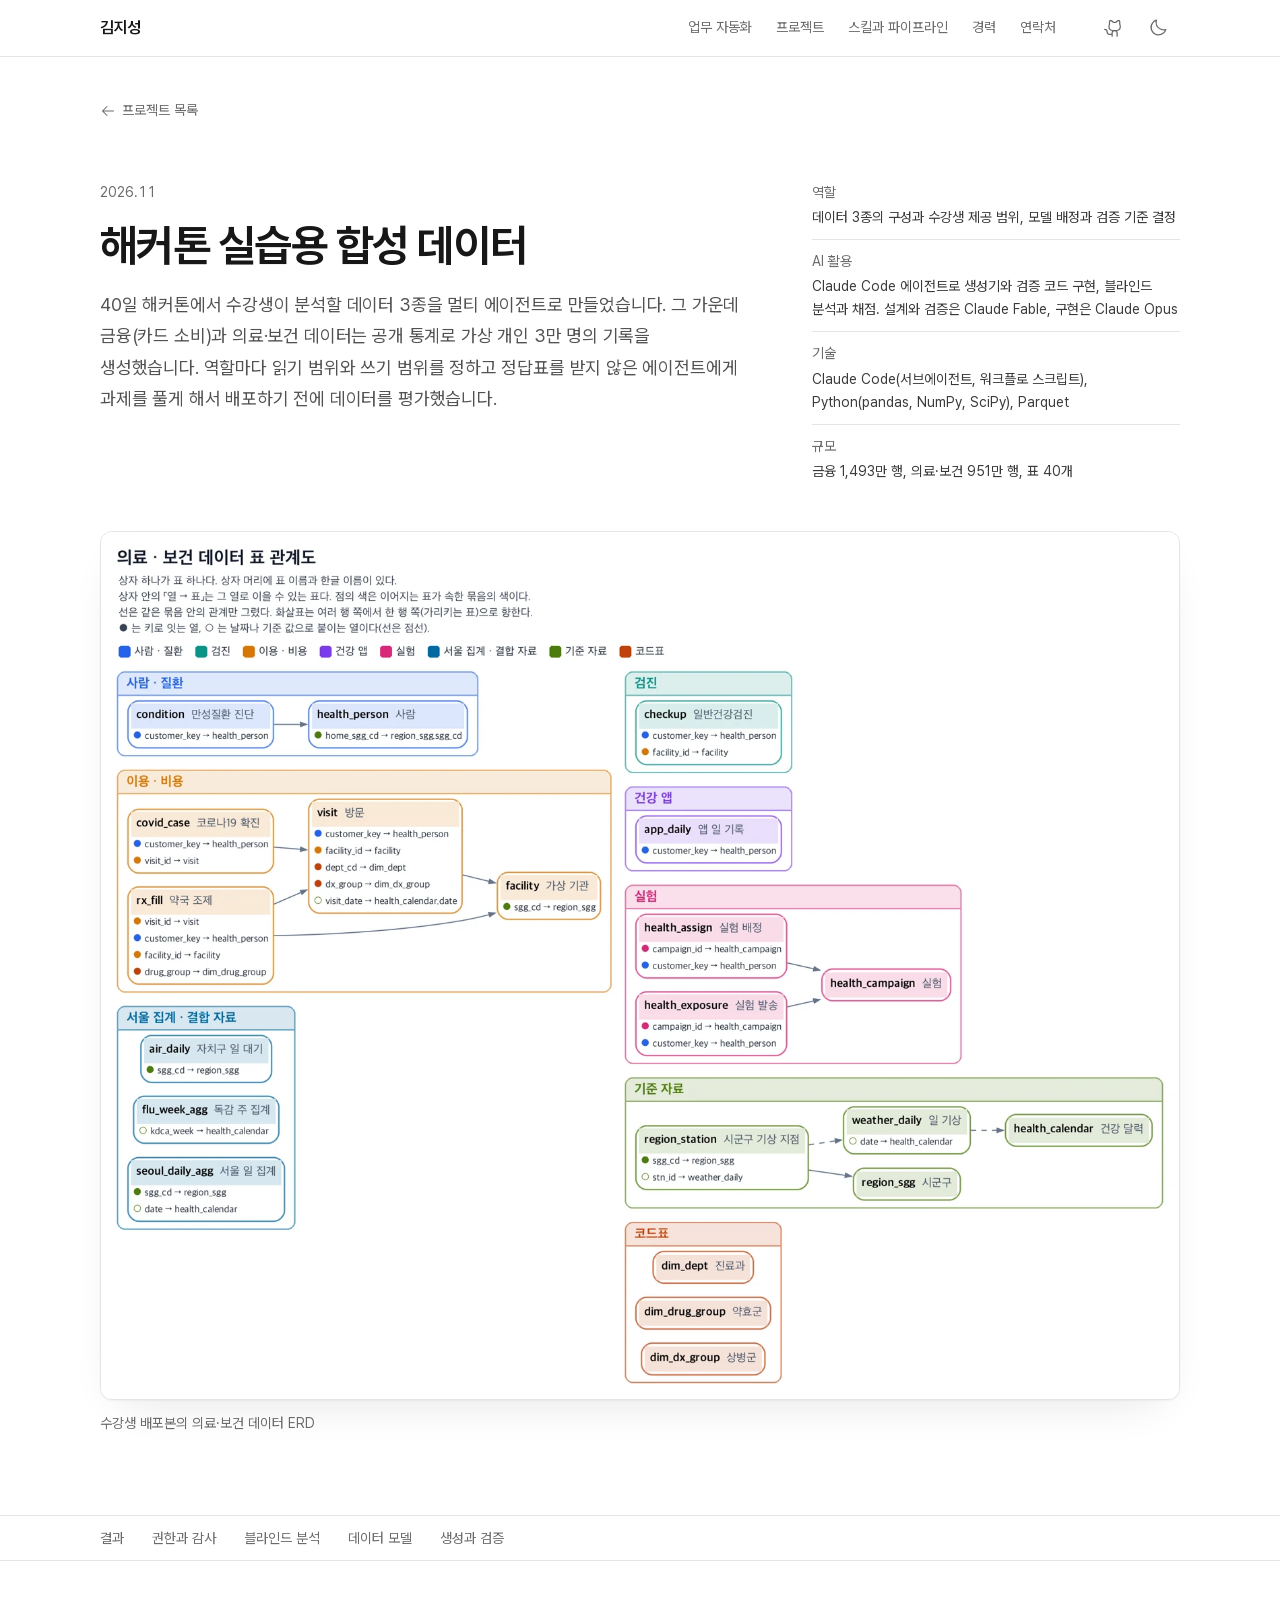
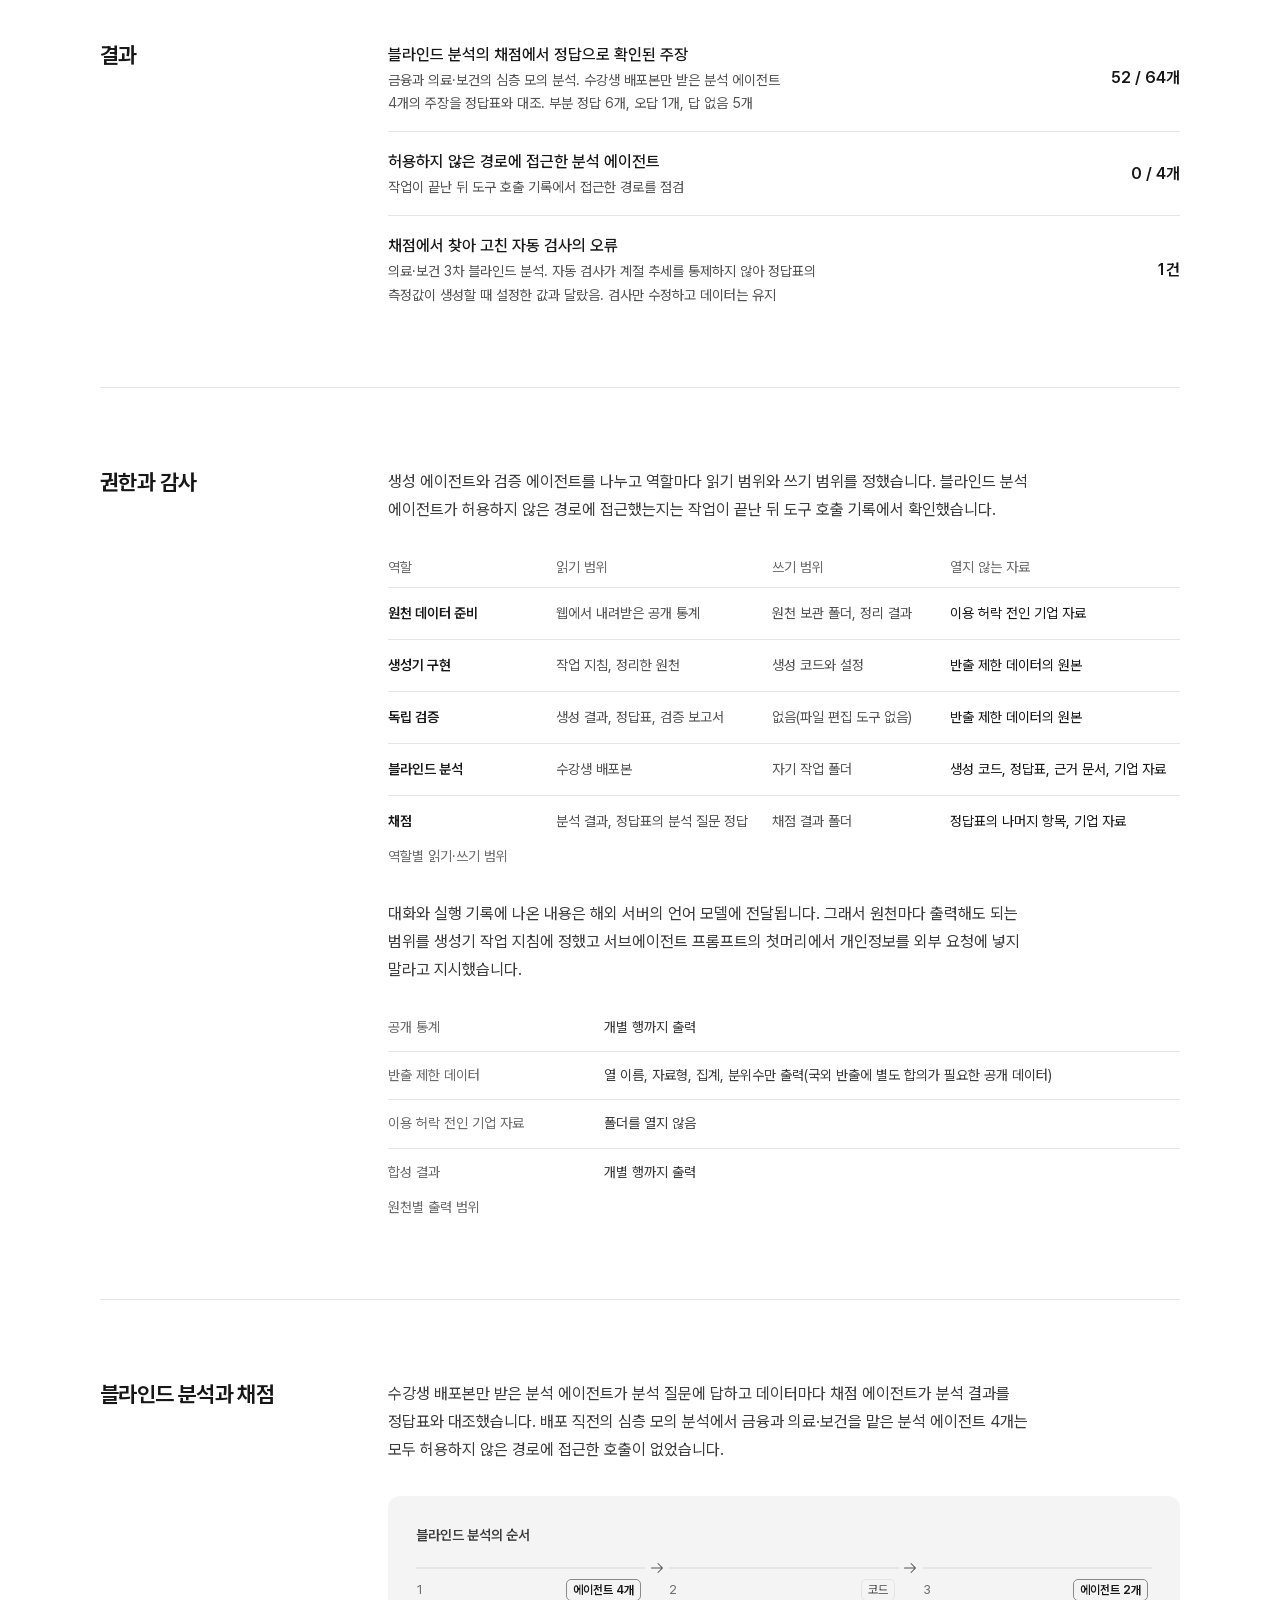
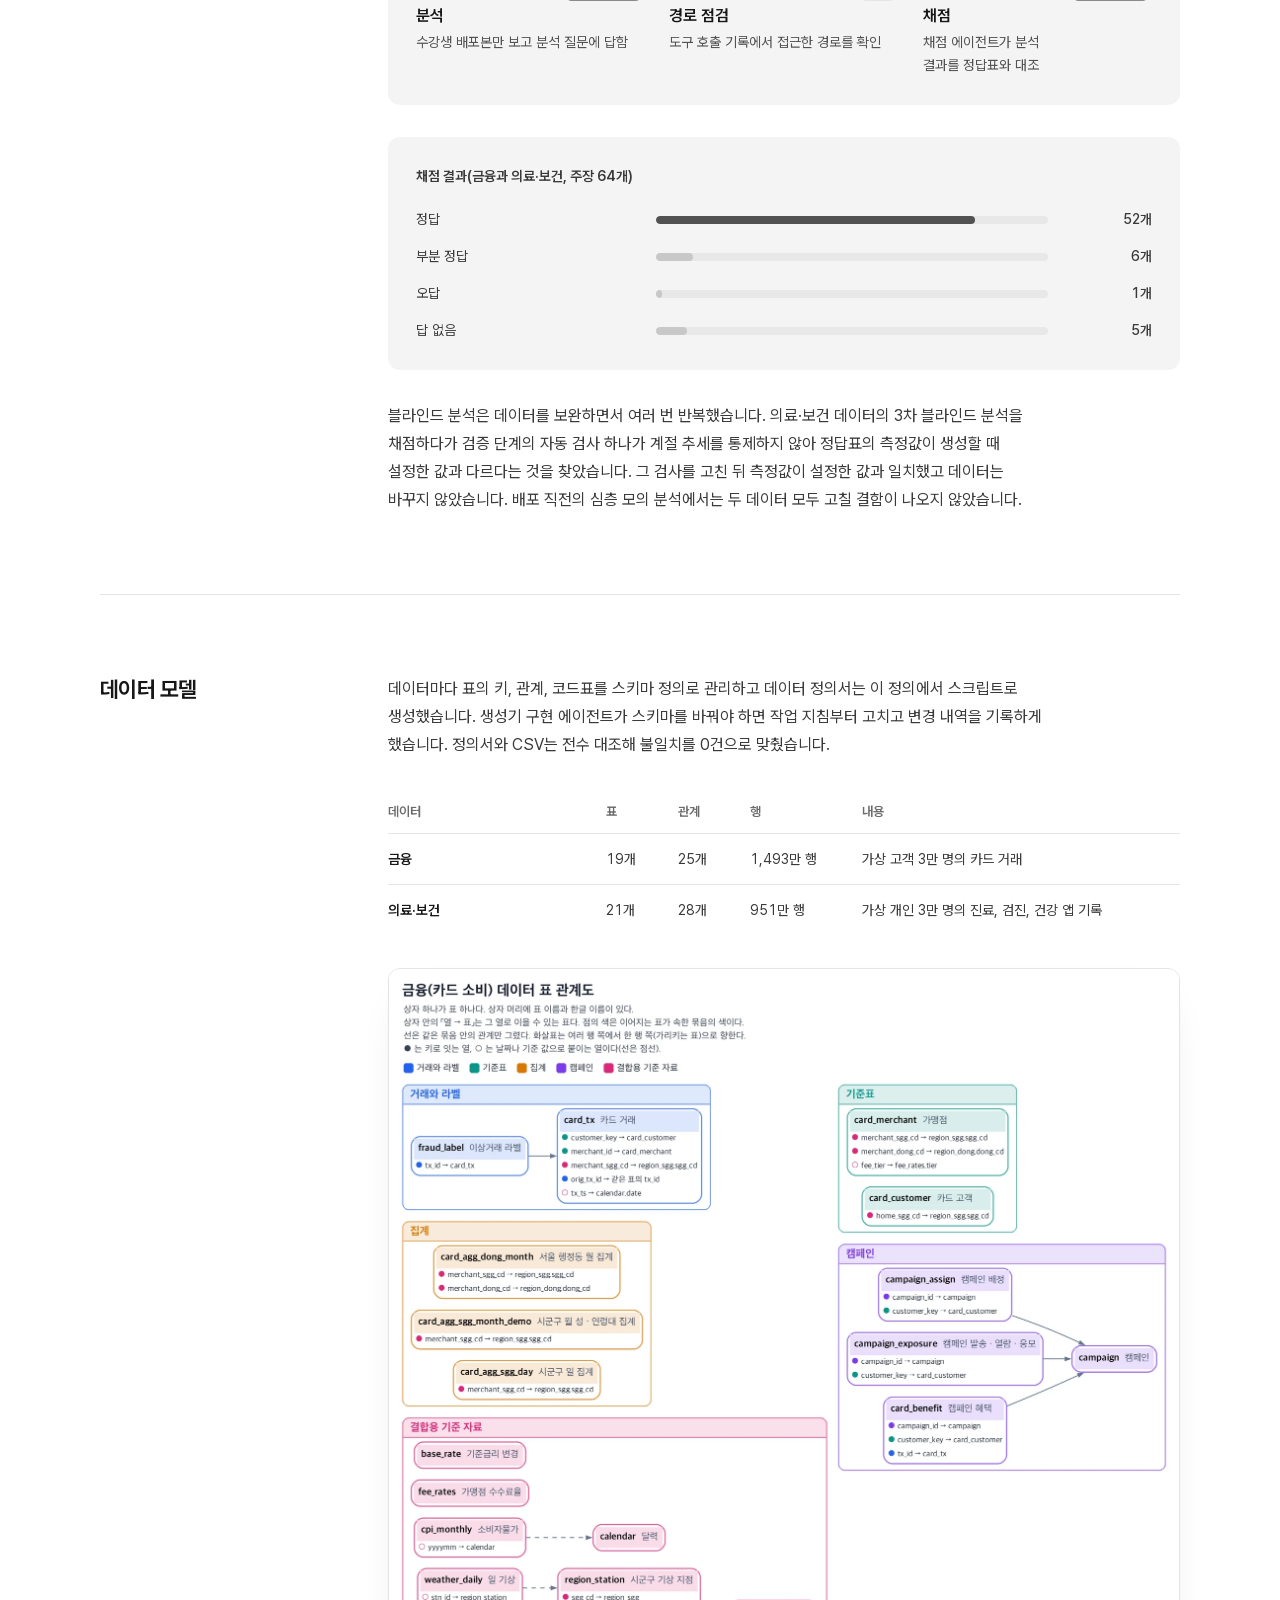
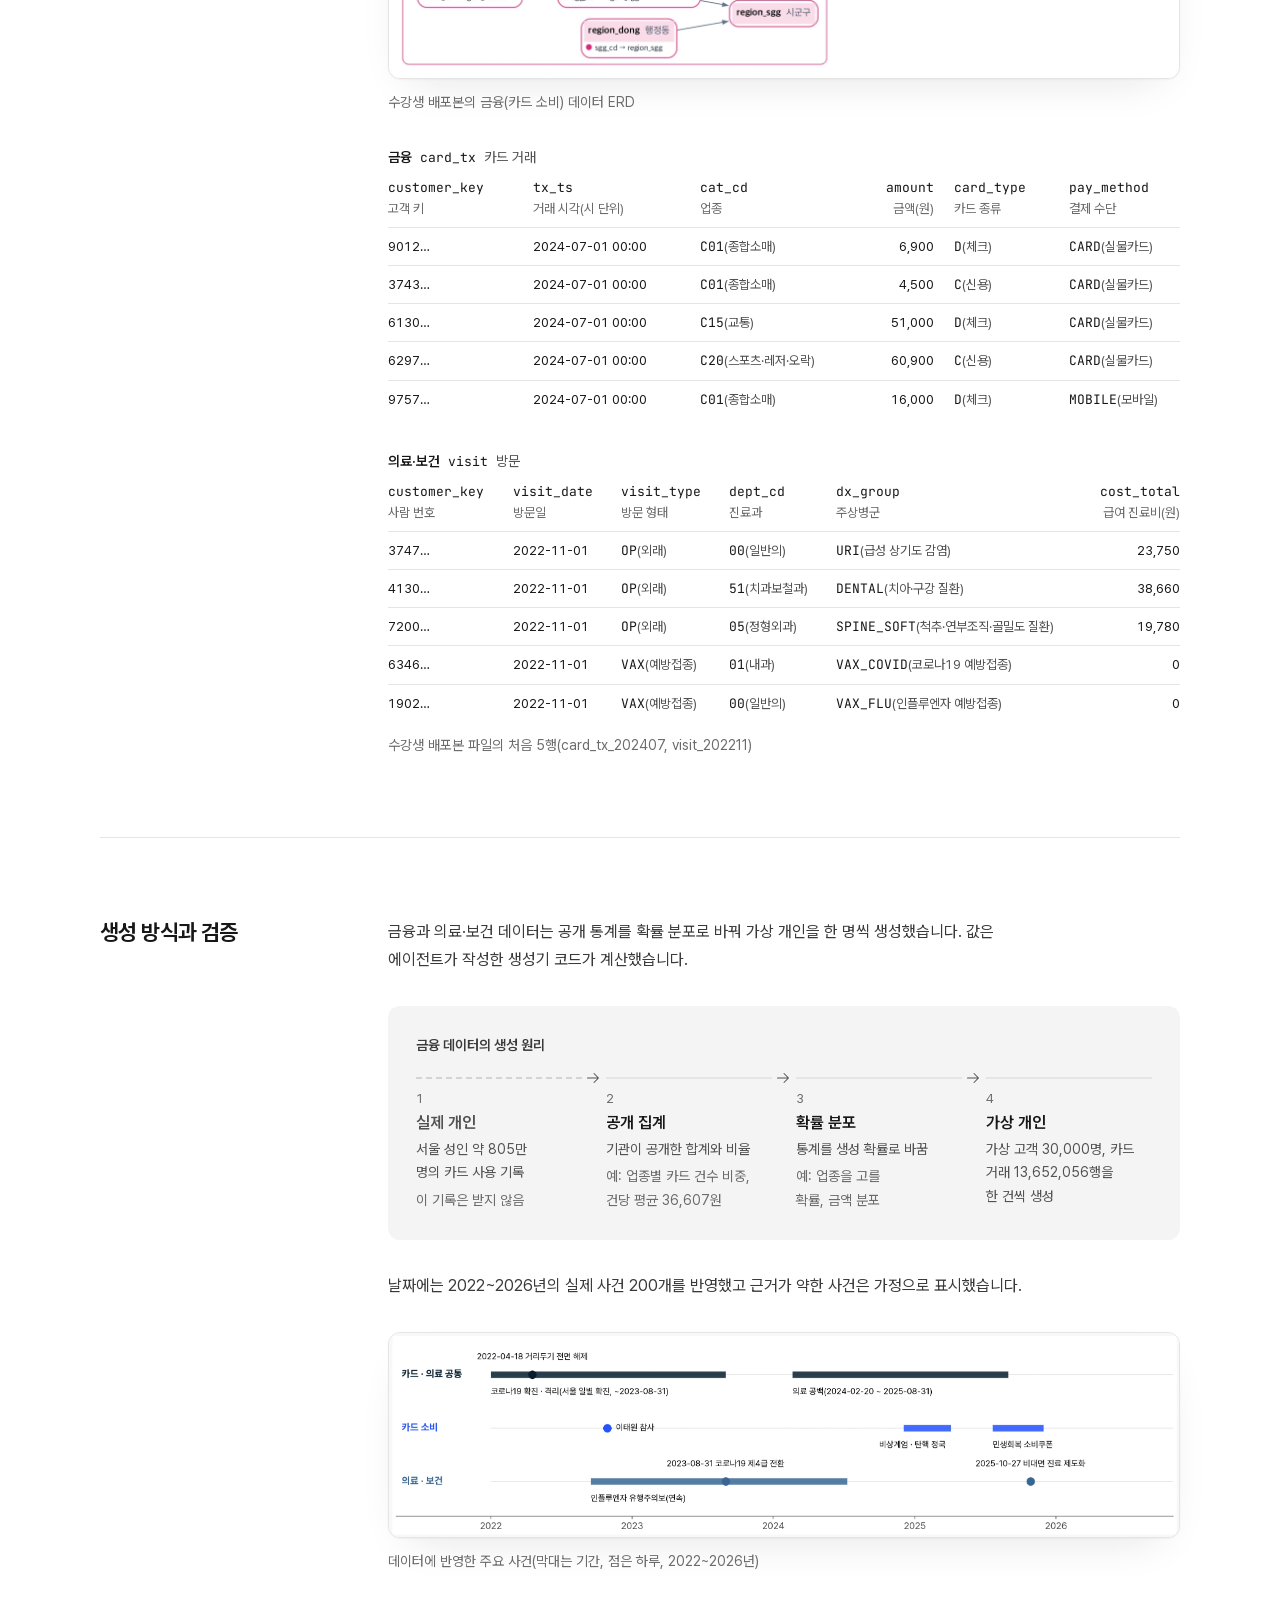
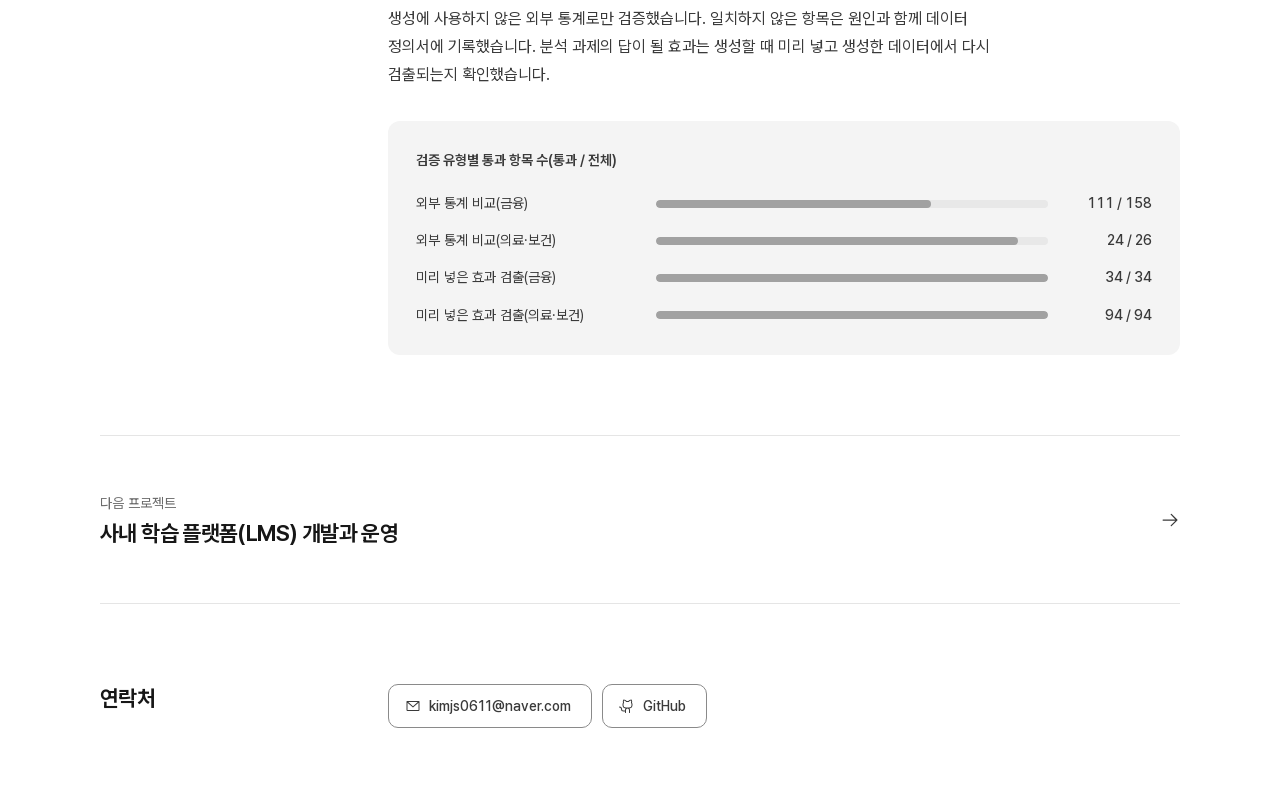
==== commit 6428e234: "Update site Co-Authored-By: Claude Fable 5.2 <noreply@anthropic.com>" ====
--- a/data.html
+++ b/data.html
@@ -4,7 +4,7 @@
     <meta charset="UTF-8" />
     <meta name="viewport" content="width=device-width, initial-scale=1" />
     <title>해커톤 실습용 합성 데이터 | 김지성 포트폴리오</title>
-    <link rel="preload" as="font" type="font/woff2" href="./assets/pretendard-var-D80c-sCD.woff2" crossorigin />
+    <link rel="preload" as="font" type="font/woff2" href="./assets/pretendard-var-BZYXvtjd.woff2" crossorigin />
     <meta
       name="description"
       content="해커톤용 데이터 3종을 멀티 에이전트 워크플로로 생성하고 검증한 사례입니다. 공개 통계로 만든 금융과 의료·보건 데이터로 역할별 읽기·쓰기 범위, 블라인드 분석과 채점, 데이터 모델을 다룹니다."
@@ -12,7 +12,7 @@
     <!-- 검색 엔진에 노출하지 않는다. 링크를 받은 사람만 본다. 노출하려면 아래 줄을 지운다. -->
     <meta name="robots" content="noindex, nofollow" />
     <!-- 휴대전화 브라우저의 위쪽 막대 색. 어두운 화면에서는 아래 스크립트와 테마 단추가 바꾼다 -->
-    <meta name="theme-color" content="#fafaf9" />
+    <meta name="theme-color" content="#ffffff" />
     <!-- 기본은 밝은 화면이다. 어두운 화면은 방문자가 고를 때만 쓰고 그때는 CSS 가 color-scheme 을 바꾼다 -->
     <meta name="color-scheme" content="light" />
     <meta property="og:url" content="https://studio-js.github.io/portfolio/data.html" />
@@ -47,8 +47,8 @@
         }
       } catch (e) {}
     </script>
-    <script type="module" src="./assets/index-D8zmk-hH.js"></script>
-    <link rel="stylesheet" href="./assets/index-rsp0xRV1.css">
+    <script type="module" src="./assets/index-DSQXTFAX.js"></script>
+    <link rel="stylesheet" href="./assets/index-jaW7bTge.css">
   </head>
   <body>
     <div id="root" data-page="data"><link rel="preload" as="image" href="./media/data-erd-health.webp" fetchPriority="high"/><a href="#main" class="sr-only focus:not-sr-only focus:fixed focus:top-2 focus:left-2 focus:z-50 focus:rounded-md focus:bg-background focus:px-3 focus:py-2">본문으로 건너뛰기</a><header data-print="hide" class="sticky top-[env(safe-area-inset-top,0px)] z-40 border-b border-border bg-background/85 backdrop-blur-md"><div class="page flex h-14 items-center gap-6"><a href="./index.html" class="rounded-sm font-semibold tracking-tight text-foreground">김지성</a><nav aria-label="주요 구역" class="ml-auto hidden md:block"><ul class="flex items-center"><li><a href="./index.html#automation" class="flex h-11 items-center rounded-md px-3 type-small text-meta transition-colors hover:text-foreground">업무 자동화</a></li><li><a href="./index.html#projects" class="flex h-11 items-center rounded-md px-3 type-small text-meta transition-colors hover:text-foreground">프로젝트</a></li><li><a href="./index.html#tools" class="flex h-11 items-center rounded-md px-3 type-small text-meta transition-colors hover:text-foreground">스킬과 파이프라인</a></li><li><a href="./index.html#career" class="flex h-11 items-center rounded-md px-3 type-small text-meta transition-colors hover:text-foreground">경력</a></li><li><a href="#contact" class="flex h-11 items-center rounded-md px-3 type-small text-meta transition-colors hover:text-foreground">연락처</a></li></ul></nav><div class="ml-auto flex items-center md:ml-0"><a href="https://github.com/studio-js" target="_blank" rel="noreferrer" aria-label="GitHub 프로필⁠(새 창)" class="flex size-11 items-center justify-center rounded-md text-meta transition-colors hover:text-foreground"><svg xmlns="http://www.w3.org/2000/svg" width="1em" height="1em" fill="currentColor" viewBox="0 0 256 256" aria-hidden="true" class="size-5"><path d="M208.31,75.68A59.78,59.78,0,0,0,202.93,28,8,8,0,0,0,196,24a59.75,59.75,0,0,0-48,24H124A59.75,59.75,0,0,0,76,24a8,8,0,0,0-6.93,4,59.78,59.78,0,0,0-5.38,47.68A58.14,58.14,0,0,0,56,104v8a56.06,56.06,0,0,0,48.44,55.47A39.8,39.8,0,0,0,96,192v8H72a24,24,0,0,1-24-24A40,40,0,0,0,8,136a8,8,0,0,0,0,16,24,24,0,0,1,24,24,40,40,0,0,0,40,40H96v16a8,8,0,0,0,16,0V192a24,24,0,0,1,48,0v40a8,8,0,0,0,16,0V192a39.8,39.8,0,0,0-8.44-24.53A56.06,56.06,0,0,0,216,112v-8A58.14,58.14,0,0,0,208.31,75.68ZM200,112a40,40,0,0,1-40,40H112a40,40,0,0,1-40-40v-8a41.74,41.74,0,0,1,6.9-22.48A8,8,0,0,0,80,73.83a43.81,43.81,0,0,1,.79-33.58,43.88,43.88,0,0,1,32.32,20.06A8,8,0,0,0,119.82,64h32.35a8,8,0,0,0,6.74-3.69,43.87,43.87,0,0,1,32.32-20.06A43.81,43.81,0,0,1,192,73.83a8.09,8.09,0,0,0,1,7.65A41.72,41.72,0,0,1,200,104Z"></path></svg></a><button type="button" tabindex="0" data-slot="button" aria-label="어두운 화면으로 바꾸기" class="group/button inline-flex shrink-0 items-center justify-center rounded-lg border border-transparent bg-clip-padding text-sm font-medium whitespace-nowrap transition-[color,background-color,border-color,box-shadow,translate] outline-none select-none focus-visible:border-ring focus-visible:ring-3 focus-visible:ring-ring/50 active:not-aria-[haspopup]:translate-y-px disabled:pointer-events-none disabled:opacity-50 aria-invalid:border-destructive aria-invalid:ring-3 aria-invalid:ring-destructive/20 dark:aria-invalid:border-destructive/50 dark:aria-invalid:ring-destructive/40 [&amp;_svg]:pointer-events-none [&amp;_svg]:shrink-0 aria-expanded:bg-muted aria-expanded:text-foreground size-11 [&amp;_svg:not([class*=&#x27;size-&#x27;])]:size-5 text-meta hover:bg-transparent hover:text-foreground dark:hover:bg-transparent"><svg xmlns="http://www.w3.org/2000/svg" width="1em" height="1em" fill="currentColor" viewBox="0 0 256 256" aria-hidden="true"><path d="M233.54,142.23a8,8,0,0,0-8-2,88.08,88.08,0,0,1-109.8-109.8,8,8,0,0,0-10-10,104.84,104.84,0,0,0-52.91,37A104,104,0,0,0,136,224a103.09,103.09,0,0,0,62.52-20.88,104.84,104.84,0,0,0,37-52.91A8,8,0,0,0,233.54,142.23ZM188.9,190.34A88,88,0,0,1,65.66,67.11a89,89,0,0,1,31.4-26A106,106,0,0,0,96,56,104.11,104.11,0,0,0,200,160a106,106,0,0,0,14.92-1.06A89,89,0,0,1,188.9,190.34Z"></path></svg></button></div></div></header><main id="main"><section class="page pt-5 pb-14 lg:pt-8 lg:pb-20 lg:grid lg:grid-cols-[minmax(0,1fr)_23rem] lg:items-start lg:gap-x-18"><a href="./index.html#projects" data-print="hide" class="flex h-11 w-fit items-center gap-1.5 rounded-md type-small text-meta transition-colors hover:text-foreground lg:col-span-2"><svg xmlns="http://www.w3.org/2000/svg" width="1em" height="1em" fill="currentColor" viewBox="0 0 256 256" aria-hidden="true" class="size-4"><path d="M224,128a8,8,0,0,1-8,8H59.31l58.35,58.34a8,8,0,0,1-11.32,11.32l-72-72a8,8,0,0,1,0-11.32l72-72a8,8,0,0,1,11.32,11.32L59.31,120H216A8,8,0,0,1,224,128Z"></path></svg>프로젝트 목록</a><div class="mt-8 flex flex-col gap-4 lg:mt-12"><p class="type-small text-meta tabular-nums">2026.11</p><h1 class="type-display text-[clamp(1.75rem,1.1rem+2.6vw,2.75rem)]">해커톤 실습용 합성 데이터</h1><p class="measure type-lead text-muted-foreground">40일 해커톤에서 수강생이 분석할 데이터 3종을 멀티 에이전트로 만들었습니다. 그 가운데 금융⁠(카드 소비)⁠과 의료⁠·⁠보건 데이터는 공개 통계로 가상 개인 3만 명의 기록을 생성했습니다. 역할마다 읽기 범위와 쓰기 범위를 정하고 정답표를 받지 않은 에이전트에게 과제를 풀게 해서 배포하기 전에 데이터를 평가했습니다.</p></div><div class="mt-8 lg:col-span-2 lg:row-start-3 lg:mt-12"><figure data-avoid-break="true" class="flex flex-col gap-3"><button type="button" tabindex="0" data-base-ui-click-trigger="" id="base-ui-_R_1tcb_" aria-haspopup="dialog" aria-expanded="false" data-slot="dialog-trigger" aria-label="의료⁠·⁠보건 데이터 ERD 크게 보기" class="block w-full cursor-zoom-in frame"><img src="./media/data-erd-health.webp" alt="방문 표⁠(visit)⁠와 사람 표⁠(health_person)⁠를 중심으로 표 21개를 사람⁠·⁠질환, 검진, 이용⁠·⁠비용, 건강 앱, 실험, 서울 집계⁠·⁠결합 자료, 기준 자료, 코드표로 나누고 키로 이은 ERD." width="1600" height="1287" loading="eager" fetchPriority="high" decoding="async" class="block w-full bg-white dark:brightness-90 h-auto"/></button><figcaption class="type-small text-meta">수강생 배포본의 의료⁠·⁠보건 데이터 ERD</figcaption></figure></div><dl class="flex flex-col divide-y divide-border mt-8 max-w-[52rem] lg:col-start-2 lg:row-start-2 lg:mt-12 lg:max-w-none"><div class="grid gap-x-6 gap-y-0.5 py-3 first:pt-0 last:pb-0 sm:grid-cols-[8.5rem_1fr] lg:grid-cols-1 lg:py-2.5 lg:first:pt-0 lg:last:pb-0"><dt class="type-small text-meta">역할</dt><dd class="type-small">데이터 3종의 구성과 수강생 제공 범위, 모델 배정과 검증 기준 결정</dd></div><div class="grid gap-x-6 gap-y-0.5 py-3 first:pt-0 last:pb-0 sm:grid-cols-[8.5rem_1fr] lg:grid-cols-1 lg:py-2.5 lg:first:pt-0 lg:last:pb-0"><dt class="type-small text-meta">AI 활용</dt><dd class="type-small">Claude Code 에이전트로 생성기와 검증 코드 구현, 블라인드 분석과 채점. 설계와 검증은 Claude Fable, 구현은 Claude Opus</dd></div><div class="grid gap-x-6 gap-y-0.5 py-3 first:pt-0 last:pb-0 sm:grid-cols-[8.5rem_1fr] lg:grid-cols-1 lg:py-2.5 lg:first:pt-0 lg:last:pb-0"><dt class="type-small text-meta">기술</dt><dd class="type-small">Claude Code(서브에이전트, 워크플로 스크립트), Python(pandas, NumPy, SciPy), Parquet</dd></div><div class="grid gap-x-6 gap-y-0.5 py-3 first:pt-0 last:pb-0 sm:grid-cols-[8.5rem_1fr] lg:grid-cols-1 lg:py-2.5 lg:first:pt-0 lg:last:pb-0"><dt class="type-small text-meta">규모</dt><dd class="type-small">금융 1,493만 행, 의료⁠·⁠보건 951만 행, 표 40개</dd></div></dl></section><nav aria-label="이 화면의 구역" data-print="hide" class="sticky top-[calc(3.5rem+env(safe-area-inset-top,0px))] z-30 border-y border-border bg-background/85 backdrop-blur-md"><ul class="page flex gap-1 overflow-x-auto [mask-image:linear-gradient(to_right,black_85%,transparent)] sm:[mask-image:none]"><li class="shrink-0 first:[&amp;&gt;a]:pl-0"><a href="#results" class="flex h-11 items-center rounded-md px-3 type-small text-meta transition-colors hover:text-foreground">결과</a></li><li class="shrink-0 first:[&amp;&gt;a]:pl-0"><a href="#access" class="flex h-11 items-center rounded-md px-3 type-small text-meta transition-colors hover:text-foreground">권한과 감사</a></li><li class="shrink-0 first:[&amp;&gt;a]:pl-0"><a href="#blind" class="flex h-11 items-center rounded-md px-3 type-small text-meta transition-colors hover:text-foreground">블라인드 분석</a></li><li class="shrink-0 first:[&amp;&gt;a]:pl-0"><a href="#model" class="flex h-11 items-center rounded-md px-3 type-small text-meta transition-colors hover:text-foreground">데이터 모델</a></li><li class="shrink-0 first:[&amp;&gt;a]:pl-0"><a href="#generation" class="flex h-11 items-center rounded-md px-3 type-small text-meta transition-colors hover:text-foreground">생성과 검증</a></li></ul></nav><section id="results" class="page scroll-mt-28"><div class="grid gap-x-12 gap-y-7 border-t border-border py-14 lg:grid-cols-[15rem_minmax(0,1fr)] lg:py-20 [nav+section&gt;&amp;]:border-t-0"><div class="flex flex-col gap-2 lg:sticky lg:top-32 lg:self-start"><h2 class="type-section">결과</h2></div><div class="flex min-w-0 flex-col gap-8"><dl aria-label="합성 데이터의 결과" class="flex flex-col sm:grid sm:gap-x-2.5 sm:grid-cols-[minmax(0,1fr)_auto_auto_auto]"><div class="grid gap-y-1 border-t border-border py-4 first:border-t-0 first:pt-0 last:pb-0 sm:grid-cols-subgrid sm:items-center sm:col-span-4"><dt class="flex flex-col sm:pr-6"><span data-slot="name" class="flex flex-col sm:pr-6"><span class="font-medium text-foreground">블라인드 분석의 채점에서 정답으로 확인된 주장</span><span class="balance type-small text-muted-foreground">금융과 의료⁠·⁠보건의 심층 모의 분석. 수강생 배포본만 받은 분석 에이전트 4개의 주장을 정답표와 대조. 부분 정답 6개, 오답 1개, 답 없음 5개</span></span></dt><dd class="flex flex-wrap items-baseline gap-x-2.5 gap-y-0.5 tabular-nums sm:col-span-3 sm:grid sm:grid-cols-subgrid sm:items-center"><span class="font-semibold text-brand sm:col-start-3 sm:justify-self-end sm:text-right">52 / 64개</span></dd></div><div class="grid gap-y-1 border-t border-border py-4 first:border-t-0 first:pt-0 last:pb-0 sm:grid-cols-subgrid sm:items-center sm:col-span-4"><dt class="flex flex-col sm:pr-6"><span data-slot="name" class="flex flex-col sm:pr-6"><span class="font-medium text-foreground">허용하지 않은 경로에 접근한 분석 에이전트</span><span class="balance type-small text-muted-foreground">작업이 끝난 뒤 도구 호출 기록에서 접근한 경로를 점검</span></span></dt><dd class="flex flex-wrap items-baseline gap-x-2.5 gap-y-0.5 tabular-nums sm:col-span-3 sm:grid sm:grid-cols-subgrid sm:items-center"><span class="font-semibold text-brand sm:col-start-3 sm:justify-self-end sm:text-right">0 / 4개</span></dd></div><div class="grid gap-y-1 border-t border-border py-4 first:border-t-0 first:pt-0 last:pb-0 sm:grid-cols-subgrid sm:items-center sm:col-span-4"><dt class="flex flex-col sm:pr-6"><span data-slot="name" class="flex flex-col sm:pr-6"><span class="font-medium text-foreground">채점에서 찾아 고친 자동 검사의 오류</span><span class="balance type-small text-muted-foreground">의료⁠·⁠보건 3차 블라인드 분석. 자동 검사가 계절 추세를 통제하지 않아 정답표의 측정값이 생성할 때 설정한 값과 달랐음. 검사만 수정하고 데이터는 유지</span></span></dt><dd class="flex flex-wrap items-baseline gap-x-2.5 gap-y-0.5 tabular-nums sm:col-span-3 sm:grid sm:grid-cols-subgrid sm:items-center"><span class="font-semibold text-brand sm:col-start-3 sm:justify-self-end sm:text-right">1건</span></dd></div></dl></div></div></section><section id="access" class="page scroll-mt-28"><div class="grid gap-x-12 gap-y-7 border-t border-border py-14 lg:grid-cols-[15rem_minmax(0,1fr)] lg:py-20 [nav+section&gt;&amp;]:border-t-0"><div class="flex flex-col gap-2 lg:sticky lg:top-32 lg:self-start"><h2 class="type-section">권한과 감사</h2></div><div class="flex min-w-0 flex-col gap-8"><div class="flex measure flex-col gap-4"><p>생성 에이전트와 검증 에이전트를 나누고 역할마다 읽기 범위와 쓰기 범위를 정했습니다. 블라인드 분석 에이전트가 허용하지 않은 경로에 접근했는지는 작업이 끝난 뒤 도구 호출 기록에서 확인했습니다.</p></div><figure data-avoid-break="true" class="flex flex-col gap-3"><div role="table" aria-label="역할별 읽기 범위, 쓰기 범위, 열지 않는 자료" class="flex flex-col type-small"><div role="rowgroup" class="max-sm:sr-only"><div role="row" class="grid border-b border-border text-meta pb-2 sm:grid-cols-[9rem_minmax(0,1fr)_minmax(0,0.8fr)_minmax(0,1.2fr)] sm:gap-x-6"><span role="columnheader">역할</span><span role="columnheader">읽기 범위</span><span role="columnheader">쓰기 범위</span><span role="columnheader">열지 않는 자료</span></div></div><div role="rowgroup" class="flex flex-col"><div role="row" class="grid gap-y-1 border-t border-border first:border-t-0 sm:items-baseline py-3.5 last:pb-0 max-sm:first:pt-0 sm:grid-cols-[9rem_minmax(0,1fr)_minmax(0,0.8fr)_minmax(0,1.2fr)] sm:gap-x-6"><span role="rowheader" class="font-semibold text-foreground">원천 데이터 준비</span><span role="cell" class="grid grid-cols-[5.5rem_1fr] gap-x-3 sm:block text-muted-foreground"><span aria-hidden="true" class="text-meta sm:hidden">읽기 범위</span><span>웹에서 내려받은 공개 통계</span></span><span role="cell" class="grid grid-cols-[5.5rem_1fr] gap-x-3 sm:block text-muted-foreground"><span aria-hidden="true" class="text-meta sm:hidden">쓰기 범위</span><span>원천 보관 폴더, 정리 결과</span></span><span role="cell" class="grid grid-cols-[5.5rem_1fr] gap-x-3 sm:block text-foreground"><span aria-hidden="true" class="text-meta sm:hidden">열지 않는 자료</span><span>이용 허락 전인 기업 자료</span></span></div><div role="row" class="grid gap-y-1 border-t border-border first:border-t-0 sm:items-baseline py-3.5 last:pb-0 max-sm:first:pt-0 sm:grid-cols-[9rem_minmax(0,1fr)_minmax(0,0.8fr)_minmax(0,1.2fr)] sm:gap-x-6"><span role="rowheader" class="font-semibold text-foreground">생성기 구현</span><span role="cell" class="grid grid-cols-[5.5rem_1fr] gap-x-3 sm:block text-muted-foreground"><span aria-hidden="true" class="text-meta sm:hidden">읽기 범위</span><span>작업 지침, 정리한 원천</span></span><span role="cell" class="grid grid-cols-[5.5rem_1fr] gap-x-3 sm:block text-muted-foreground"><span aria-hidden="true" class="text-meta sm:hidden">쓰기 범위</span><span>생성 코드와 설정</span></span><span role="cell" class="grid grid-cols-[5.5rem_1fr] gap-x-3 sm:block text-foreground"><span aria-hidden="true" class="text-meta sm:hidden">열지 않는 자료</span><span>반출 제한 데이터의 원본</span></span></div><div role="row" class="grid gap-y-1 border-t border-border first:border-t-0 sm:items-baseline py-3.5 last:pb-0 max-sm:first:pt-0 sm:grid-cols-[9rem_minmax(0,1fr)_minmax(0,0.8fr)_minmax(0,1.2fr)] sm:gap-x-6"><span role="rowheader" class="font-semibold text-foreground">독립 검증</span><span role="cell" class="grid grid-cols-[5.5rem_1fr] gap-x-3 sm:block text-muted-foreground"><span aria-hidden="true" class="text-meta sm:hidden">읽기 범위</span><span>생성 결과, 정답표, 검증 보고서</span></span><span role="cell" class="grid grid-cols-[5.5rem_1fr] gap-x-3 sm:block text-muted-foreground"><span aria-hidden="true" class="text-meta sm:hidden">쓰기 범위</span><span>없음⁠(파일 편집 도구 없음)</span></span><span role="cell" class="grid grid-cols-[5.5rem_1fr] gap-x-3 sm:block text-foreground"><span aria-hidden="true" class="text-meta sm:hidden">열지 않는 자료</span><span>반출 제한 데이터의 원본</span></span></div><div role="row" class="grid gap-y-1 border-t border-border first:border-t-0 sm:items-baseline py-3.5 last:pb-0 max-sm:first:pt-0 sm:grid-cols-[9rem_minmax(0,1fr)_minmax(0,0.8fr)_minmax(0,1.2fr)] sm:gap-x-6"><span role="rowheader" class="font-semibold text-foreground">블라인드 분석</span><span role="cell" class="grid grid-cols-[5.5rem_1fr] gap-x-3 sm:block text-muted-foreground"><span aria-hidden="true" class="text-meta sm:hidden">읽기 범위</span><span>수강생 배포본</span></span><span role="cell" class="grid grid-cols-[5.5rem_1fr] gap-x-3 sm:block text-muted-foreground"><span aria-hidden="true" class="text-meta sm:hidden">쓰기 범위</span><span>자기 작업 폴더</span></span><span role="cell" class="grid grid-cols-[5.5rem_1fr] gap-x-3 sm:block text-foreground"><span aria-hidden="true" class="text-meta sm:hidden">열지 않는 자료</span><span>생성 코드, 정답표, 근거 문서, 기업 자료</span></span></div><div role="row" class="grid gap-y-1 border-t border-border first:border-t-0 sm:items-baseline py-3.5 last:pb-0 max-sm:first:pt-0 sm:grid-cols-[9rem_minmax(0,1fr)_minmax(0,0.8fr)_minmax(0,1.2fr)] sm:gap-x-6"><span role="rowheader" class="font-semibold text-foreground">채점</span><span role="cell" class="grid grid-cols-[5.5rem_1fr] gap-x-3 sm:block text-muted-foreground"><span aria-hidden="true" class="text-meta sm:hidden">읽기 범위</span><span>분석 결과, 정답표의 분석 질문 정답</span></span><span role="cell" class="grid grid-cols-[5.5rem_1fr] gap-x-3 sm:block text-muted-foreground"><span aria-hidden="true" class="text-meta sm:hidden">쓰기 범위</span><span>채점 결과 폴더</span></span><span role="cell" class="grid grid-cols-[5.5rem_1fr] gap-x-3 sm:block text-foreground"><span aria-hidden="true" class="text-meta sm:hidden">열지 않는 자료</span><span>정답표의 나머지 항목, 기업 자료</span></span></div></div></div><figcaption class="type-small text-meta">역할별 읽기⁠·⁠쓰기 범위</figcaption></figure><div class="flex measure flex-col gap-4"><p>대화와 실행 기록에 나온 내용은 해외 서버의 언어 모델에 전달됩니다. 그래서 원천마다 출력해도 되는 범위를 생성기 작업 지침에 정했고 서브에이전트 프롬프트의 첫머리에서 개인정보를 외부 요청에 넣지 말라고 지시했습니다.</p></div><figure data-avoid-break="true" class="flex flex-col gap-3"><dl class="flex flex-col divide-y divide-border [&amp;&gt;div]:sm:grid-cols-[12rem_1fr]"><div class="grid gap-x-6 gap-y-0.5 py-3 first:pt-0 last:pb-0 sm:grid-cols-[8.5rem_1fr]"><dt class="type-small text-meta">공개 통계</dt><dd class="type-small">개별 행까지 출력</dd></div><div class="grid gap-x-6 gap-y-0.5 py-3 first:pt-0 last:pb-0 sm:grid-cols-[8.5rem_1fr]"><dt class="type-small text-meta">반출 제한 데이터</dt><dd class="type-small">열 이름, 자료형, 집계, 분위수만 출력⁠(국외 반출에 별도 합의가 필요한 공개 데이터)</dd></div><div class="grid gap-x-6 gap-y-0.5 py-3 first:pt-0 last:pb-0 sm:grid-cols-[8.5rem_1fr]"><dt class="type-small text-meta">이용 허락 전인 기업 자료</dt><dd class="type-small">폴더를 열지 않음</dd></div><div class="grid gap-x-6 gap-y-0.5 py-3 first:pt-0 last:pb-0 sm:grid-cols-[8.5rem_1fr]"><dt class="type-small text-meta">합성 결과</dt><dd class="type-small">개별 행까지 출력</dd></div></dl><figcaption class="type-small text-meta">원천별 출력 범위</figcaption></figure></div></div></section><section id="blind" class="page scroll-mt-28"><div class="grid gap-x-12 gap-y-7 border-t border-border py-14 lg:grid-cols-[15rem_minmax(0,1fr)] lg:py-20 [nav+section&gt;&amp;]:border-t-0"><div class="flex flex-col gap-2 lg:sticky lg:top-32 lg:self-start"><h2 class="type-section">블라인드 분석과 채점</h2></div><div class="flex min-w-0 flex-col gap-8"><div class="flex measure flex-col gap-4"><p>수강생 배포본만 받은 분석 에이전트가 분석 질문에 답하고 데이터마다 채점 에이전트가 분석 결과를 정답표와 대조했습니다. 배포 직전의 심층 모의 분석에서 금융과 의료⁠·⁠보건을 맡은 분석 에이전트 4개는 모두 허용하지 않은 경로에 접근한 호출이 없었습니다.</p></div><figure data-avoid-break="true" class="flex flex-col gap-3"><div class="flex flex-col gap-5 rounded-2xl bg-muted p-5 sm:p-7"><p class="balance type-small font-semibold">블라인드 분석의 순서</p><ol aria-label="블라인드 분석의 순서" class="grid gap-x-6 gap-y-3.5 sm:grid-cols-2 sm:gap-y-7 lg:grid-cols-3"><li class="relative flex min-w-0 flex-col gap-1 border-l-2 pl-3.5 sm:border-t-2 sm:border-l-0 sm:pt-2.5 sm:pr-1 sm:pl-0 border-border"><span class="flex items-baseline justify-between gap-2 type-label font-normal text-meta"><span class="tabular-nums">1</span><span class="rounded-[5px] border px-1.5 text-xs leading-5 whitespace-nowrap border-control font-semibold text-foreground">에이전트 4개</span></span><span class="leading-snug font-semibold text-foreground">분석</span><span class="balance text-muted-foreground type-small">수강생 배포본만 보고 분석 질문에 답함</span></li><li class="relative flex min-w-0 flex-col gap-1 border-l-2 pl-3.5 sm:border-t-2 sm:border-l-0 sm:pt-2.5 sm:pr-1 sm:pl-0 border-border"><svg xmlns="http://www.w3.org/2000/svg" width="1em" height="1em" fill="currentColor" viewBox="0 0 256 256" aria-hidden="true" class="absolute -top-px -left-[1.3rem] hidden size-4 -translate-y-1/2 text-muted-foreground lg:block lg:[li:nth-child(3n+1)&gt;&amp;]:hidden"><path d="M221.66,133.66l-72,72a8,8,0,0,1-11.32-11.32L196.69,136H40a8,8,0,0,1,0-16H196.69L138.34,61.66a8,8,0,0,1,11.32-11.32l72,72A8,8,0,0,1,221.66,133.66Z"></path></svg><span class="flex items-baseline justify-between gap-2 type-label font-normal text-meta"><span class="tabular-nums">2</span><span class="rounded-[5px] border px-1.5 text-xs leading-5 whitespace-nowrap border-border text-muted-foreground">코드</span></span><span class="leading-snug font-semibold text-foreground">경로 점검</span><span class="balance text-muted-foreground type-small">도구 호출 기록에서 접근한 경로를 확인</span></li><li class="relative flex min-w-0 flex-col gap-1 border-l-2 pl-3.5 sm:border-t-2 sm:border-l-0 sm:pt-2.5 sm:pr-1 sm:pl-0 border-border"><svg xmlns="http://www.w3.org/2000/svg" width="1em" height="1em" fill="currentColor" viewBox="0 0 256 256" aria-hidden="true" class="absolute -top-px -left-[1.3rem] hidden size-4 -translate-y-1/2 text-muted-foreground lg:block lg:[li:nth-child(3n+1)&gt;&amp;]:hidden"><path d="M221.66,133.66l-72,72a8,8,0,0,1-11.32-11.32L196.69,136H40a8,8,0,0,1,0-16H196.69L138.34,61.66a8,8,0,0,1,11.32-11.32l72,72A8,8,0,0,1,221.66,133.66Z"></path></svg><span class="flex items-baseline justify-between gap-2 type-label font-normal text-meta"><span class="tabular-nums">3</span><span class="rounded-[5px] border px-1.5 text-xs leading-5 whitespace-nowrap border-control font-semibold text-foreground">에이전트 2개</span></span><span class="leading-snug font-semibold text-foreground">채점</span><span class="balance text-muted-foreground type-small">채점 에이전트가 분석 결과를 정답표와 대조</span></li></ol></div></figure><figure data-avoid-break="true" class="flex flex-col gap-3"><div class="flex flex-col gap-5 rounded-2xl bg-muted p-5 sm:p-7"><p class="balance type-small font-semibold">채점 결과⁠(금융과 의료⁠·⁠보건, 주장 64개)</p><ul aria-label="블라인드 분석의 채점 결과" class="flex flex-col gap-3.5"><li title="정답: 52개" class="grid grid-cols-[1fr_auto] items-baseline gap-x-4 gap-y-1.5 sm:grid-cols-[minmax(9rem,14rem)_1fr_5.5rem] sm:items-center"><span class="type-small">정답</span><span aria-hidden="true" class="order-last col-span-2 block h-2 overflow-hidden rounded-[4px] bg-track sm:order-none sm:col-span-1"><span class="block h-full rounded-[4px] bg-brand-mark" style="width:81.25%"></span></span><span class="text-right type-small font-medium tabular-nums">52개</span></li><li title="부분 정답: 6개" class="grid grid-cols-[1fr_auto] items-baseline gap-x-4 gap-y-1.5 sm:grid-cols-[minmax(9rem,14rem)_1fr_5.5rem] sm:items-center"><span class="type-small">부분 정답</span><span aria-hidden="true" class="order-last col-span-2 block h-2 overflow-hidden rounded-[4px] bg-track sm:order-none sm:col-span-1"><span class="block h-full rounded-[4px] bg-mark" style="width:9.375%"></span></span><span class="text-right type-small font-medium tabular-nums">6개</span></li><li title="오답: 1개" class="grid grid-cols-[1fr_auto] items-baseline gap-x-4 gap-y-1.5 sm:grid-cols-[minmax(9rem,14rem)_1fr_5.5rem] sm:items-center"><span class="type-small">오답</span><span aria-hidden="true" class="order-last col-span-2 block h-2 overflow-hidden rounded-[4px] bg-track sm:order-none sm:col-span-1"><span class="block h-full rounded-[4px] bg-mark" style="width:1.5625%"></span></span><span class="text-right type-small font-medium tabular-nums">1개</span></li><li title="답 없음: 5개" class="grid grid-cols-[1fr_auto] items-baseline gap-x-4 gap-y-1.5 sm:grid-cols-[minmax(9rem,14rem)_1fr_5.5rem] sm:items-center"><span class="type-small">답 없음</span><span aria-hidden="true" class="order-last col-span-2 block h-2 overflow-hidden rounded-[4px] bg-track sm:order-none sm:col-span-1"><span class="block h-full rounded-[4px] bg-mark" style="width:7.8125%"></span></span><span class="text-right type-small font-medium tabular-nums">5개</span></li></ul></div></figure><div class="flex measure flex-col gap-4"><p>블라인드 분석은 데이터를 보완하면서 여러 번 반복했습니다. 의료⁠·⁠보건 데이터의 3차 블라인드 분석을 채점하다가 검증 단계의 자동 검사 하나가 계절 추세를 통제하지 않아 정답표의 측정값이 생성할 때 설정한 값과 다르다는 것을 찾았습니다. 그 검사를 고친 뒤 측정값이 설정한 값과 일치했고 데이터는 바꾸지 않았습니다. 배포 직전의 심층 모의 분석에서는 두 데이터 모두 고칠 결함이 나오지 않았습니다.</p></div></div></div></section><section id="model" class="page scroll-mt-28"><div class="grid gap-x-12 gap-y-7 border-t border-border py-14 lg:grid-cols-[15rem_minmax(0,1fr)] lg:py-20 [nav+section&gt;&amp;]:border-t-0"><div class="flex flex-col gap-2 lg:sticky lg:top-32 lg:self-start"><h2 class="type-section">데이터 모델</h2></div><div class="flex min-w-0 flex-col gap-8"><div class="flex measure flex-col gap-4"><p>데이터마다 표의 키, 관계, 코드표를 스키마 정의로 관리하고 데이터 정의서는 이 정의에서 스크립트로 생성했습니다. 생성기 구현 에이전트가 스키마를 바꿔야 하면 작업 지침부터 고치고 변경 내역을 기록하게 했습니다. 정의서와 CSV는 전수 대조해 불일치를 0건으로 맞췄습니다.</p></div><div data-slot="table-container" role="region" aria-label="공개 통계로 만든 금융과 의료⁠·⁠보건 데이터의 표, 관계, 행" tabindex="0" class="relative w-full overflow-x-auto"><table data-slot="table" class="w-full caption-bottom text-sm leading-relaxed"><thead data-slot="table-header" class="[&amp;_tr]:border-b"><tr data-slot="table-row" class="border-b"><th data-slot="table-head" class="px-3 py-2.5 text-left align-bottom text-[0.8125rem] font-semibold text-meta first:pl-0 last:pr-0 md:w-[26%]">데이터</th><th data-slot="table-head" class="px-3 py-2.5 text-left align-bottom text-[0.8125rem] font-semibold text-meta first:pl-0 last:pr-0 md:w-[4.5rem]">표</th><th data-slot="table-head" class="px-3 py-2.5 text-left align-bottom text-[0.8125rem] font-semibold text-meta first:pl-0 last:pr-0 md:w-[4.5rem]">관계</th><th data-slot="table-head" class="px-3 py-2.5 text-left align-bottom text-[0.8125rem] font-semibold text-meta first:pl-0 last:pr-0 md:w-[7rem]">행</th><th data-slot="table-head" class="px-3 py-2.5 text-left align-bottom text-[0.8125rem] font-semibold text-meta first:pl-0 last:pr-0 max-sm:hidden">내용</th></tr></thead><tbody data-slot="table-body" class="[&amp;_tr:last-child]:border-0"><tr data-slot="table-row" class="border-b"><td data-slot="table-cell" class="px-3 py-3.5 first:pl-0 last:pr-0 align-top font-semibold text-foreground">금융<span class="mt-0.5 block font-normal text-muted-foreground sm:hidden">가상 고객 3만 명의 카드 거래</span></td><td data-slot="table-cell" class="px-3 py-3.5 first:pl-0 last:pr-0 align-top whitespace-nowrap tabular-nums">19개</td><td data-slot="table-cell" class="px-3 py-3.5 first:pl-0 last:pr-0 align-top whitespace-nowrap tabular-nums">25개</td><td data-slot="table-cell" class="px-3 py-3.5 first:pl-0 last:pr-0 align-top whitespace-nowrap tabular-nums">1,493만 행</td><td data-slot="table-cell" class="px-3 py-3.5 first:pl-0 last:pr-0 align-top max-sm:hidden">가상 고객 3만 명의 카드 거래</td></tr><tr data-slot="table-row" class="border-b"><td data-slot="table-cell" class="px-3 py-3.5 first:pl-0 last:pr-0 align-top font-semibold text-foreground">의료⁠·⁠보건<span class="mt-0.5 block font-normal text-muted-foreground sm:hidden">가상 개인 3만 명의 진료, 검진, 건강 앱 기록</span></td><td data-slot="table-cell" class="px-3 py-3.5 first:pl-0 last:pr-0 align-top whitespace-nowrap tabular-nums">21개</td><td data-slot="table-cell" class="px-3 py-3.5 first:pl-0 last:pr-0 align-top whitespace-nowrap tabular-nums">28개</td><td data-slot="table-cell" class="px-3 py-3.5 first:pl-0 last:pr-0 align-top whitespace-nowrap tabular-nums">951만 행</td><td data-slot="table-cell" class="px-3 py-3.5 first:pl-0 last:pr-0 align-top max-sm:hidden">가상 개인 3만 명의 진료, 검진, 건강 앱 기록</td></tr></tbody></table></div><figure data-avoid-break="true" class="flex flex-col gap-3"><button type="button" tabindex="0" data-base-ui-click-trigger="" id="base-ui-_R_7lpj_" aria-haspopup="dialog" aria-expanded="false" data-slot="dialog-trigger" aria-label="금융⁠(카드 소비) 데이터 ERD 크게 보기" class="block w-full cursor-zoom-in frame"><img src="./media/data-erd-card.webp" alt="카드 거래 표⁠(card_tx)⁠를 중심으로 표 19개를 거래와 라벨, 기준표, 집계, 캠페인, 결합용 기준 자료로 나누고 키로 이은 ERD." width="1600" height="1435" loading="lazy" decoding="async" class="block w-full bg-white dark:brightness-90 h-auto"/></button><figcaption class="type-small text-meta">수강생 배포본의 금융⁠(카드 소비) 데이터 ERD</figcaption></figure><figure data-avoid-break="true" class="flex flex-col gap-3"><div class="flex flex-col gap-8"><div class="flex min-w-0 flex-col gap-2"><p class="flex flex-wrap items-baseline gap-x-2 type-small"><span class="font-semibold text-foreground">금융</span><code class="font-mono text-[0.8125rem] text-foreground">card_tx</code><span class="text-muted-foreground">카드 거래</span></p><div role="region" aria-label="금융 데이터 card_tx 표의 처음 5행" tabindex="0" class="max-w-full overflow-x-auto rounded-sm"><table class="w-full min-w-max text-[0.8125rem] leading-relaxed"><thead><tr class="border-b border-border text-left align-bottom"><th scope="col" class="pr-5 pb-2 font-normal last:pr-0"><code class="block font-mono text-foreground">customer_key</code><span class="block text-meta">고객 키</span></th><th scope="col" class="pr-5 pb-2 font-normal last:pr-0"><code class="block font-mono text-foreground">tx_ts</code><span class="block text-meta">거래 시각⁠(시 단위)</span></th><th scope="col" class="pr-5 pb-2 font-normal last:pr-0"><code class="block font-mono text-foreground">cat_cd</code><span class="block text-meta">업종</span></th><th scope="col" class="pr-5 pb-2 font-normal last:pr-0 text-right"><code class="block font-mono text-foreground">amount</code><span class="block text-meta">금액⁠(원)</span></th><th scope="col" class="pr-5 pb-2 font-normal last:pr-0"><code class="block font-mono text-foreground">card_type</code><span class="block text-meta">카드 종류</span></th><th scope="col" class="pr-5 pb-2 font-normal last:pr-0"><code class="block font-mono text-foreground">pay_method</code><span class="block text-meta">결제 수단</span></th></tr></thead><tbody class="divide-y divide-border"><tr class="align-baseline"><td class="py-2 pr-5 whitespace-nowrap text-foreground tabular-nums last:pr-0">9012…</td><td class="py-2 pr-5 whitespace-nowrap text-foreground tabular-nums last:pr-0">2024-07-01 00:00</td><td class="py-2 pr-5 whitespace-nowrap text-foreground tabular-nums last:pr-0"><code class="font-mono">C01</code><span class="text-muted-foreground">(<!-- -->종합소매<!-- -->)</span></td><td class="py-2 pr-5 whitespace-nowrap text-foreground tabular-nums last:pr-0 text-right">6,900</td><td class="py-2 pr-5 whitespace-nowrap text-foreground tabular-nums last:pr-0"><code class="font-mono">D</code><span class="text-muted-foreground">(<!-- -->체크<!-- -->)</span></td><td class="py-2 pr-5 whitespace-nowrap text-foreground tabular-nums last:pr-0"><code class="font-mono">CARD</code><span class="text-muted-foreground">(<!-- -->실물카드<!-- -->)</span></td></tr><tr class="align-baseline"><td class="py-2 pr-5 whitespace-nowrap text-foreground tabular-nums last:pr-0">3743…</td><td class="py-2 pr-5 whitespace-nowrap text-foreground tabular-nums last:pr-0">2024-07-01 00:00</td><td class="py-2 pr-5 whitespace-nowrap text-foreground tabular-nums last:pr-0"><code class="font-mono">C01</code><span class="text-muted-foreground">(<!-- -->종합소매<!-- -->)</span></td><td class="py-2 pr-5 whitespace-nowrap text-foreground tabular-nums last:pr-0 text-right">4,500</td><td class="py-2 pr-5 whitespace-nowrap text-foreground tabular-nums last:pr-0"><code class="font-mono">C</code><span class="text-muted-foreground">(<!-- -->신용<!-- -->)</span></td><td class="py-2 pr-5 whitespace-nowrap text-foreground tabular-nums last:pr-0"><code class="font-mono">CARD</code><span class="text-muted-foreground">(<!-- -->실물카드<!-- -->)</span></td></tr><tr class="align-baseline"><td class="py-2 pr-5 whitespace-nowrap text-foreground tabular-nums last:pr-0">6130…</td><td class="py-2 pr-5 whitespace-nowrap text-foreground tabular-nums last:pr-0">2024-07-01 00:00</td><td class="py-2 pr-5 whitespace-nowrap text-foreground tabular-nums last:pr-0"><code class="font-mono">C15</code><span class="text-muted-foreground">(<!-- -->교통<!-- -->)</span></td><td class="py-2 pr-5 whitespace-nowrap text-foreground tabular-nums last:pr-0 text-right">51,000</td><td class="py-2 pr-5 whitespace-nowrap text-foreground tabular-nums last:pr-0"><code class="font-mono">D</code><span class="text-muted-foreground">(<!-- -->체크<!-- -->)</span></td><td class="py-2 pr-5 whitespace-nowrap text-foreground tabular-nums last:pr-0"><code class="font-mono">CARD</code><span class="text-muted-foreground">(<!-- -->실물카드<!-- -->)</span></td></tr><tr class="align-baseline"><td class="py-2 pr-5 whitespace-nowrap text-foreground tabular-nums last:pr-0">6297…</td><td class="py-2 pr-5 whitespace-nowrap text-foreground tabular-nums last:pr-0">2024-07-01 00:00</td><td class="py-2 pr-5 whitespace-nowrap text-foreground tabular-nums last:pr-0"><code class="font-mono">C20</code><span class="text-muted-foreground">(<!-- -->스포츠⁠·⁠레저⁠·⁠오락<!-- -->)</span></td><td class="py-2 pr-5 whitespace-nowrap text-foreground tabular-nums last:pr-0 text-right">60,900</td><td class="py-2 pr-5 whitespace-nowrap text-foreground tabular-nums last:pr-0"><code class="font-mono">C</code><span class="text-muted-foreground">(<!-- -->신용<!-- -->)</span></td><td class="py-2 pr-5 whitespace-nowrap text-foreground tabular-nums last:pr-0"><code class="font-mono">CARD</code><span class="text-muted-foreground">(<!-- -->실물카드<!-- -->)</span></td></tr><tr class="align-baseline"><td class="py-2 pr-5 whitespace-nowrap text-foreground tabular-nums last:pr-0">9757…</td><td class="py-2 pr-5 whitespace-nowrap text-foreground tabular-nums last:pr-0">2024-07-01 00:00</td><td class="py-2 pr-5 whitespace-nowrap text-foreground tabular-nums last:pr-0"><code class="font-mono">C01</code><span class="text-muted-foreground">(<!-- -->종합소매<!-- -->)</span></td><td class="py-2 pr-5 whitespace-nowrap text-foreground tabular-nums last:pr-0 text-right">16,000</td><td class="py-2 pr-5 whitespace-nowrap text-foreground tabular-nums last:pr-0"><code class="font-mono">D</code><span class="text-muted-foreground">(<!-- -->체크<!-- -->)</span></td><td class="py-2 pr-5 whitespace-nowrap text-foreground tabular-nums last:pr-0"><code class="font-mono">MOBILE</code><span class="text-muted-foreground">(<!-- -->모바일<!-- -->)</span></td></tr></tbody></table></div></div><div class="flex min-w-0 flex-col gap-2"><p class="flex flex-wrap items-baseline gap-x-2 type-small"><span class="font-semibold text-foreground">의료⁠·⁠보건</span><code class="font-mono text-[0.8125rem] text-foreground">visit</code><span class="text-muted-foreground">방문</span></p><div role="region" aria-label="의료⁠·⁠보건 데이터 visit 표의 처음 5행" tabindex="0" class="max-w-full overflow-x-auto rounded-sm"><table class="w-full min-w-max text-[0.8125rem] leading-relaxed"><thead><tr class="border-b border-border text-left align-bottom"><th scope="col" class="pr-5 pb-2 font-normal last:pr-0"><code class="block font-mono text-foreground">customer_key</code><span class="block text-meta">사람 번호</span></th><th scope="col" class="pr-5 pb-2 font-normal last:pr-0"><code class="block font-mono text-foreground">visit_date</code><span class="block text-meta">방문일</span></th><th scope="col" class="pr-5 pb-2 font-normal last:pr-0"><code class="block font-mono text-foreground">visit_type</code><span class="block text-meta">방문 형태</span></th><th scope="col" class="pr-5 pb-2 font-normal last:pr-0"><code class="block font-mono text-foreground">dept_cd</code><span class="block text-meta">진료과</span></th><th scope="col" class="pr-5 pb-2 font-normal last:pr-0"><code class="block font-mono text-foreground">dx_group</code><span class="block text-meta">주상병군</span></th><th scope="col" class="pr-5 pb-2 font-normal last:pr-0 text-right"><code class="block font-mono text-foreground">cost_total</code><span class="block text-meta">급여 진료비⁠(원)</span></th></tr></thead><tbody class="divide-y divide-border"><tr class="align-baseline"><td class="py-2 pr-5 whitespace-nowrap text-foreground tabular-nums last:pr-0">3747…</td><td class="py-2 pr-5 whitespace-nowrap text-foreground tabular-nums last:pr-0">2022-11-01</td><td class="py-2 pr-5 whitespace-nowrap text-foreground tabular-nums last:pr-0"><code class="font-mono">OP</code><span class="text-muted-foreground">(<!-- -->외래<!-- -->)</span></td><td class="py-2 pr-5 whitespace-nowrap text-foreground tabular-nums last:pr-0"><code class="font-mono">00</code><span class="text-muted-foreground">(<!-- -->일반의<!-- -->)</span></td><td class="py-2 pr-5 whitespace-nowrap text-foreground tabular-nums last:pr-0"><code class="font-mono">URI</code><span class="text-muted-foreground">(<!-- -->급성 상기도 감염<!-- -->)</span></td><td class="py-2 pr-5 whitespace-nowrap text-foreground tabular-nums last:pr-0 text-right">23,750</td></tr><tr class="align-baseline"><td class="py-2 pr-5 whitespace-nowrap text-foreground tabular-nums last:pr-0">4130…</td><td class="py-2 pr-5 whitespace-nowrap text-foreground tabular-nums last:pr-0">2022-11-01</td><td class="py-2 pr-5 whitespace-nowrap text-foreground tabular-nums last:pr-0"><code class="font-mono">OP</code><span class="text-muted-foreground">(<!-- -->외래<!-- -->)</span></td><td class="py-2 pr-5 whitespace-nowrap text-foreground tabular-nums last:pr-0"><code class="font-mono">51</code><span class="text-muted-foreground">(<!-- -->치과보철과<!-- -->)</span></td><td class="py-2 pr-5 whitespace-nowrap text-foreground tabular-nums last:pr-0"><code class="font-mono">DENTAL</code><span class="text-muted-foreground">(<!-- -->치아⁠·⁠구강 질환<!-- -->)</span></td><td class="py-2 pr-5 whitespace-nowrap text-foreground tabular-nums last:pr-0 text-right">38,660</td></tr><tr class="align-baseline"><td class="py-2 pr-5 whitespace-nowrap text-foreground tabular-nums last:pr-0">7200…</td><td class="py-2 pr-5 whitespace-nowrap text-foreground tabular-nums last:pr-0">2022-11-01</td><td class="py-2 pr-5 whitespace-nowrap text-foreground tabular-nums last:pr-0"><code class="font-mono">OP</code><span class="text-muted-foreground">(<!-- -->외래<!-- -->)</span></td><td class="py-2 pr-5 whitespace-nowrap text-foreground tabular-nums last:pr-0"><code class="font-mono">05</code><span class="text-muted-foreground">(<!-- -->정형외과<!-- -->)</span></td><td class="py-2 pr-5 whitespace-nowrap text-foreground tabular-nums last:pr-0"><code class="font-mono">SPINE_SOFT</code><span class="text-muted-foreground">(<!-- -->척추⁠·⁠연부조직⁠·⁠골밀도 질환<!-- -->)</span></td><td class="py-2 pr-5 whitespace-nowrap text-foreground tabular-nums last:pr-0 text-right">19,780</td></tr><tr class="align-baseline"><td class="py-2 pr-5 whitespace-nowrap text-foreground tabular-nums last:pr-0">6346…</td><td class="py-2 pr-5 whitespace-nowrap text-foreground tabular-nums last:pr-0">2022-11-01</td><td class="py-2 pr-5 whitespace-nowrap text-foreground tabular-nums last:pr-0"><code class="font-mono">VAX</code><span class="text-muted-foreground">(<!-- -->예방접종<!-- -->)</span></td><td class="py-2 pr-5 whitespace-nowrap text-foreground tabular-nums last:pr-0"><code class="font-mono">01</code><span class="text-muted-foreground">(<!-- -->내과<!-- -->)</span></td><td class="py-2 pr-5 whitespace-nowrap text-foreground tabular-nums last:pr-0"><code class="font-mono">VAX_COVID</code><span class="text-muted-foreground">(<!-- -->코로나19 예방접종<!-- -->)</span></td><td class="py-2 pr-5 whitespace-nowrap text-foreground tabular-nums last:pr-0 text-right">0</td></tr><tr class="align-baseline"><td class="py-2 pr-5 whitespace-nowrap text-foreground tabular-nums last:pr-0">1902…</td><td class="py-2 pr-5 whitespace-nowrap text-foreground tabular-nums last:pr-0">2022-11-01</td><td class="py-2 pr-5 whitespace-nowrap text-foreground tabular-nums last:pr-0"><code class="font-mono">VAX</code><span class="text-muted-foreground">(<!-- -->예방접종<!-- -->)</span></td><td class="py-2 pr-5 whitespace-nowrap text-foreground tabular-nums last:pr-0"><code class="font-mono">00</code><span class="text-muted-foreground">(<!-- -->일반의<!-- -->)</span></td><td class="py-2 pr-5 whitespace-nowrap text-foreground tabular-nums last:pr-0"><code class="font-mono">VAX_FLU</code><span class="text-muted-foreground">(<!-- -->인플루엔자 예방접종<!-- -->)</span></td><td class="py-2 pr-5 whitespace-nowrap text-foreground tabular-nums last:pr-0 text-right">0</td></tr></tbody></table></div></div></div><figcaption class="type-small text-meta">수강생 배포본 파일의 처음 5행⁠(card_tx_202407, visit_202211)</figcaption></figure></div></div></section><section id="generation" class="page scroll-mt-28"><div class="grid gap-x-12 gap-y-7 border-t border-border py-14 lg:grid-cols-[15rem_minmax(0,1fr)] lg:py-20 [nav+section&gt;&amp;]:border-t-0"><div class="flex flex-col gap-2 lg:sticky lg:top-32 lg:self-start"><h2 class="type-section">생성 방식과 검증</h2></div><div class="flex min-w-0 flex-col gap-8"><div class="flex measure flex-col gap-4"><p>금융과 의료⁠·⁠보건 데이터는 공개 통계를 확률 분포로 바꿔 가상 개인을 한 명씩 생성했습니다. 값은 에이전트가 작성한 생성기 코드가 계산했습니다.</p></div><figure data-avoid-break="true" class="flex flex-col gap-3"><div class="flex flex-col gap-5 rounded-2xl bg-muted p-5 sm:p-7"><p class="balance type-small font-semibold">금융 데이터의 생성 원리</p><ol aria-label="금융 데이터의 생성 원리" class="grid gap-x-6 gap-y-3.5 sm:grid-cols-2 sm:gap-y-7 lg:grid-cols-4"><li class="relative flex min-w-0 flex-col gap-1 border-l-2 pl-3.5 sm:border-t-2 sm:border-l-0 sm:pt-2.5 sm:pr-1 sm:pl-0 border-dashed border-input text-muted-foreground"><span class="flex items-baseline justify-between gap-2 type-label font-normal text-meta"><span class="tabular-nums">1</span></span><span class="leading-snug font-semibold">실제 개인</span><span class="balance text-muted-foreground type-small">서울 성인 약 805만 명의 카드 사용 기록<span class="mt-1 block text-meta">이 기록은 받지 않음</span></span></li><li class="relative flex min-w-0 flex-col gap-1 border-l-2 pl-3.5 sm:border-t-2 sm:border-l-0 sm:pt-2.5 sm:pr-1 sm:pl-0 border-border"><svg xmlns="http://www.w3.org/2000/svg" width="1em" height="1em" fill="currentColor" viewBox="0 0 256 256" aria-hidden="true" class="absolute -top-px -left-[1.3rem] hidden size-4 -translate-y-1/2 text-muted-foreground lg:block lg:[li:nth-child(4n+1)&gt;&amp;]:hidden"><path d="M221.66,133.66l-72,72a8,8,0,0,1-11.32-11.32L196.69,136H40a8,8,0,0,1,0-16H196.69L138.34,61.66a8,8,0,0,1,11.32-11.32l72,72A8,8,0,0,1,221.66,133.66Z"></path></svg><span class="flex items-baseline justify-between gap-2 type-label font-normal text-meta"><span class="tabular-nums">2</span></span><span class="leading-snug font-semibold text-foreground">공개 집계</span><span class="balance text-muted-foreground type-small">기관이 공개한 합계와 비율<span class="mt-1 block text-meta">예: 업종별 카드 건수 비중, 건당 평균 36,607원</span></span></li><li class="relative flex min-w-0 flex-col gap-1 border-l-2 pl-3.5 sm:border-t-2 sm:border-l-0 sm:pt-2.5 sm:pr-1 sm:pl-0 border-border"><svg xmlns="http://www.w3.org/2000/svg" width="1em" height="1em" fill="currentColor" viewBox="0 0 256 256" aria-hidden="true" class="absolute -top-px -left-[1.3rem] hidden size-4 -translate-y-1/2 text-muted-foreground lg:block lg:[li:nth-child(4n+1)&gt;&amp;]:hidden"><path d="M221.66,133.66l-72,72a8,8,0,0,1-11.32-11.32L196.69,136H40a8,8,0,0,1,0-16H196.69L138.34,61.66a8,8,0,0,1,11.32-11.32l72,72A8,8,0,0,1,221.66,133.66Z"></path></svg><span class="flex items-baseline justify-between gap-2 type-label font-normal text-meta"><span class="tabular-nums">3</span></span><span class="leading-snug font-semibold text-foreground">확률 분포</span><span class="balance text-muted-foreground type-small">통계를 생성 확률로 바꿈<span class="mt-1 block text-meta">예: 업종을 고를 확률, 금액 분포</span></span></li><li class="relative flex min-w-0 flex-col gap-1 border-l-2 pl-3.5 sm:border-t-2 sm:border-l-0 sm:pt-2.5 sm:pr-1 sm:pl-0 border-border"><svg xmlns="http://www.w3.org/2000/svg" width="1em" height="1em" fill="currentColor" viewBox="0 0 256 256" aria-hidden="true" class="absolute -top-px -left-[1.3rem] hidden size-4 -translate-y-1/2 text-muted-foreground lg:block lg:[li:nth-child(4n+1)&gt;&amp;]:hidden"><path d="M221.66,133.66l-72,72a8,8,0,0,1-11.32-11.32L196.69,136H40a8,8,0,0,1,0-16H196.69L138.34,61.66a8,8,0,0,1,11.32-11.32l72,72A8,8,0,0,1,221.66,133.66Z"></path></svg><span class="flex items-baseline justify-between gap-2 type-label font-normal text-meta"><span class="tabular-nums">4</span></span><span class="leading-snug font-semibold text-foreground">가상 개인</span><span class="balance text-muted-foreground type-small">가상 고객 30,000명, 카드 거래 13,652,056행을 한 건씩 생성</span></li></ol></div></figure><div class="flex measure flex-col gap-4"><p>날짜에는 2022~2026년의 실제 사건 200개를 반영했고 근거가 약한 사건은 가정으로 표시했습니다.</p></div><figure data-avoid-break="true" class="flex flex-col gap-3"><button type="button" tabindex="0" data-base-ui-click-trigger="" id="base-ui-_R_7m9r_" aria-haspopup="dialog" aria-expanded="false" data-slot="dialog-trigger" aria-label="데이터에 반영한 주요 사건 크게 보기" class="block w-full cursor-zoom-in frame"><img src="./media/data-events.webp" alt="2022~2026년 사건 연표. 카드⁠·⁠의료 공통, 카드 소비, 의료⁠·⁠보건으로 나눈 줄에 코로나19 확진⁠·⁠격리, 의료 공백, 이태원 참사, 비상계엄⁠·⁠탄핵 정국, 민생회복 소비쿠폰, 인플루엔자 유행주의보 같은 사건이 기간은 막대로, 하루짜리는 점으로 그려져 있습니다." width="2581" height="668" loading="lazy" decoding="async" class="block w-full bg-white dark:brightness-90 h-auto"/></button><figcaption class="type-small text-meta">데이터에 반영한 주요 사건⁠(막대는 기간, 점은 하루, 2022~2026년)</figcaption></figure><div class="flex measure flex-col gap-4"><p>생성에 사용하지 않은 외부 통계로만 검증했습니다. 일치하지 않은 항목은 원인과 함께 데이터 정의서에 기록했습니다. 분석 과제의 답이 될 효과는 생성할 때 미리 넣고 생성한 데이터에서 다시 검출되는지 확인했습니다.</p></div><figure data-avoid-break="true" class="flex flex-col gap-3"><div class="flex flex-col gap-5 rounded-2xl bg-muted p-5 sm:p-7"><p class="balance type-small font-semibold">검증 유형별 통과 항목 수⁠(통과 / 전체)</p><ul aria-label="검증 유형별 통과 항목" class="flex flex-col gap-3.5"><li title="외부 통계 비교⁠(금융): 111 / 158" class="grid grid-cols-[1fr_auto] items-baseline gap-x-4 gap-y-1.5 sm:grid-cols-[minmax(9rem,14rem)_1fr_5.5rem] sm:items-center"><span class="type-small">외부 통계 비교⁠(금융)</span><span aria-hidden="true" class="order-last col-span-2 block h-2 overflow-hidden rounded-[4px] bg-track sm:order-none sm:col-span-1"><span class="block h-full rounded-[4px] bg-mark-neutral" style="width:70.25316455696202%"></span></span><span class="text-right type-small font-medium tabular-nums">111 / 158</span></li><li title="외부 통계 비교⁠(의료⁠·⁠보건): 24 / 26" class="grid grid-cols-[1fr_auto] items-baseline gap-x-4 gap-y-1.5 sm:grid-cols-[minmax(9rem,14rem)_1fr_5.5rem] sm:items-center"><span class="type-small">외부 통계 비교⁠(의료⁠·⁠보건)</span><span aria-hidden="true" class="order-last col-span-2 block h-2 overflow-hidden rounded-[4px] bg-track sm:order-none sm:col-span-1"><span class="block h-full rounded-[4px] bg-mark-neutral" style="width:92.3076923076923%"></span></span><span class="text-right type-small font-medium tabular-nums">24 / 26</span></li><li title="미리 넣은 효과 검출⁠(금융): 34 / 34" class="grid grid-cols-[1fr_auto] items-baseline gap-x-4 gap-y-1.5 sm:grid-cols-[minmax(9rem,14rem)_1fr_5.5rem] sm:items-center"><span class="type-small">미리 넣은 효과 검출⁠(금융)</span><span aria-hidden="true" class="order-last col-span-2 block h-2 overflow-hidden rounded-[4px] bg-track sm:order-none sm:col-span-1"><span class="block h-full rounded-[4px] bg-mark-neutral" style="width:100%"></span></span><span class="text-right type-small font-medium tabular-nums">34 / 34</span></li><li title="미리 넣은 효과 검출⁠(의료⁠·⁠보건): 94 / 94" class="grid grid-cols-[1fr_auto] items-baseline gap-x-4 gap-y-1.5 sm:grid-cols-[minmax(9rem,14rem)_1fr_5.5rem] sm:items-center"><span class="type-small">미리 넣은 효과 검출⁠(의료⁠·⁠보건)</span><span aria-hidden="true" class="order-last col-span-2 block h-2 overflow-hidden rounded-[4px] bg-track sm:order-none sm:col-span-1"><span class="block h-full rounded-[4px] bg-mark-neutral" style="width:100%"></span></span><span class="text-right type-small font-medium tabular-nums">94 / 94</span></li></ul></div></figure></div></div></section><div data-print="hide" class="page"><a href="./lms.html" class="group flex items-center justify-between gap-6 border-t border-border py-10 lg:py-14"><span class="flex flex-col gap-1"><span class="type-small text-meta">다음 프로젝트</span><span class="type-section text-foreground group-hover:underline group-hover:underline-offset-4">사내 학습 플랫폼⁠(LMS) 개발과 운영</span></span><svg xmlns="http://www.w3.org/2000/svg" width="1em" height="1em" fill="currentColor" viewBox="0 0 256 256" aria-hidden="true" class="size-5 shrink-0"><path d="M221.66,133.66l-72,72a8,8,0,0,1-11.32-11.32L196.69,136H40a8,8,0,0,1,0-16H196.69L138.34,61.66a8,8,0,0,1,11.32-11.32l72,72A8,8,0,0,1,221.66,133.66Z"></path></svg></a></div></main><footer><section id="contact" class="page scroll-mt-28"><div class="grid gap-x-12 gap-y-7 border-t border-border py-14 lg:grid-cols-[15rem_minmax(0,1fr)] lg:py-20 [nav+section&gt;&amp;]:border-t-0"><div class="flex flex-col gap-2 lg:sticky lg:top-32 lg:self-start"><h2 class="type-section">연락처</h2></div><div class="flex min-w-0 flex-col gap-8"><div class="flex flex-wrap items-center gap-2.5"><button type="button" tabindex="0" data-slot="button" data-print="hide" title="누르면 메일 주소를 복사합니다" class="group/button inline-flex shrink-0 items-center justify-center rounded-lg border bg-clip-padding font-medium whitespace-nowrap transition-[color,background-color,border-color,box-shadow,translate] outline-none focus-visible:border-ring focus-visible:ring-3 focus-visible:ring-ring/50 active:not-aria-[haspopup]:translate-y-px disabled:pointer-events-none disabled:opacity-50 aria-invalid:border-destructive aria-invalid:ring-3 aria-invalid:ring-destructive/20 dark:aria-invalid:border-destructive/50 dark:aria-invalid:ring-destructive/40 [&amp;_svg]:pointer-events-none [&amp;_svg]:shrink-0 [&amp;_svg:not([class*=&#x27;size-&#x27;])]:size-4 border-control bg-background text-secondary-foreground hover:border-control-hover hover:bg-accent aria-expanded:bg-accent h-11 gap-2 px-5 text-sm has-data-[icon=inline-end]:pr-4 has-data-[icon=inline-start]:pl-4 select-text"><svg xmlns="http://www.w3.org/2000/svg" width="1em" height="1em" fill="currentColor" viewBox="0 0 256 256" data-icon="inline-start" aria-hidden="true"><path d="M224,48H32a8,8,0,0,0-8,8V192a16,16,0,0,0,16,16H216a16,16,0,0,0,16-16V56A8,8,0,0,0,224,48ZM203.43,64,128,133.15,52.57,64ZM216,192H40V74.19l82.59,75.71a8,8,0,0,0,10.82,0L216,74.19V192Z"></path></svg><span>kimjs0611@naver.com</span><span class="sr-only">, 누르면 주소를 복사합니다</span><span aria-live="polite" class="sr-only"></span></button><a data-slot="button" class="group/button inline-flex shrink-0 items-center justify-center rounded-lg border bg-clip-padding font-medium whitespace-nowrap transition-[color,background-color,border-color,box-shadow,translate] outline-none select-none focus-visible:border-ring focus-visible:ring-3 focus-visible:ring-ring/50 active:not-aria-[haspopup]:translate-y-px disabled:pointer-events-none disabled:opacity-50 aria-invalid:border-destructive aria-invalid:ring-3 aria-invalid:ring-destructive/20 dark:aria-invalid:border-destructive/50 dark:aria-invalid:ring-destructive/40 [&amp;_svg]:pointer-events-none [&amp;_svg]:shrink-0 [&amp;_svg:not([class*=&#x27;size-&#x27;])]:size-4 border-control bg-background text-secondary-foreground hover:border-control-hover hover:bg-accent aria-expanded:bg-accent h-11 gap-2 px-5 text-sm has-data-[icon=inline-end]:pr-4 has-data-[icon=inline-start]:pl-4" href="https://github.com/studio-js" target="_blank" rel="noreferrer"><svg xmlns="http://www.w3.org/2000/svg" width="1em" height="1em" fill="currentColor" viewBox="0 0 256 256" data-icon="inline-start" aria-hidden="true"><path d="M208.31,75.68A59.78,59.78,0,0,0,202.93,28,8,8,0,0,0,196,24a59.75,59.75,0,0,0-48,24H124A59.75,59.75,0,0,0,76,24a8,8,0,0,0-6.93,4,59.78,59.78,0,0,0-5.38,47.68A58.14,58.14,0,0,0,56,104v8a56.06,56.06,0,0,0,48.44,55.47A39.8,39.8,0,0,0,96,192v8H72a24,24,0,0,1-24-24A40,40,0,0,0,8,136a8,8,0,0,0,0,16,24,24,0,0,1,24,24,40,40,0,0,0,40,40H96v16a8,8,0,0,0,16,0V192a24,24,0,0,1,48,0v40a8,8,0,0,0,16,0V192a39.8,39.8,0,0,0-8.44-24.53A56.06,56.06,0,0,0,216,112v-8A58.14,58.14,0,0,0,208.31,75.68ZM200,112a40,40,0,0,1-40,40H112a40,40,0,0,1-40-40v-8a41.74,41.74,0,0,1,6.9-22.48A8,8,0,0,0,80,73.83a43.81,43.81,0,0,1,.79-33.58,43.88,43.88,0,0,1,32.32,20.06A8,8,0,0,0,119.82,64h32.35a8,8,0,0,0,6.74-3.69,43.87,43.87,0,0,1,32.32-20.06A43.81,43.81,0,0,1,192,73.83a8.09,8.09,0,0,0,1,7.65A41.72,41.72,0,0,1,200,104Z"></path></svg>GitHub<span class="sr-only">(새 창)</span></a></div></div></div></section></footer></div>
